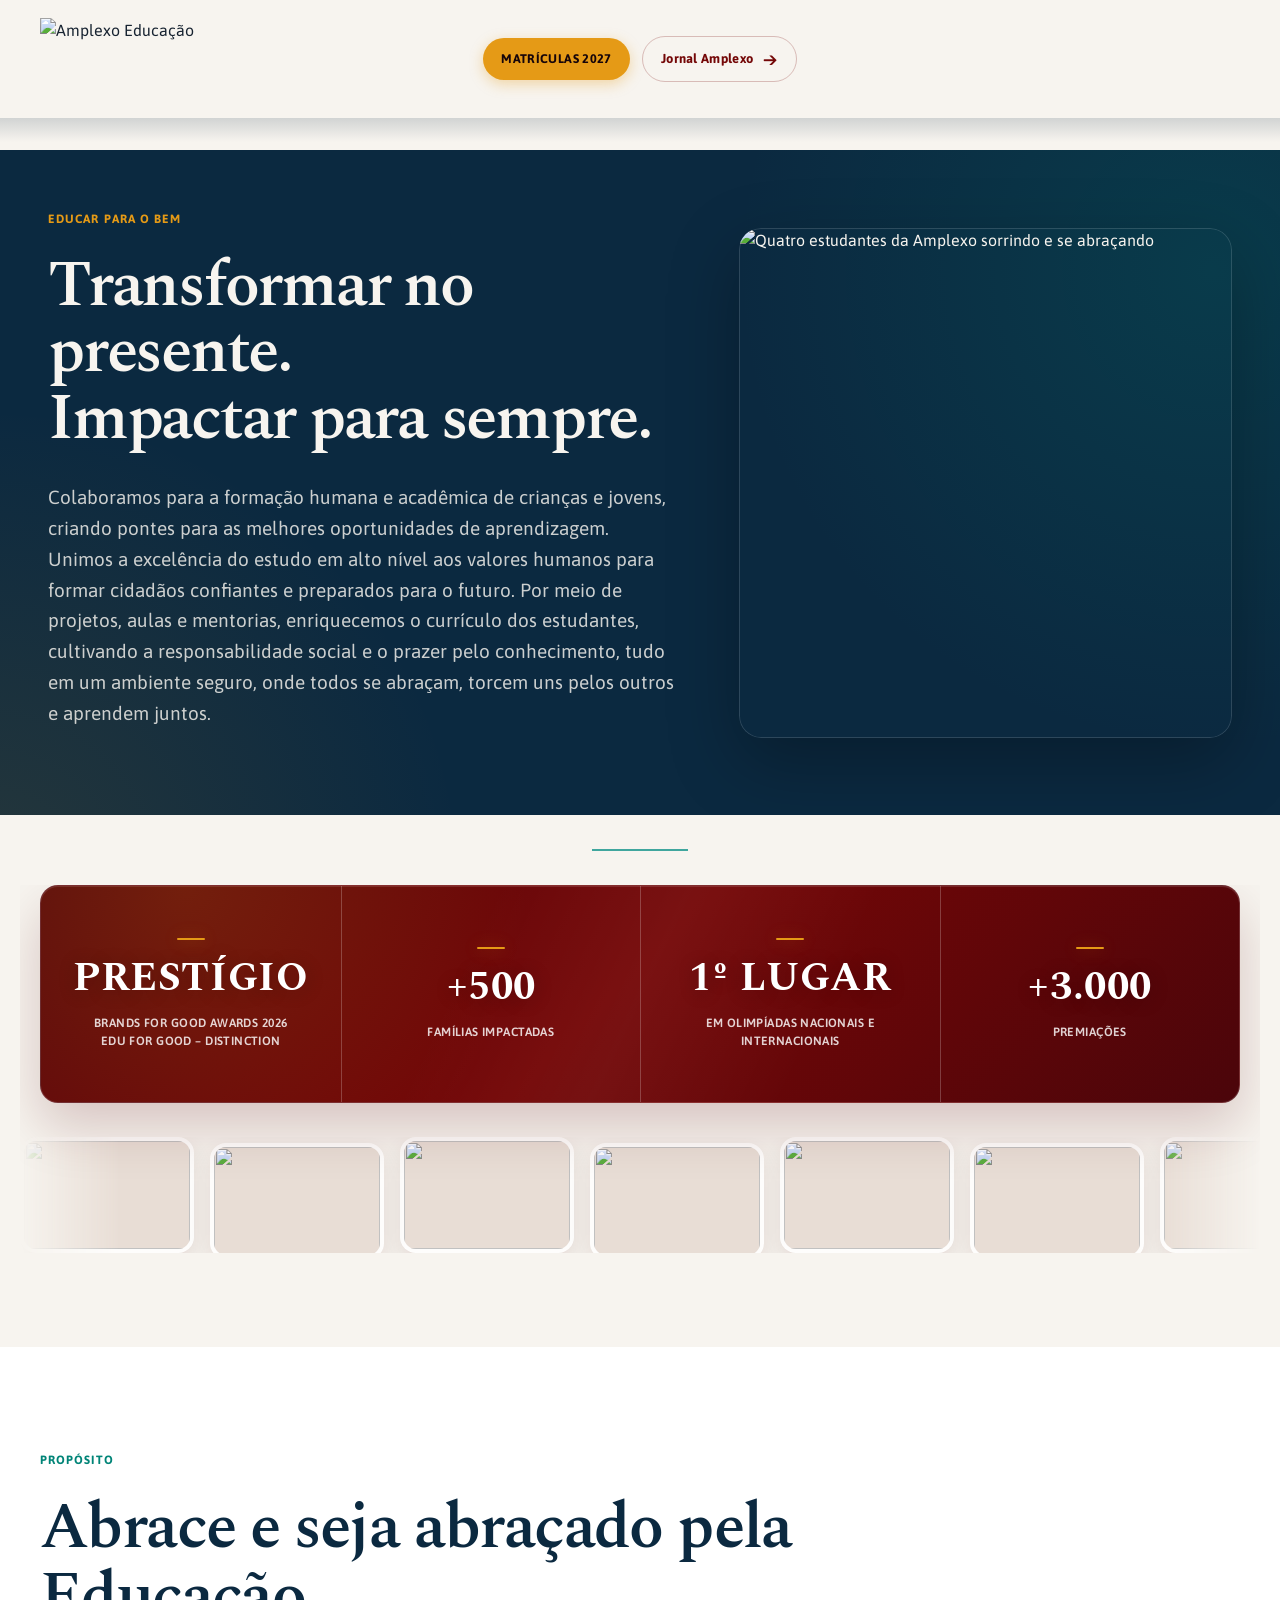
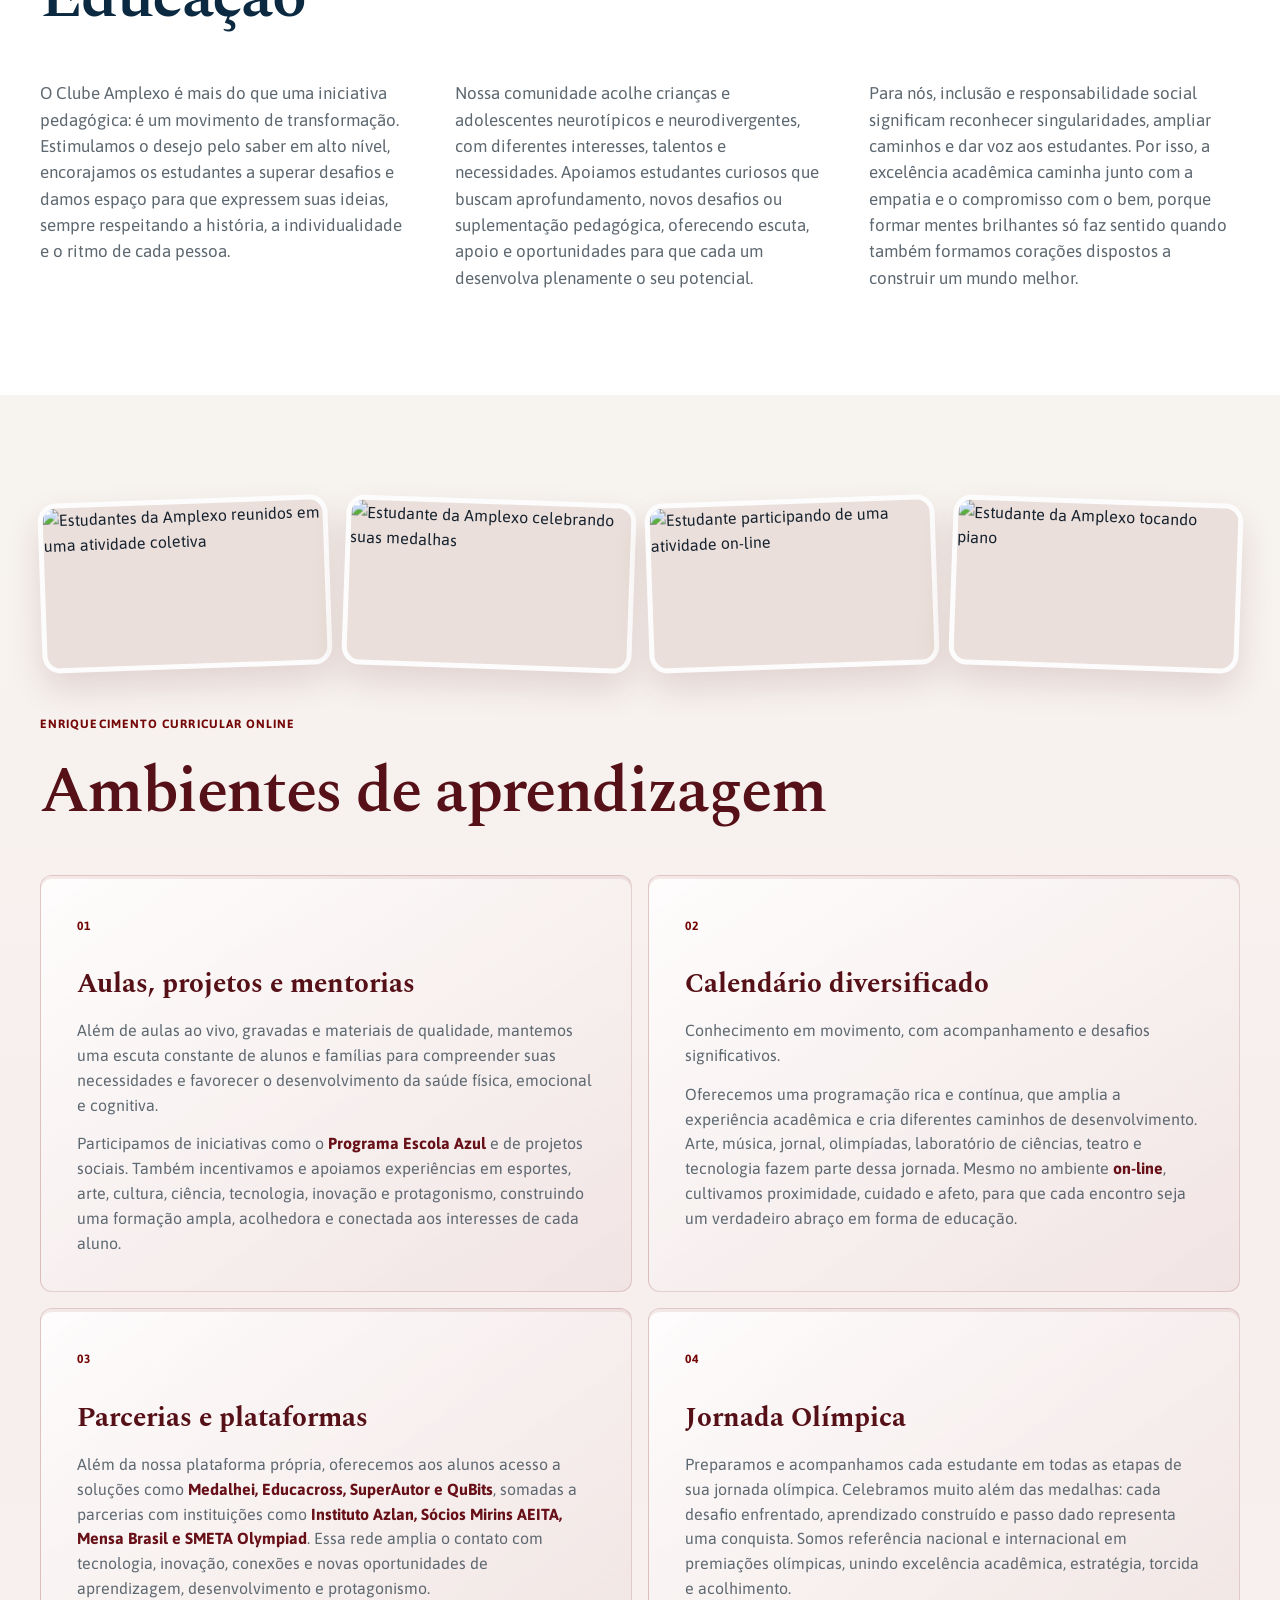
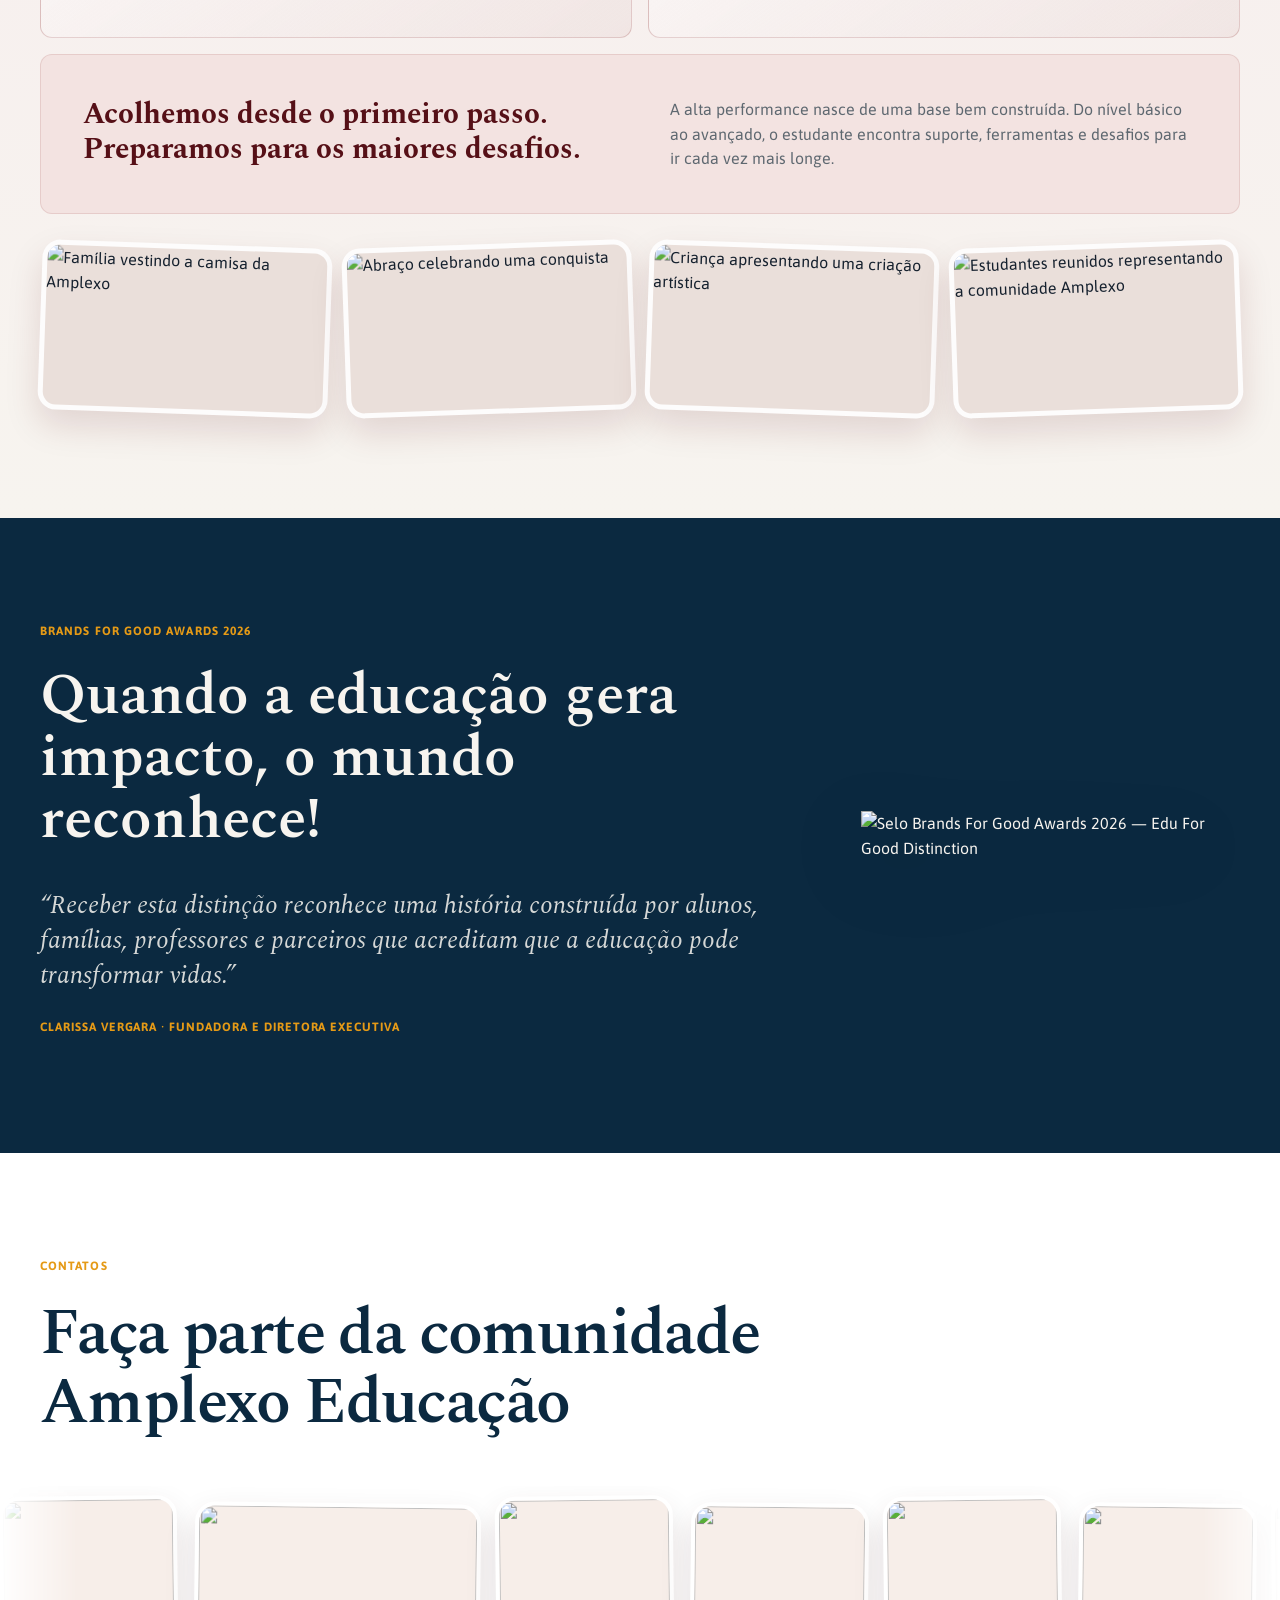
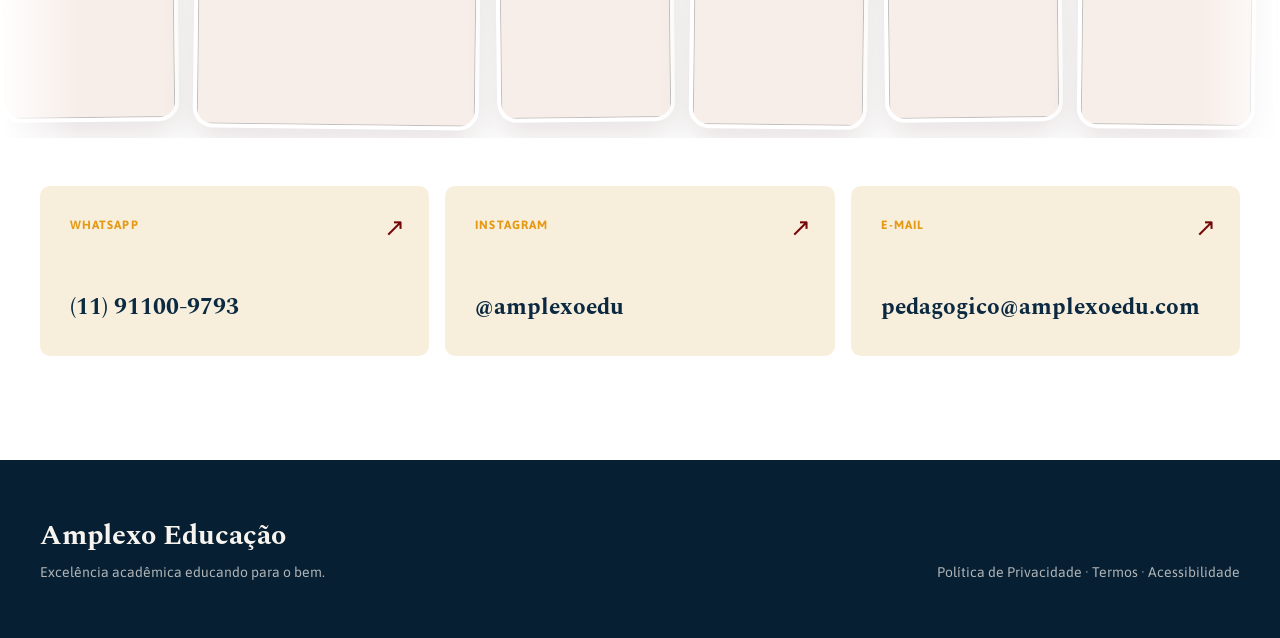
==== index.html @ 5cd74c6d "revert: restaura pagina inicial anterior em index.html e en/index.html com botao matriculas" ====
<!doctype html>
<html lang="pt-BR">
<head>
  <meta charset="utf-8">
  <meta name="viewport" content="width=device-width, initial-scale=1">
  <title>Amplexo Educação | Clube de enriquecimento curricular</title>
  <meta name="description" content="Toda criança merece um desafio do seu tamanho. Conheça as trilhas de enriquecimento curricular da Amplexo.">
  <meta name="theme-color" content="#f7f4ef">
  <link rel="icon" href="assets/images/redlogo.png">
  <link rel="preconnect" href="https://fonts.googleapis.com">
  <link rel="preconnect" href="https://fonts.gstatic.com" crossorigin>
  <link href="https://fonts.googleapis.com/css2?family=Asap:wght@400;500;600;700&family=Spectral:ital,wght@0,500;0,600;0,700;1,500&display=swap" rel="stylesheet">
  <link rel="stylesheet" href="css/home-reference.css">
  <script>
    // Na versão de teste (site.amplexoedu.com) os buscadores não devem indexar a página.
    if (location.hostname === 'site.amplexoedu.com') {
      var robots = document.createElement('meta');
      robots.name = 'robots';
      robots.content = 'noindex, nofollow';
      document.head.appendChild(robots);
      document.documentElement.classList.add('is-staging');
    }
  </script>
</head>
<body id="inicio">
  <a class="skip-link" href="#conteudo">Ir para o conteúdo</a>

  <header class="site-header">
    <div class="shell header-inner">
      <a class="brand" href="#inicio" aria-label="Voltar ao início da página">
        <img src="assets/images/amplexo-logo-full.png" alt="Amplexo Educação">
      </a>
      <div class="header-actions">
        <a class="matriculas-button" href="matriculas/">MATRÍCULAS 2027</a>
        <a class="journal-button" href="jornal-amplexo/">Jornal Amplexo <span aria-hidden="true">→</span></a>
      </div>
    </div>
  </header>

  <main id="conteudo">
    <section id="amplexo" class="hero">
      <div class="hero-inner">
        <div class="hero-content reveal">
          <p class="eyebrow amber">Educar para o bem</p>
          <h1>Transformar no presente.<br>Impactar para sempre.</h1>
          <p class="hero-copy">Colaboramos para a formação humana e acadêmica de crianças e jovens, criando pontes para as melhores oportunidades de aprendizagem. Unimos a excelência do estudo em alto nível aos valores humanos para formar cidadãos confiantes e preparados para o futuro. Por meio de projetos, aulas e mentorias, enriquecemos o currículo dos estudantes, cultivando a responsabilidade social e o prazer pelo conhecimento, tudo em um ambiente seguro, onde todos se abraçam, torcem uns pelos outros e aprendem juntos.</p>
        </div>
        <figure class="hero-photo" aria-label="Estudantes da Amplexo reunidas">
          <img src="assets/images/amplexo-estudantes.jpg" alt="Quatro estudantes da Amplexo sorrindo e se abraçando" width="1800" height="2700">
        </figure>
      </div>
    </section>

    <section class="credibility shell" aria-labelledby="cred-title">
      <div class="transition-line" aria-hidden="true"></div>
      <h2 id="cred-title" class="sr-only">Indicadores de credibilidade</h2>
      <div class="metrics-scene">
        <div class="metrics reveal">
        <article><strong>Prestígio</strong><span>Brands For Good Awards 2026<br>Edu For Good – Distinction</span></article>
        <article><strong>+500</strong><span>Famílias impactadas</span></article>
        <article><strong>1º lugar</strong><span>Em olimpíadas nacionais e internacionais</span></article>
        <article><strong>+3.000</strong><span>Premiações</span></article>
        </div>
        <div class="family-carousel" aria-label="Famílias que fazem parte da comunidade Amplexo">
          <div class="family-carousel-track">
            <div class="family-carousel-group">
              <figure><img src="assets/images/familia-amplexo-01-360.jpg" srcset="assets/images/familia-amplexo-01-360.jpg 360w, assets/images/familia-amplexo-01-720.jpg 720w" sizes="(max-width: 760px) 142px, 174px" alt="" loading="lazy" decoding="async"></figure>
              <figure><img src="assets/images/familia-amplexo-03-360.jpg" srcset="assets/images/familia-amplexo-03-360.jpg 360w, assets/images/familia-amplexo-03-720.jpg 720w" sizes="(max-width: 760px) 142px, 174px" alt="" loading="lazy" decoding="async"></figure>
              <figure><img src="assets/images/familia-amplexo-06-360.jpg" srcset="assets/images/familia-amplexo-06-360.jpg 360w, assets/images/familia-amplexo-06-720.jpg 720w" sizes="(max-width: 760px) 142px, 174px" alt="" loading="lazy" decoding="async"></figure>
              <figure><img src="assets/images/amplexo-familia-abraco-360.jpg" srcset="assets/images/amplexo-familia-abraco-360.jpg 360w, assets/images/amplexo-familia-abraco-720.jpg 720w" sizes="(max-width: 760px) 142px, 174px" alt="" loading="lazy" decoding="async"></figure>
              <figure><img src="assets/images/familia-amplexo-05-360.jpg" srcset="assets/images/familia-amplexo-05-360.jpg 360w, assets/images/familia-amplexo-05-720.jpg 720w" sizes="(max-width: 760px) 142px, 174px" alt="" loading="lazy" decoding="async"></figure>
              <figure><img src="assets/images/familia-amplexo-02-360.jpg" srcset="assets/images/familia-amplexo-02-360.jpg 360w, assets/images/familia-amplexo-02-720.jpg 720w" sizes="(max-width: 760px) 142px, 174px" alt="" loading="lazy" decoding="async"></figure>
              <figure><img src="assets/images/familia-amplexo-04-360.jpg" srcset="assets/images/familia-amplexo-04-360.jpg 360w, assets/images/familia-amplexo-04-720.jpg 720w" sizes="(max-width: 760px) 142px, 174px" alt="" loading="lazy" decoding="async"></figure>
              <figure><img src="assets/images/familia-amplexo-07-360.jpg" srcset="assets/images/familia-amplexo-07-360.jpg 360w, assets/images/familia-amplexo-07-720.jpg 720w" sizes="(max-width: 760px) 142px, 174px" alt="" loading="lazy" decoding="async"></figure>
            </div>
            <div class="family-carousel-group" aria-hidden="true">
              <figure><img src="assets/images/familia-amplexo-01-360.jpg" srcset="assets/images/familia-amplexo-01-360.jpg 360w, assets/images/familia-amplexo-01-720.jpg 720w" sizes="(max-width: 760px) 142px, 174px" alt="" loading="lazy" decoding="async"></figure>
              <figure><img src="assets/images/familia-amplexo-03-360.jpg" srcset="assets/images/familia-amplexo-03-360.jpg 360w, assets/images/familia-amplexo-03-720.jpg 720w" sizes="(max-width: 760px) 142px, 174px" alt="" loading="lazy" decoding="async"></figure>
              <figure><img src="assets/images/familia-amplexo-06-360.jpg" srcset="assets/images/familia-amplexo-06-360.jpg 360w, assets/images/familia-amplexo-06-720.jpg 720w" sizes="(max-width: 760px) 142px, 174px" alt="" loading="lazy" decoding="async"></figure>
              <figure><img src="assets/images/amplexo-familia-abraco-360.jpg" srcset="assets/images/amplexo-familia-abraco-360.jpg 360w, assets/images/amplexo-familia-abraco-720.jpg 720w" sizes="(max-width: 760px) 142px, 174px" alt="" loading="lazy" decoding="async"></figure>
              <figure><img src="assets/images/familia-amplexo-05-360.jpg" srcset="assets/images/familia-amplexo-05-360.jpg 360w, assets/images/familia-amplexo-05-720.jpg 720w" sizes="(max-width: 760px) 142px, 174px" alt="" loading="lazy" decoding="async"></figure>
              <figure><img src="assets/images/familia-amplexo-02-360.jpg" srcset="assets/images/familia-amplexo-02-360.jpg 360w, assets/images/familia-amplexo-02-720.jpg 720w" sizes="(max-width: 760px) 142px, 174px" alt="" loading="lazy" decoding="async"></figure>
              <figure><img src="assets/images/familia-amplexo-04-360.jpg" srcset="assets/images/familia-amplexo-04-360.jpg 360w, assets/images/familia-amplexo-04-720.jpg 720w" sizes="(max-width: 760px) 142px, 174px" alt="" loading="lazy" decoding="async"></figure>
              <figure><img src="assets/images/familia-amplexo-07-360.jpg" srcset="assets/images/familia-amplexo-07-360.jpg 360w, assets/images/familia-amplexo-07-720.jpg 720w" sizes="(max-width: 760px) 142px, 174px" alt="" loading="lazy" decoding="async"></figure>
            </div>
          </div>
        </div>
      </div>
    </section>

    <section id="clube" class="manifesto section-pad">
      <div class="narrow reveal">
        <p class="eyebrow teal">Propósito</p>
        <h2>Abrace e seja abraçado pela Educação</h2>
        <div class="editorial-copy">
          <p>O Clube Amplexo é mais do que uma iniciativa pedagógica: é um movimento de transformação. Estimulamos o desejo pelo saber em alto nível, encorajamos os estudantes a superar desafios e damos espaço para que expressem suas ideias, sempre respeitando a história, a individualidade e o ritmo de cada pessoa.</p>
          <p>Nossa comunidade acolhe crianças e adolescentes neurotípicos e neurodivergentes, com diferentes interesses, talentos e necessidades. Apoiamos estudantes curiosos que buscam aprofundamento, novos desafios ou suplementação pedagógica, oferecendo escuta, apoio e oportunidades para que cada um desenvolva plenamente o seu potencial.</p>
          <p>Para nós, inclusão e responsabilidade social significam reconhecer singularidades, ampliar caminhos e dar voz aos estudantes. Por isso, a excelência acadêmica caminha junto com a empatia e o compromisso com o bem, porque formar mentes brilhantes só faz sentido quando também formamos corações dispostos a construir um mundo melhor.</p>
        </div>
      </div>
    </section>

    <section class="learning section-pad">
      <div class="learning-showcase">
        <div class="learning-photo-rail learning-photo-rail-left" aria-label="Momentos de aprendizagem na Amplexo">
          <figure><img src="assets/images/aprendizagem-comunidade.jpg" alt="Estudantes da Amplexo reunidos em uma atividade coletiva" loading="lazy"></figure>
          <figure><img src="assets/images/aprendizagem-medalhas.jpg" alt="Estudante da Amplexo celebrando suas medalhas" loading="lazy"></figure>
          <figure><img src="assets/images/aprendizagem-online.jpg" alt="Estudante participando de uma atividade on-line" loading="lazy"></figure>
          <figure><img src="assets/images/aprendizagem-musica.jpg" alt="Estudante da Amplexo tocando piano" loading="lazy"></figure>
        </div>
        <div class="learning-content">
        <div class="section-heading reveal">
          <p class="eyebrow wine">Enriquecimento curricular Online</p>
          <h2>Ambientes de aprendizagem</h2>
        </div>
        <div class="learning-grid">
          <article class="learning-card reveal"><span>01</span><h3>Aulas, projetos e mentorias</h3><p>Além de aulas ao vivo, gravadas e materiais de qualidade, mantemos uma escuta constante de alunos e famílias para compreender suas necessidades e favorecer o desenvolvimento da saúde física, emocional e cognitiva.</p><p>Participamos de iniciativas como o <strong>Programa Escola Azul</strong> e de projetos sociais. Também incentivamos e apoiamos experiências em esportes, arte, cultura, ciência, tecnologia, inovação e protagonismo, construindo uma formação ampla, acolhedora e conectada aos interesses de cada aluno.</p></article>
          <article class="learning-card reveal"><span>02</span><h3>Calendário diversificado</h3><p>Conhecimento em movimento, com acompanhamento e desafios significativos.</p><p>Oferecemos uma programação rica e contínua, que amplia a experiência acadêmica e cria diferentes caminhos de desenvolvimento. Arte, música, jornal, olimpíadas, laboratório de ciências, teatro e tecnologia fazem parte dessa jornada. Mesmo no ambiente <strong>on-line</strong>, cultivamos proximidade, cuidado e afeto, para que cada encontro seja um verdadeiro abraço em forma de educação.</p></article>
          <article class="learning-card reveal"><span>03</span><h3>Parcerias e plataformas</h3><p>Além da nossa plataforma própria, oferecemos aos alunos acesso a soluções como <strong>Medalhei, Educacross, SuperAutor e QuBits</strong>, somadas a parcerias com instituições como <strong>Instituto Azlan, Sócios Mirins AEITA, Mensa Brasil e SMETA Olympiad</strong>. Essa rede amplia o contato com tecnologia, inovação, conexões e novas oportunidades de aprendizagem, desenvolvimento e protagonismo.</p></article>
          <article class="learning-card reveal"><span>04</span><h3>Jornada Olímpica</h3><p>Preparamos e acompanhamos cada estudante em todas as etapas de sua jornada olímpica. Celebramos muito além das medalhas: cada desafio enfrentado, aprendizado construído e passo dado representa uma conquista. Somos referência nacional e internacional em premiações olímpicas, unindo excelência acadêmica, estratégia, torcida e acolhimento.</p></article>
        </div>
        <aside class="learning-callout reveal">
          <h3>Acolhemos desde o primeiro passo. Preparamos para os maiores desafios.</h3>
          <p>A alta performance nasce de uma base bem construída. Do nível básico ao avançado, o estudante encontra suporte, ferramentas e desafios para ir cada vez mais longe.</p>
        </aside>
        </div>
        <div class="learning-photo-rail learning-photo-rail-right" aria-label="Histórias reais da comunidade Amplexo">
          <figure><img src="assets/images/aprendizagem-familia.jpg" alt="Família vestindo a camisa da Amplexo" loading="lazy"></figure>
          <figure><img src="assets/images/aprendizagem-abraco.jpg" alt="Abraço celebrando uma conquista" loading="lazy"></figure>
          <figure><img src="assets/images/aprendizagem-arte.jpg" alt="Criança apresentando uma criação artística" loading="lazy"></figure>
          <figure><img src="assets/images/aprendizagem-equipe.jpg" alt="Estudantes reunidos representando a comunidade Amplexo" loading="lazy"></figure>
        </div>
      </div>
    </section>

    <section id="impacto" class="impact section-pad">
      <div class="shell impact-grid">
        <div class="impact-copy reveal">
          <p class="eyebrow amber">Brands For Good Awards 2026</p>
          <h2>Quando a educação gera impacto, o mundo reconhece!</h2>
          <blockquote>“Receber esta distinção reconhece uma história construída por alunos, famílias, professores e parceiros que acreditam que a educação pode transformar vidas.”</blockquote>
          <p class="signature">Clarissa Vergara · Fundadora e Diretora Executiva</p>
        </div>
        <div class="award reveal"><img src="assets/images/brands-for-good-2026.png" alt="Selo Brands For Good Awards 2026 — Edu For Good Distinction" loading="lazy"></div>
      </div>
    </section>

    <section class="contact section-pad">
      <div class="shell">
        <div class="section-heading reveal">
          <p class="eyebrow amber">Contatos</p>
          <h2>Faça parte da comunidade Amplexo Educação</h2>
        </div>
        <div class="community-carousel reveal" aria-label="Pessoas que fazem parte da comunidade Amplexo Educação">
          <div class="community-carousel-track">
            <div class="community-carousel-group">
              <figure class="community-photo"><img src="assets/images/comunidade-01-480.jpg" srcset="assets/images/comunidade-01-480.jpg 480w, assets/images/comunidade-01-800.jpg 800w" sizes="(max-width: 760px) 222px, 286px" alt="" loading="lazy" decoding="async"></figure>
              <figure class="community-photo"><img src="assets/images/comunidade-02-480.jpg" srcset="assets/images/comunidade-02-480.jpg 480w, assets/images/comunidade-02-800.jpg 800w" sizes="(max-width: 760px) 222px, 286px" alt="" loading="lazy" decoding="async"></figure>
              <figure class="community-photo"><img src="assets/images/comunidade-03-480.jpg" srcset="assets/images/comunidade-03-480.jpg 480w, assets/images/comunidade-03-800.jpg 800w" sizes="(max-width: 760px) 222px, 286px" alt="" loading="lazy" decoding="async"></figure>
              <figure class="community-photo"><img src="assets/images/comunidade-04-480.jpg" srcset="assets/images/comunidade-04-480.jpg 480w, assets/images/comunidade-04-800.jpg 800w" sizes="(max-width: 760px) 222px, 286px" alt="" loading="lazy" decoding="async"></figure>
              <figure class="community-photo"><img src="assets/images/comunidade-05-480.jpg" srcset="assets/images/comunidade-05-480.jpg 480w, assets/images/comunidade-05-800.jpg 800w" sizes="(max-width: 760px) 222px, 286px" alt="" loading="lazy" decoding="async"></figure>
              <figure class="community-photo"><img src="assets/images/comunidade-06-480.jpg" srcset="assets/images/comunidade-06-480.jpg 480w, assets/images/comunidade-06-800.jpg 800w" sizes="(max-width: 760px) 222px, 286px" alt="" loading="lazy" decoding="async"></figure>
              <figure class="community-photo"><img src="assets/images/comunidade-07-480.jpg" srcset="assets/images/comunidade-07-480.jpg 480w, assets/images/comunidade-07-800.jpg 800w" sizes="(max-width: 760px) 222px, 286px" alt="" loading="lazy" decoding="async"></figure>
              <figure class="community-photo"><img src="assets/images/comunidade-08-480.jpg" srcset="assets/images/comunidade-08-480.jpg 480w, assets/images/comunidade-08-800.jpg 800w" sizes="(max-width: 760px) 222px, 286px" alt="" loading="lazy" decoding="async"></figure>
              <figure class="community-photo"><img src="assets/images/comunidade-09-480.jpg" srcset="assets/images/comunidade-09-480.jpg 480w, assets/images/comunidade-09-800.jpg 800w" sizes="(max-width: 760px) 222px, 286px" alt="" loading="lazy" decoding="async"></figure>
              <figure class="community-photo"><img src="assets/images/comunidade-10-480.jpg" srcset="assets/images/comunidade-10-480.jpg 480w, assets/images/comunidade-10-800.jpg 800w" sizes="(max-width: 760px) 222px, 286px" alt="" loading="lazy" decoding="async"></figure>
              <figure class="community-photo"><img src="assets/images/comunidade-11-480.jpg" srcset="assets/images/comunidade-11-480.jpg 480w, assets/images/comunidade-11-800.jpg 800w" sizes="(max-width: 760px) 222px, 286px" alt="" loading="lazy" decoding="async"></figure>
              <figure class="community-photo"><img src="assets/images/comunidade-12-480.jpg" srcset="assets/images/comunidade-12-480.jpg 480w, assets/images/comunidade-12-800.jpg 800w" sizes="(max-width: 760px) 222px, 286px" alt="" loading="lazy" decoding="async"></figure>
            </div>
            <div class="community-carousel-group" aria-hidden="true">
              <figure class="community-photo"><img src="assets/images/comunidade-01-480.jpg" srcset="assets/images/comunidade-01-480.jpg 480w, assets/images/comunidade-01-800.jpg 800w" sizes="(max-width: 760px) 222px, 286px" alt="" loading="lazy" decoding="async"></figure>
              <figure class="community-photo"><img src="assets/images/comunidade-02-480.jpg" srcset="assets/images/comunidade-02-480.jpg 480w, assets/images/comunidade-02-800.jpg 800w" sizes="(max-width: 760px) 222px, 286px" alt="" loading="lazy" decoding="async"></figure>
              <figure class="community-photo"><img src="assets/images/comunidade-03-480.jpg" srcset="assets/images/comunidade-03-480.jpg 480w, assets/images/comunidade-03-800.jpg 800w" sizes="(max-width: 760px) 222px, 286px" alt="" loading="lazy" decoding="async"></figure>
              <figure class="community-photo"><img src="assets/images/comunidade-04-480.jpg" srcset="assets/images/comunidade-04-480.jpg 480w, assets/images/comunidade-04-800.jpg 800w" sizes="(max-width: 760px) 222px, 286px" alt="" loading="lazy" decoding="async"></figure>
              <figure class="community-photo"><img src="assets/images/comunidade-05-480.jpg" srcset="assets/images/comunidade-05-480.jpg 480w, assets/images/comunidade-05-800.jpg 800w" sizes="(max-width: 760px) 222px, 286px" alt="" loading="lazy" decoding="async"></figure>
              <figure class="community-photo"><img src="assets/images/comunidade-06-480.jpg" srcset="assets/images/comunidade-06-480.jpg 480w, assets/images/comunidade-06-800.jpg 800w" sizes="(max-width: 760px) 222px, 286px" alt="" loading="lazy" decoding="async"></figure>
              <figure class="community-photo"><img src="assets/images/comunidade-07-480.jpg" srcset="assets/images/comunidade-07-480.jpg 480w, assets/images/comunidade-07-800.jpg 800w" sizes="(max-width: 760px) 222px, 286px" alt="" loading="lazy" decoding="async"></figure>
              <figure class="community-photo"><img src="assets/images/comunidade-08-480.jpg" srcset="assets/images/comunidade-08-480.jpg 480w, assets/images/comunidade-08-800.jpg 800w" sizes="(max-width: 760px) 222px, 286px" alt="" loading="lazy" decoding="async"></figure>
              <figure class="community-photo"><img src="assets/images/comunidade-09-480.jpg" srcset="assets/images/comunidade-09-480.jpg 480w, assets/images/comunidade-09-800.jpg 800w" sizes="(max-width: 760px) 222px, 286px" alt="" loading="lazy" decoding="async"></figure>
              <figure class="community-photo"><img src="assets/images/comunidade-10-480.jpg" srcset="assets/images/comunidade-10-480.jpg 480w, assets/images/comunidade-10-800.jpg 800w" sizes="(max-width: 760px) 222px, 286px" alt="" loading="lazy" decoding="async"></figure>
              <figure class="community-photo"><img src="assets/images/comunidade-11-480.jpg" srcset="assets/images/comunidade-11-480.jpg 480w, assets/images/comunidade-11-800.jpg 800w" sizes="(max-width: 760px) 222px, 286px" alt="" loading="lazy" decoding="async"></figure>
              <figure class="community-photo"><img src="assets/images/comunidade-12-480.jpg" srcset="assets/images/comunidade-12-480.jpg 480w, assets/images/comunidade-12-800.jpg 800w" sizes="(max-width: 760px) 222px, 286px" alt="" loading="lazy" decoding="async"></figure>
            </div>
          </div>
        </div>
        <div class="contact-grid">
          <a class="contact-card reveal" href="https://wa.me/5511911009793" target="_blank" rel="noopener"><span>WhatsApp</span><strong>(11) 91100-9793</strong><i>↗</i></a>
          <a class="contact-card reveal" href="https://instagram.com/amplexoedu" target="_blank" rel="noopener"><span>Instagram</span><strong>@amplexoedu</strong><i>↗</i></a>
          <a class="contact-card reveal" href="mailto:pedagogico@amplexoedu.com"><span>E-mail</span><strong>pedagogico@amplexoedu.com</strong><i>↗</i></a>
        </div>
      </div>
    </section>
  </main>

  <footer class="footer">
    <div class="shell footer-grid">
      <div><strong>Amplexo Educação</strong><p>Excelência acadêmica educando para o bem.</p></div>
      <p>Política de Privacidade · Termos · Acessibilidade</p>
    </div>
  </footer>

  <script>
    const observer = new IntersectionObserver(entries => entries.forEach(entry => {
      if (entry.isIntersecting) { entry.target.classList.add('visible'); observer.unobserve(entry.target); }
    }), { threshold: .12 });
    document.querySelectorAll('.reveal').forEach(el => observer.observe(el));
  </script>
</body>
</html>
---- css/home-reference.css ----
:root{--paper:#f7f4ef;--cream:#f8eedc;--navy:#0b2940;--navy2:#071f32;--wine:#740707;--amber:#e59a16;--teal:#008477;--ink:#172331;--muted:#5e6870;--line:#d9d3ca}
*{box-sizing:border-box}
html{scroll-behavior:smooth}
body{margin:0;overflow-x:hidden;background:var(--paper);color:var(--ink);font-family:Asap,Arial,sans-serif;line-height:1.55;-webkit-font-smoothing:antialiased}
a{color:inherit;text-decoration:none}
img{display:block;max-width:100%}
.shell{width:min(1200px,calc(100% - 48px));margin-inline:auto}
.narrow{width:min(900px,calc(100% - 48px));margin-inline:auto}
.sr-only{position:absolute;width:1px;height:1px;padding:0;margin:-1px;overflow:hidden;clip:rect(0,0,0,0);white-space:nowrap;border:0}
.skip-link{position:fixed;z-index:99;top:8px;left:8px;padding:10px 14px;background:#fff;transform:translateY(-150%)}
.skip-link:focus{transform:none}
.site-header{height:118px;background:var(--paper);position:relative;z-index:20}
.site-header::after{content:"";position:absolute;z-index:1;top:100%;left:0;width:100%;height:24px;pointer-events:none;background:linear-gradient(to bottom,rgba(11,41,64,.16),transparent)}
.header-inner{height:100%;display:grid;grid-template-columns:1fr auto 1fr;align-items:center}
.brand{width:180px;flex:none}
.brand img{width:100%;height:83px;object-fit:contain}
.brand:focus-visible{outline:2px solid var(--wine);outline-offset:8px;border-radius:2px}
.journal-button{justify-self:end;display:inline-flex;align-items:center;gap:10px;padding:12px 18px;border:1px solid rgba(116,7,7,.24);border-radius:999px;color:var(--wine);font-size:13px;font-weight:700;letter-spacing:.025em;transition:background .2s,color .2s,transform .2s}
.journal-button:hover{background:var(--wine);color:#fff;transform:translateY(-2px)}
.journal-button:focus-visible{outline:2px solid var(--wine);outline-offset:3px}
.journal-button span{font-size:18px;line-height:1}
.hero{position:relative;isolation:isolate;overflow:hidden;width:100%;min-height:628px;margin-top:32px;padding:60px max(48px,calc((100vw - 1320px)/2));display:flex;align-items:center;background:var(--navy);color:var(--paper)}
.hero::before{content:"";position:absolute;z-index:-1;inset:-30%;background:radial-gradient(circle at 78% 30%,rgba(0,132,119,.2),transparent 27%),radial-gradient(circle at 18% 88%,rgba(229,154,22,.12),transparent 25%);animation:hero-glow 12s ease-in-out infinite alternate}
.hero-inner{width:100%;display:grid;grid-template-columns:minmax(0,1.12fr) minmax(380px,.88fr);align-items:center;gap:clamp(44px,5vw,84px)}
.hero-content{max-width:760px;animation:hero-arrival .9s cubic-bezier(.22,.75,.2,1) both}
.hero-photo{position:relative;height:510px;margin:0;overflow:hidden;border-radius:22px;box-shadow:0 24px 70px rgba(0,0,0,.28);animation:hero-photo-arrival 1.1s .15s cubic-bezier(.22,.75,.2,1) both}
.hero-photo::after{content:"";position:absolute;inset:0;pointer-events:none;box-shadow:inset 0 0 0 1px rgba(255,255,255,.14);border-radius:inherit}
.hero-photo img{width:100%;height:100%;object-fit:cover;object-position:52% 24%;transition:transform 1.2s cubic-bezier(.22,.75,.2,1),filter .6s ease}
.hero:hover .hero-photo img{transform:scale(1.025);filter:saturate(1.04)}
@keyframes hero-arrival{from{opacity:0;transform:translateY(24px)}to{opacity:1;transform:translateY(0)}}
@keyframes hero-photo-arrival{from{opacity:0;transform:translateX(28px) scale(.98)}to{opacity:1;transform:translateX(0) scale(1)}}
@keyframes hero-glow{from{transform:translate3d(-2%,1%,0) scale(1)}to{transform:translate3d(3%,-2%,0) scale(1.08)}}
.eyebrow{margin:0 0 24px;font-size:12px;font-weight:700;letter-spacing:.09em;text-transform:uppercase}
.amber{color:var(--amber)}.teal{color:var(--teal)}.wine{color:var(--wine)}
h1,h2,h3{font-family:Spectral,Georgia,serif}
h1{font-size:clamp(52px,5vw,68px);line-height:1.04;letter-spacing:-.035em;margin:0 0 30px;font-weight:600}
.hero-copy{max-width:760px;margin:0 0 27px;font-size:19px;line-height:1.62;color:rgba(247,244,239,.82)}
.button{display:inline-flex;align-items:center;justify-content:center;min-height:46px;padding:10px 23px;border-radius:8px;font-weight:700;font-size:14px}
.button-amber{background:var(--amber);color:#071f32}.button-amber:hover{filter:brightness(1.08);transform:translateY(-2px)}
.credibility{width:min(1600px,calc(100% - 40px));padding:34px 0 94px}
.transition-line{width:96px;height:2px;margin:0 auto 34px;background:#40a69e}
.metrics-scene{overflow:hidden}
.metrics{position:relative;z-index:1;display:grid;grid-template-columns:repeat(4,1fr);width:min(1200px,100%);margin-inline:auto;overflow:hidden;border:1px solid rgba(255,255,255,.16);border-radius:18px;background:linear-gradient(135deg,#57070c 0%,var(--wine) 48%,#4b050a 100%);box-shadow:0 24px 54px rgba(83,7,12,.2),inset 0 1px 0 rgba(255,255,255,.12)}
.metrics::before{content:"";position:absolute;z-index:0;inset:0;pointer-events:none;background:radial-gradient(circle at 12% 0%,rgba(229,154,22,.16),transparent 32%),linear-gradient(115deg,transparent 35%,rgba(255,255,255,.045) 50%,transparent 65%)}
.metrics article{position:relative;z-index:1;min-height:216px;display:flex;flex-direction:column;align-items:center;justify-content:center;text-align:center;padding:30px 24px;color:#fff}
.metrics article+article{border-left:1px solid rgba(255,255,255,.22)}
.metrics article::before{content:"";width:28px;height:2px;margin-bottom:18px;border-radius:999px;background:var(--amber);box-shadow:0 0 16px rgba(229,154,22,.38)}
.metrics strong{font-family:Spectral,Georgia,serif;color:#fff;text-transform:uppercase;font-size:40px;line-height:1.05;letter-spacing:.015em;text-shadow:0 2px 18px rgba(31,0,3,.26)}
.metrics span{max-width:210px;margin-top:14px;color:rgba(255,255,255,.82);font-size:12px;line-height:1.5;font-weight:600;letter-spacing:.035em;text-transform:uppercase}
.family-carousel{position:relative;margin-top:34px;overflow:hidden;mask-image:linear-gradient(90deg,transparent,#000 8%,#000 92%,transparent);-webkit-mask-image:linear-gradient(90deg,transparent,#000 8%,#000 92%,transparent)}
.family-carousel-track{display:flex;width:max-content;gap:16px;animation:family-scroll 52s linear infinite}
.family-carousel-group{display:flex;gap:16px}
.family-carousel figure{width:174px;height:116px;flex:none;margin:0;overflow:hidden;border:4px solid rgba(255,255,255,.94);border-radius:16px;background:#e8ddd5;box-shadow:0 10px 24px rgba(83,7,12,.12)}
.family-carousel figure:nth-child(even){transform:translateY(6px)}
.family-carousel img{width:100%;height:100%;object-fit:cover;object-position:center 8%;filter:saturate(.92) contrast(1.02)}
.family-carousel figure:nth-child(4) img{object-position:center 20%}
.family-carousel:hover .family-carousel-track{animation-play-state:paused}
@keyframes family-scroll{to{transform:translateX(calc(-50% - 8px))}}
.section-pad{padding:104px 0}
.manifesto{background:#fff}
.manifesto .narrow{width:min(1200px,calc(100% - 48px))}
.manifesto h2,.section-heading h2{margin:0;font-size:clamp(42px,5vw,64px);line-height:1.08;letter-spacing:-.025em;color:var(--navy);font-weight:600}
.manifesto h2{max-width:900px}
.editorial-copy{display:grid;grid-template-columns:repeat(3,minmax(0,1fr));gap:44px;margin-top:48px;font-size:17px;color:var(--muted)}
.editorial-copy p{margin:0}
.learning{background:linear-gradient(180deg,var(--paper) 0%,#f7eeee 52%,var(--paper) 100%)}
.learning .eyebrow{color:var(--wine)}
.learning .section-heading h2{color:#561017}
.learning-showcase{width:min(1640px,calc(100% - 40px));margin-inline:auto;display:grid;grid-template-columns:200px minmax(0,1fr) 200px;align-items:center;gap:28px}
.learning-content{min-width:0}
.learning-photo-rail{display:grid;gap:18px}
.learning-photo-rail figure{position:relative;height:174px;margin:0;overflow:hidden;border:5px solid rgba(255,255,255,.92);border-radius:18px;background:#eadfda;box-shadow:0 16px 34px rgba(83,7,12,.13);transition:transform .35s ease,box-shadow .35s ease}
.learning-photo-rail figure:nth-child(odd){transform:rotate(-2deg)}
.learning-photo-rail figure:nth-child(even){transform:rotate(2deg)}
.learning-photo-rail-right figure:nth-child(odd){transform:rotate(2deg)}
.learning-photo-rail-right figure:nth-child(even){transform:rotate(-2deg)}
.learning-photo-rail figure:hover{z-index:2;transform:rotate(0) scale(1.035);box-shadow:0 20px 42px rgba(83,7,12,.2)}
.learning-photo-rail img{width:100%;height:100%;object-fit:cover;filter:saturate(.94) contrast(1.02)}
.learning-photo-rail-left figure:nth-child(1) img{object-position:center 38%}
.learning-photo-rail-left figure:nth-child(2) img{object-position:center 26%}
.learning-photo-rail-left figure:nth-child(3) img{object-position:center 30%}
.learning-photo-rail-left figure:nth-child(4) img{object-position:70% center}
.learning-photo-rail-right figure:nth-child(1) img{object-position:center 26%}
.learning-photo-rail-right figure:nth-child(2) img{object-position:center 40%}
.learning-photo-rail-right figure:nth-child(3) img{object-position:center 32%}
.learning-photo-rail-right figure:nth-child(4) img{object-position:center 34%}
.section-heading{max-width:800px;margin-bottom:48px}
.learning-grid{display:grid;grid-template-columns:repeat(2,1fr);gap:16px}
.learning-card{position:relative;min-height:250px;overflow:hidden;padding:36px;border:1px solid rgba(116,7,7,.18);border-radius:12px;background:linear-gradient(145deg,rgba(255,255,255,.82),rgba(116,7,7,.045));box-shadow:inset 0 3px 0 rgba(116,7,7,.08);transition:.25s}
.learning-card:hover{transform:translateY(-4px);border-color:rgba(116,7,7,.42);box-shadow:0 18px 40px rgba(83,7,12,.1),inset 0 3px 0 var(--wine)}
.learning-card span{color:var(--wine);font-weight:700;font-size:12px;letter-spacing:.1em}
.learning-card h3{font-size:27px;color:#561017;margin:28px 0 12px}
.learning-card p{margin:0;color:var(--muted)}
.learning-card p+p{margin-top:14px}
.learning-card p strong{color:#681018;font-weight:700}
.learning-callout{margin-top:16px;padding:42px;display:grid;grid-template-columns:1fr 1fr;gap:60px;border:1px solid rgba(116,7,7,.1);border-radius:12px;background:#f3e3e1}
.learning-callout h3{margin:0;font-size:29px;line-height:1.2;color:#561017}
.learning-callout p{margin:0;color:var(--muted)}
.impact{background:var(--navy);color:var(--paper)}
.impact-grid{display:grid;grid-template-columns:1.4fr .75fr;align-items:center;gap:80px}
.impact h2{font-size:clamp(42px,4.5vw,60px);line-height:1.08;margin:0 0 38px;font-weight:600}
blockquote{font-family:Spectral,Georgia,serif;font-size:25px;line-height:1.4;font-style:italic;color:rgba(247,244,239,.86);margin:0 0 24px}
.signature{text-transform:uppercase;color:var(--amber);font-size:12px;letter-spacing:.08em;font-weight:700}
.award{padding:12px}.award img{filter:drop-shadow(0 22px 35px rgba(0,0,0,.25))}
.contact{background:#fff}
.community-carousel{width:100vw;margin:42px 0 48px calc(50% - 50vw);overflow:hidden;padding:10px 0 16px;-webkit-mask-image:linear-gradient(90deg,transparent 0,#000 6%,#000 94%,transparent 100%);mask-image:linear-gradient(90deg,transparent 0,#000 6%,#000 94%,transparent 100%)}
.community-carousel-track{display:flex;width:max-content;animation:community-scroll 68s linear infinite;will-change:transform}
.community-carousel:hover .community-carousel-track{animation-play-state:paused}
.community-carousel-group{display:flex;align-items:center;gap:16px;padding-right:16px}
.community-photo{position:relative;flex:0 0 178px;width:178px;height:226px;margin:0;overflow:hidden;border:4px solid #fff;border-radius:20px;background:#f7eee9;box-shadow:0 14px 32px rgba(64,16,21,.12);transform:rotate(-.7deg)}
.community-photo:nth-child(even){transform:translateY(7px) rotate(.7deg)}
.community-photo:nth-child(2),.community-photo:nth-child(10){flex-basis:286px;width:286px}
.community-photo img{width:100%;height:100%;display:block;object-fit:cover;object-position:center 24%}
.community-photo:nth-child(2) img,.community-photo:nth-child(10) img{object-position:center}
@keyframes community-scroll{to{transform:translateX(-50%)}}
.contact-grid{display:grid;grid-template-columns:repeat(3,1fr);gap:16px}
.contact-card{position:relative;min-height:170px;padding:30px;border-radius:10px;background:var(--cream);display:flex;flex-direction:column;justify-content:space-between;overflow:hidden}
.contact-card span{text-transform:uppercase;color:var(--amber);font-size:12px;font-weight:700;letter-spacing:.09em}
.contact-card strong{font-family:Spectral,Georgia,serif;font-size:23px;color:var(--navy);word-break:break-word}
.contact-card i{position:absolute;right:24px;top:22px;font-style:normal;font-size:25px;color:var(--wine);transition:.2s}
.contact-card:hover i{transform:translate(3px,-3px)}
.footer{background:var(--navy2);color:var(--paper);padding:54px 0}
.footer-grid{display:flex;align-items:flex-end;justify-content:space-between;gap:40px}
.footer strong{font-family:Spectral,Georgia,serif;font-size:28px}
.footer p{color:rgba(247,244,239,.7);margin:5px 0 0;font-size:14px}
.reveal{opacity:1;transform:none}
@media (prefers-reduced-motion:reduce){html{scroll-behavior:auto}.reveal{opacity:1;transform:none;transition:none}.hero-content,.hero-photo,.hero::before,.family-carousel-track,.community-carousel-track{animation:none}.hero-photo img{transition:none}.hero:hover .hero-photo img{transform:none}.family-carousel,.community-carousel{overflow-x:auto;mask-image:none;-webkit-mask-image:none}}
@media (max-width:1499px){
  .metrics-scene{display:block}
  .learning-showcase{display:block;width:min(1200px,calc(100% - 48px))}
  .learning-photo-rail{grid-template-columns:repeat(4,1fr);gap:14px}
  .learning-photo-rail figure{height:170px}
  .learning-photo-rail-left{margin-bottom:46px}
  .learning-photo-rail-right{margin-top:30px}
}
@media (max-width:980px){
  .hero{padding:56px 40px}.hero-inner{grid-template-columns:minmax(0,1.08fr) minmax(300px,.92fr);gap:38px}.hero-photo{height:470px}
  .hero h1{font-size:clamp(44px,5.5vw,58px)}
  .hero-copy{font-size:17px}
  .metrics{grid-template-columns:repeat(2,1fr)}
  .metrics article:nth-child(3){border-left:0;border-top:1px solid rgba(255,255,255,.22)}
  .metrics article:nth-child(4){border-top:1px solid rgba(255,255,255,.22)}
  .impact-grid{grid-template-columns:1fr .65fr;gap:30px}
  .contact-grid{grid-template-columns:1fr 1fr}.contact-card:last-child{grid-column:1/-1}
  .editorial-copy{grid-template-columns:1fr 1fr;gap:28px 38px}
  .editorial-copy p:last-child{grid-column:1/-1;max-width:720px}
}
@media (max-width:760px){
  .header-actions{gap:8px}
  .matriculas-button{padding:8px 12px;font-size:11px}

  .shell,.narrow{width:min(100% - 32px,1200px)}
  .site-header{height:89px}
  .brand{width:134px}.brand img{height:70px}
  .journal-button{padding:10px 13px;font-size:12px}
  .journal-button span{display:none}
  .hero{width:100%;min-height:0;margin-top:22px;padding:62px 24px 24px}
  .hero-inner{grid-template-columns:1fr;gap:38px}
  .hero-photo{height:min(112vw,510px);border-radius:18px}
  .hero-photo img{object-position:52% 26%}
  h1{font-size:clamp(42px,13.4vw,58px);line-height:1.03;overflow-wrap:anywhere}
  .hero-copy{font-size:17px;line-height:1.58}
  .credibility{padding-top:30px}.metrics{grid-template-columns:1fr;border-radius:14px}.metrics article{min-height:165px;padding:26px 20px}.metrics article+article{border-left:0;border-top:1px solid rgba(255,255,255,.22)}.metrics strong{font-size:36px}
  .section-pad{padding:76px 0}
  .manifesto h2,.section-heading h2{font-size:42px}
  .editorial-copy{display:block;font-size:17px}
  .editorial-copy p+p{margin-top:24px}
  .learning-grid{grid-template-columns:1fr}.learning-card{min-height:0}
  .learning-showcase{width:min(100% - 32px,1200px)}
  .learning-photo-rail{grid-template-columns:repeat(2,1fr);gap:12px}
  .learning-photo-rail figure{height:145px;border-width:4px;border-radius:14px}
  .learning-photo-rail-left{margin-bottom:38px}
  .learning-photo-rail-right{margin-top:24px}
  .family-carousel{margin-top:26px}
  .family-carousel-track,.family-carousel-group{gap:12px}
  .family-carousel figure{width:142px;height:96px;border-width:3px;border-radius:13px}
  .community-carousel{margin-top:30px;margin-bottom:36px;padding-bottom:12px;-webkit-mask-image:linear-gradient(90deg,transparent 0,#000 3%,#000 97%,transparent 100%);mask-image:linear-gradient(90deg,transparent 0,#000 3%,#000 97%,transparent 100%)}
  .community-carousel-group{gap:11px;padding-right:11px}
  .community-photo{flex-basis:140px;width:140px;height:178px;border-width:3px;border-radius:16px}
  .community-photo:nth-child(2),.community-photo:nth-child(10){flex-basis:222px;width:222px}
  .learning-callout{grid-template-columns:1fr;gap:18px;padding:30px}
  .impact-grid{grid-template-columns:1fr}.award{max-width:330px;margin:auto}
  .contact-grid{grid-template-columns:1fr}.contact-card:last-child{grid-column:auto}
  .footer-grid{align-items:flex-start;flex-direction:column}
}

.header-actions{justify-self:end;display:inline-flex;align-items:center;gap:12px}
.matriculas-button{display:inline-flex;align-items:center;padding:11px 18px;border-radius:999px;background:#e59a16;color:#16050a;font-size:12.5px;font-weight:700;letter-spacing:.03em;text-decoration:none;box-shadow:0 4px 14px rgba(229,154,22,.35);transition:background .2s,transform .2s,box-shadow .2s}
.matriculas-button:hover{background:#d97706;transform:translateY(-2px);box-shadow:0 6px 20px rgba(229,154,22,.5)}
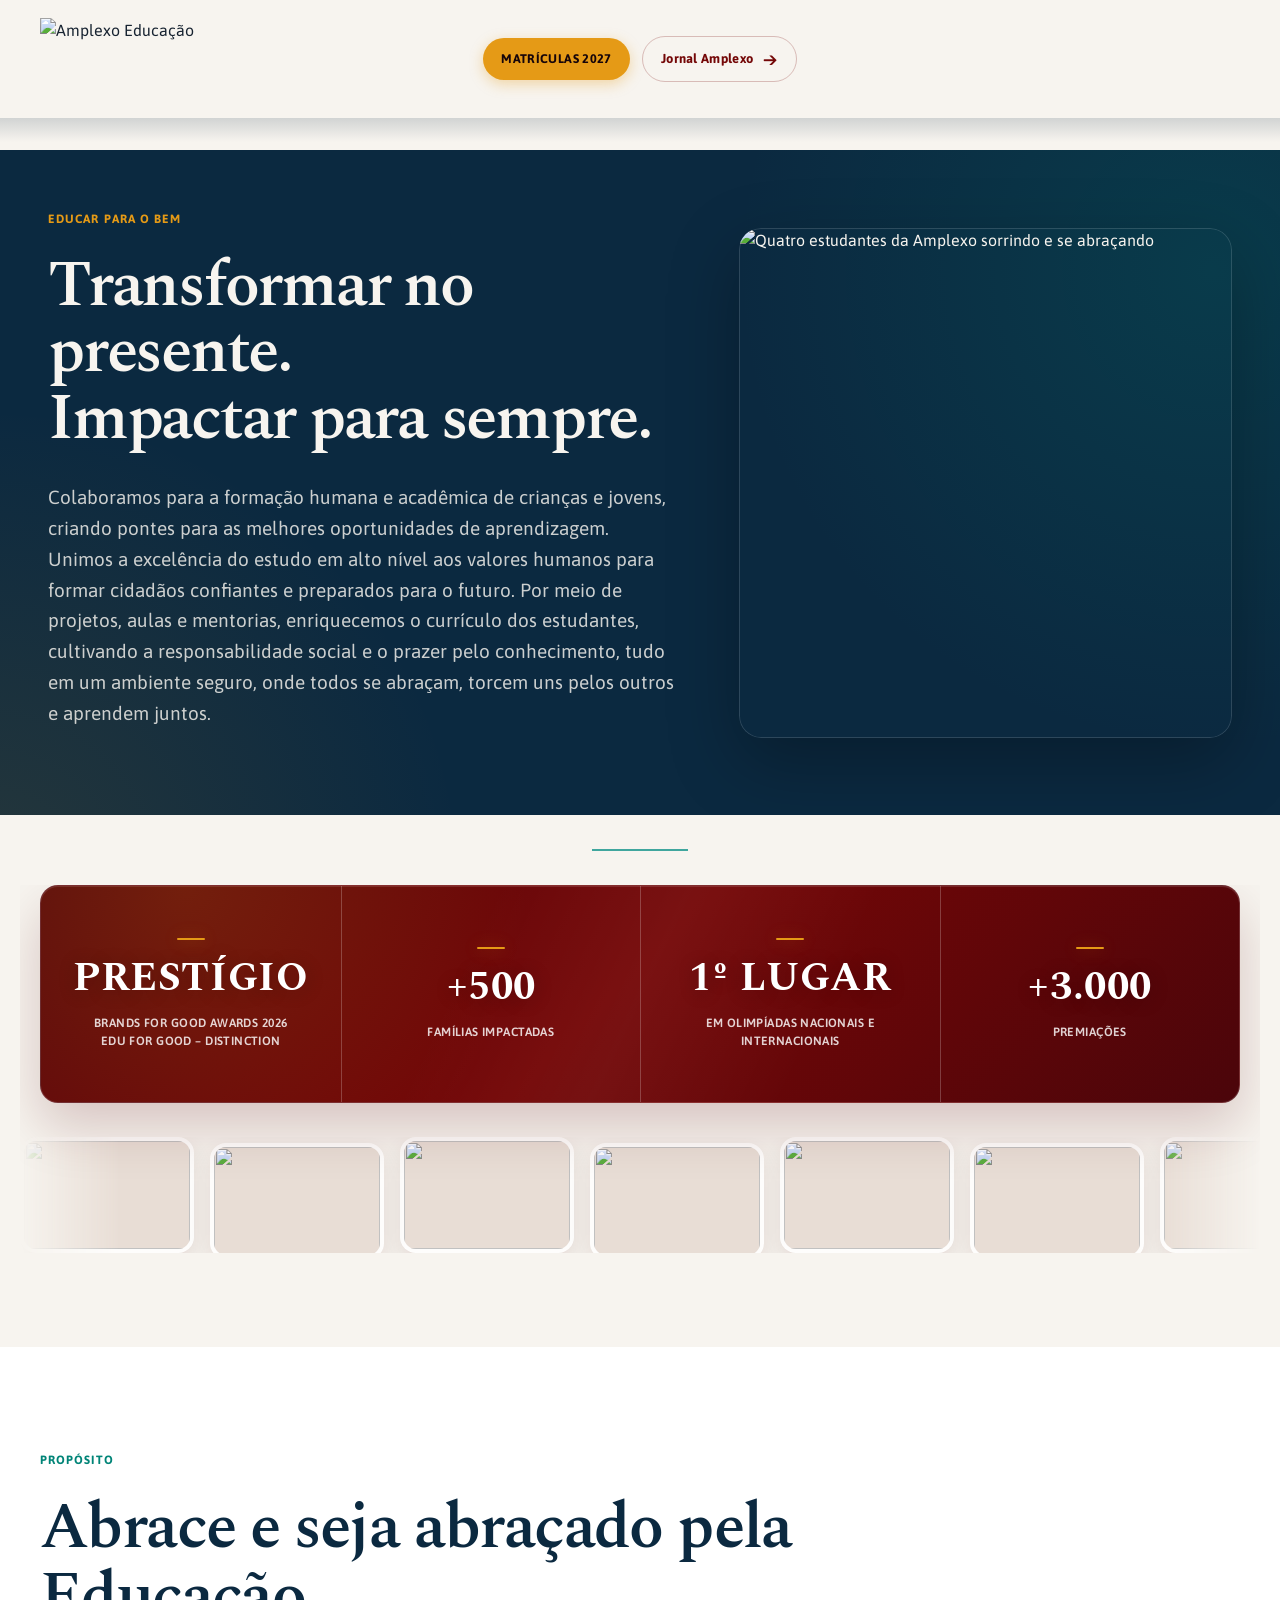
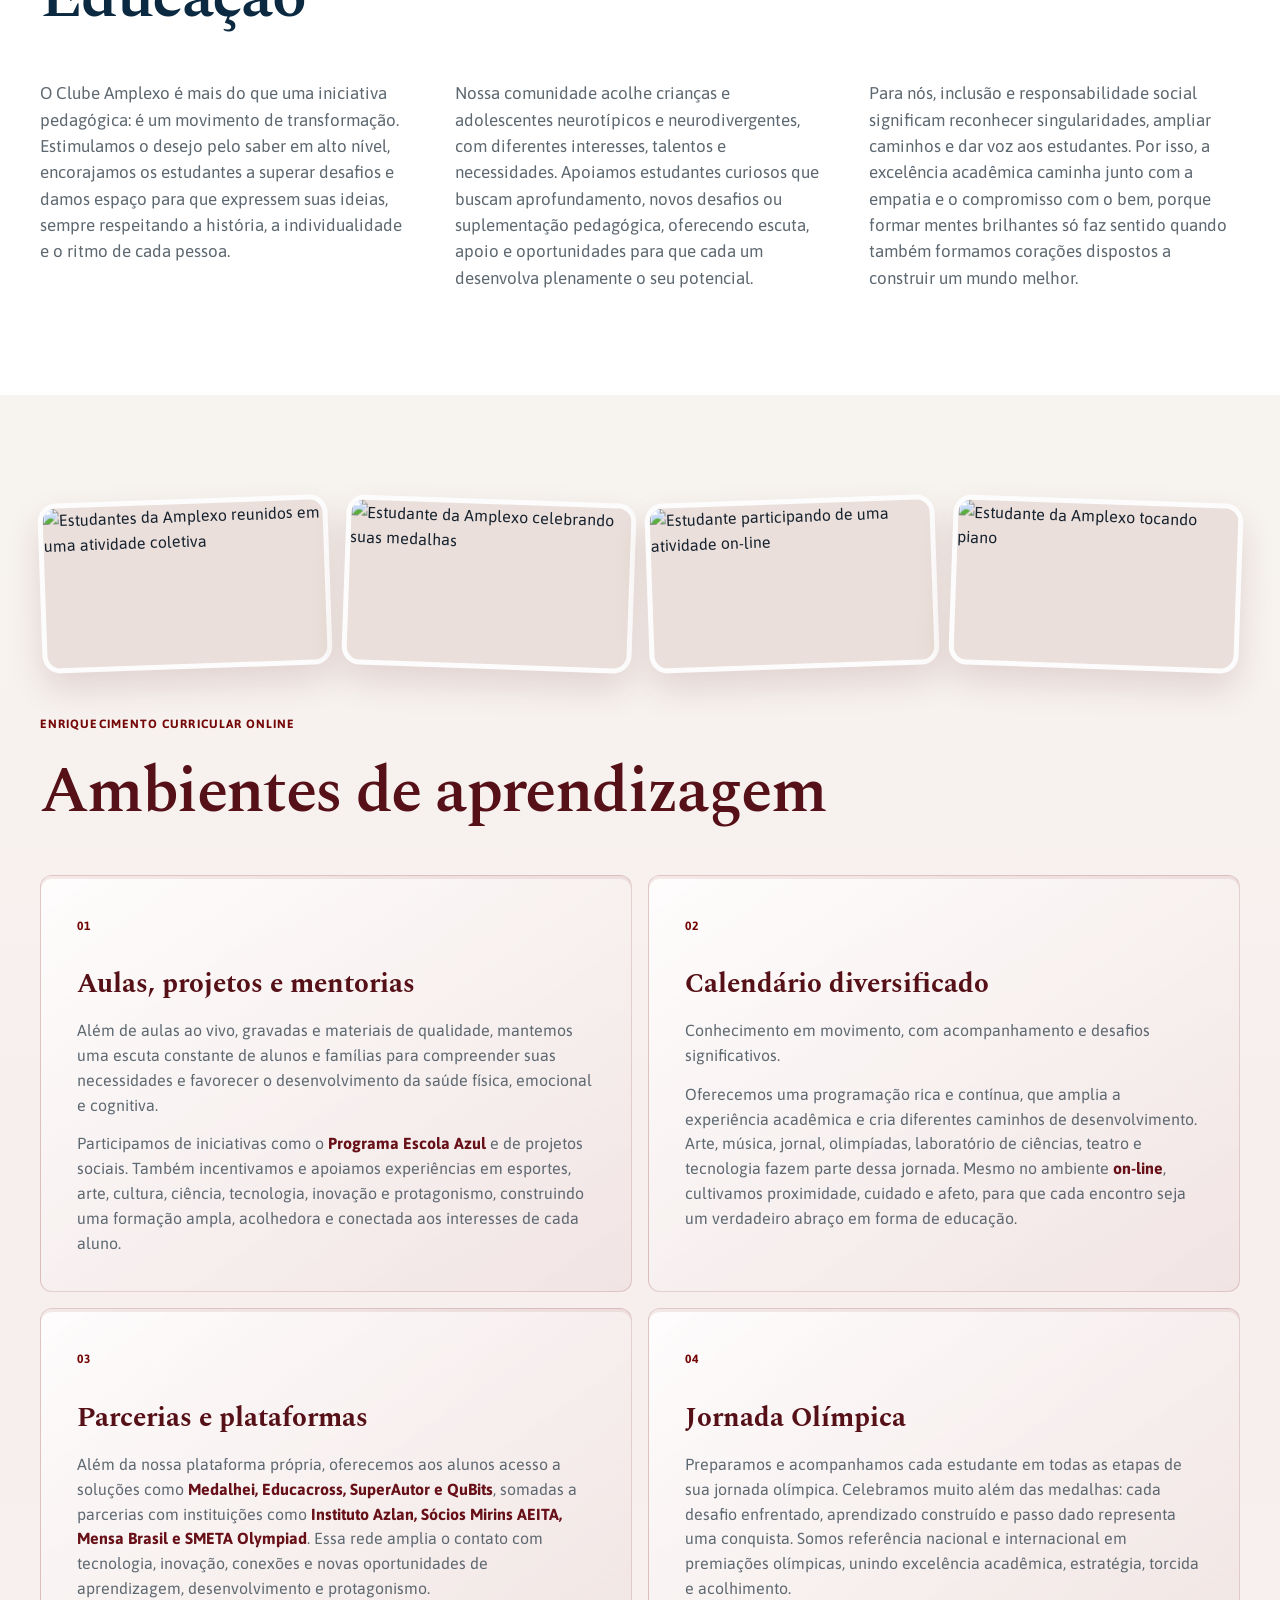
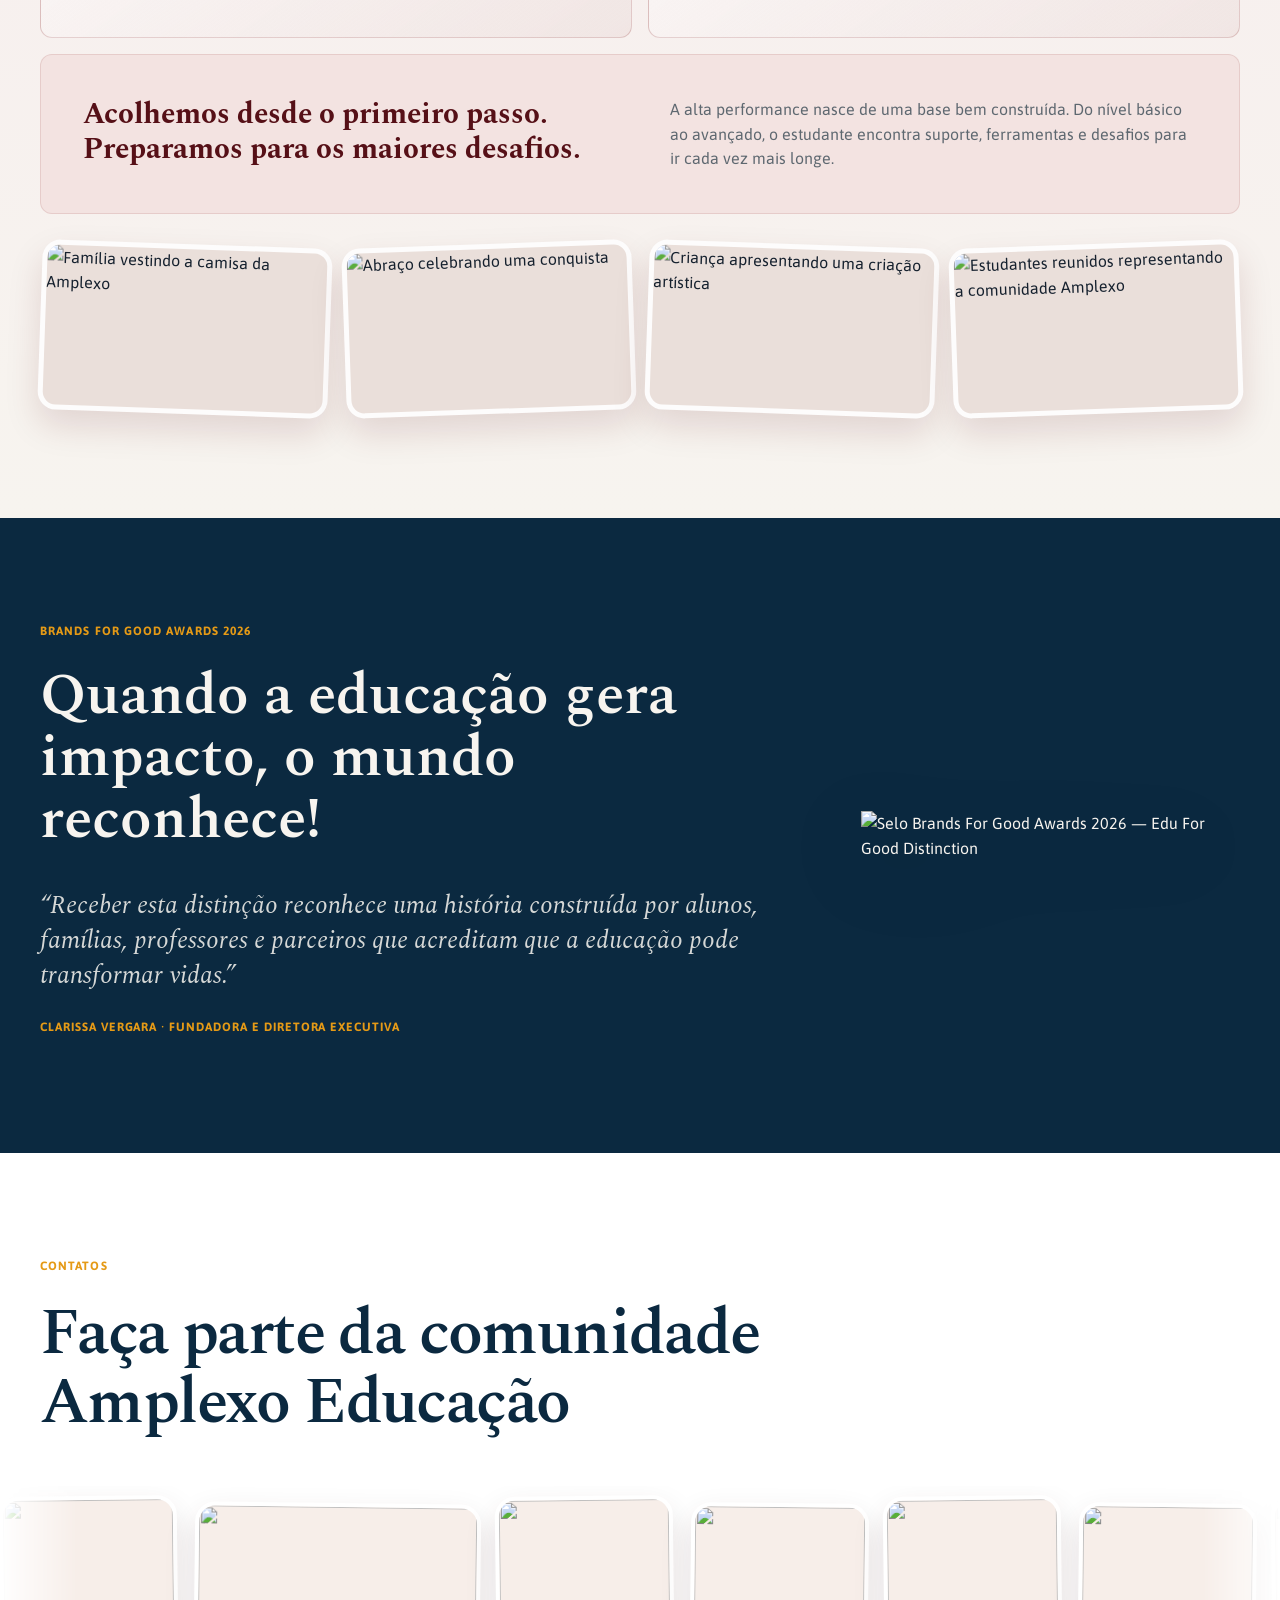
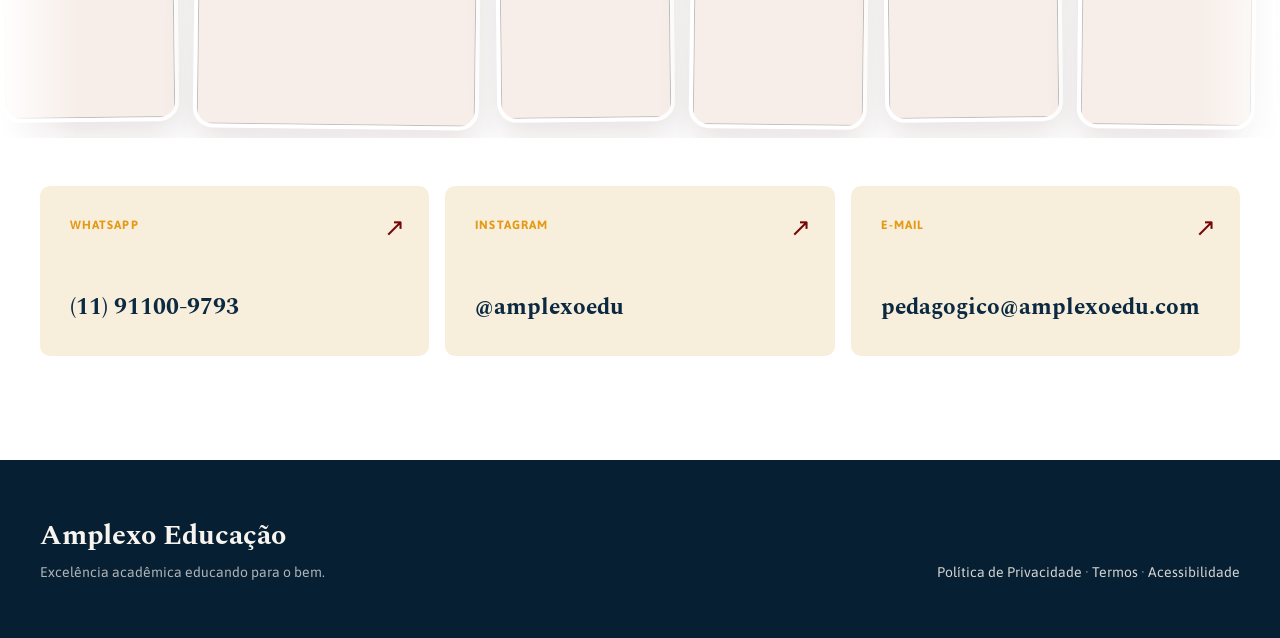
==== commit 05d14c59: "fix: adiciona links legais no rodape e preenche dados cadastrais da empresa" ====
--- a/index.html
+++ b/index.html
@@ -195,7 +195,11 @@
   <footer class="footer">
     <div class="shell footer-grid">
       <div><strong>Amplexo Educação</strong><p>Excelência acadêmica educando para o bem.</p></div>
-      <p>Política de Privacidade · Termos · Acessibilidade</p>
+      <p class="footer-legal-links">
+        <a href="privacidade/">Política de Privacidade</a> ·
+        <a href="termos/">Termos</a> ·
+        <a href="acessibilidade/">Acessibilidade</a>
+      </p>
     </div>
   </footer>
 
--- a/css/home-reference.css
+++ b/css/home-reference.css
@@ -123,6 +123,8 @@
 .footer-grid{display:flex;align-items:flex-end;justify-content:space-between;gap:40px}
 .footer strong{font-family:Spectral,Georgia,serif;font-size:28px}
 .footer p{color:rgba(247,244,239,.7);margin:5px 0 0;font-size:14px}
+.footer a{color:rgba(247,244,239,.85);text-decoration:none;text-underline-offset:3px;transition:color .2s}
+.footer a:hover{color:#fff;text-decoration:underline}
 .reveal{opacity:1;transform:none}
 @media (prefers-reduced-motion:reduce){html{scroll-behavior:auto}.reveal{opacity:1;transform:none;transition:none}.hero-content,.hero-photo,.hero::before,.family-carousel-track,.community-carousel-track{animation:none}.hero-photo img{transition:none}.hero:hover .hero-photo img{transform:none}.family-carousel,.community-carousel{overflow-x:auto;mask-image:none;-webkit-mask-image:none}}
 @media (max-width:1499px){
@@ -146,14 +148,19 @@
   .editorial-copy p:last-child{grid-column:1/-1;max-width:720px}
 }
 @media (max-width:760px){
-  .header-actions{gap:8px}
-  .matriculas-button{padding:8px 12px;font-size:11px}
-
   .shell,.narrow{width:min(100% - 32px,1200px)}
-  .site-header{height:89px}
-  .brand{width:134px}.brand img{height:70px}
-  .journal-button{padding:10px 13px;font-size:12px}
+  .site-header{height:80px}
+  .header-inner{display:flex;justify-content:space-between;align-items:center}
+  .brand{width:auto;flex:none}
+  .brand img{height:46px;width:auto}
+  .header-actions{justify-self:auto;display:flex;align-items:center;gap:8px;flex-shrink:0}
+  .matriculas-button{padding:8px 13px;font-size:11px;white-space:nowrap;letter-spacing:.02em}
+  .journal-button{padding:8px 12px;font-size:11px;white-space:nowrap}
   .journal-button span{display:none}
+  .hero-content{text-align:center;display:flex;flex-direction:column;align-items:center}
+  .hero-content .eyebrow{margin-inline:auto}
+  h1{text-align:center}
+  .hero-copy{text-align:center}
   .hero{width:100%;min-height:0;margin-top:22px;padding:62px 24px 24px}
   .hero-inner{grid-template-columns:1fr;gap:38px}
   .hero-photo{height:min(112vw,510px);border-radius:18px}
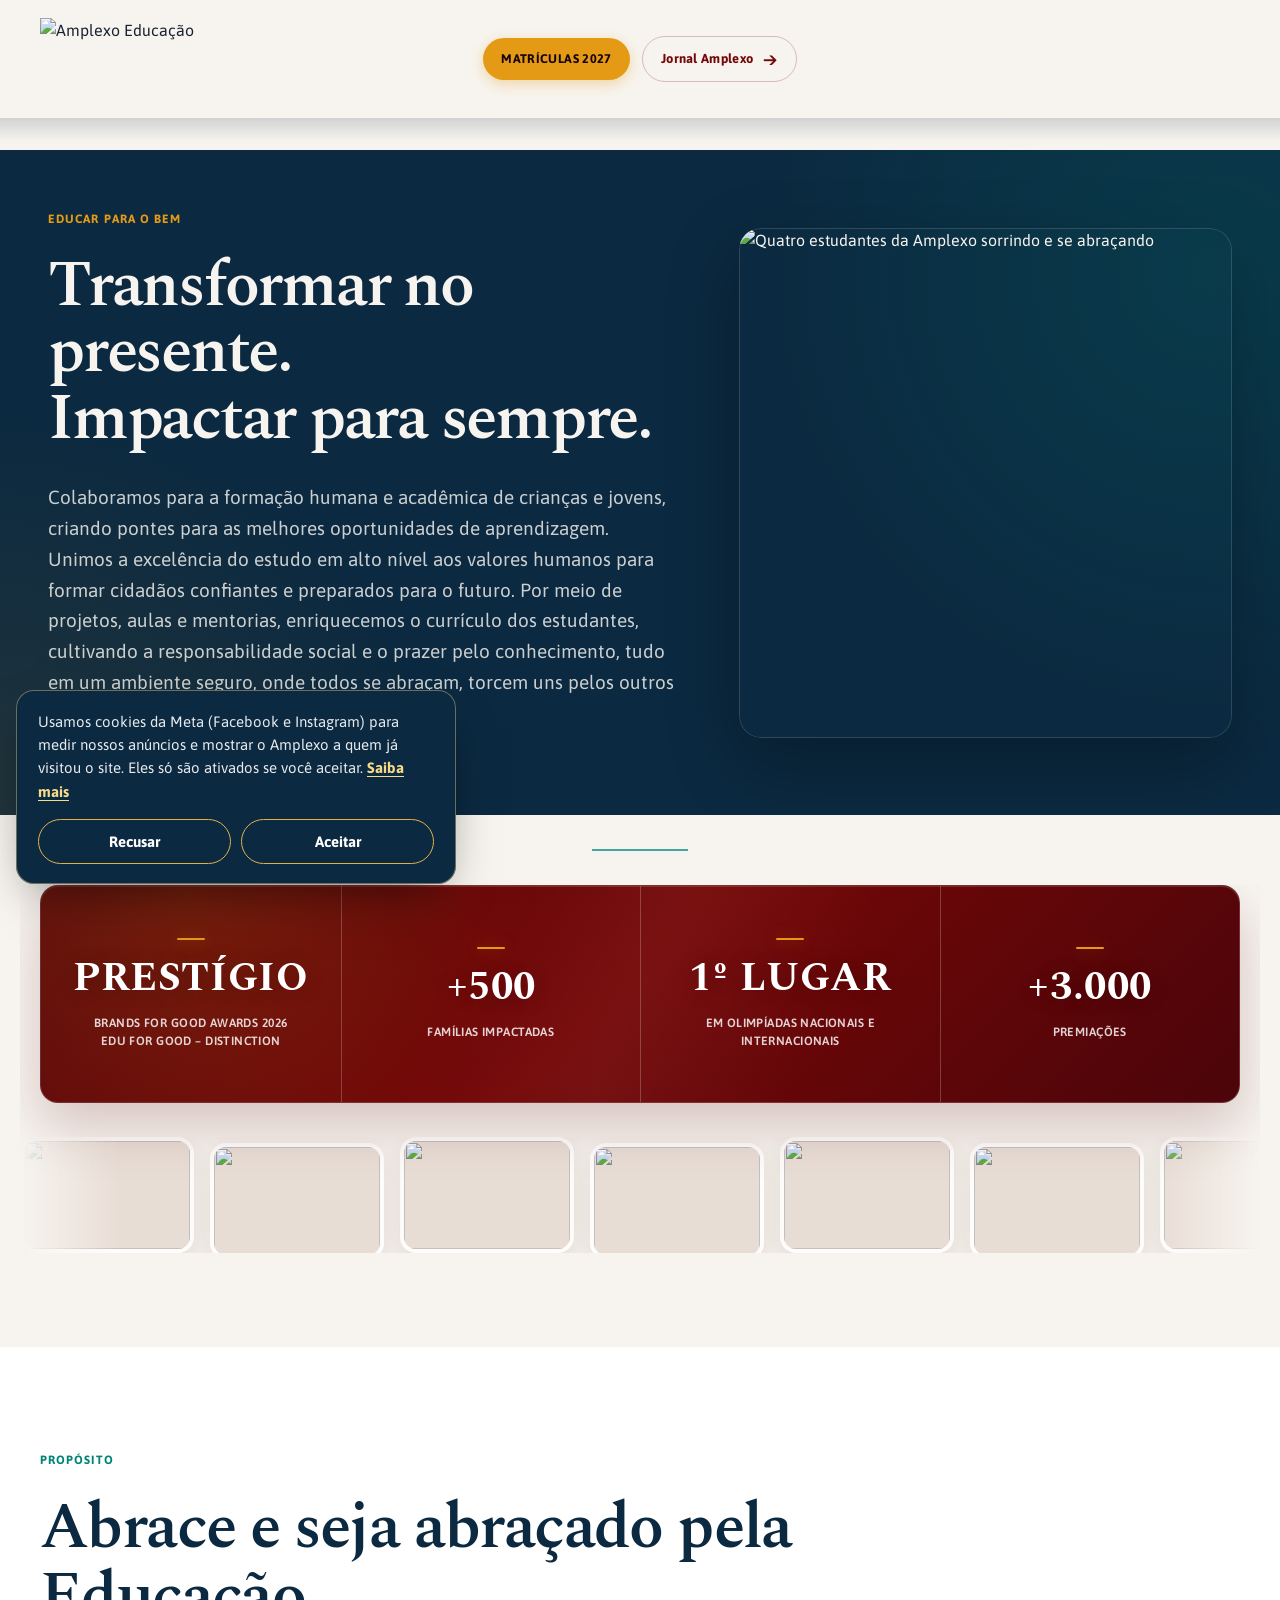
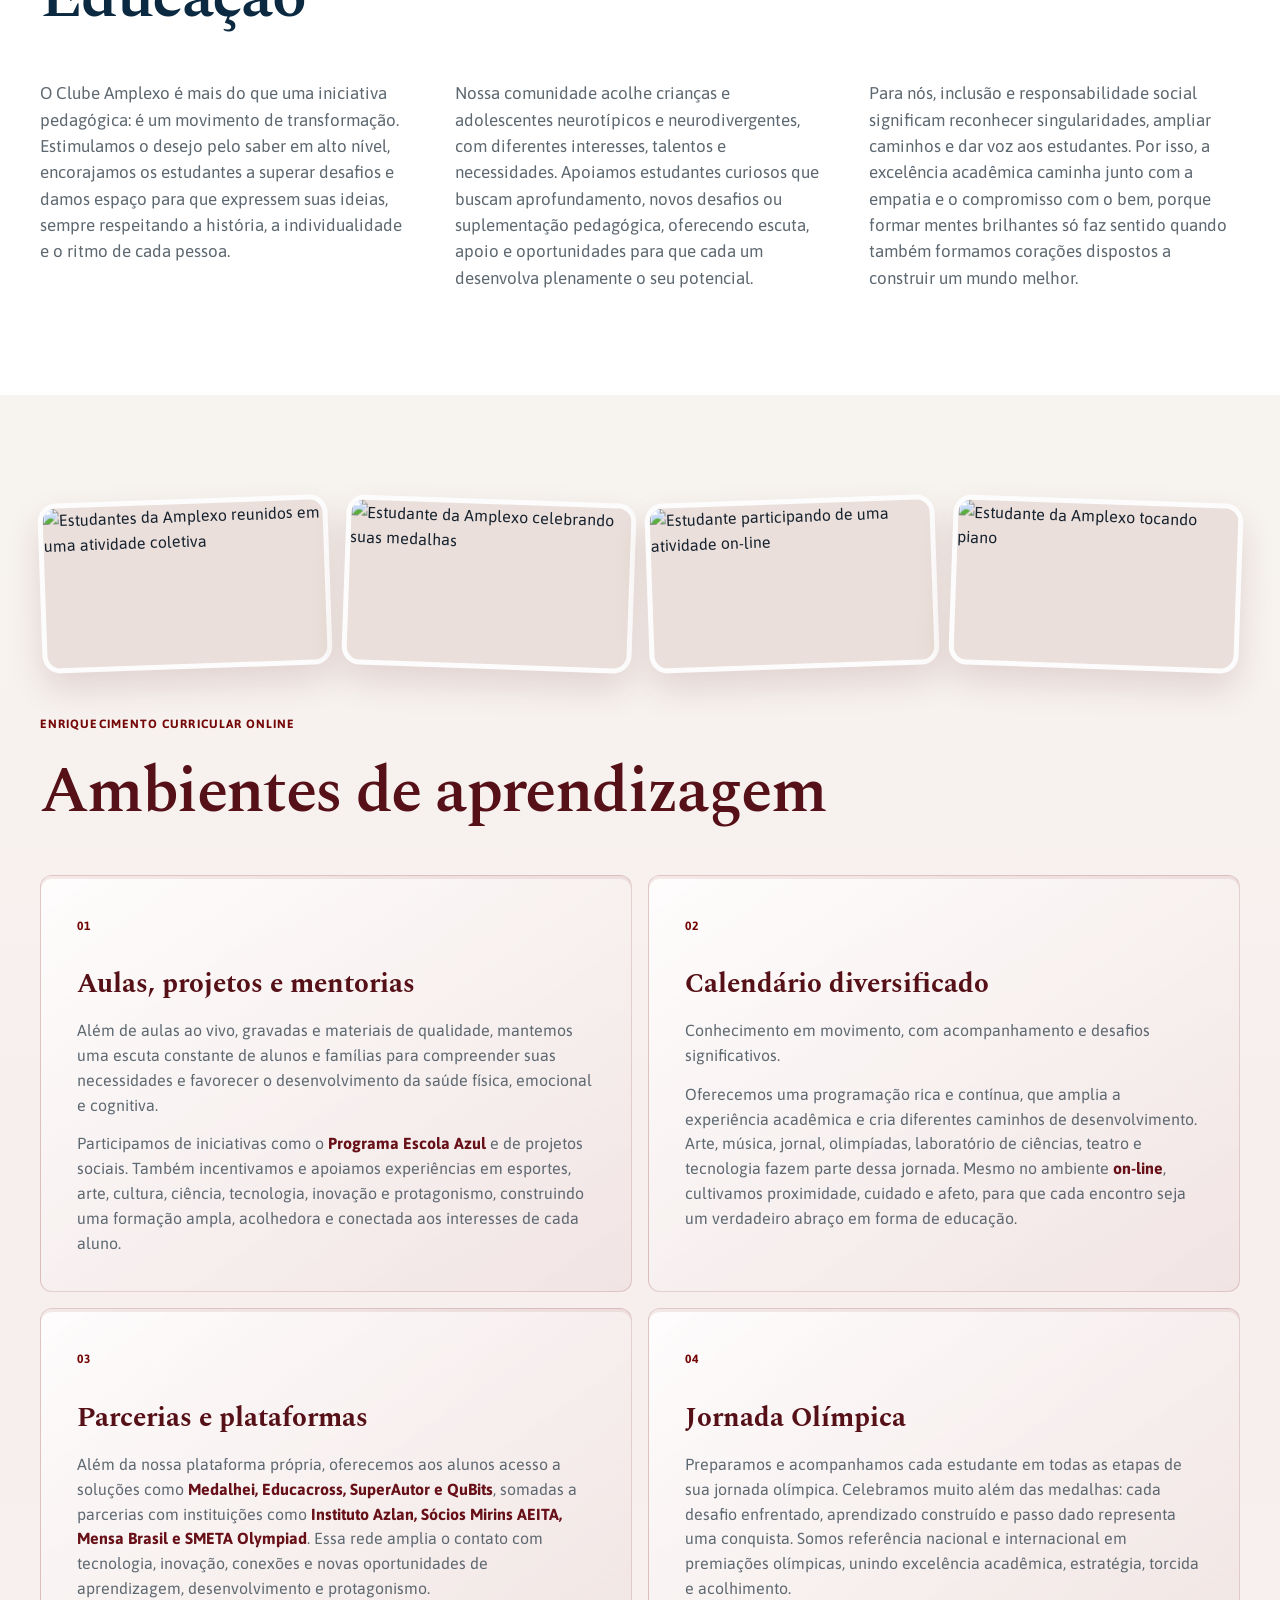
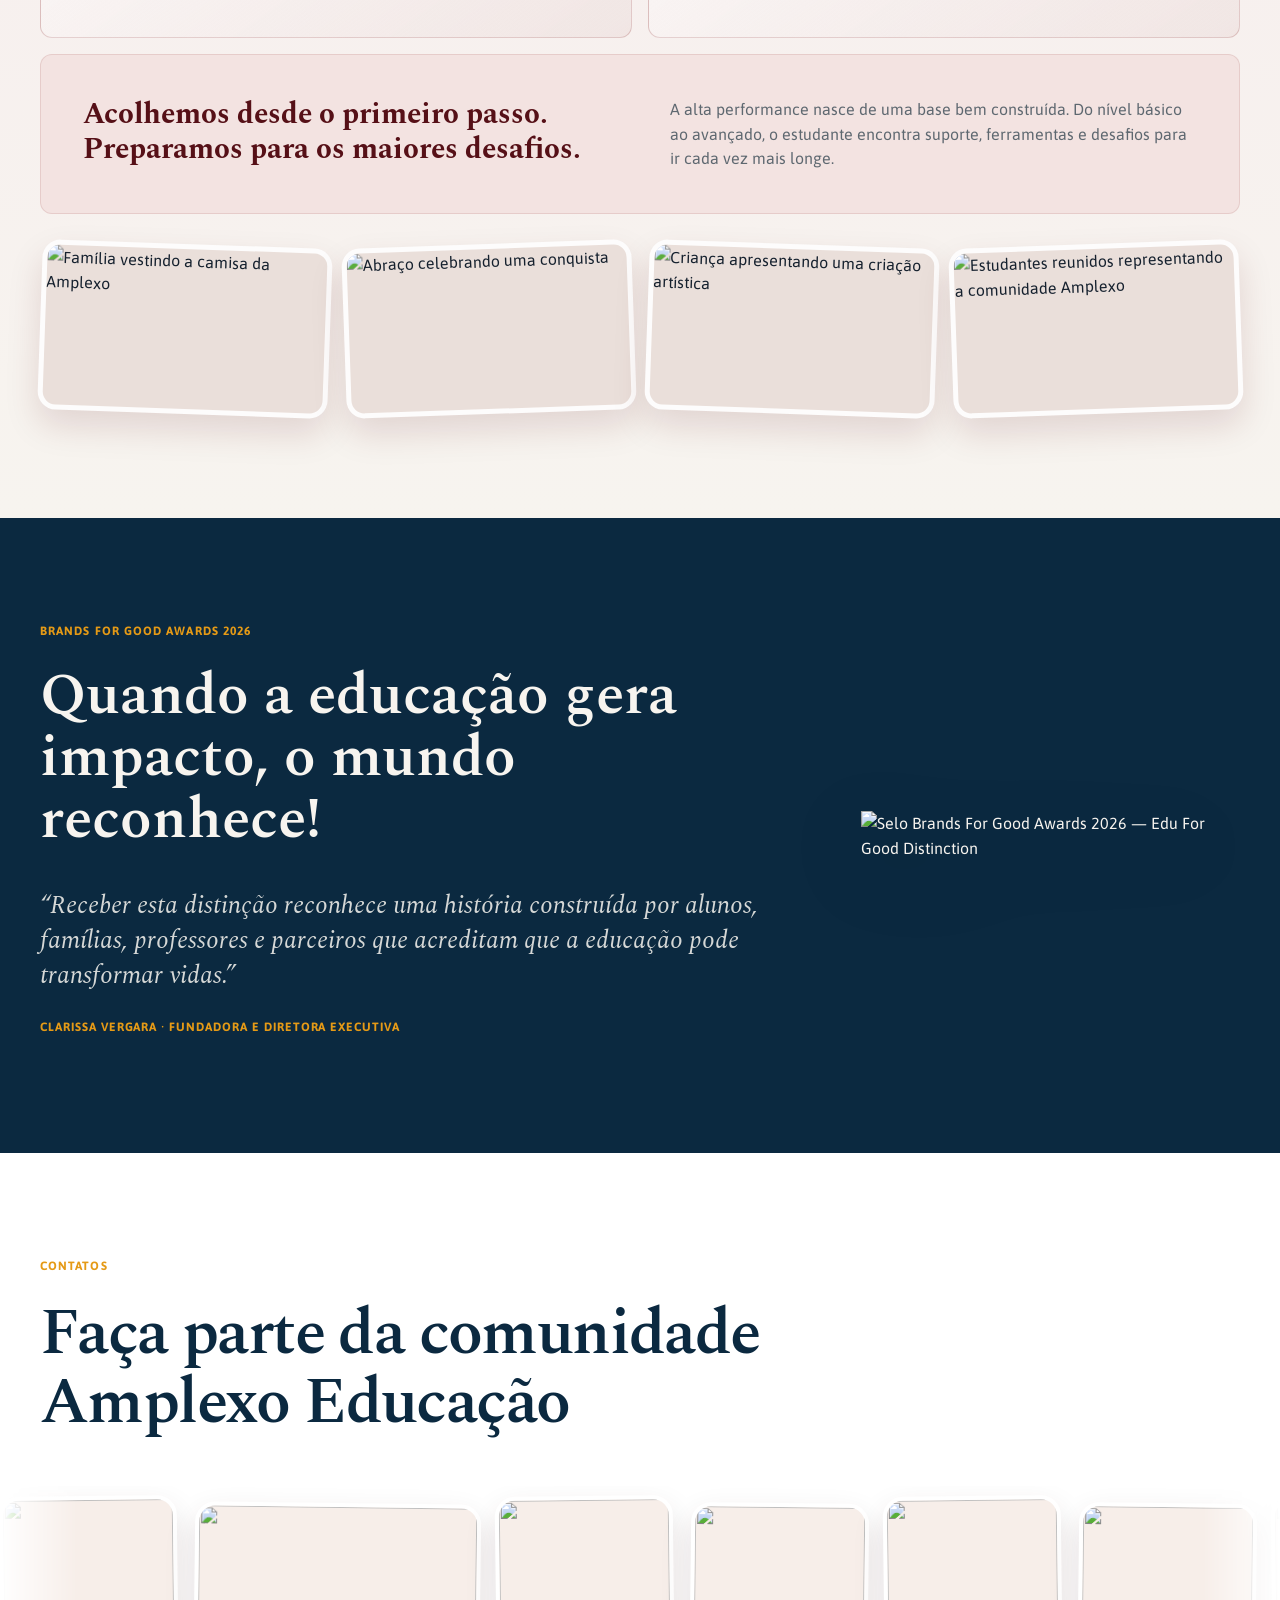
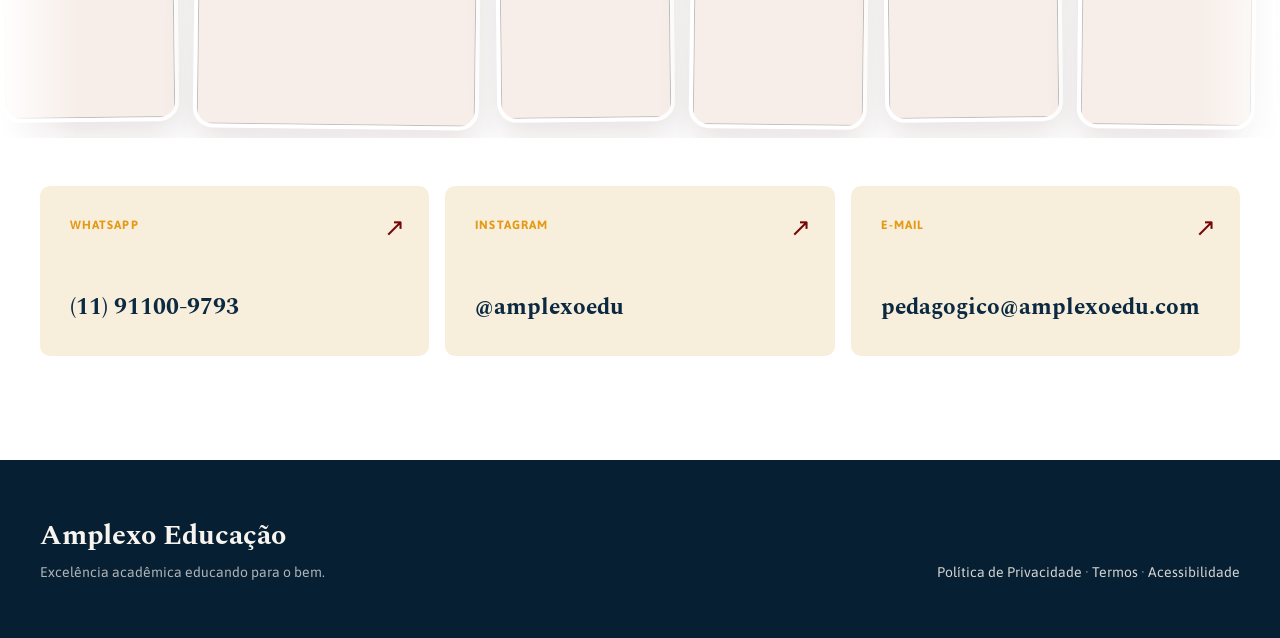
==== commit 77599a14: "feat: adiciona Pixel da Meta com aviso de cookies e atualiza a politica de privacidade - js/cookies." ====
--- a/index.html
+++ b/index.html
@@ -21,6 +21,7 @@
       document.documentElement.classList.add('is-staging');
     }
   </script>
+  <script src="js/cookies.js" defer></script>
 </head>
 <body id="inicio">
   <a class="skip-link" href="#conteudo">Ir para o conteúdo</a>
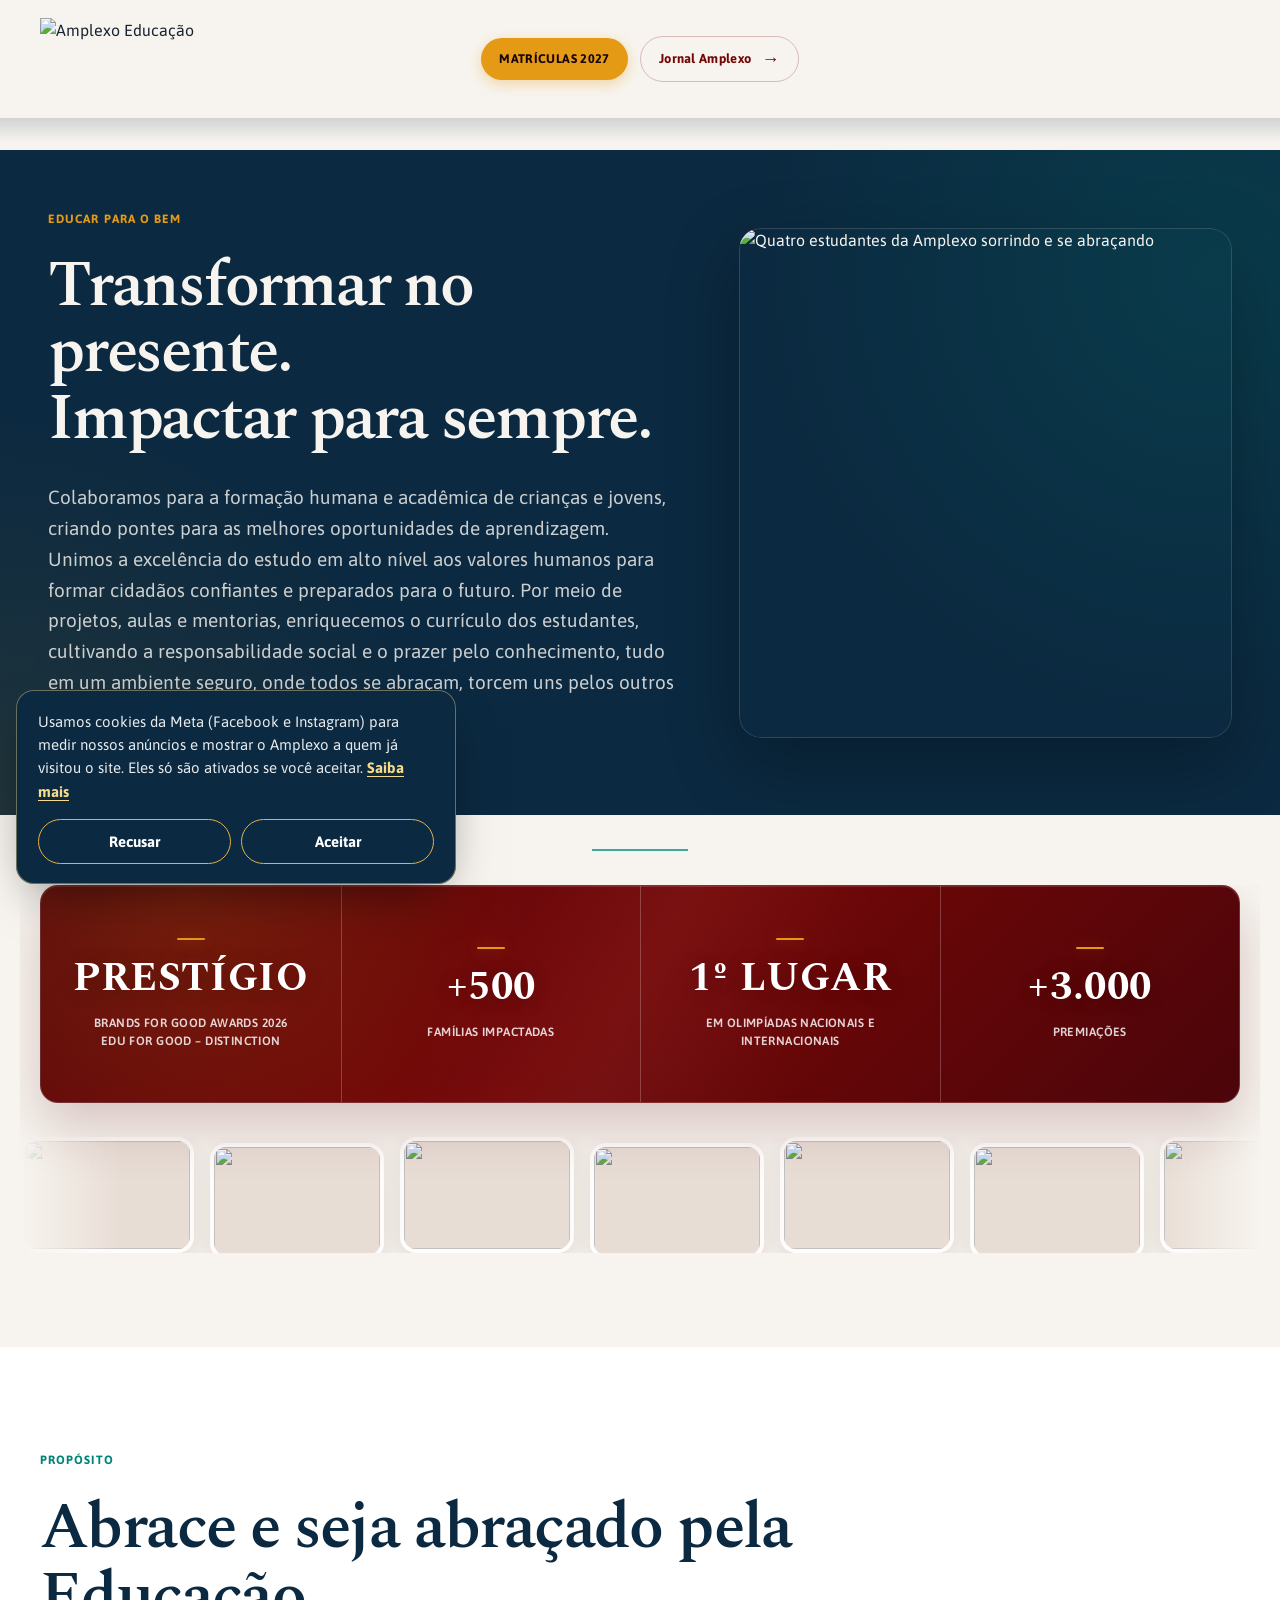
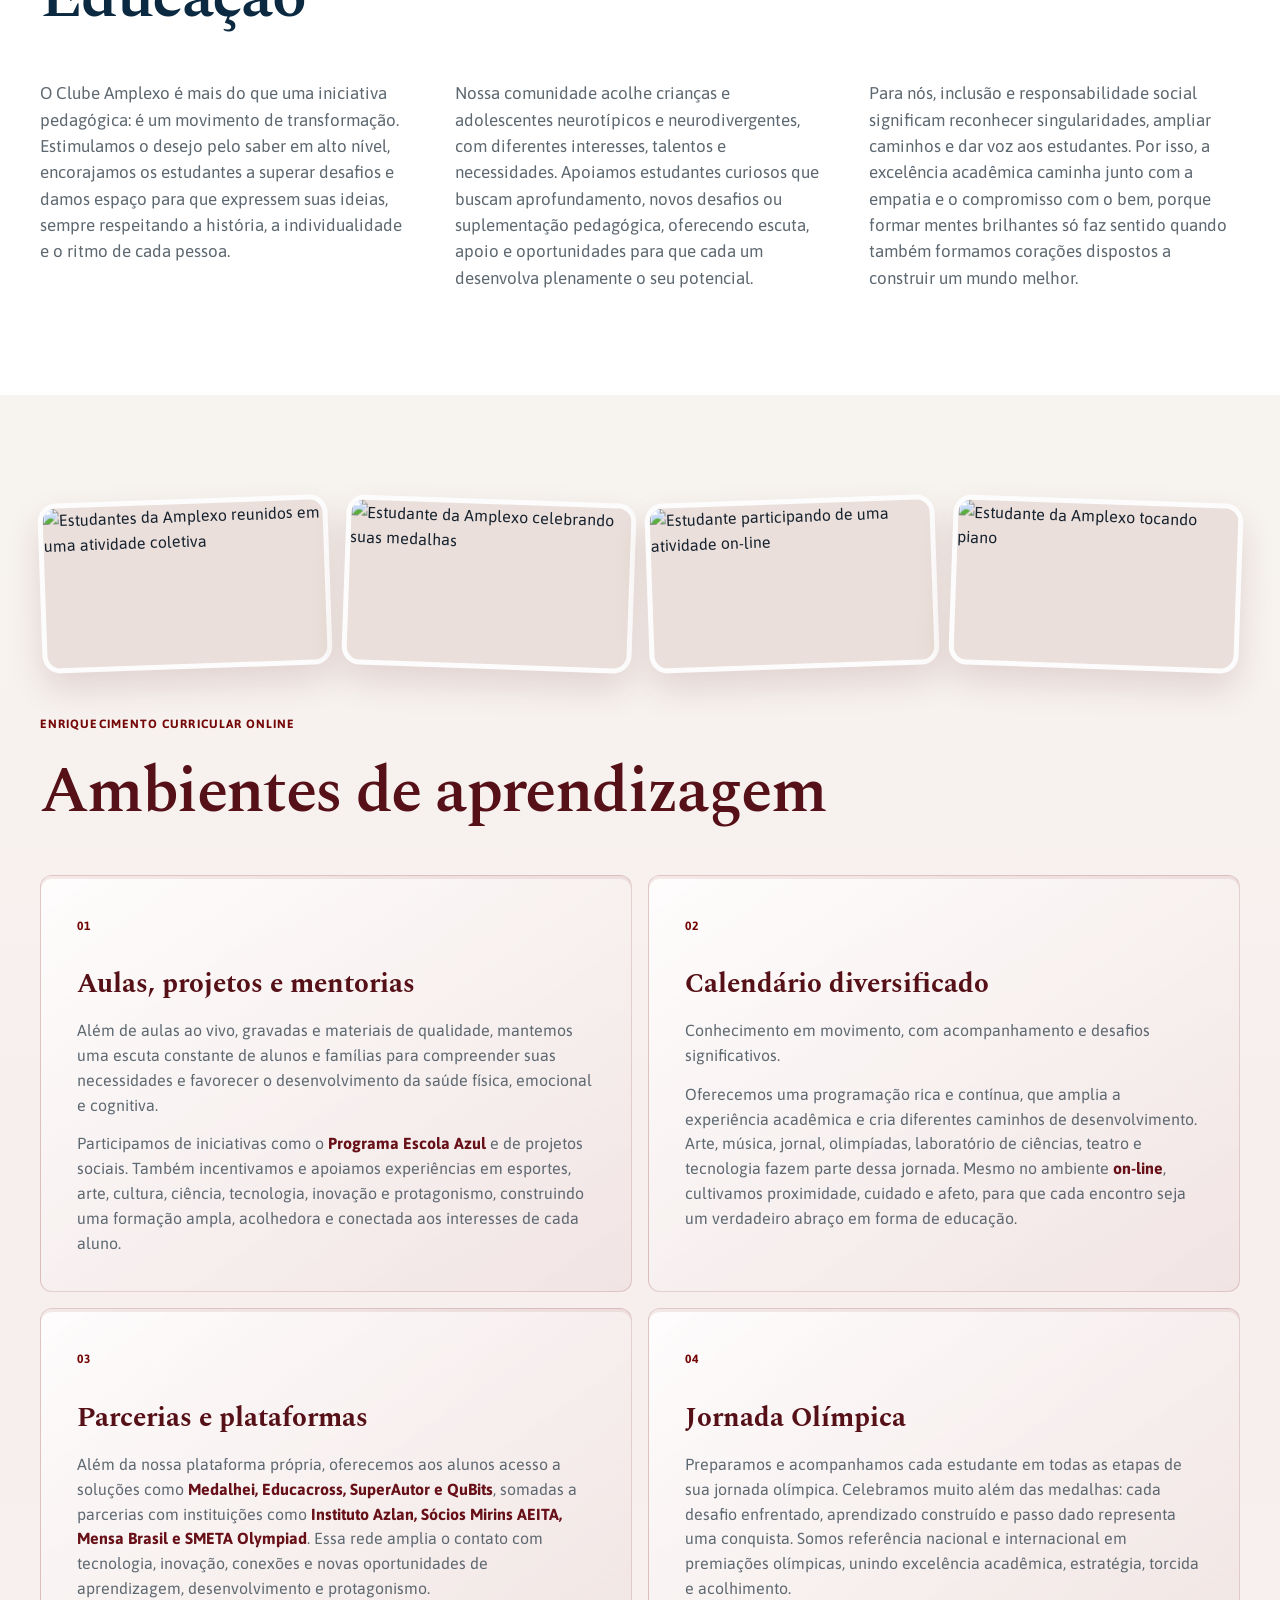
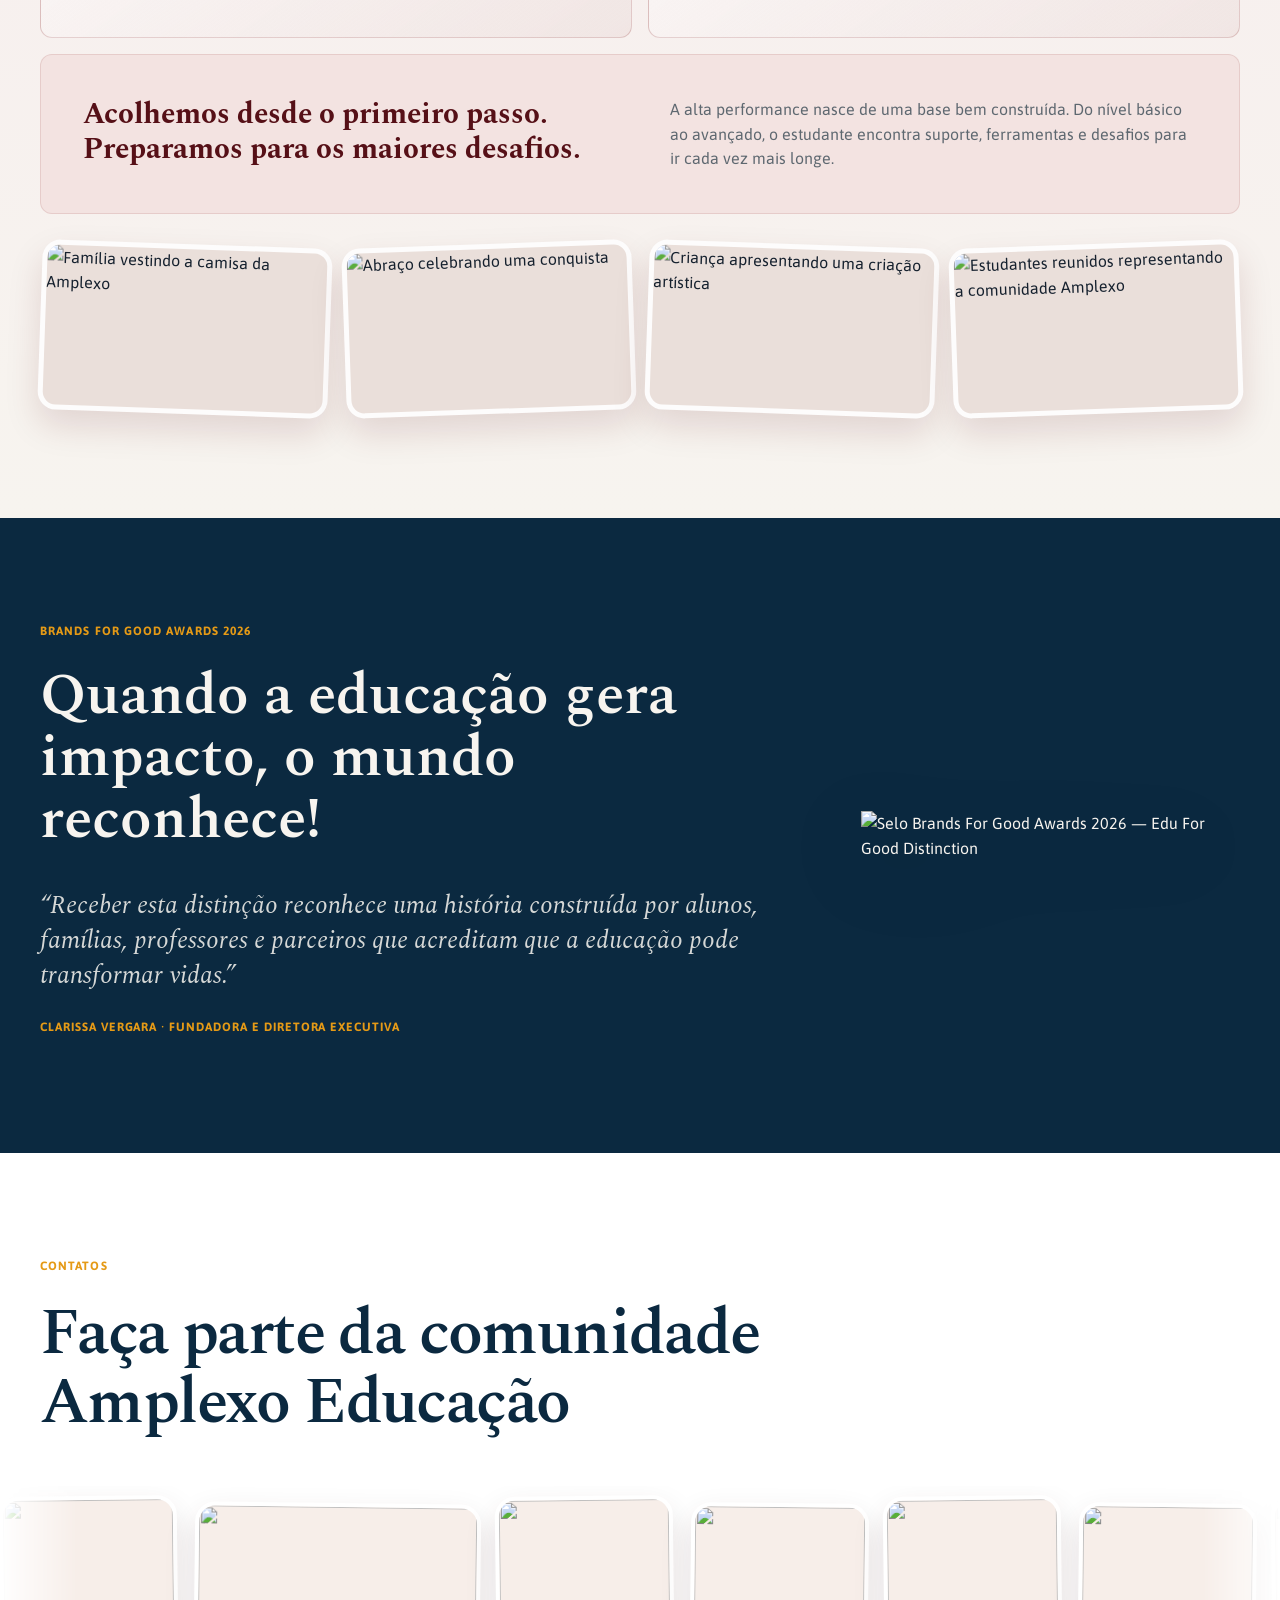
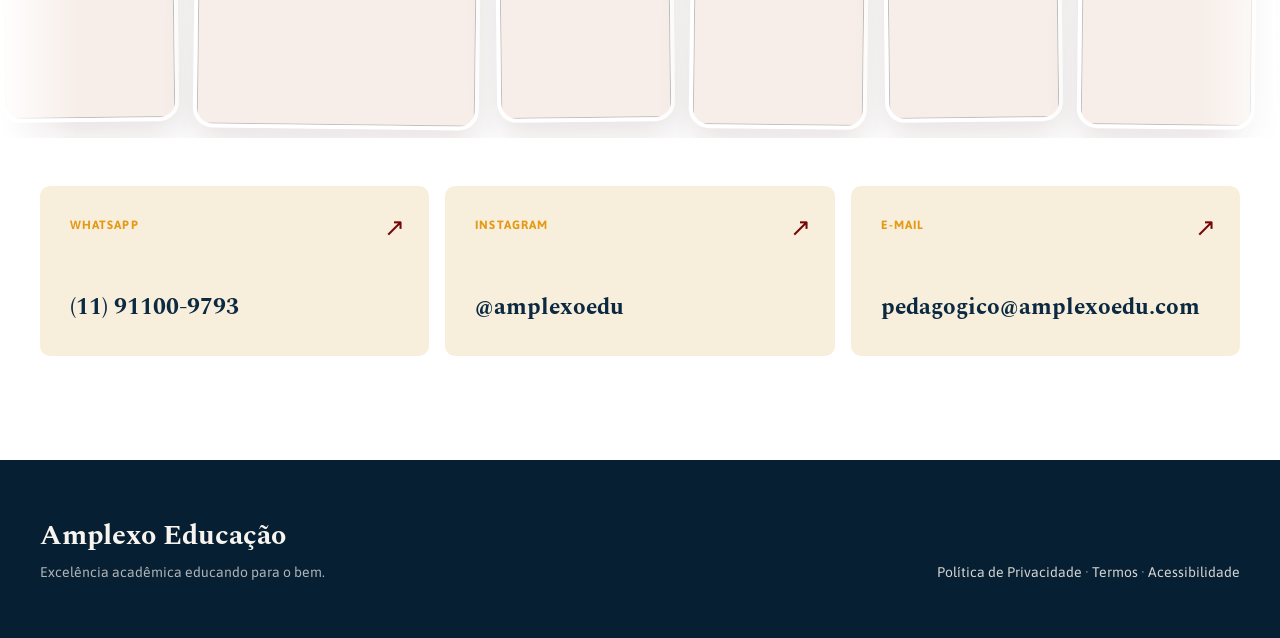
==== commit 875d91e2: "fix: troca o Pixel da Meta, verifica o dominio e tira o Google Fonts das ultimas paginas - js/cookie" ====
--- a/index.html
+++ b/index.html
@@ -6,10 +6,9 @@
   <title>Amplexo Educação | Clube de enriquecimento curricular</title>
   <meta name="description" content="Toda criança merece um desafio do seu tamanho. Conheça as trilhas de enriquecimento curricular da Amplexo.">
   <meta name="theme-color" content="#f7f4ef">
+  <meta name="facebook-domain-verification" content="z6x4jr9kprhsx80ei3z29fvrokv54x">
   <link rel="icon" href="assets/images/redlogo.png">
-  <link rel="preconnect" href="https://fonts.googleapis.com">
-  <link rel="preconnect" href="https://fonts.gstatic.com" crossorigin>
-  <link href="https://fonts.googleapis.com/css2?family=Asap:wght@400;500;600;700&family=Spectral:ital,wght@0,500;0,600;0,700;1,500&display=swap" rel="stylesheet">
+  <link rel="stylesheet" href="css/fonts.css">
   <link rel="stylesheet" href="css/home-reference.css">
   <script>
     // Na versão de teste (site.amplexoedu.com) os buscadores não devem indexar a página.
--- a/css/fonts.css
+++ b/css/fonts.css
@@ -0,0 +1,11 @@
+/* Fontes hospedadas no próprio site (sem enviar dados dos visitantes ao Google).
+   Asap, Cormorant Garamond, Outfit e Spectral — SIL Open Font License 1.1 (https://openfontlicense.org). */
+@font-face{font-family:'Asap';font-style:normal;font-weight:400 700;font-display:swap;src:url(../assets/fonts/asap-variable.woff2) format('woff2');unicode-range:U+0000-00FF, U+0131, U+0152-0153, U+02BB-02BC, U+02C6, U+02DA, U+02DC, U+0304, U+0308, U+0329, U+2000-206F, U+20AC, U+2122, U+2191, U+2193, U+2212, U+2215, U+FEFF, U+FFFD}
+@font-face{font-family:'Cormorant Garamond';font-style:normal;font-weight:500 700;font-display:swap;src:url(../assets/fonts/cormorant-garamond-variable.woff2) format('woff2');unicode-range:U+0000-00FF, U+0131, U+0152-0153, U+02BB-02BC, U+02C6, U+02DA, U+02DC, U+0304, U+0308, U+0329, U+2000-206F, U+20AC, U+2122, U+2191, U+2193, U+2212, U+2215, U+FEFF, U+FFFD}
+@font-face{font-family:'Outfit';font-style:normal;font-weight:300 800;font-display:swap;src:url(../assets/fonts/outfit-variable.woff2) format('woff2');unicode-range:U+0000-00FF, U+0131, U+0152-0153, U+02BB-02BC, U+02C6, U+02DA, U+02DC, U+0304, U+0308, U+0329, U+2000-206F, U+20AC, U+2122, U+2191, U+2193, U+2212, U+2215, U+FEFF, U+FFFD}
+@font-face{font-family:'Spectral';font-style:italic;font-weight:400;font-display:swap;src:url(../assets/fonts/spectral-italic-400.woff2) format('woff2');unicode-range:U+0000-00FF, U+0131, U+0152-0153, U+02BB-02BC, U+02C6, U+02DA, U+02DC, U+0304, U+0308, U+0329, U+2000-206F, U+20AC, U+2122, U+2191, U+2193, U+2212, U+2215, U+FEFF, U+FFFD}
+@font-face{font-family:'Spectral';font-style:italic;font-weight:500;font-display:swap;src:url(../assets/fonts/spectral-italic-500.woff2) format('woff2');unicode-range:U+0000-00FF, U+0131, U+0152-0153, U+02BB-02BC, U+02C6, U+02DA, U+02DC, U+0304, U+0308, U+0329, U+2000-206F, U+20AC, U+2122, U+2191, U+2193, U+2212, U+2215, U+FEFF, U+FFFD}
+@font-face{font-family:'Spectral';font-style:normal;font-weight:400;font-display:swap;src:url(../assets/fonts/spectral-400.woff2) format('woff2');unicode-range:U+0000-00FF, U+0131, U+0152-0153, U+02BB-02BC, U+02C6, U+02DA, U+02DC, U+0304, U+0308, U+0329, U+2000-206F, U+20AC, U+2122, U+2191, U+2193, U+2212, U+2215, U+FEFF, U+FFFD}
+@font-face{font-family:'Spectral';font-style:normal;font-weight:500;font-display:swap;src:url(../assets/fonts/spectral-500.woff2) format('woff2');unicode-range:U+0000-00FF, U+0131, U+0152-0153, U+02BB-02BC, U+02C6, U+02DA, U+02DC, U+0304, U+0308, U+0329, U+2000-206F, U+20AC, U+2122, U+2191, U+2193, U+2212, U+2215, U+FEFF, U+FFFD}
+@font-face{font-family:'Spectral';font-style:normal;font-weight:600;font-display:swap;src:url(../assets/fonts/spectral-600.woff2) format('woff2');unicode-range:U+0000-00FF, U+0131, U+0152-0153, U+02BB-02BC, U+02C6, U+02DA, U+02DC, U+0304, U+0308, U+0329, U+2000-206F, U+20AC, U+2122, U+2191, U+2193, U+2212, U+2215, U+FEFF, U+FFFD}
+@font-face{font-family:'Spectral';font-style:normal;font-weight:700;font-display:swap;src:url(../assets/fonts/spectral-700.woff2) format('woff2');unicode-range:U+0000-00FF, U+0131, U+0152-0153, U+02BB-02BC, U+02C6, U+02DA, U+02DC, U+0304, U+0308, U+0329, U+2000-206F, U+20AC, U+2122, U+2191, U+2193, U+2212, U+2215, U+FEFF, U+FFFD}
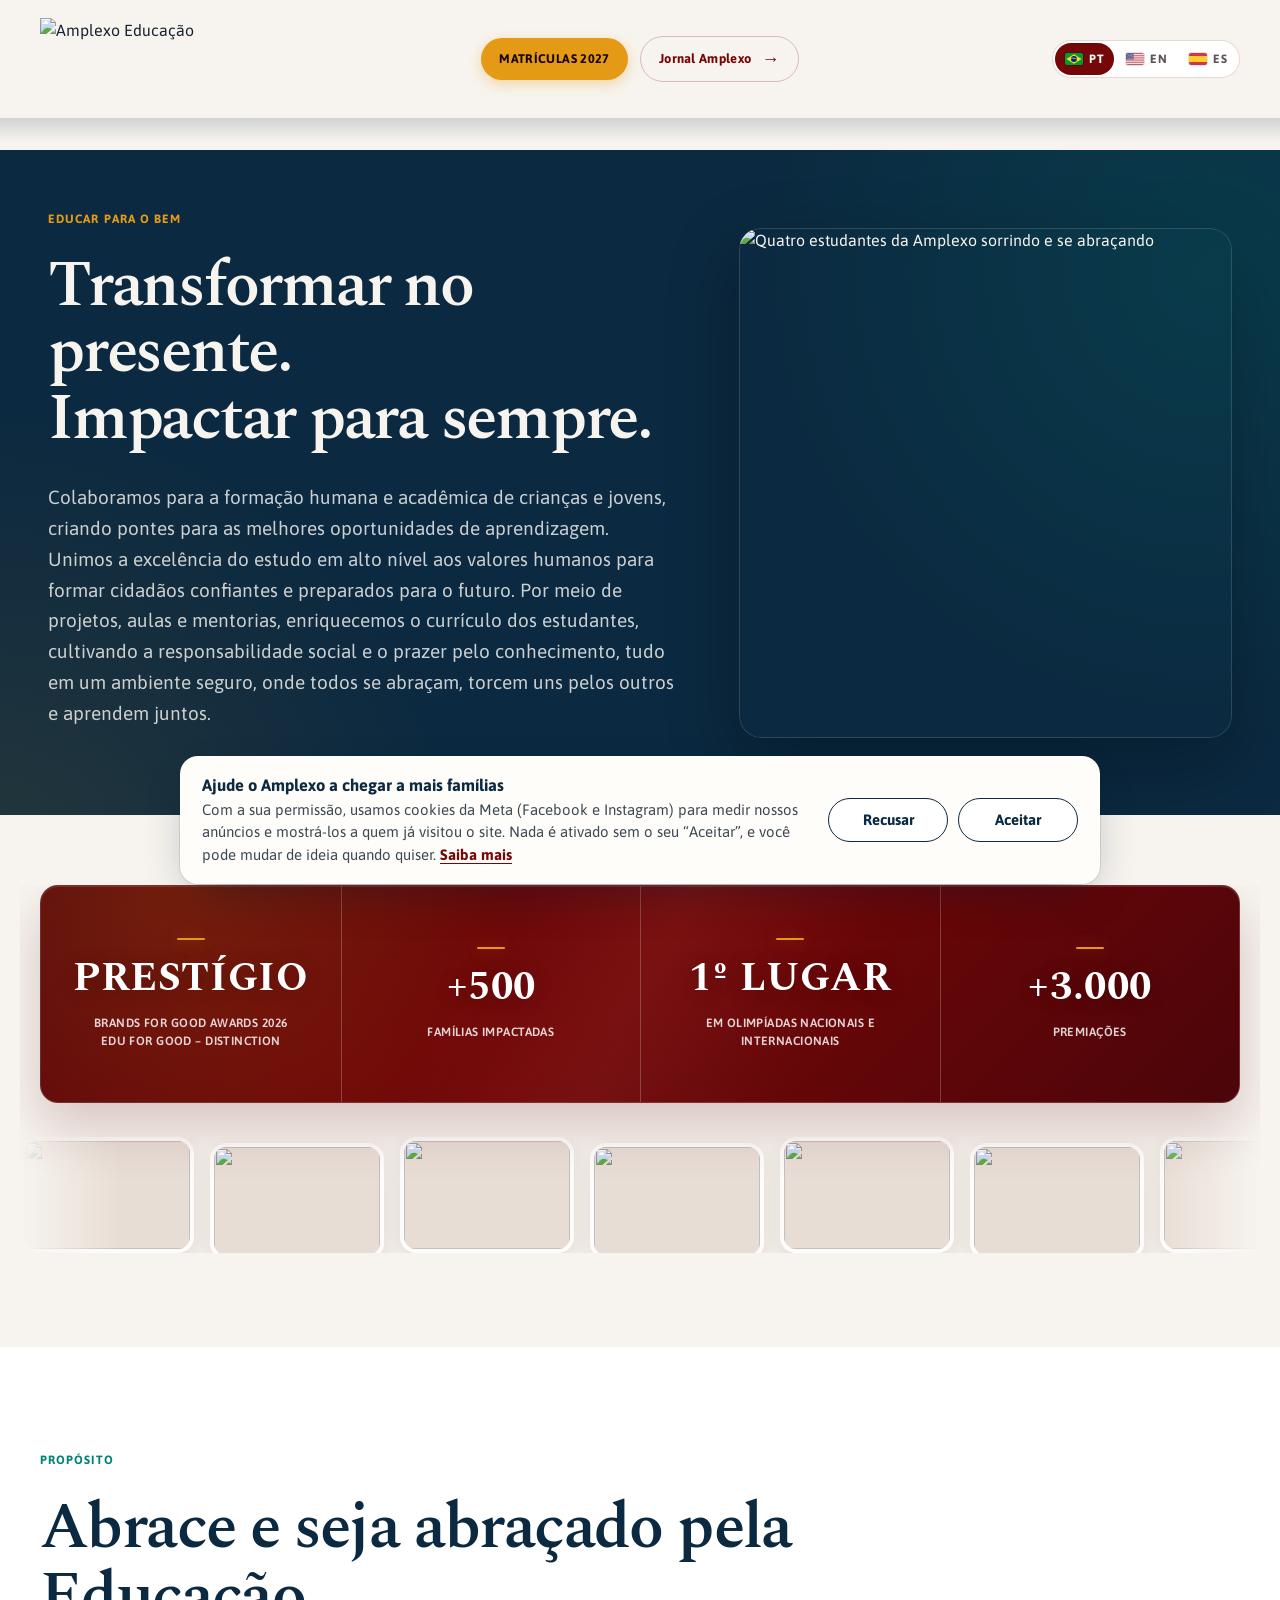
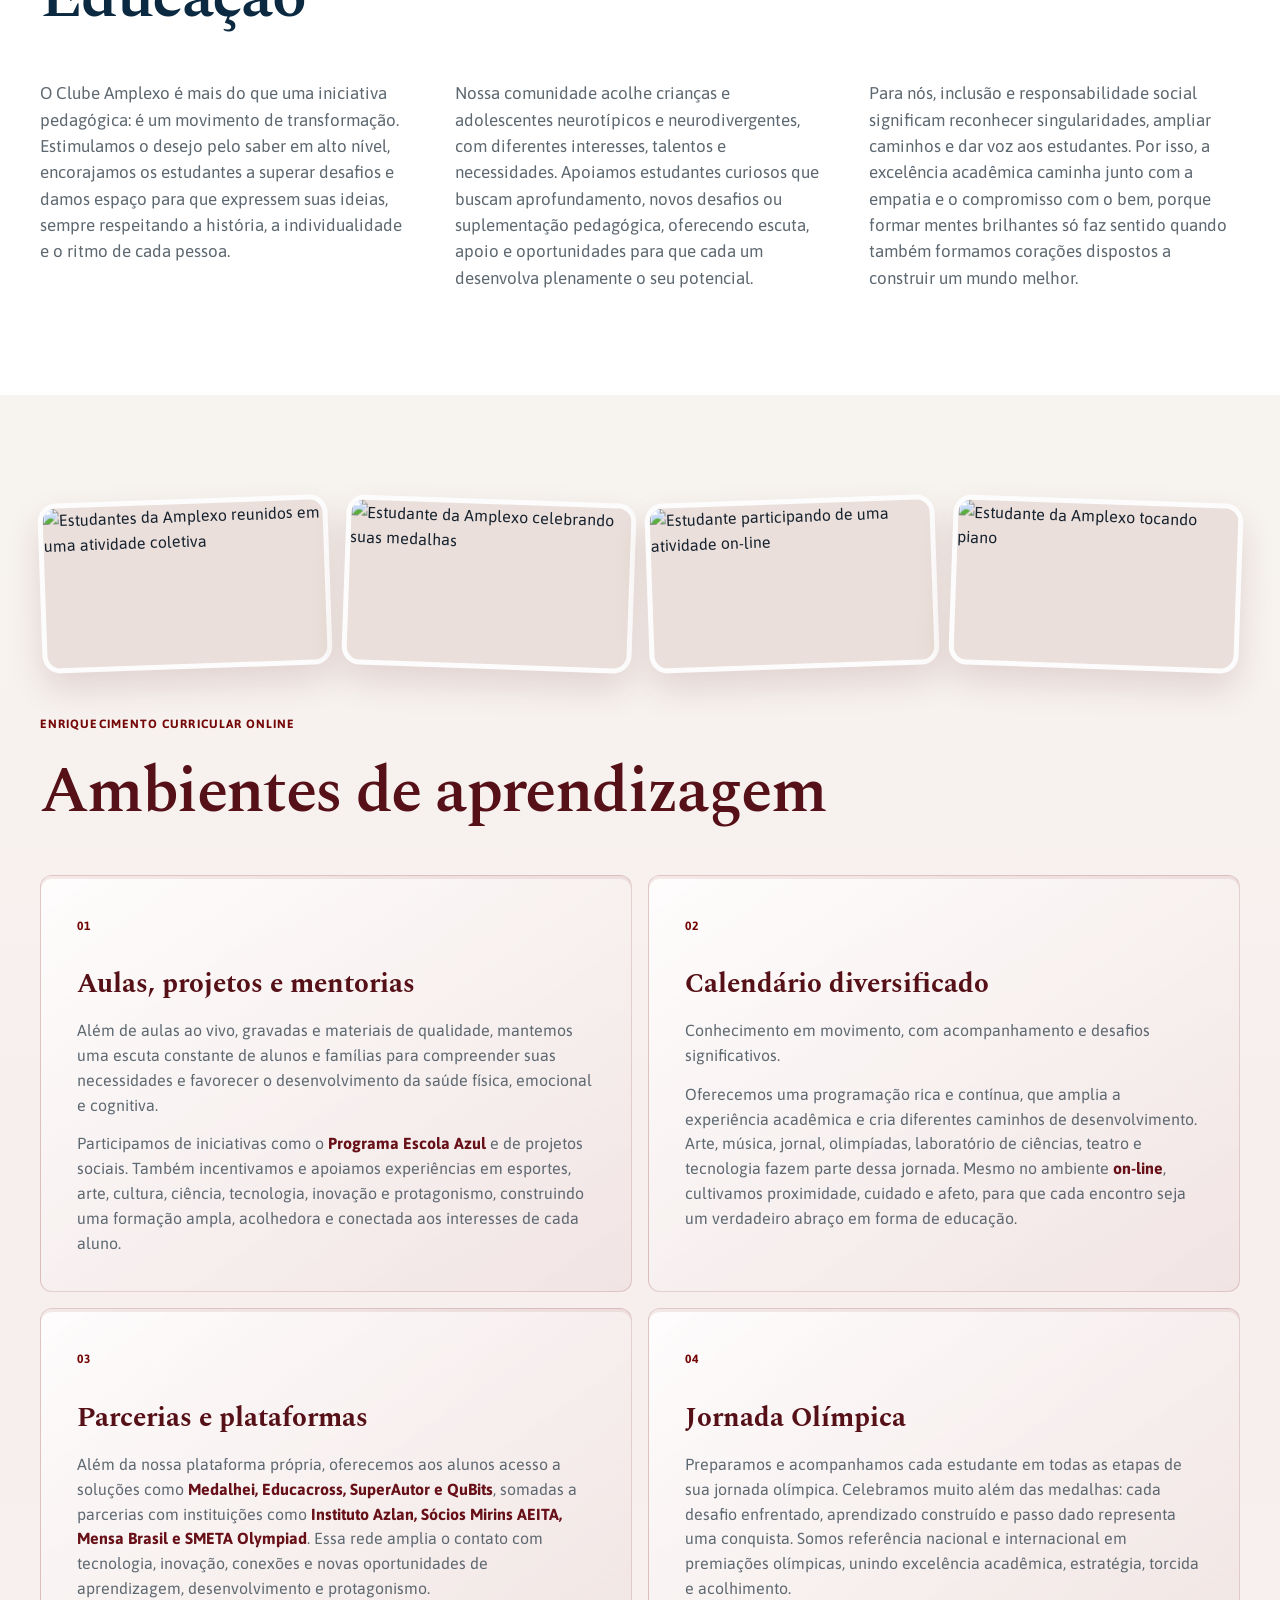
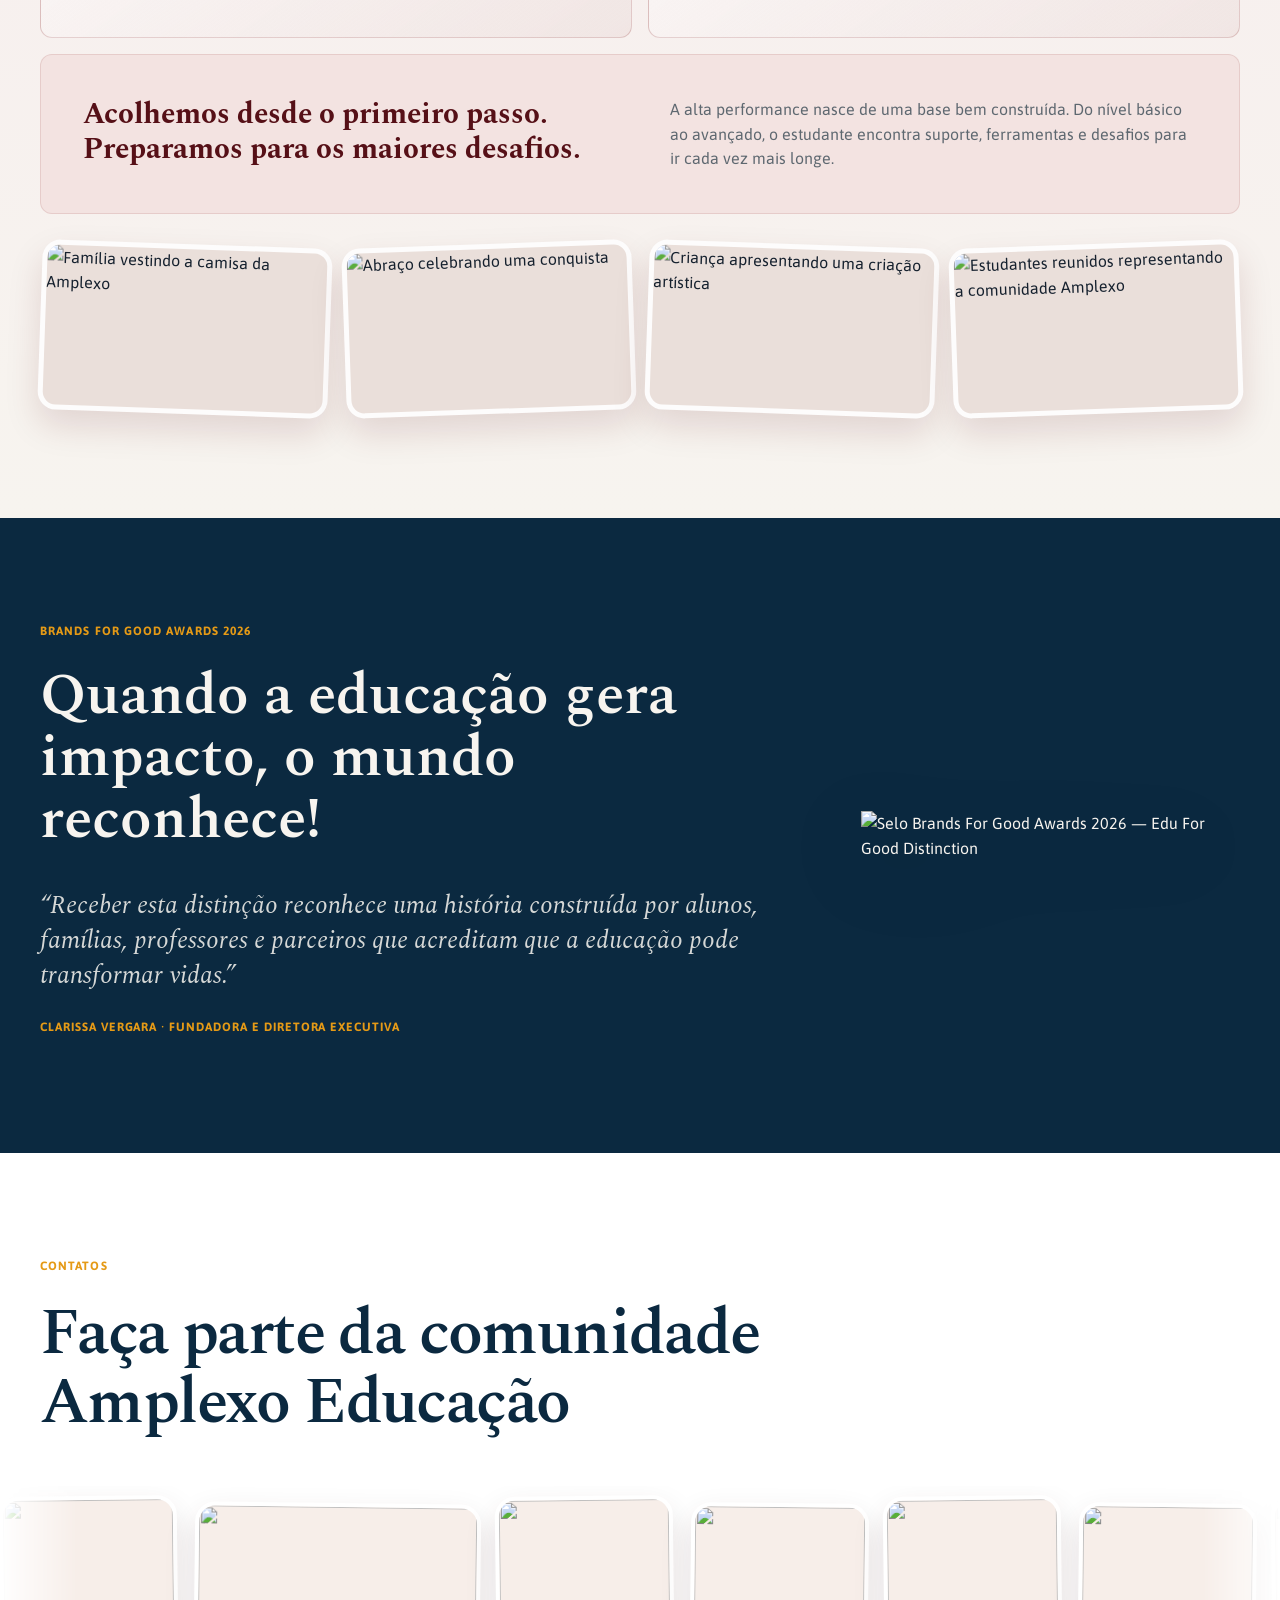
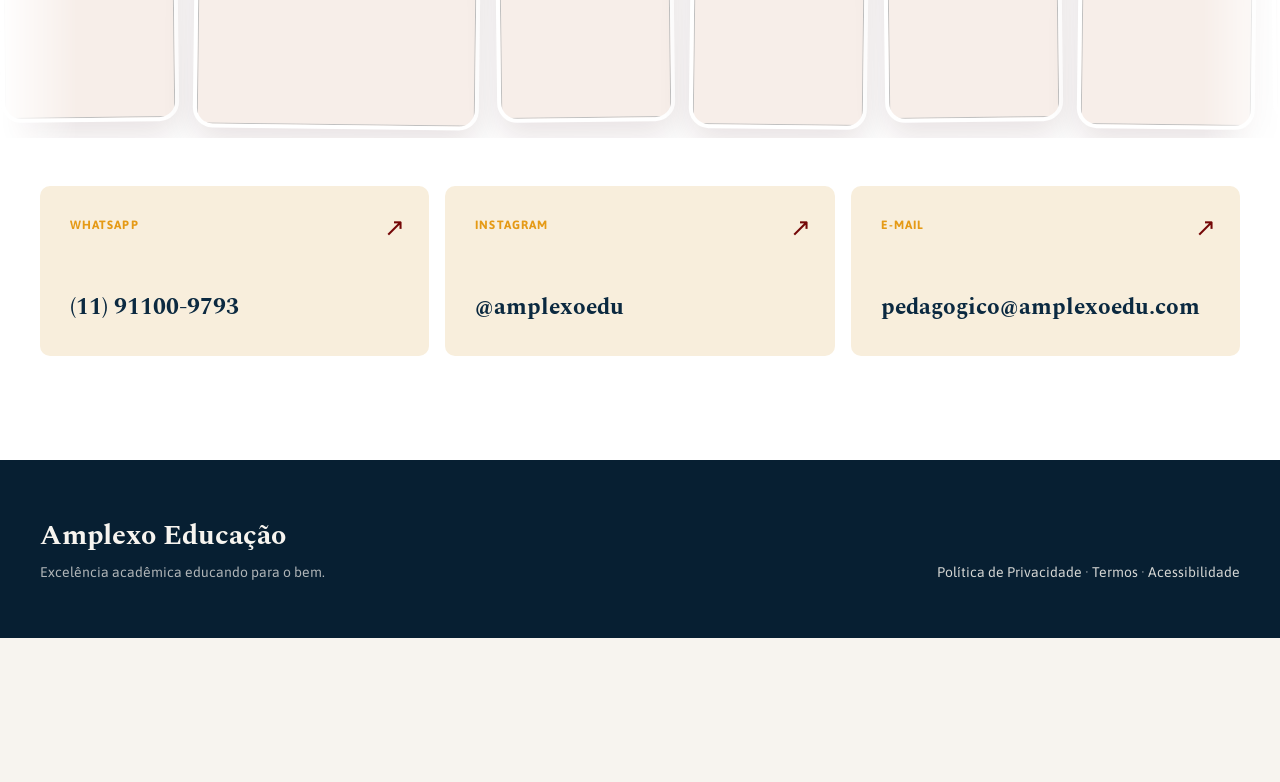
==== commit 5b87f933: "feat: pagina inicial e Matriculas em ingles e espanhol, com seletor de idioma; aviso de cookies mais" ====
--- a/index.html
+++ b/index.html
@@ -4,6 +4,15 @@
   <meta charset="utf-8">
   <meta name="viewport" content="width=device-width, initial-scale=1">
   <title>Amplexo Educação | Clube de enriquecimento curricular</title>
+  <!-- idiomas:inicio -->
+  <link rel="alternate" hreflang="pt-BR" href="https://amplexoedu.com/">
+  <link rel="alternate" hreflang="en" href="https://amplexoedu.com/en/">
+  <link rel="alternate" hreflang="es" href="https://amplexoedu.com/es/">
+  <link rel="alternate" hreflang="x-default" href="https://amplexoedu.com/en/">
+  <link rel="stylesheet" href="css/global.css">
+  <script src="js/global.js"></script>
+  <script src="js/cookies.js" defer></script>
+  <!-- idiomas:fim -->
   <meta name="description" content="Toda criança merece um desafio do seu tamanho. Conheça as trilhas de enriquecimento curricular da Amplexo.">
   <meta name="theme-color" content="#f7f4ef">
   <meta name="facebook-domain-verification" content="z6x4jr9kprhsx80ei3z29fvrokv54x">
@@ -20,7 +29,6 @@
       document.documentElement.classList.add('is-staging');
     }
   </script>
-  <script src="js/cookies.js" defer></script>
 </head>
 <body id="inicio">
   <a class="skip-link" href="#conteudo">Ir para o conteúdo</a>
@@ -34,6 +42,7 @@
         <a class="matriculas-button" href="matriculas/">MATRÍCULAS 2027</a>
         <a class="journal-button" href="jornal-amplexo/">Jornal Amplexo <span aria-hidden="true">→</span></a>
       </div>
+      <!-- idioma:seletor --><nav class="lang-switch" aria-label="Escolher idioma"><a href="./" hreflang="pt-BR" lang="pt-BR" data-idioma="pt" aria-label="Português" title="Português" aria-current="true"><img src="assets/flags/br.svg" alt="" width="18" height="13"><span>PT</span></a><a href="en/" hreflang="en" lang="en" data-idioma="en" aria-label="English" title="English"><img src="assets/flags/us.svg" alt="" width="18" height="13"><span>EN</span></a><a href="es/" hreflang="es" lang="es" data-idioma="es" aria-label="Español" title="Español"><img src="assets/flags/es.svg" alt="" width="18" height="13"><span>ES</span></a></nav><!-- /idioma:seletor -->
     </div>
   </header>
 
--- a/css/global.css
+++ b/css/global.css
@@ -0,0 +1,110 @@
+/* Amplexo Educação — estilos comuns: seletor de idioma e capa de vídeo do YouTube */
+
+/* ---------- Seletor de idioma ---------- */
+.lang-switch {
+  --ls-bg: rgba(255, 255, 255, .08);
+  --ls-border: rgba(255, 255, 255, .22);
+  --ls-hover: rgba(255, 255, 255, .14);
+  --ls-active-bg: #fff;
+  --ls-active-fg: #740707;
+  display: inline-flex; align-items: center; gap: 2px; flex: none;
+  padding: 3px; border-radius: 999px;
+  background: var(--ls-bg); box-shadow: inset 0 0 0 1px var(--ls-border);
+  font-family: inherit; font-size: 12px; font-weight: 700; letter-spacing: .04em; line-height: 1;
+}
+.lang-switch a {
+  display: inline-flex; align-items: center; gap: 6px;
+  min-height: 32px; padding: 0 10px; border-radius: 999px;
+  color: inherit; text-decoration: none; opacity: .82;
+  transition: background .25s, color .25s, opacity .25s;
+}
+.lang-switch a:hover { opacity: 1; background: var(--ls-hover); }
+.lang-switch a[aria-current="true"] { opacity: 1; background: var(--ls-active-bg); color: var(--ls-active-fg); }
+.lang-switch a:focus-visible { outline: 2px solid currentColor; outline-offset: 2px; }
+.lang-switch img { display: block; width: 18px; height: auto; border-radius: 2px; box-shadow: 0 0 0 1px rgba(0, 0, 0, .14); }
+@media (max-width: 520px) {
+  .lang-switch a { padding: 0 7px; }
+  .lang-switch a span { display: none; } /* no celular, só as bandeiras (o nome do idioma continua no aria-label) */
+}
+
+/* Nova página inicial: branco sobre o hero escuro, vinho quando a barra fica clara */
+.nav .lang-switch { color: #fff; }
+.nav.is-scrolled .lang-switch {
+  --ls-bg: rgba(116, 7, 7, .05); --ls-border: rgba(116, 7, 7, .16); --ls-hover: rgba(116, 7, 7, .08);
+  --ls-active-bg: #740707; --ls-active-fg: #fff;
+  color: #3b2d30;
+}
+.menu-open .nav .lang-switch { --ls-bg: rgba(255, 255, 255, .08); --ls-border: rgba(255, 255, 255, .22); --ls-active-bg: #fff; --ls-active-fg: #740707; color: #fff; }
+
+/* Páginas do Clube Amplexo (tema claro/escuro do styles.css) */
+.nav-controls .lang-switch {
+  --ls-bg: var(--card); --ls-border: var(--glass-border); --ls-hover: var(--primary-dim);
+  --ls-active-bg: var(--primary); --ls-active-fg: #fff;
+  border-radius: 8px; color: var(--text); font-family: 'Outfit', sans-serif;
+}
+.nav-controls .lang-switch a { border-radius: 6px; }
+
+/* Jornal Amplexo */
+.topbar .lang-switch {
+  --ls-bg: transparent; --ls-border: rgba(116, 7, 7, .18); --ls-hover: rgba(116, 7, 7, .07);
+  --ls-active-bg: #740707; --ls-active-fg: #fff;
+  justify-self: end; color: #740707;
+}
+.topbar-inner:has(.lang-switch) { grid-template-columns: 1fr auto 1fr; }
+.topbar .edition { display: none; }
+
+/* Páginas legais */
+.legal-top .lang-switch {
+  --ls-bg: #fff; --ls-border: rgba(28, 20, 22, .12); --ls-hover: rgba(116, 7, 7, .06);
+  --ls-active-bg: #740707; --ls-active-fg: #fff;
+  color: #3b2d30;
+}
+
+/* Página inicial e Matrículas (cabeçalho claro) */
+.site-header .lang-switch {
+  --ls-bg: #fff; --ls-border: rgba(116, 7, 7, .16); --ls-hover: rgba(116, 7, 7, .07);
+  --ls-active-bg: #740707; --ls-active-fg: #fff;
+  color: #3b2d30;
+}
+
+/* ---------- Vídeo do YouTube: capa que só carrega o player ao clicar ---------- */
+.yt-facade {
+  position: absolute; inset: 0; width: 100%; height: 100%;
+  display: grid; place-items: center; align-content: center; gap: 10px;
+  padding: 16px; border: 0; cursor: pointer;
+  background: #000; color: #fff; font: inherit; text-align: center;
+  overflow: hidden;
+}
+.yt-facade img { position: absolute; inset: 0; width: 100%; height: 100%; object-fit: cover; opacity: .72; transition: opacity .3s, transform .6s; }
+.yt-facade:hover img, .yt-facade:focus-visible img { opacity: .55; transform: scale(1.03); }
+.yt-facade-play {
+  position: relative; display: grid; place-items: center; width: 68px; height: 48px; border-radius: 14px;
+  background: #e00; box-shadow: 0 8px 24px rgba(0, 0, 0, .4); transition: transform .3s;
+}
+.yt-facade-play::before { content: ""; margin-left: 4px; border-style: solid; border-width: 10px 0 10px 17px; border-color: transparent transparent transparent #fff; }
+.yt-facade:hover .yt-facade-play { transform: scale(1.08); }
+.yt-facade-aviso {
+  position: relative; max-width: 30ch; font-size: 12px; line-height: 1.4; font-weight: 500;
+  text-shadow: 0 1px 6px rgba(0, 0, 0, .8);
+}
+.yt-facade:focus-visible { outline: 3px solid #fff; outline-offset: -3px; }
+.yt-player { position: absolute; inset: 0; width: 100%; height: 100%; border: 0; }
+
+@media (prefers-reduced-motion: reduce) {
+  .lang-switch a, .yt-facade img, .yt-facade-play { transition: none; }
+}
+
+/* Páginas do Clube: em tablets (769–1024 px) o menu completo + seletor não cabem na barra.
+   Mesmo comportamento do celular (menu "hambúrguer"), que antes só valia até 768 px. */
+@media (min-width: 769px) and (max-width: 1024px) {
+  .navbar .ctrl-btn.nav-toggle { display: inline-flex; }
+  .navbar .nav-controls { margin-left: auto; gap: 8px; }
+  .navbar .nav-menu { position: absolute; top: calc(100% + 10px); left: 16px; right: 16px; margin: 0; padding: 10px; flex-direction: column; align-items: stretch; gap: 8px; border: 1px solid var(--glass-border); border-radius: 12px; background: var(--card); box-shadow: var(--shadow); opacity: 0; visibility: hidden; pointer-events: none; transform: translateY(-8px); transition: .25s var(--ease); z-index: 1001; }
+  .navbar .nav-menu.open { opacity: 1; visibility: visible; pointer-events: auto; transform: translateY(0); }
+  .navbar .nav-link { width: 100%; justify-content: flex-start; padding: 11px 12px; font-size: .78rem; letter-spacing: .5px; }
+  .navbar .nav-item { width: 100%; flex-direction: column; align-items: stretch; }
+  .navbar .nav-item-has-submenu > .nav-link::after { margin-left: auto; }
+  .navbar .nav-submenu { position: static; min-width: 0; margin-top: 6px; padding: 0 0 0 12px; border: none; border-radius: 0; background: transparent; box-shadow: none; opacity: 1; visibility: visible; pointer-events: auto; transform: none; }
+  .navbar .nav-sublink { width: 100%; justify-content: flex-start; padding: 10px 12px; font-size: .74rem; letter-spacing: .4px; background: rgba(255, 255, 255, .02); }
+  [data-theme="light"] .navbar .nav-sublink { background: rgba(0, 0, 0, .02); }
+}
--- a/css/home-reference.css
+++ b/css/home-reference.css
@@ -194,3 +194,11 @@
 .header-actions{justify-self:end;display:inline-flex;align-items:center;gap:12px}
 .matriculas-button{display:inline-flex;align-items:center;padding:11px 18px;border-radius:999px;background:#e59a16;color:#16050a;font-size:12.5px;font-weight:700;letter-spacing:.03em;text-decoration:none;box-shadow:0 4px 14px rgba(229,154,22,.35);transition:background .2s,transform .2s,box-shadow .2s}
 .matriculas-button:hover{background:#d97706;transform:translateY(-2px);box-shadow:0 6px 20px rgba(229,154,22,.5)}
+
+/* Seletor de idioma: à direita no computador; no celular, logo e bandeiras na primeira linha e os botões na segunda */
+.header-inner>.lang-switch{justify-self:end}
+@media (max-width:760px){
+  .site-header{height:auto;padding:12px 0}
+  .header-inner{flex-wrap:wrap;row-gap:12px}
+  .header-actions{order:3;width:100%;justify-content:center}
+}
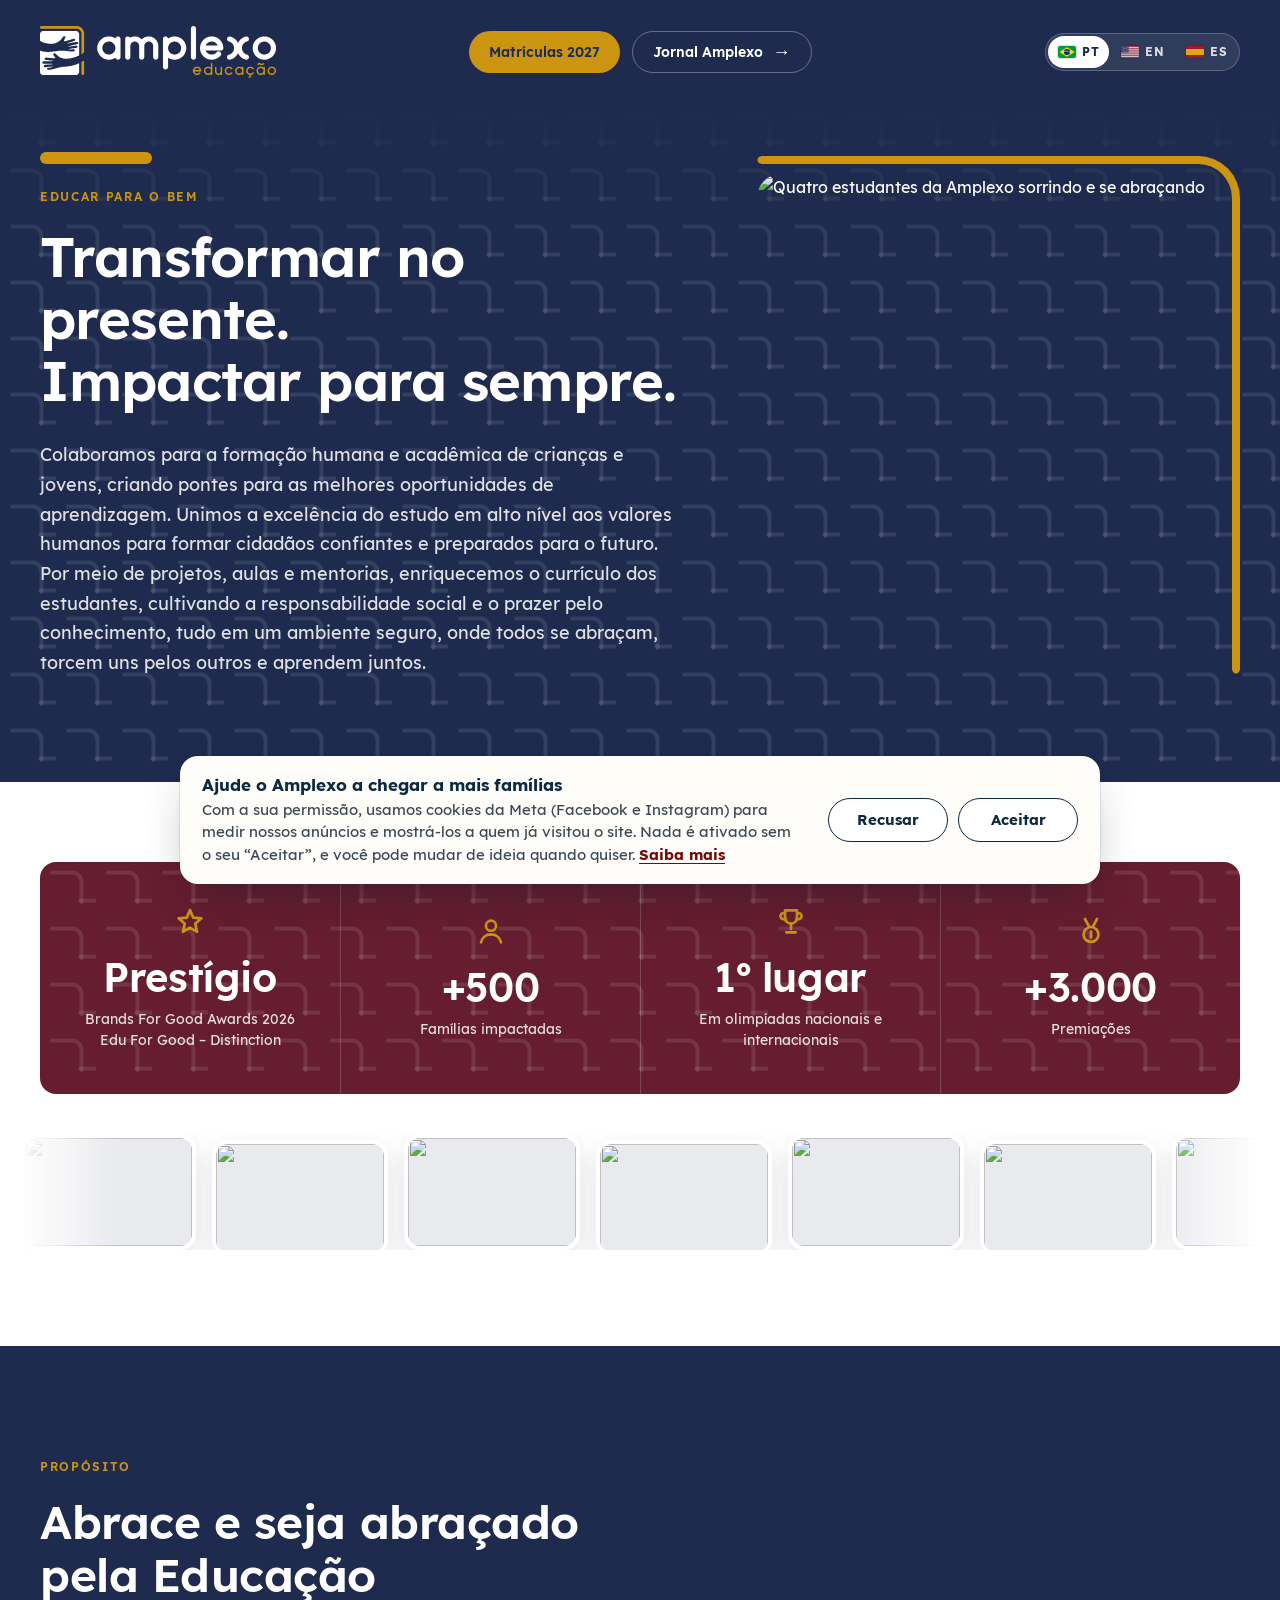
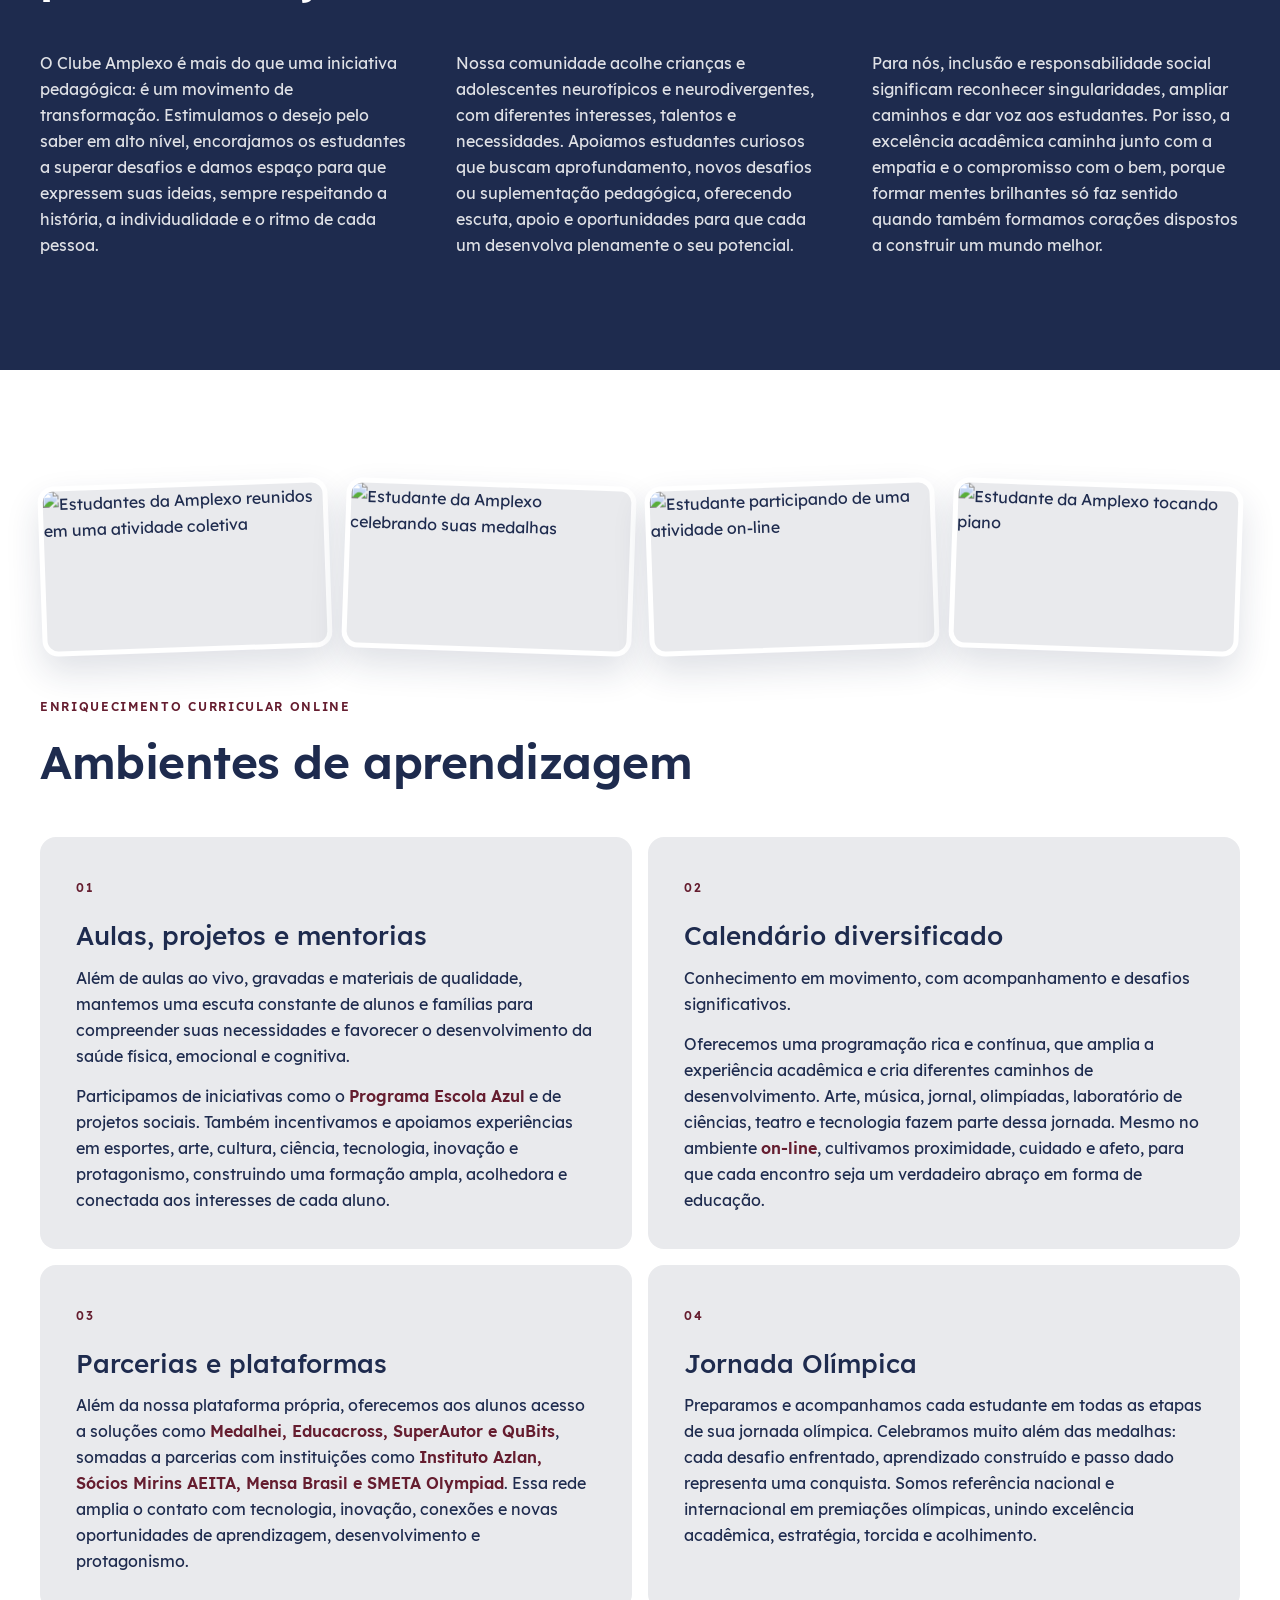
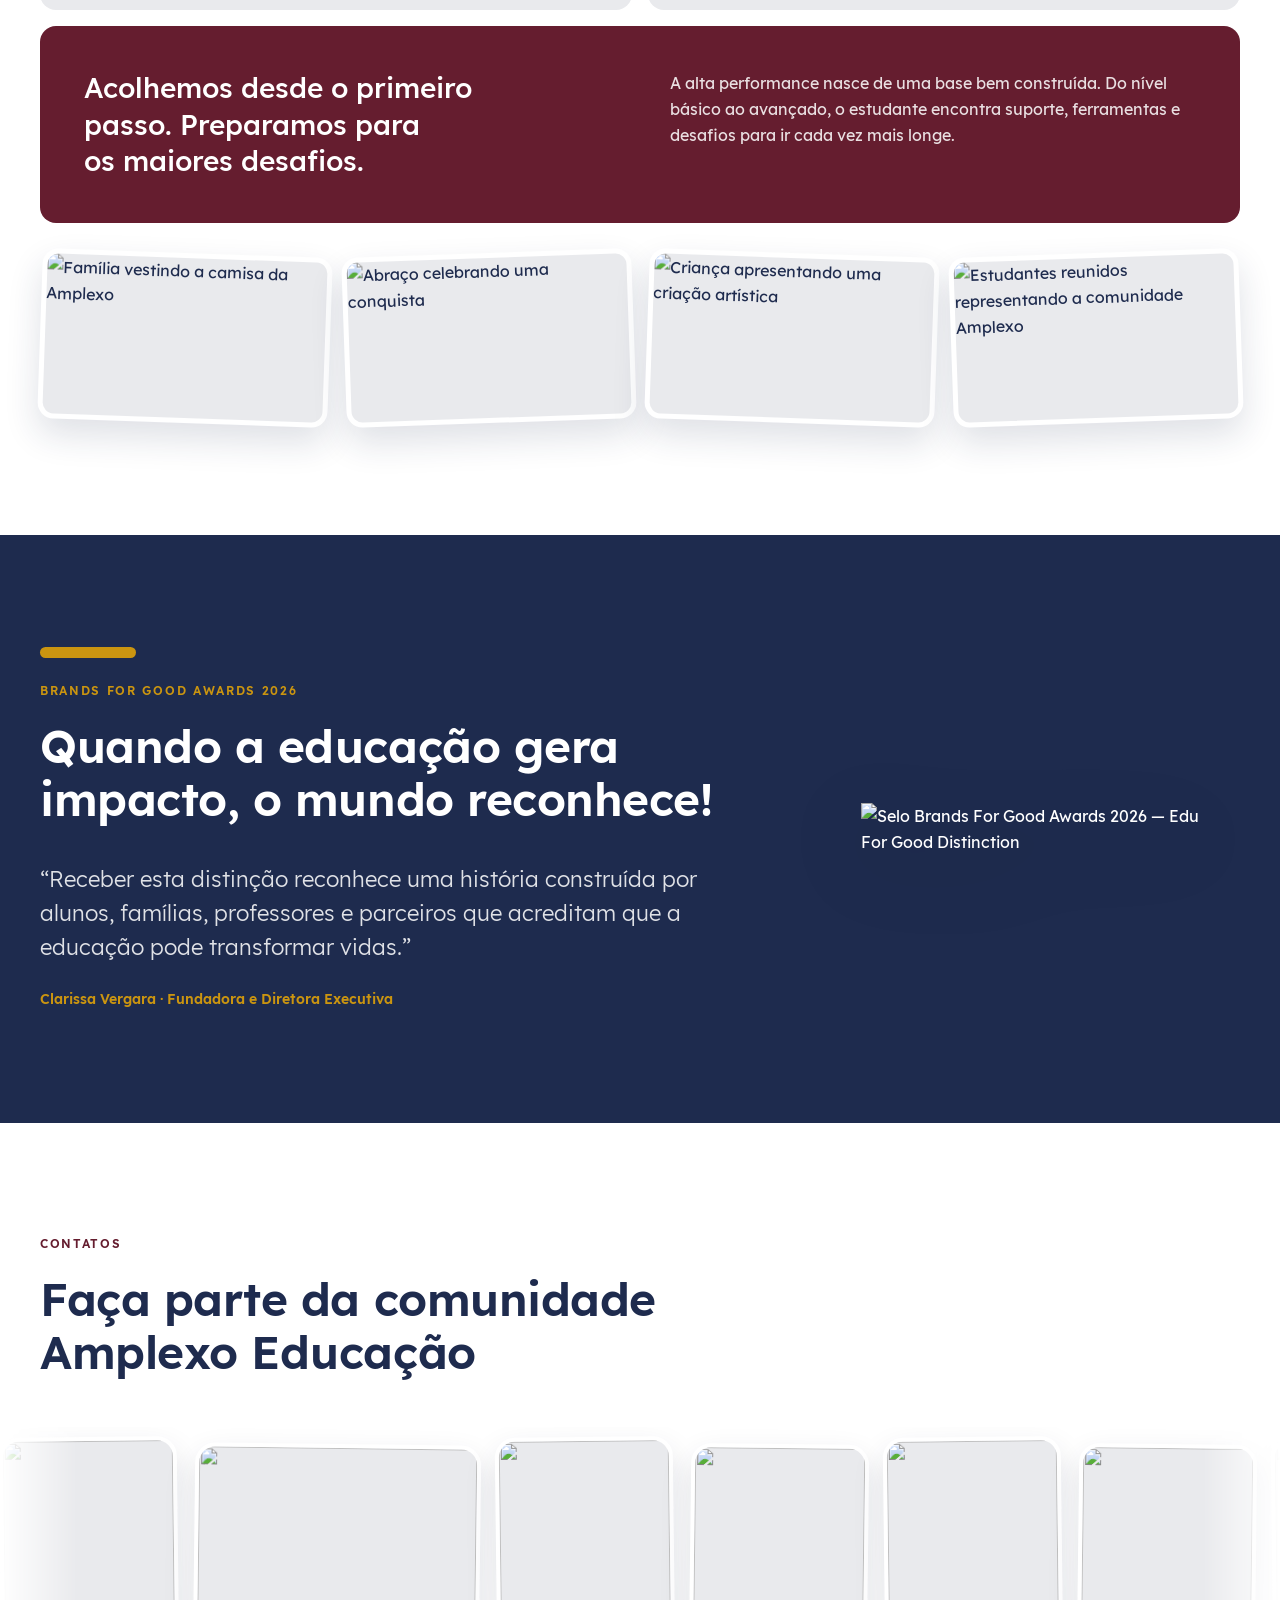
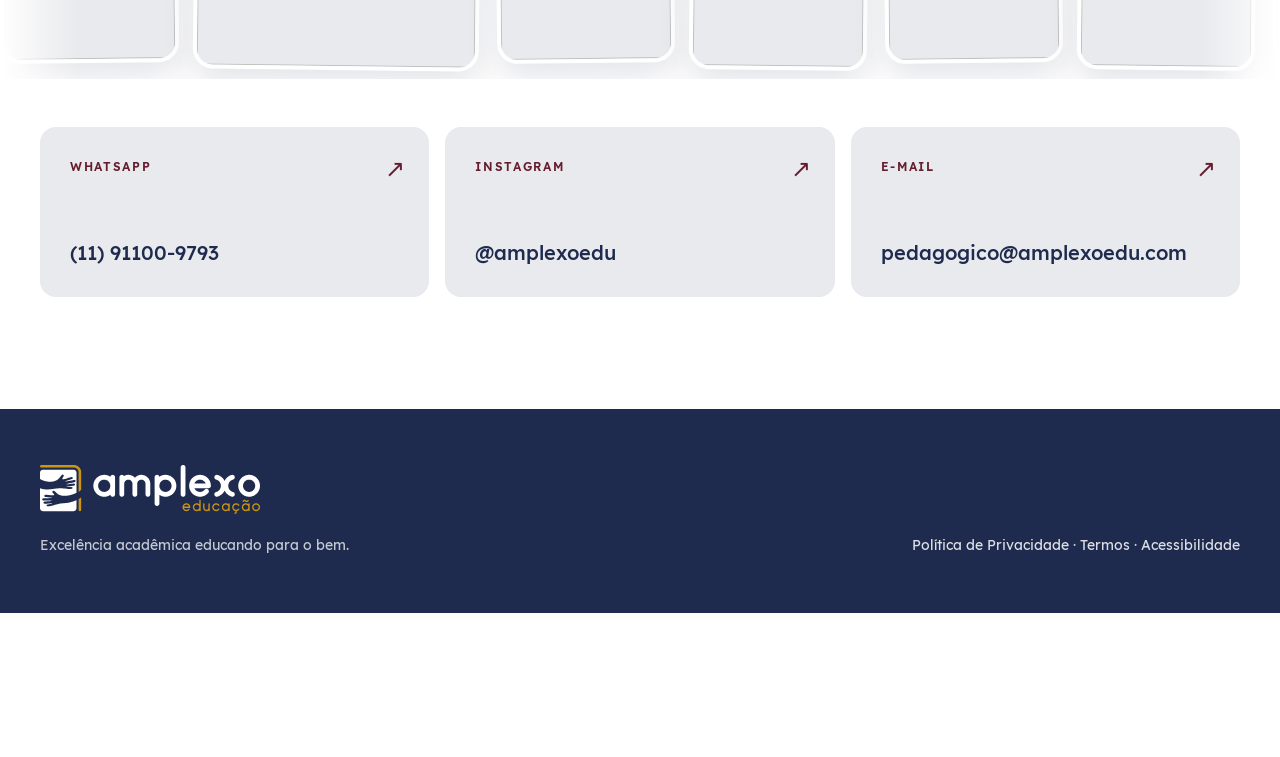
==== commit 6526544a: "feat: aplica o kit de marca na pagina inicial (PT, EN, ES) - cores: so azul, vermelho, ouro e branco" ====
--- a/index.html
+++ b/index.html
@@ -14,9 +14,26 @@
   <script src="js/cookies.js" defer></script>
   <!-- idiomas:fim -->
   <meta name="description" content="Toda criança merece um desafio do seu tamanho. Conheça as trilhas de enriquecimento curricular da Amplexo.">
-  <meta name="theme-color" content="#f7f4ef">
+  <meta name="theme-color" content="#1E2B4E">
   <meta name="facebook-domain-verification" content="z6x4jr9kprhsx80ei3z29fvrokv54x">
-  <link rel="icon" href="assets/images/redlogo.png">
+  <!-- Marca: favicon, ícones de aplicativo e imagem de compartilhamento (kit de marca, pasta 04) -->
+  <link rel="icon" href="favicon.ico" sizes="48x48">
+  <link rel="icon" href="assets/brand/favicon.svg" type="image/svg+xml">
+  <link rel="apple-touch-icon" href="assets/brand/apple-touch-icon_180px.png">
+  <link rel="manifest" href="assets/brand/site.webmanifest">
+  <meta property="og:type" content="website">
+  <meta property="og:site_name" content="Amplexo Educação">
+  <meta property="og:title" content="Amplexo Educação | Clube de enriquecimento curricular">
+  <meta property="og:description" content="Toda criança merece um desafio do seu tamanho. Conheça as trilhas de enriquecimento curricular da Amplexo.">
+  <meta property="og:url" content="https://amplexoedu.com/">
+  <meta property="og:locale" content="pt_BR">
+  <meta property="og:image" content="https://amplexoedu.com/assets/brand/imagem-de-compartilhamento_1200x630.jpg">
+  <meta property="og:image:width" content="1200">
+  <meta property="og:image:height" content="630">
+  <meta property="og:image:alt" content="Marca Amplexo Educação sobre fundo azul">
+  <meta name="twitter:card" content="summary_large_image">
+  <link rel="preload" href="assets/fonts/lexend-400.woff2" as="font" type="font/woff2" crossorigin>
+  <link rel="preload" href="assets/fonts/lexend-600.woff2" as="font" type="font/woff2" crossorigin>
   <link rel="stylesheet" href="css/fonts.css">
   <link rel="stylesheet" href="css/home-reference.css">
   <script>
@@ -36,10 +53,13 @@
   <header class="site-header">
     <div class="shell header-inner">
       <a class="brand" href="#inicio" aria-label="Voltar ao início da página">
-        <img src="assets/images/amplexo-logo-full.png" alt="Amplexo Educação">
+        <picture>
+          <source media="(max-width: 359px)" srcset="assets/brand/amplexo_sem-descritor_negativa.svg" width="991" height="187">
+          <img src="assets/brand/amplexo_horizontal_negativa.svg" alt="Amplexo Educação" width="1012" height="224">
+        </picture>
       </a>
       <div class="header-actions">
-        <a class="matriculas-button" href="matriculas/">MATRÍCULAS 2027</a>
+        <a class="matriculas-button" href="matriculas/">Matrículas 2027</a>
         <a class="journal-button" href="jornal-amplexo/">Jornal Amplexo <span aria-hidden="true">→</span></a>
       </div>
       <!-- idioma:seletor --><nav class="lang-switch" aria-label="Escolher idioma"><a href="./" hreflang="pt-BR" lang="pt-BR" data-idioma="pt" aria-label="Português" title="Português" aria-current="true"><img src="assets/flags/br.svg" alt="" width="18" height="13"><span>PT</span></a><a href="en/" hreflang="en" lang="en" data-idioma="en" aria-label="English" title="English"><img src="assets/flags/us.svg" alt="" width="18" height="13"><span>EN</span></a><a href="es/" hreflang="es" lang="es" data-idioma="es" aria-label="Español" title="Español"><img src="assets/flags/es.svg" alt="" width="18" height="13"><span>ES</span></a></nav><!-- /idioma:seletor -->
@@ -49,8 +69,8 @@
   <main id="conteudo">
     <section id="amplexo" class="hero">
       <div class="hero-inner">
-        <div class="hero-content reveal">
-          <p class="eyebrow amber">Educar para o bem</p>
+        <div class="hero-content has-faixa reveal">
+          <p class="eyebrow">Educar para o bem</p>
           <h1>Transformar no presente.<br>Impactar para sempre.</h1>
           <p class="hero-copy">Colaboramos para a formação humana e acadêmica de crianças e jovens, criando pontes para as melhores oportunidades de aprendizagem. Unimos a excelência do estudo em alto nível aos valores humanos para formar cidadãos confiantes e preparados para o futuro. Por meio de projetos, aulas e mentorias, enriquecemos o currículo dos estudantes, cultivando a responsabilidade social e o prazer pelo conhecimento, tudo em um ambiente seguro, onde todos se abraçam, torcem uns pelos outros e aprendem juntos.</p>
         </div>
@@ -61,14 +81,13 @@
     </section>
 
     <section class="credibility shell" aria-labelledby="cred-title">
-      <div class="transition-line" aria-hidden="true"></div>
       <h2 id="cred-title" class="sr-only">Indicadores de credibilidade</h2>
       <div class="metrics-scene">
         <div class="metrics reveal">
-        <article><strong>Prestígio</strong><span>Brands For Good Awards 2026<br>Edu For Good – Distinction</span></article>
-        <article><strong>+500</strong><span>Famílias impactadas</span></article>
-        <article><strong>1º lugar</strong><span>Em olimpíadas nacionais e internacionais</span></article>
-        <article><strong>+3.000</strong><span>Premiações</span></article>
+        <article><img class="metric-icon" src="assets/brand/icones/icone-estrela_ouro.svg" alt="" width="32" height="32"><strong>Prestígio</strong><span>Brands For Good Awards 2026<br>Edu For Good – Distinction</span></article>
+        <article><img class="metric-icon" src="assets/brand/icones/icone-aluno_ouro.svg" alt="" width="32" height="32"><strong>+500</strong><span>Famílias impactadas</span></article>
+        <article><img class="metric-icon" src="assets/brand/icones/icone-trofeu_ouro.svg" alt="" width="32" height="32"><strong>1º lugar</strong><span>Em olimpíadas nacionais e internacionais</span></article>
+        <article><img class="metric-icon" src="assets/brand/icones/icone-medalha_ouro.svg" alt="" width="32" height="32"><strong>+3.000</strong><span>Premiações</span></article>
         </div>
         <div class="family-carousel" aria-label="Famílias que fazem parte da comunidade Amplexo">
           <div class="family-carousel-track">
@@ -99,7 +118,7 @@
 
     <section id="clube" class="manifesto section-pad">
       <div class="narrow reveal">
-        <p class="eyebrow teal">Propósito</p>
+        <p class="eyebrow">Propósito</p>
         <h2>Abrace e seja abraçado pela Educação</h2>
         <div class="editorial-copy">
           <p>O Clube Amplexo é mais do que uma iniciativa pedagógica: é um movimento de transformação. Estimulamos o desejo pelo saber em alto nível, encorajamos os estudantes a superar desafios e damos espaço para que expressem suas ideias, sempre respeitando a história, a individualidade e o ritmo de cada pessoa.</p>
@@ -119,7 +138,7 @@
         </div>
         <div class="learning-content">
         <div class="section-heading reveal">
-          <p class="eyebrow wine">Enriquecimento curricular Online</p>
+          <p class="eyebrow">Enriquecimento curricular Online</p>
           <h2>Ambientes de aprendizagem</h2>
         </div>
         <div class="learning-grid">
@@ -144,8 +163,8 @@
 
     <section id="impacto" class="impact section-pad">
       <div class="shell impact-grid">
-        <div class="impact-copy reveal">
-          <p class="eyebrow amber">Brands For Good Awards 2026</p>
+        <div class="impact-copy has-faixa reveal">
+          <p class="eyebrow">Brands For Good Awards 2026</p>
           <h2>Quando a educação gera impacto, o mundo reconhece!</h2>
           <blockquote>“Receber esta distinção reconhece uma história construída por alunos, famílias, professores e parceiros que acreditam que a educação pode transformar vidas.”</blockquote>
           <p class="signature">Clarissa Vergara · Fundadora e Diretora Executiva</p>
@@ -157,7 +176,7 @@
     <section class="contact section-pad">
       <div class="shell">
         <div class="section-heading reveal">
-          <p class="eyebrow amber">Contatos</p>
+          <p class="eyebrow">Contatos</p>
           <h2>Faça parte da comunidade Amplexo Educação</h2>
         </div>
         <div class="community-carousel reveal" aria-label="Pessoas que fazem parte da comunidade Amplexo Educação">
@@ -203,7 +222,7 @@
 
   <footer class="footer">
     <div class="shell footer-grid">
-      <div><strong>Amplexo Educação</strong><p>Excelência acadêmica educando para o bem.</p></div>
+      <div><img class="footer-logo" src="assets/brand/amplexo_horizontal_negativa.svg" alt="Amplexo Educação" width="1012" height="224" loading="lazy"><p>Excelência acadêmica educando para o bem.</p></div>
       <p class="footer-legal-links">
         <a href="privacidade/">Política de Privacidade</a> ·
         <a href="termos/">Termos</a> ·
--- a/css/fonts.css
+++ b/css/fonts.css
@@ -1,5 +1,6 @@
 /* Fontes hospedadas no próprio site (sem enviar dados dos visitantes ao Google).
-   Asap, Cormorant Garamond, Outfit e Spectral — SIL Open Font License 1.1 (https://openfontlicense.org). */
+   Asap, Cormorant Garamond, Outfit e Spectral — SIL Open Font License 1.1 (https://openfontlicense.org).
+   Lexend (fonte institucional do kit de marca, assets/fonts/lexend-OFL.txt) — SIL Open Font License 1.1. */
 @font-face{font-family:'Asap';font-style:normal;font-weight:400 700;font-display:swap;src:url(../assets/fonts/asap-variable.woff2) format('woff2');unicode-range:U+0000-00FF, U+0131, U+0152-0153, U+02BB-02BC, U+02C6, U+02DA, U+02DC, U+0304, U+0308, U+0329, U+2000-206F, U+20AC, U+2122, U+2191, U+2193, U+2212, U+2215, U+FEFF, U+FFFD}
 @font-face{font-family:'Cormorant Garamond';font-style:normal;font-weight:500 700;font-display:swap;src:url(../assets/fonts/cormorant-garamond-variable.woff2) format('woff2');unicode-range:U+0000-00FF, U+0131, U+0152-0153, U+02BB-02BC, U+02C6, U+02DA, U+02DC, U+0304, U+0308, U+0329, U+2000-206F, U+20AC, U+2122, U+2191, U+2193, U+2212, U+2215, U+FEFF, U+FFFD}
 @font-face{font-family:'Outfit';font-style:normal;font-weight:300 800;font-display:swap;src:url(../assets/fonts/outfit-variable.woff2) format('woff2');unicode-range:U+0000-00FF, U+0131, U+0152-0153, U+02BB-02BC, U+02C6, U+02DA, U+02DC, U+0304, U+0308, U+0329, U+2000-206F, U+20AC, U+2122, U+2191, U+2193, U+2212, U+2215, U+FEFF, U+FFFD}
@@ -9,3 +10,8 @@
 @font-face{font-family:'Spectral';font-style:normal;font-weight:500;font-display:swap;src:url(../assets/fonts/spectral-500.woff2) format('woff2');unicode-range:U+0000-00FF, U+0131, U+0152-0153, U+02BB-02BC, U+02C6, U+02DA, U+02DC, U+0304, U+0308, U+0329, U+2000-206F, U+20AC, U+2122, U+2191, U+2193, U+2212, U+2215, U+FEFF, U+FFFD}
 @font-face{font-family:'Spectral';font-style:normal;font-weight:600;font-display:swap;src:url(../assets/fonts/spectral-600.woff2) format('woff2');unicode-range:U+0000-00FF, U+0131, U+0152-0153, U+02BB-02BC, U+02C6, U+02DA, U+02DC, U+0304, U+0308, U+0329, U+2000-206F, U+20AC, U+2122, U+2191, U+2193, U+2212, U+2215, U+FEFF, U+FFFD}
 @font-face{font-family:'Spectral';font-style:normal;font-weight:700;font-display:swap;src:url(../assets/fonts/spectral-700.woff2) format('woff2');unicode-range:U+0000-00FF, U+0131, U+0152-0153, U+02BB-02BC, U+02C6, U+02DA, U+02DC, U+0304, U+0308, U+0329, U+2000-206F, U+20AC, U+2122, U+2191, U+2193, U+2212, U+2215, U+FEFF, U+FFFD}
+@font-face{font-family:'Lexend';font-style:normal;font-weight:300;font-display:swap;src:url(../assets/fonts/lexend-300.woff2) format('woff2');unicode-range:U+0000-00FF, U+0131, U+0152-0153, U+02BB-02BC, U+02C6, U+02DA, U+02DC, U+0304, U+0308, U+0329, U+2000-206F, U+20AC, U+2122, U+2191, U+2193, U+2212, U+2215, U+FEFF, U+FFFD}
+@font-face{font-family:'Lexend';font-style:normal;font-weight:400;font-display:swap;src:url(../assets/fonts/lexend-400.woff2) format('woff2');unicode-range:U+0000-00FF, U+0131, U+0152-0153, U+02BB-02BC, U+02C6, U+02DA, U+02DC, U+0304, U+0308, U+0329, U+2000-206F, U+20AC, U+2122, U+2191, U+2193, U+2212, U+2215, U+FEFF, U+FFFD}
+@font-face{font-family:'Lexend';font-style:normal;font-weight:500;font-display:swap;src:url(../assets/fonts/lexend-500.woff2) format('woff2');unicode-range:U+0000-00FF, U+0131, U+0152-0153, U+02BB-02BC, U+02C6, U+02DA, U+02DC, U+0304, U+0308, U+0329, U+2000-206F, U+20AC, U+2122, U+2191, U+2193, U+2212, U+2215, U+FEFF, U+FFFD}
+@font-face{font-family:'Lexend';font-style:normal;font-weight:600;font-display:swap;src:url(../assets/fonts/lexend-600.woff2) format('woff2');unicode-range:U+0000-00FF, U+0131, U+0152-0153, U+02BB-02BC, U+02C6, U+02DA, U+02DC, U+0304, U+0308, U+0329, U+2000-206F, U+20AC, U+2122, U+2191, U+2193, U+2212, U+2215, U+FEFF, U+FFFD}
+@font-face{font-family:'Lexend';font-style:normal;font-weight:700;font-display:swap;src:url(../assets/fonts/lexend-700.woff2) format('woff2');unicode-range:U+0000-00FF, U+0131, U+0152-0153, U+02BB-02BC, U+02C6, U+02DA, U+02DC, U+0304, U+0308, U+0329, U+2000-206F, U+20AC, U+2122, U+2191, U+2193, U+2212, U+2215, U+FEFF, U+FFFD}
--- a/css/home-reference.css
+++ b/css/home-reference.css
@@ -1,81 +1,114 @@
-:root{--paper:#f7f4ef;--cream:#f8eedc;--navy:#0b2940;--navy2:#071f32;--wine:#740707;--amber:#e59a16;--teal:#008477;--ink:#172331;--muted:#5e6870;--line:#d9d3ca}
+/* Página inicial (PT, EN, ES) — identidade visual do kit de marca Amplexo (manual v1.0, novembro de 2026).
+   Cores: só as quatro da marca. Tons de 10% e 20% apenas em fundos de áreas, como o manual permite.
+   No site, o azul é o fundo principal; o vermelho aparece em destaques e o ouro, pouco, "como um prêmio".
+   Fonte: Lexend (css/fonts.css). Na falta dela, Verdana e depois Arial, como pede o manual.
+   Vermelho: o site usa o oficial #651D2F, o mesmo do favicon, dos logos e do cores.css do kit.
+   O "vermelho para telas" #7A1428 (kit, pasta 03) vale só para as imagens de redes sociais. */
+:root{
+  --azul:#1E2B4E;--vermelho:#651D2F;--ouro:#CB9510;--branco:#FFFFFF;
+  --azul-10:#E9EAED;--azul-20:#D2D5DC;--vermelho-10:#F0E8EA;
+  --texto-claro:rgba(255,255,255,.86); /* branco sobre azul ou vermelho, para textos longos */
+  --ease:cubic-bezier(.22,1,.36,1);    /* curva de movimento do manual (ease-out) */
+  --padrao:url(../assets/brand/padrao-L_modulo_branco-10.svg) 0 0/56px 56px repeat; /* padrão de L: branco a 10% */
+}
 *{box-sizing:border-box}
 html{scroll-behavior:smooth}
-body{margin:0;overflow-x:hidden;background:var(--paper);color:var(--ink);font-family:Asap,Arial,sans-serif;line-height:1.55;-webkit-font-smoothing:antialiased}
+body{margin:0;overflow-x:hidden;background:var(--branco);color:var(--azul);font-family:Lexend,Verdana,Arial,sans-serif;font-size:16px;line-height:1.625;-webkit-font-smoothing:antialiased}
 a{color:inherit;text-decoration:none}
 img{display:block;max-width:100%}
+::selection{background:var(--ouro);color:var(--azul)}
+:focus-visible{outline:2px solid var(--vermelho);outline-offset:3px}
+.site-header :focus-visible,.hero :focus-visible,.manifesto :focus-visible,.impact :focus-visible,.footer :focus-visible{outline-color:var(--ouro)}
 .shell{width:min(1200px,calc(100% - 48px));margin-inline:auto}
 .narrow{width:min(900px,calc(100% - 48px));margin-inline:auto}
 .sr-only{position:absolute;width:1px;height:1px;padding:0;margin:-1px;overflow:hidden;clip:rect(0,0,0,0);white-space:nowrap;border:0}
-.skip-link{position:fixed;z-index:99;top:8px;left:8px;padding:10px 14px;background:#fff;transform:translateY(-150%)}
+.skip-link{position:fixed;z-index:99;top:8px;left:8px;padding:10px 14px;border-radius:8px;background:var(--branco);color:var(--azul);font-weight:600;transform:translateY(-150%)}
 .skip-link:focus{transform:none}
-.site-header{height:118px;background:var(--paper);position:relative;z-index:20}
-.site-header::after{content:"";position:absolute;z-index:1;top:100%;left:0;width:100%;height:24px;pointer-events:none;background:linear-gradient(to bottom,rgba(11,41,64,.16),transparent)}
-.header-inner{height:100%;display:grid;grid-template-columns:1fr auto 1fr;align-items:center}
-.brand{width:180px;flex:none}
-.brand img{width:100%;height:83px;object-fit:contain}
-.brand:focus-visible{outline:2px solid var(--wine);outline-offset:8px;border-radius:2px}
-.journal-button{justify-self:end;display:inline-flex;align-items:center;gap:10px;padding:12px 18px;border:1px solid rgba(116,7,7,.24);border-radius:999px;color:var(--wine);font-size:13px;font-weight:700;letter-spacing:.025em;transition:background .2s,color .2s,transform .2s}
-.journal-button:hover{background:var(--wine);color:#fff;transform:translateY(-2px)}
-.journal-button:focus-visible{outline:2px solid var(--wine);outline-offset:3px}
+
+/* ---------- Tipografia (hierarquia do manual) ---------- */
+h1,h2,h3{font-family:inherit;color:inherit;text-wrap:balance}
+.eyebrow{margin:0 0 20px;font-size:12px;line-height:1.5;font-weight:600;letter-spacing:.14em;text-transform:uppercase;color:var(--vermelho)}
+/* Faixa dourada: acima do título, alinhada à esquerda; comprimento = 2x o tamanho do título; espessura = 1/9 do comprimento */
+.has-faixa{--faixa:96px}
+.has-faixa .eyebrow::before{content:"";display:block;width:var(--faixa);height:calc(var(--faixa)/9);margin-bottom:24px;border-radius:999px;background:var(--ouro)}
+
+/* ---------- Cabeçalho (azul, marca na versão negativa) ---------- */
+.site-header{position:relative;z-index:20;height:104px;background:var(--azul);color:var(--branco)}
+.header-inner{height:100%;display:grid;grid-template-columns:1fr auto 1fr;align-items:center;gap:24px}
+.brand{display:block;width:236px;flex:none} /* mínimo do manual para a horizontal com descritor: 200 px */
+.brand img{width:100%;height:auto}
+.brand:focus-visible{outline-offset:8px;border-radius:2px}
+.header-actions{justify-self:center;display:inline-flex;align-items:center;gap:12px}
+.matriculas-button,.journal-button{display:inline-flex;align-items:center;gap:10px;min-height:42px;padding:10px 20px;border-radius:999px;font-size:14px;font-weight:600;line-height:1.2;transition:background .3s var(--ease),color .3s var(--ease),border-color .3s var(--ease),transform .3s var(--ease)}
+.matriculas-button{background:var(--ouro);color:var(--azul)}
+.matriculas-button:hover{background:var(--branco);transform:translateY(-2px)}
+.journal-button{border:1px solid rgba(255,255,255,.32);color:var(--branco)}
+.journal-button:hover{background:var(--branco);border-color:var(--branco);color:var(--azul);transform:translateY(-2px)}
 .journal-button span{font-size:18px;line-height:1}
-.hero{position:relative;isolation:isolate;overflow:hidden;width:100%;min-height:628px;margin-top:32px;padding:60px max(48px,calc((100vw - 1320px)/2));display:flex;align-items:center;background:var(--navy);color:var(--paper)}
-.hero::before{content:"";position:absolute;z-index:-1;inset:-30%;background:radial-gradient(circle at 78% 30%,rgba(0,132,119,.2),transparent 27%),radial-gradient(circle at 18% 88%,rgba(229,154,22,.12),transparent 25%);animation:hero-glow 12s ease-in-out infinite alternate}
-.hero-inner{width:100%;display:grid;grid-template-columns:minmax(0,1.12fr) minmax(380px,.88fr);align-items:center;gap:clamp(44px,5vw,84px)}
-.hero-content{max-width:760px;animation:hero-arrival .9s cubic-bezier(.22,.75,.2,1) both}
-.hero-photo{position:relative;height:510px;margin:0;overflow:hidden;border-radius:22px;box-shadow:0 24px 70px rgba(0,0,0,.28);animation:hero-photo-arrival 1.1s .15s cubic-bezier(.22,.75,.2,1) both}
-.hero-photo::after{content:"";position:absolute;inset:0;pointer-events:none;box-shadow:inset 0 0 0 1px rgba(255,255,255,.14);border-radius:inherit}
-.hero-photo img{width:100%;height:100%;object-fit:cover;object-position:52% 24%;transition:transform 1.2s cubic-bezier(.22,.75,.2,1),filter .6s ease}
-.hero:hover .hero-photo img{transform:scale(1.025);filter:saturate(1.04)}
+/* Seletor de idioma sobre o azul (sobrepõe o estilo claro do css/global.css só nesta página) */
+.header-inner>.lang-switch{justify-self:end}
+.site-header .lang-switch{--ls-bg:rgba(255,255,255,.08);--ls-border:rgba(255,255,255,.22);--ls-hover:rgba(255,255,255,.14);--ls-active-bg:var(--branco);--ls-active-fg:var(--azul);color:var(--branco)}
+
+/* ---------- Abertura (azul com padrão de L) ---------- */
+.hero{position:relative;isolation:isolate;overflow:hidden;min-height:640px;padding:48px 0 104px;display:flex;align-items:center;background:var(--azul);color:var(--branco)}
+.hero::before{content:"";position:absolute;z-index:-1;inset:0;background:var(--padrao);-webkit-mask-image:linear-gradient(to bottom,transparent,#000 160px);mask-image:linear-gradient(to bottom,transparent,#000 160px)}
+.hero-inner{width:min(1200px,calc(100% - 48px));margin-inline:auto;display:grid;grid-template-columns:minmax(0,1.14fr) minmax(360px,.86fr);align-items:center;gap:clamp(48px,6vw,96px)}
+.hero-content{--faixa:112px;max-width:680px;animation:hero-arrival .9s var(--ease) both}
+.hero .eyebrow{color:var(--ouro)}
+h1{margin:0 0 28px;font-size:clamp(40px,4.4vw,58px);line-height:1.1;letter-spacing:-.015em;font-weight:600}
+.hero-copy{max-width:62ch;margin:0;font-size:18px;line-height:1.65;color:var(--texto-claro)}
+/* Moldura em L: a borda do livro em volta da foto. Espessura (--s) e respiro (--g) constantes;
+   canto concêntrico (raio de fora = raio da foto + respiro + espessura); pontas arredondadas. */
+.hero-photo{--r:24px;--g:10px;--s:8px;position:relative;height:500px;margin:calc(var(--g) + var(--s)) calc(var(--g) + var(--s)) 0 0;animation:hero-photo-arrival 1.1s .15s var(--ease) both}
+.hero-photo::before,.hero-photo::after{content:"";position:absolute;pointer-events:none;top:calc(-1 * (var(--g) + var(--s)));right:calc(-1 * (var(--g) + var(--s)))}
+.hero-photo::before{bottom:calc(var(--s) / 2);left:calc(var(--s) / 2);border-top:var(--s) solid var(--ouro);border-right:var(--s) solid var(--ouro);border-top-right-radius:calc(var(--r) + var(--g) + var(--s))}
+.hero-photo::after{bottom:0;left:0;background:radial-gradient(circle closest-side,var(--ouro) calc(100% - 1px),transparent) left top/var(--s) var(--s) no-repeat,radial-gradient(circle closest-side,var(--ouro) calc(100% - 1px),transparent) right bottom/var(--s) var(--s) no-repeat}
+.hero-photo img{width:100%;height:100%;object-fit:cover;object-position:52% 24%;border-radius:var(--r);transition:transform 1.2s var(--ease)}
+.hero:hover .hero-photo img{transform:scale(1.015)}
 @keyframes hero-arrival{from{opacity:0;transform:translateY(24px)}to{opacity:1;transform:translateY(0)}}
-@keyframes hero-photo-arrival{from{opacity:0;transform:translateX(28px) scale(.98)}to{opacity:1;transform:translateX(0) scale(1)}}
-@keyframes hero-glow{from{transform:translate3d(-2%,1%,0) scale(1)}to{transform:translate3d(3%,-2%,0) scale(1.08)}}
-.eyebrow{margin:0 0 24px;font-size:12px;font-weight:700;letter-spacing:.09em;text-transform:uppercase}
-.amber{color:var(--amber)}.teal{color:var(--teal)}.wine{color:var(--wine)}
-h1,h2,h3{font-family:Spectral,Georgia,serif}
-h1{font-size:clamp(52px,5vw,68px);line-height:1.04;letter-spacing:-.035em;margin:0 0 30px;font-weight:600}
-.hero-copy{max-width:760px;margin:0 0 27px;font-size:19px;line-height:1.62;color:rgba(247,244,239,.82)}
-.button{display:inline-flex;align-items:center;justify-content:center;min-height:46px;padding:10px 23px;border-radius:8px;font-weight:700;font-size:14px}
-.button-amber{background:var(--amber);color:#071f32}.button-amber:hover{filter:brightness(1.08);transform:translateY(-2px)}
-.credibility{width:min(1600px,calc(100% - 40px));padding:34px 0 94px}
-.transition-line{width:96px;height:2px;margin:0 auto 34px;background:#40a69e}
+@keyframes hero-photo-arrival{from{opacity:0;transform:translateX(28px)}to{opacity:1;transform:translateX(0)}}
+
+/* ---------- Números (vermelho com padrão de L, ícones de apoio em ouro) ---------- */
+.credibility{width:min(1600px,calc(100% - 40px));padding:80px 0 96px}
 .metrics-scene{overflow:hidden}
-.metrics{position:relative;z-index:1;display:grid;grid-template-columns:repeat(4,1fr);width:min(1200px,100%);margin-inline:auto;overflow:hidden;border:1px solid rgba(255,255,255,.16);border-radius:18px;background:linear-gradient(135deg,#57070c 0%,var(--wine) 48%,#4b050a 100%);box-shadow:0 24px 54px rgba(83,7,12,.2),inset 0 1px 0 rgba(255,255,255,.12)}
-.metrics::before{content:"";position:absolute;z-index:0;inset:0;pointer-events:none;background:radial-gradient(circle at 12% 0%,rgba(229,154,22,.16),transparent 32%),linear-gradient(115deg,transparent 35%,rgba(255,255,255,.045) 50%,transparent 65%)}
-.metrics article{position:relative;z-index:1;min-height:216px;display:flex;flex-direction:column;align-items:center;justify-content:center;text-align:center;padding:30px 24px;color:#fff}
-.metrics article+article{border-left:1px solid rgba(255,255,255,.22)}
-.metrics article::before{content:"";width:28px;height:2px;margin-bottom:18px;border-radius:999px;background:var(--amber);box-shadow:0 0 16px rgba(229,154,22,.38)}
-.metrics strong{font-family:Spectral,Georgia,serif;color:#fff;text-transform:uppercase;font-size:40px;line-height:1.05;letter-spacing:.015em;text-shadow:0 2px 18px rgba(31,0,3,.26)}
-.metrics span{max-width:210px;margin-top:14px;color:rgba(255,255,255,.82);font-size:12px;line-height:1.5;font-weight:600;letter-spacing:.035em;text-transform:uppercase}
-.family-carousel{position:relative;margin-top:34px;overflow:hidden;mask-image:linear-gradient(90deg,transparent,#000 8%,#000 92%,transparent);-webkit-mask-image:linear-gradient(90deg,transparent,#000 8%,#000 92%,transparent)}
+.metrics{position:relative;display:grid;grid-template-columns:repeat(4,1fr);width:min(1200px,100%);margin-inline:auto;overflow:hidden;border-radius:16px;background:var(--padrao) var(--vermelho)}
+.metrics article{min-height:232px;display:flex;flex-direction:column;align-items:center;justify-content:center;text-align:center;padding:32px 24px;color:var(--branco)}
+.metrics article+article{border-left:1px solid rgba(255,255,255,.18)}
+.metric-icon{width:32px;height:32px;margin-bottom:16px}
+.metrics strong{font-size:40px;line-height:1.2;font-weight:600;letter-spacing:-.01em}
+.metrics span{max-width:220px;margin-top:8px;font-size:14px;line-height:1.5;color:var(--texto-claro)}
+.family-carousel{position:relative;margin-top:40px;overflow:hidden;mask-image:linear-gradient(90deg,transparent,#000 8%,#000 92%,transparent);-webkit-mask-image:linear-gradient(90deg,transparent,#000 8%,#000 92%,transparent)}
 .family-carousel-track{display:flex;width:max-content;gap:16px;animation:family-scroll 52s linear infinite}
 .family-carousel-group{display:flex;gap:16px}
-.family-carousel figure{width:174px;height:116px;flex:none;margin:0;overflow:hidden;border:4px solid rgba(255,255,255,.94);border-radius:16px;background:#e8ddd5;box-shadow:0 10px 24px rgba(83,7,12,.12)}
+.family-carousel figure{width:176px;height:116px;flex:none;margin:0;overflow:hidden;border:4px solid var(--branco);border-radius:16px;background:var(--azul-10);box-shadow:0 10px 24px rgba(30,43,78,.12)}
 .family-carousel figure:nth-child(even){transform:translateY(6px)}
-.family-carousel img{width:100%;height:100%;object-fit:cover;object-position:center 8%;filter:saturate(.92) contrast(1.02)}
+.family-carousel img{width:100%;height:100%;object-fit:cover;object-position:center 8%}
 .family-carousel figure:nth-child(4) img{object-position:center 20%}
 .family-carousel:hover .family-carousel-track{animation-play-state:paused}
 @keyframes family-scroll{to{transform:translateX(calc(-50% - 8px))}}
-.section-pad{padding:104px 0}
-.manifesto{background:#fff}
+
+/* ---------- Propósito (azul) ---------- */
+.section-pad{padding:112px 0}
+.manifesto{background:var(--azul);color:var(--branco)}
 .manifesto .narrow{width:min(1200px,calc(100% - 48px))}
-.manifesto h2,.section-heading h2{margin:0;font-size:clamp(42px,5vw,64px);line-height:1.08;letter-spacing:-.025em;color:var(--navy);font-weight:600}
-.manifesto h2{max-width:900px}
-.editorial-copy{display:grid;grid-template-columns:repeat(3,minmax(0,1fr));gap:44px;margin-top:48px;font-size:17px;color:var(--muted)}
+.manifesto .eyebrow{color:var(--ouro)}
+.manifesto h2,.section-heading h2,.impact h2{margin:0;font-size:clamp(32px,3.6vw,48px);line-height:1.15;letter-spacing:-.01em;font-weight:600}
+.manifesto h2{max-width:820px}
+.editorial-copy{display:grid;grid-template-columns:repeat(3,minmax(0,1fr));gap:48px;margin-top:48px;color:var(--texto-claro)}
 .editorial-copy p{margin:0}
-.learning{background:linear-gradient(180deg,var(--paper) 0%,#f7eeee 52%,var(--paper) 100%)}
-.learning .eyebrow{color:var(--wine)}
-.learning .section-heading h2{color:#561017}
+
+/* ---------- Ambientes de aprendizagem (branco + azul + vermelho) ---------- */
+.learning{background:var(--branco)}
 .learning-showcase{width:min(1640px,calc(100% - 40px));margin-inline:auto;display:grid;grid-template-columns:200px minmax(0,1fr) 200px;align-items:center;gap:28px}
 .learning-content{min-width:0}
 .learning-photo-rail{display:grid;gap:18px}
-.learning-photo-rail figure{position:relative;height:174px;margin:0;overflow:hidden;border:5px solid rgba(255,255,255,.92);border-radius:18px;background:#eadfda;box-shadow:0 16px 34px rgba(83,7,12,.13);transition:transform .35s ease,box-shadow .35s ease}
+.learning-photo-rail figure{position:relative;height:174px;margin:0;overflow:hidden;border:5px solid var(--branco);border-radius:16px;background:var(--azul-10);box-shadow:0 16px 34px rgba(30,43,78,.14);transition:transform .4s var(--ease),box-shadow .4s var(--ease)}
 .learning-photo-rail figure:nth-child(odd){transform:rotate(-2deg)}
 .learning-photo-rail figure:nth-child(even){transform:rotate(2deg)}
 .learning-photo-rail-right figure:nth-child(odd){transform:rotate(2deg)}
 .learning-photo-rail-right figure:nth-child(even){transform:rotate(-2deg)}
-.learning-photo-rail figure:hover{z-index:2;transform:rotate(0) scale(1.035);box-shadow:0 20px 42px rgba(83,7,12,.2)}
-.learning-photo-rail img{width:100%;height:100%;object-fit:cover;filter:saturate(.94) contrast(1.02)}
+.learning-photo-rail figure:hover{z-index:2;transform:rotate(0) scale(1.035);box-shadow:0 20px 42px rgba(30,43,78,.2)}
+.learning-photo-rail img{width:100%;height:100%;object-fit:cover}
 .learning-photo-rail-left figure:nth-child(1) img{object-position:center 38%}
 .learning-photo-rail-left figure:nth-child(2) img{object-position:center 26%}
 .learning-photo-rail-left figure:nth-child(3) img{object-position:center 30%}
@@ -86,47 +119,66 @@
 .learning-photo-rail-right figure:nth-child(4) img{object-position:center 34%}
 .section-heading{max-width:800px;margin-bottom:48px}
 .learning-grid{display:grid;grid-template-columns:repeat(2,1fr);gap:16px}
-.learning-card{position:relative;min-height:250px;overflow:hidden;padding:36px;border:1px solid rgba(116,7,7,.18);border-radius:12px;background:linear-gradient(145deg,rgba(255,255,255,.82),rgba(116,7,7,.045));box-shadow:inset 0 3px 0 rgba(116,7,7,.08);transition:.25s}
-.learning-card:hover{transform:translateY(-4px);border-color:rgba(116,7,7,.42);box-shadow:0 18px 40px rgba(83,7,12,.1),inset 0 3px 0 var(--wine)}
-.learning-card span{color:var(--wine);font-weight:700;font-size:12px;letter-spacing:.1em}
-.learning-card h3{font-size:27px;color:#561017;margin:28px 0 12px}
-.learning-card p{margin:0;color:var(--muted)}
+.learning-card{position:relative;min-height:250px;padding:36px;border-radius:16px;background:var(--azul-10);transition:transform .4s var(--ease),box-shadow .4s var(--ease),background .4s var(--ease)}
+.learning-card:hover{transform:translateY(-4px);background:var(--branco);box-shadow:inset 0 0 0 1px var(--azul-20),0 18px 40px rgba(30,43,78,.12)}
+.learning-card span{color:var(--vermelho);font-weight:600;font-size:12px;letter-spacing:.14em}
+.learning-card h3{margin:20px 0 12px;font-size:26px;line-height:1.3;font-weight:500}
+.learning-card p{margin:0}
 .learning-card p+p{margin-top:14px}
-.learning-card p strong{color:#681018;font-weight:700}
-.learning-callout{margin-top:16px;padding:42px;display:grid;grid-template-columns:1fr 1fr;gap:60px;border:1px solid rgba(116,7,7,.1);border-radius:12px;background:#f3e3e1}
-.learning-callout h3{margin:0;font-size:29px;line-height:1.2;color:#561017}
-.learning-callout p{margin:0;color:var(--muted)}
-.impact{background:var(--navy);color:var(--paper)}
+.learning-card p strong{color:var(--vermelho);font-weight:600}
+.learning-callout{margin-top:16px;padding:44px;display:grid;grid-template-columns:1fr 1fr;gap:60px;border-radius:16px;background:var(--vermelho);color:var(--branco)}
+.learning-callout h3{margin:0;font-size:28px;line-height:1.3;font-weight:500}
+.learning-callout p{margin:0;color:var(--texto-claro)}
+
+/* ---------- Brands For Good (azul + ouro: conquista) ---------- */
+.impact{background:var(--azul);color:var(--branco)}
 .impact-grid{display:grid;grid-template-columns:1.4fr .75fr;align-items:center;gap:80px}
-.impact h2{font-size:clamp(42px,4.5vw,60px);line-height:1.08;margin:0 0 38px;font-weight:600}
-blockquote{font-family:Spectral,Georgia,serif;font-size:25px;line-height:1.4;font-style:italic;color:rgba(247,244,239,.86);margin:0 0 24px}
-.signature{text-transform:uppercase;color:var(--amber);font-size:12px;letter-spacing:.08em;font-weight:700}
-.award{padding:12px}.award img{filter:drop-shadow(0 22px 35px rgba(0,0,0,.25))}
-.contact{background:#fff}
+.impact .eyebrow{color:var(--ouro)}
+.impact h2{margin-bottom:36px}
+blockquote{margin:0 0 24px;font-size:22px;line-height:1.55;font-weight:300;color:var(--texto-claro)}
+.signature{margin:0;color:var(--ouro);font-size:14px;font-weight:600}
+.award{padding:12px}
+.award img{filter:drop-shadow(0 22px 35px rgba(0,0,0,.25))}
+
+/* ---------- Contatos ---------- */
+.contact{background:var(--branco)}
 .community-carousel{width:100vw;margin:42px 0 48px calc(50% - 50vw);overflow:hidden;padding:10px 0 16px;-webkit-mask-image:linear-gradient(90deg,transparent 0,#000 6%,#000 94%,transparent 100%);mask-image:linear-gradient(90deg,transparent 0,#000 6%,#000 94%,transparent 100%)}
 .community-carousel-track{display:flex;width:max-content;animation:community-scroll 68s linear infinite;will-change:transform}
 .community-carousel:hover .community-carousel-track{animation-play-state:paused}
 .community-carousel-group{display:flex;align-items:center;gap:16px;padding-right:16px}
-.community-photo{position:relative;flex:0 0 178px;width:178px;height:226px;margin:0;overflow:hidden;border:4px solid #fff;border-radius:20px;background:#f7eee9;box-shadow:0 14px 32px rgba(64,16,21,.12);transform:rotate(-.7deg)}
+.community-photo{position:relative;flex:0 0 178px;width:178px;height:226px;margin:0;overflow:hidden;border:4px solid var(--branco);border-radius:20px;background:var(--azul-10);box-shadow:0 14px 32px rgba(30,43,78,.12);transform:rotate(-.7deg)}
 .community-photo:nth-child(even){transform:translateY(7px) rotate(.7deg)}
 .community-photo:nth-child(2),.community-photo:nth-child(10){flex-basis:286px;width:286px}
 .community-photo img{width:100%;height:100%;display:block;object-fit:cover;object-position:center 24%}
 .community-photo:nth-child(2) img,.community-photo:nth-child(10) img{object-position:center}
 @keyframes community-scroll{to{transform:translateX(-50%)}}
 .contact-grid{display:grid;grid-template-columns:repeat(3,1fr);gap:16px}
-.contact-card{position:relative;min-height:170px;padding:30px;border-radius:10px;background:var(--cream);display:flex;flex-direction:column;justify-content:space-between;overflow:hidden}
-.contact-card span{text-transform:uppercase;color:var(--amber);font-size:12px;font-weight:700;letter-spacing:.09em}
-.contact-card strong{font-family:Spectral,Georgia,serif;font-size:23px;color:var(--navy);word-break:break-word}
-.contact-card i{position:absolute;right:24px;top:22px;font-style:normal;font-size:25px;color:var(--wine);transition:.2s}
+.contact-card{position:relative;min-height:170px;padding:30px;border-radius:16px;background:var(--azul-10);display:flex;flex-direction:column;justify-content:space-between;overflow:hidden;transition:background .4s var(--ease),color .4s var(--ease)}
+.contact-card span{text-transform:uppercase;color:var(--vermelho);font-size:12px;font-weight:600;letter-spacing:.14em;transition:color .4s var(--ease)}
+.contact-card strong{font-size:20px;line-height:1.4;font-weight:500;word-break:break-word}
+.contact-card i{position:absolute;right:24px;top:22px;font-style:normal;font-size:24px;color:var(--vermelho);transition:transform .4s var(--ease),color .4s var(--ease)}
+.contact-card:hover{background:var(--azul);color:var(--branco)}
+.contact-card:hover span,.contact-card:hover i{color:var(--ouro)}
 .contact-card:hover i{transform:translate(3px,-3px)}
-.footer{background:var(--navy2);color:var(--paper);padding:54px 0}
+.contact-card:focus-visible{outline-color:var(--vermelho)}
+
+/* ---------- Rodapé (azul, marca negativa) ---------- */
+.footer{background:var(--azul);color:var(--branco);padding:56px 0}
 .footer-grid{display:flex;align-items:flex-end;justify-content:space-between;gap:40px}
-.footer strong{font-family:Spectral,Georgia,serif;font-size:28px}
-.footer p{color:rgba(247,244,239,.7);margin:5px 0 0;font-size:14px}
-.footer a{color:rgba(247,244,239,.85);text-decoration:none;text-underline-offset:3px;transition:color .2s}
-.footer a:hover{color:#fff;text-decoration:underline}
+.footer-logo{width:220px;height:auto;margin-bottom:20px}
+.footer p{margin:0;color:rgba(255,255,255,.75);font-size:14px}
+.footer a{color:rgba(255,255,255,.85);text-underline-offset:3px;transition:color .2s var(--ease)}
+.footer a:hover{color:var(--branco);text-decoration:underline}
+
 .reveal{opacity:1;transform:none}
-@media (prefers-reduced-motion:reduce){html{scroll-behavior:auto}.reveal{opacity:1;transform:none;transition:none}.hero-content,.hero-photo,.hero::before,.family-carousel-track,.community-carousel-track{animation:none}.hero-photo img{transition:none}.hero:hover .hero-photo img{transform:none}.family-carousel,.community-carousel{overflow-x:auto;mask-image:none;-webkit-mask-image:none}}
+@media (prefers-reduced-motion:reduce){
+  html{scroll-behavior:auto}
+  .reveal{opacity:1;transform:none;transition:none}
+  .hero-content,.hero-photo,.family-carousel-track,.community-carousel-track{animation:none}
+  .hero-photo img,.learning-card,.learning-photo-rail figure,.contact-card,.contact-card i,.matriculas-button,.journal-button{transition:none}
+  .hero:hover .hero-photo img{transform:none}
+  .family-carousel,.community-carousel{overflow-x:auto;mask-image:none;-webkit-mask-image:none}
+}
 @media (max-width:1499px){
   .metrics-scene{display:block}
   .learning-showcase{display:block;width:min(1200px,calc(100% - 48px))}
@@ -135,70 +187,76 @@
   .learning-photo-rail-left{margin-bottom:46px}
   .learning-photo-rail-right{margin-top:30px}
 }
+@media (max-width:1100px){
+  .header-inner{grid-template-columns:auto 1fr auto}
+  .brand{width:200px}
+  .header-actions{justify-self:end}
+}
 @media (max-width:980px){
-  .hero{padding:56px 40px}.hero-inner{grid-template-columns:minmax(0,1.08fr) minmax(300px,.92fr);gap:38px}.hero-photo{height:470px}
-  .hero h1{font-size:clamp(44px,5.5vw,58px)}
+  .hero-inner{grid-template-columns:minmax(0,1.08fr) minmax(280px,.92fr);gap:40px}
+  .hero-photo{height:460px}
   .hero-copy{font-size:17px}
   .metrics{grid-template-columns:repeat(2,1fr)}
-  .metrics article:nth-child(3){border-left:0;border-top:1px solid rgba(255,255,255,.22)}
-  .metrics article:nth-child(4){border-top:1px solid rgba(255,255,255,.22)}
+  .metrics article:nth-child(3){border-left:0;border-top:1px solid rgba(255,255,255,.18)}
+  .metrics article:nth-child(4){border-top:1px solid rgba(255,255,255,.18)}
   .impact-grid{grid-template-columns:1fr .65fr;gap:30px}
-  .contact-grid{grid-template-columns:1fr 1fr}.contact-card:last-child{grid-column:1/-1}
-  .editorial-copy{grid-template-columns:1fr 1fr;gap:28px 38px}
+  .contact-grid{grid-template-columns:1fr 1fr}
+  .contact-card:last-child{grid-column:1/-1}
+  .editorial-copy{grid-template-columns:1fr 1fr;gap:28px 40px}
   .editorial-copy p:last-child{grid-column:1/-1;max-width:720px}
 }
 @media (max-width:760px){
   .shell,.narrow{width:min(100% - 32px,1200px)}
-  .site-header{height:80px}
-  .header-inner{display:flex;justify-content:space-between;align-items:center}
-  .brand{width:auto;flex:none}
-  .brand img{height:46px;width:auto}
-  .header-actions{justify-self:auto;display:flex;align-items:center;gap:8px;flex-shrink:0}
-  .matriculas-button{padding:8px 13px;font-size:11px;white-space:nowrap;letter-spacing:.02em}
-  .journal-button{padding:8px 12px;font-size:11px;white-space:nowrap}
+  /* Celular: marca e bandeiras na primeira linha, botões na segunda */
+  .site-header{height:auto;padding:16px 0}
+  .header-inner{display:flex;flex-wrap:wrap;justify-content:space-between;align-items:center;row-gap:16px}
+  .brand{width:200px}
+  .header-actions{order:3;width:100%;justify-content:center;gap:8px}
+  .matriculas-button,.journal-button{min-height:38px;padding:8px 14px;font-size:13px;white-space:nowrap}
   .journal-button span{display:none}
-  .hero-content{text-align:center;display:flex;flex-direction:column;align-items:center}
-  .hero-content .eyebrow{margin-inline:auto}
-  h1{text-align:center}
-  .hero-copy{text-align:center}
-  .hero{width:100%;min-height:0;margin-top:22px;padding:62px 24px 24px}
-  .hero-inner{grid-template-columns:1fr;gap:38px}
-  .hero-photo{height:min(112vw,510px);border-radius:18px}
+  /* Abertura centralizada no celular (título curto de capa, como o manual permite) */
+  .hero{min-height:0;padding:40px 0 64px}
+  .hero-inner{width:calc(100% - 32px);grid-template-columns:1fr;gap:40px}
+  .hero-content{--faixa:84px;text-align:center;display:flex;flex-direction:column;align-items:center}
+  .hero-content .eyebrow::before{margin-inline:auto}
+  h1{font-size:clamp(36px,10.5vw,46px);line-height:1.1;overflow-wrap:anywhere}
+  .hero-copy{font-size:17px;line-height:1.6}
+  .hero-photo{--r:18px;--g:7px;--s:6px;height:min(112vw,500px)}
   .hero-photo img{object-position:52% 26%}
-  h1{font-size:clamp(42px,13.4vw,58px);line-height:1.03;overflow-wrap:anywhere}
-  .hero-copy{font-size:17px;line-height:1.58}
-  .credibility{padding-top:30px}.metrics{grid-template-columns:1fr;border-radius:14px}.metrics article{min-height:165px;padding:26px 20px}.metrics article+article{border-left:0;border-top:1px solid rgba(255,255,255,.22)}.metrics strong{font-size:36px}
-  .section-pad{padding:76px 0}
-  .manifesto h2,.section-heading h2{font-size:42px}
-  .editorial-copy{display:block;font-size:17px}
+  .credibility{padding:56px 0 72px}
+  .metrics{grid-template-columns:1fr;border-radius:16px}
+  .metrics article{min-height:0;padding:32px 20px}
+  .metrics article+article{border-left:0;border-top:1px solid rgba(255,255,255,.18)}
+  .metrics strong{font-size:34px}
+  .section-pad{padding:80px 0}
+  .manifesto h2,.section-heading h2,.impact h2{font-size:32px}
+  .editorial-copy{display:block}
   .editorial-copy p+p{margin-top:24px}
-  .learning-grid{grid-template-columns:1fr}.learning-card{min-height:0}
+  .learning-grid{grid-template-columns:1fr}
+  .learning-card{min-height:0;padding:28px}
+  .learning-card h3{font-size:22px}
   .learning-showcase{width:min(100% - 32px,1200px)}
   .learning-photo-rail{grid-template-columns:repeat(2,1fr);gap:12px}
   .learning-photo-rail figure{height:145px;border-width:4px;border-radius:14px}
   .learning-photo-rail-left{margin-bottom:38px}
   .learning-photo-rail-right{margin-top:24px}
-  .family-carousel{margin-top:26px}
+  .family-carousel{margin-top:28px}
   .family-carousel-track,.family-carousel-group{gap:12px}
-  .family-carousel figure{width:142px;height:96px;border-width:3px;border-radius:13px}
+  .family-carousel figure{width:144px;height:96px;border-width:3px;border-radius:14px}
   .community-carousel{margin-top:30px;margin-bottom:36px;padding-bottom:12px;-webkit-mask-image:linear-gradient(90deg,transparent 0,#000 3%,#000 97%,transparent 100%);mask-image:linear-gradient(90deg,transparent 0,#000 3%,#000 97%,transparent 100%)}
   .community-carousel-group{gap:11px;padding-right:11px}
   .community-photo{flex-basis:140px;width:140px;height:178px;border-width:3px;border-radius:16px}
   .community-photo:nth-child(2),.community-photo:nth-child(10){flex-basis:222px;width:222px}
-  .learning-callout{grid-template-columns:1fr;gap:18px;padding:30px}
-  .impact-grid{grid-template-columns:1fr}.award{max-width:330px;margin:auto}
-  .contact-grid{grid-template-columns:1fr}.contact-card:last-child{grid-column:auto}
+  .learning-callout{grid-template-columns:1fr;gap:16px;padding:30px}
+  .learning-callout h3{font-size:24px}
+  .impact-grid{grid-template-columns:1fr}
+  .award{max-width:330px;margin:auto}
+  blockquote{font-size:20px}
+  .contact-grid{grid-template-columns:1fr}
+  .contact-card:last-child{grid-column:auto}
   .footer-grid{align-items:flex-start;flex-direction:column}
-}
-
-.header-actions{justify-self:end;display:inline-flex;align-items:center;gap:12px}
-.matriculas-button{display:inline-flex;align-items:center;padding:11px 18px;border-radius:999px;background:#e59a16;color:#16050a;font-size:12.5px;font-weight:700;letter-spacing:.03em;text-decoration:none;box-shadow:0 4px 14px rgba(229,154,22,.35);transition:background .2s,transform .2s,box-shadow .2s}
-.matriculas-button:hover{background:#d97706;transform:translateY(-2px);box-shadow:0 6px 20px rgba(229,154,22,.5)}
-
-/* Seletor de idioma: à direita no computador; no celular, logo e bandeiras na primeira linha e os botões na segunda */
-.header-inner>.lang-switch{justify-self:end}
-@media (max-width:760px){
-  .site-header{height:auto;padding:12px 0}
-  .header-inner{flex-wrap:wrap;row-gap:12px}
-  .header-actions{order:3;width:100%;justify-content:center}
-}
+  .footer-logo{width:200px}
+}
+@media (max-width:359px){
+  .brand{width:150px} /* aqui entra a versão sem descritor (mínimo 120 px) */
+}
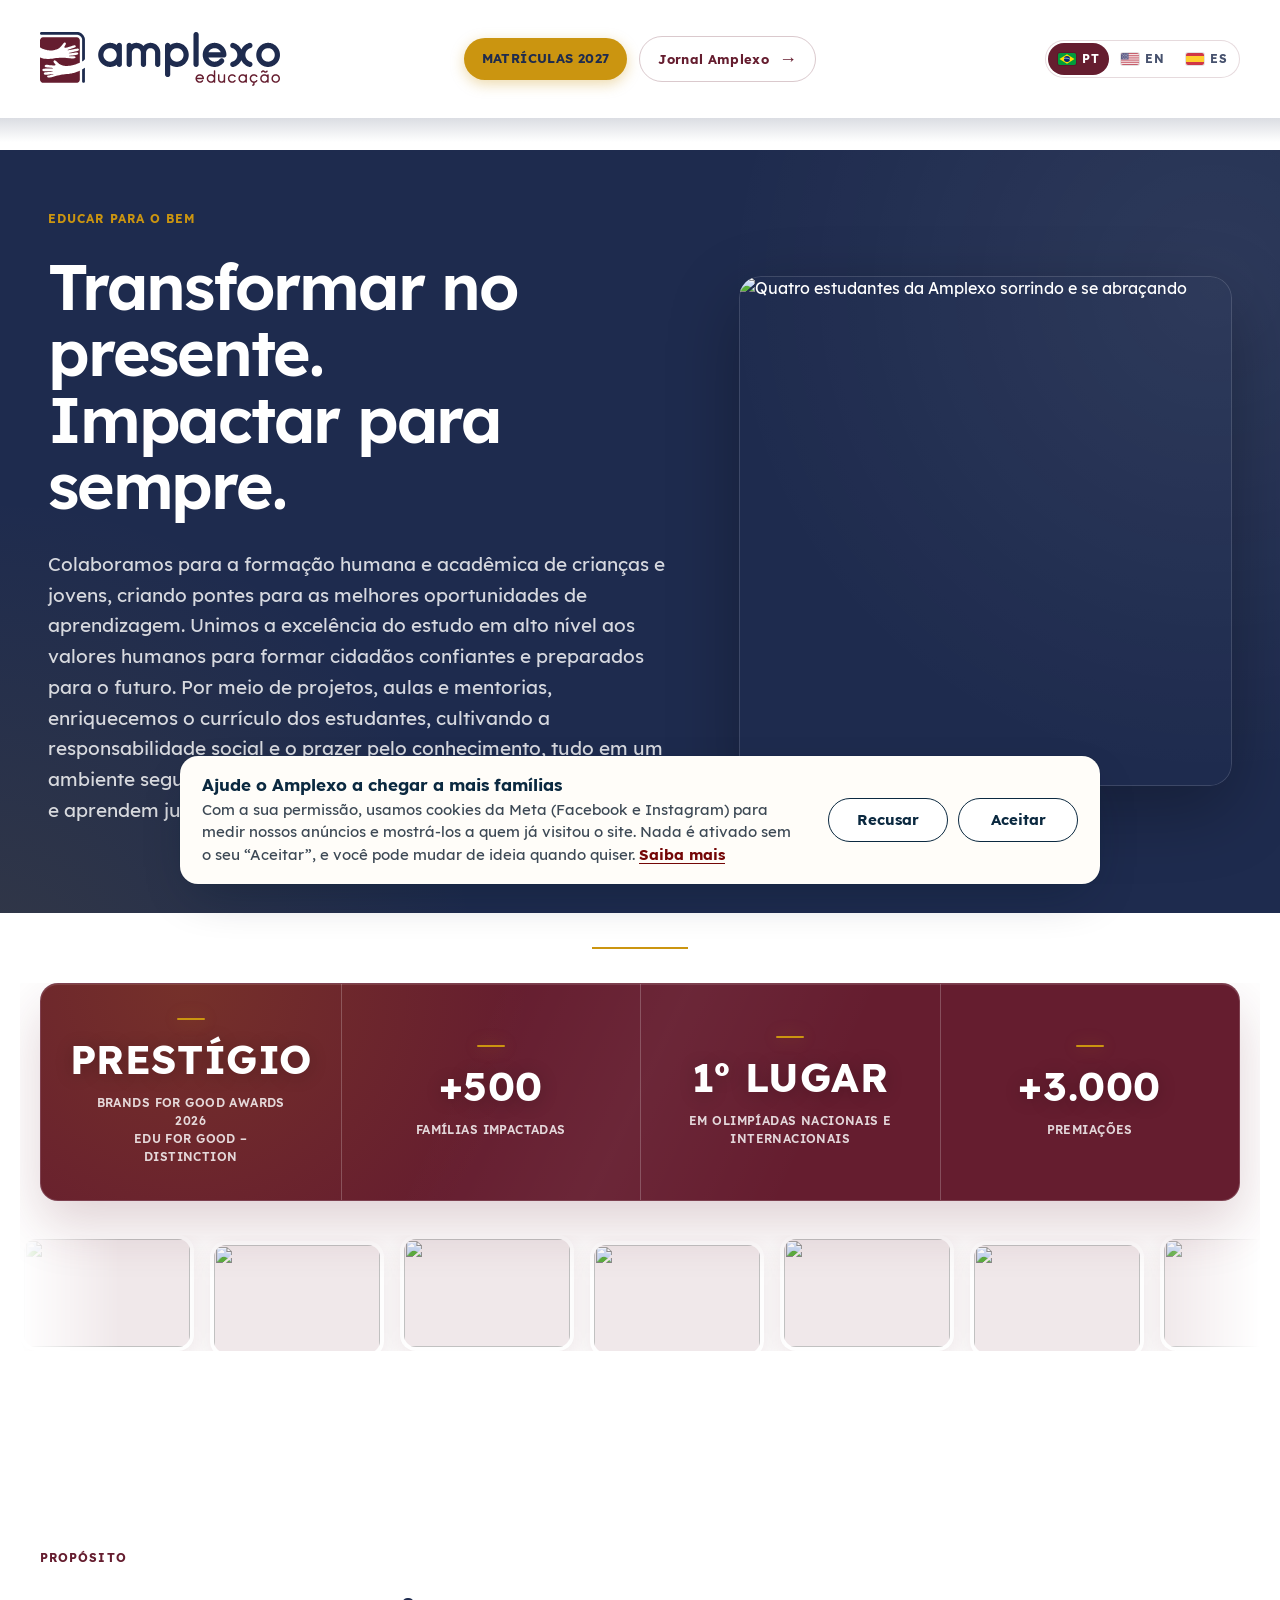
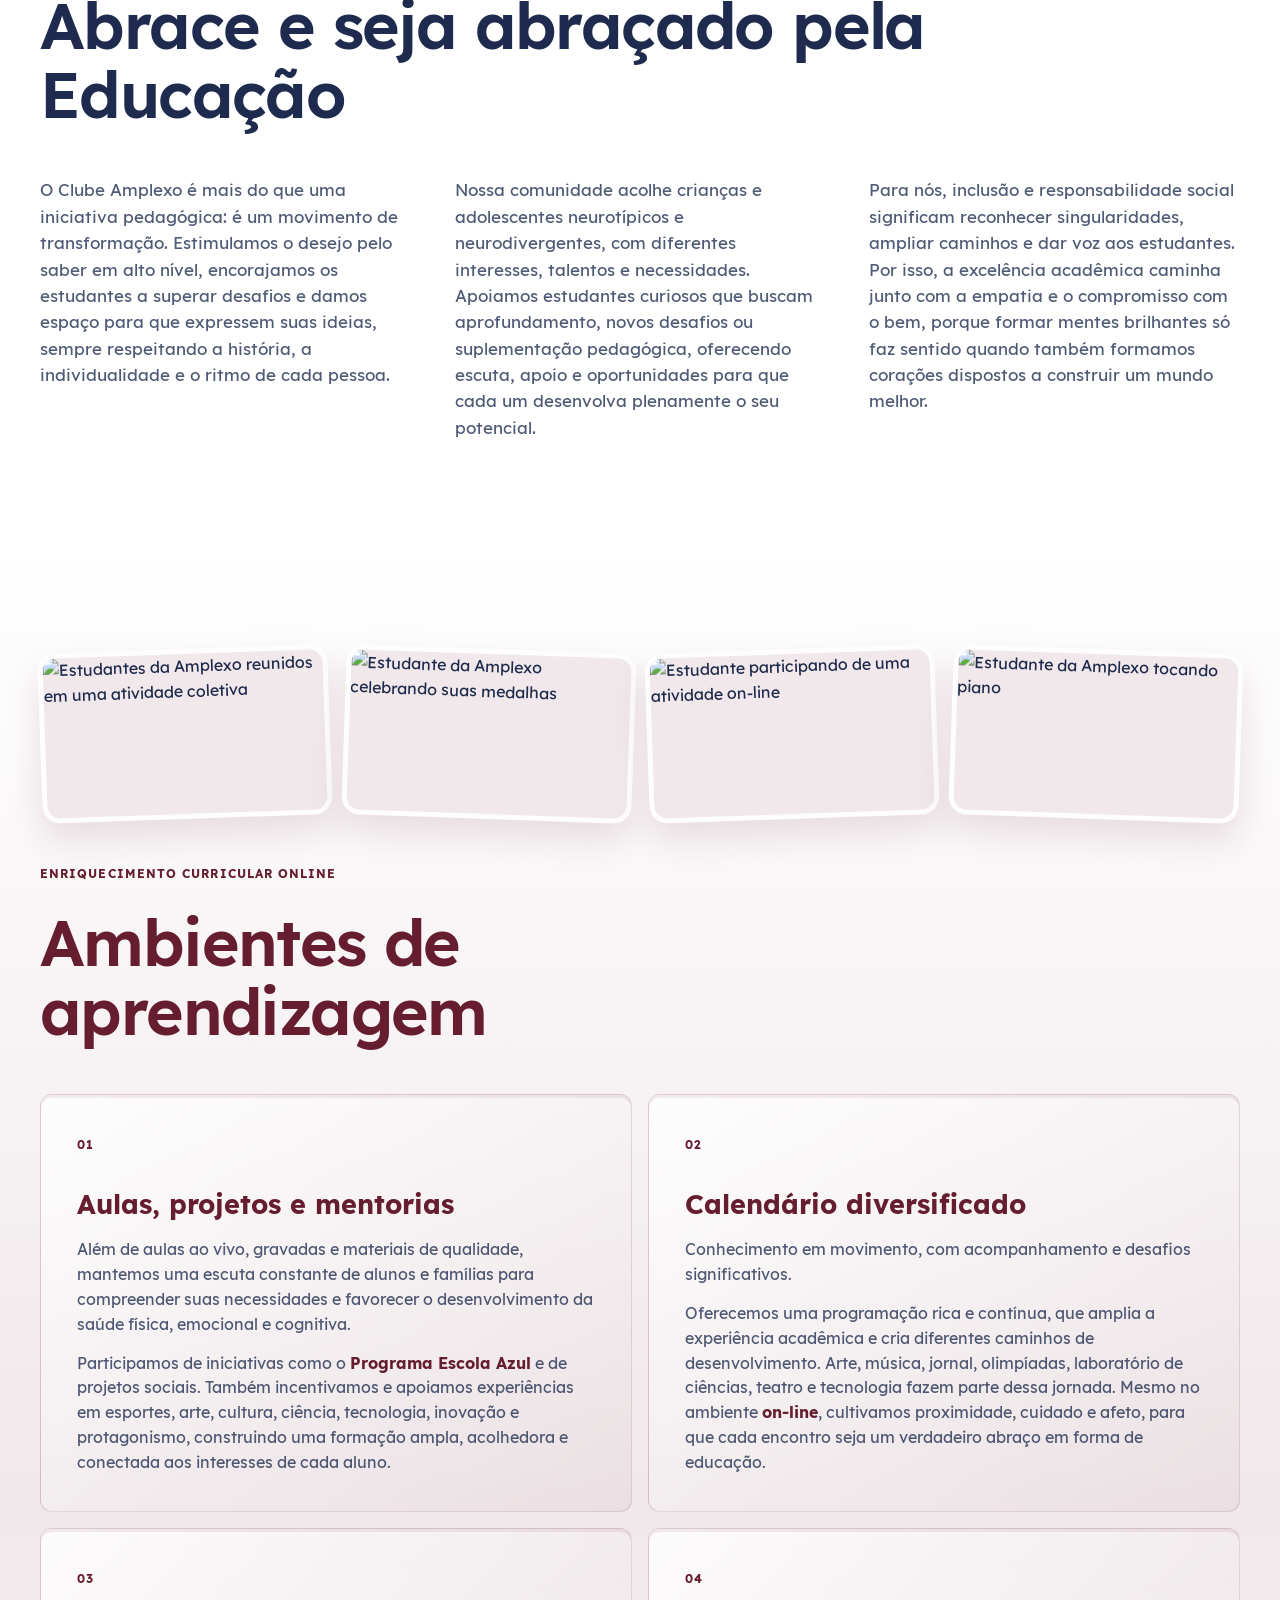
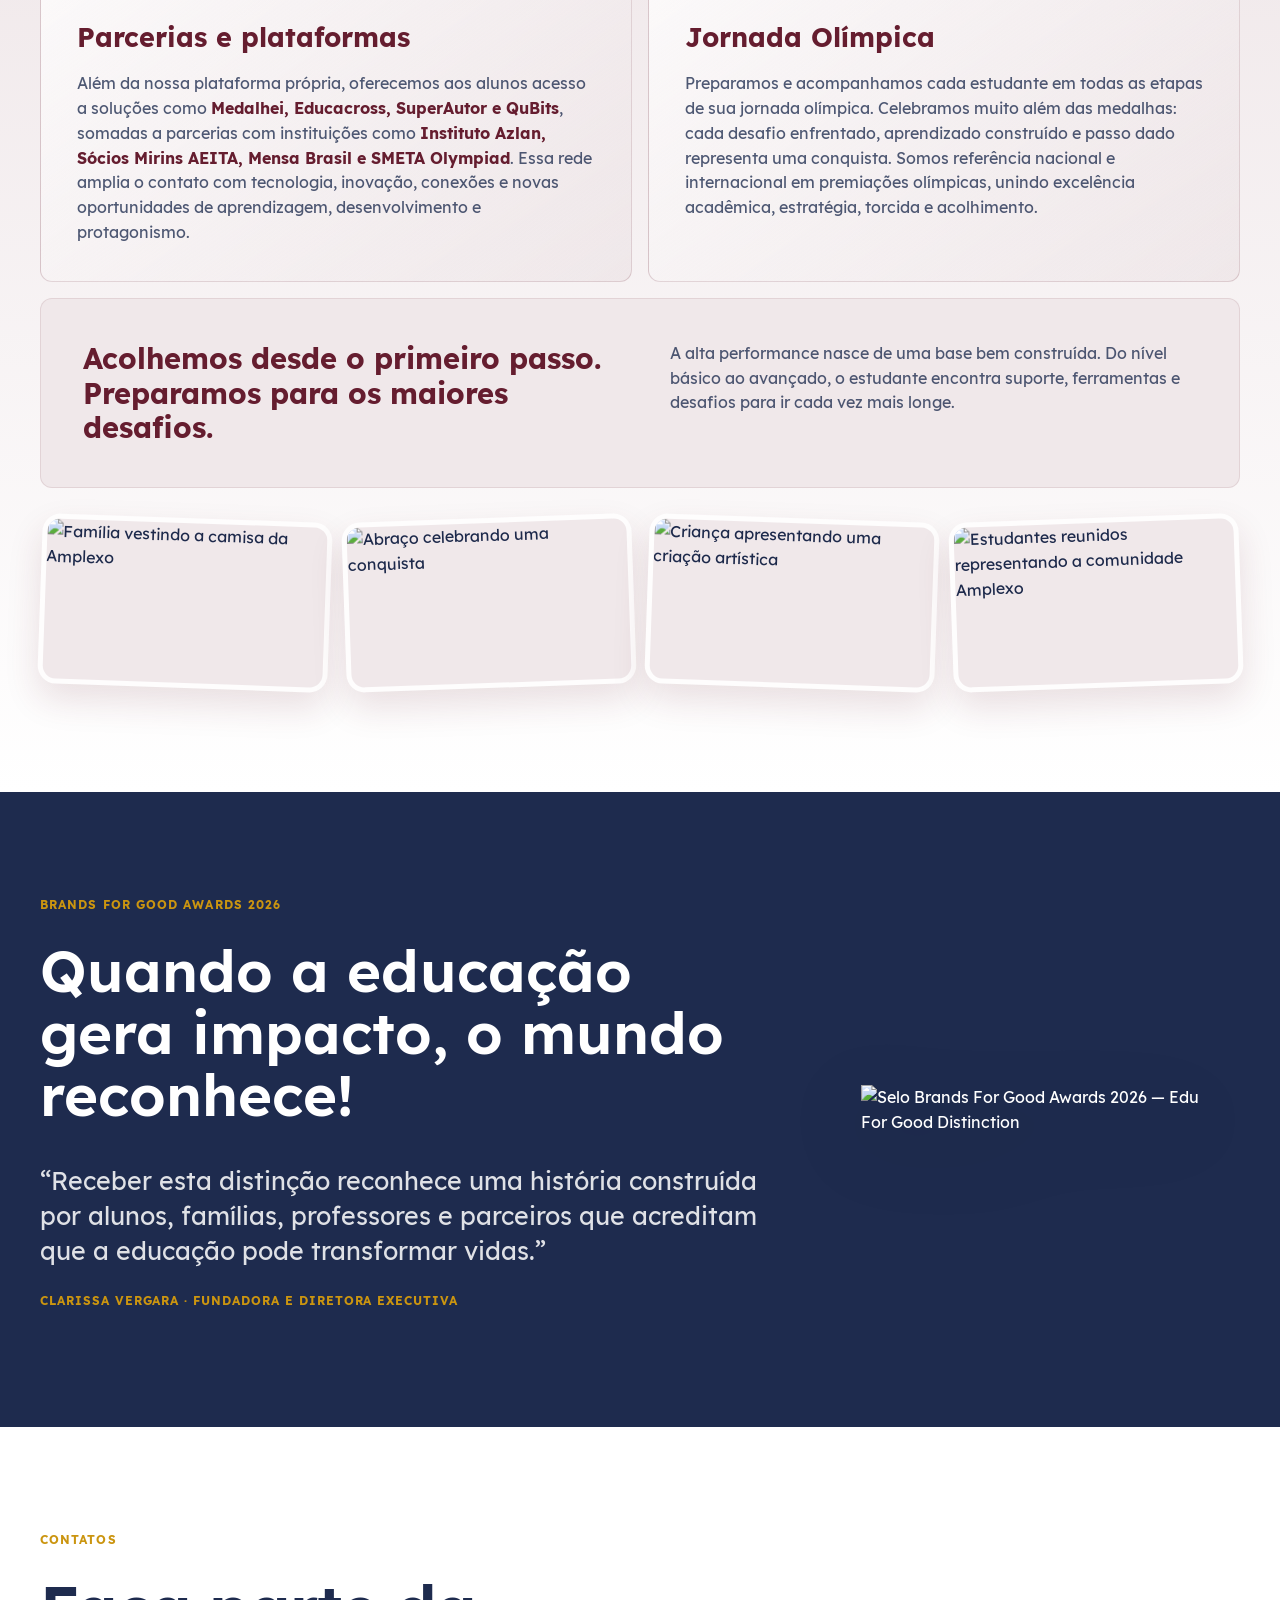
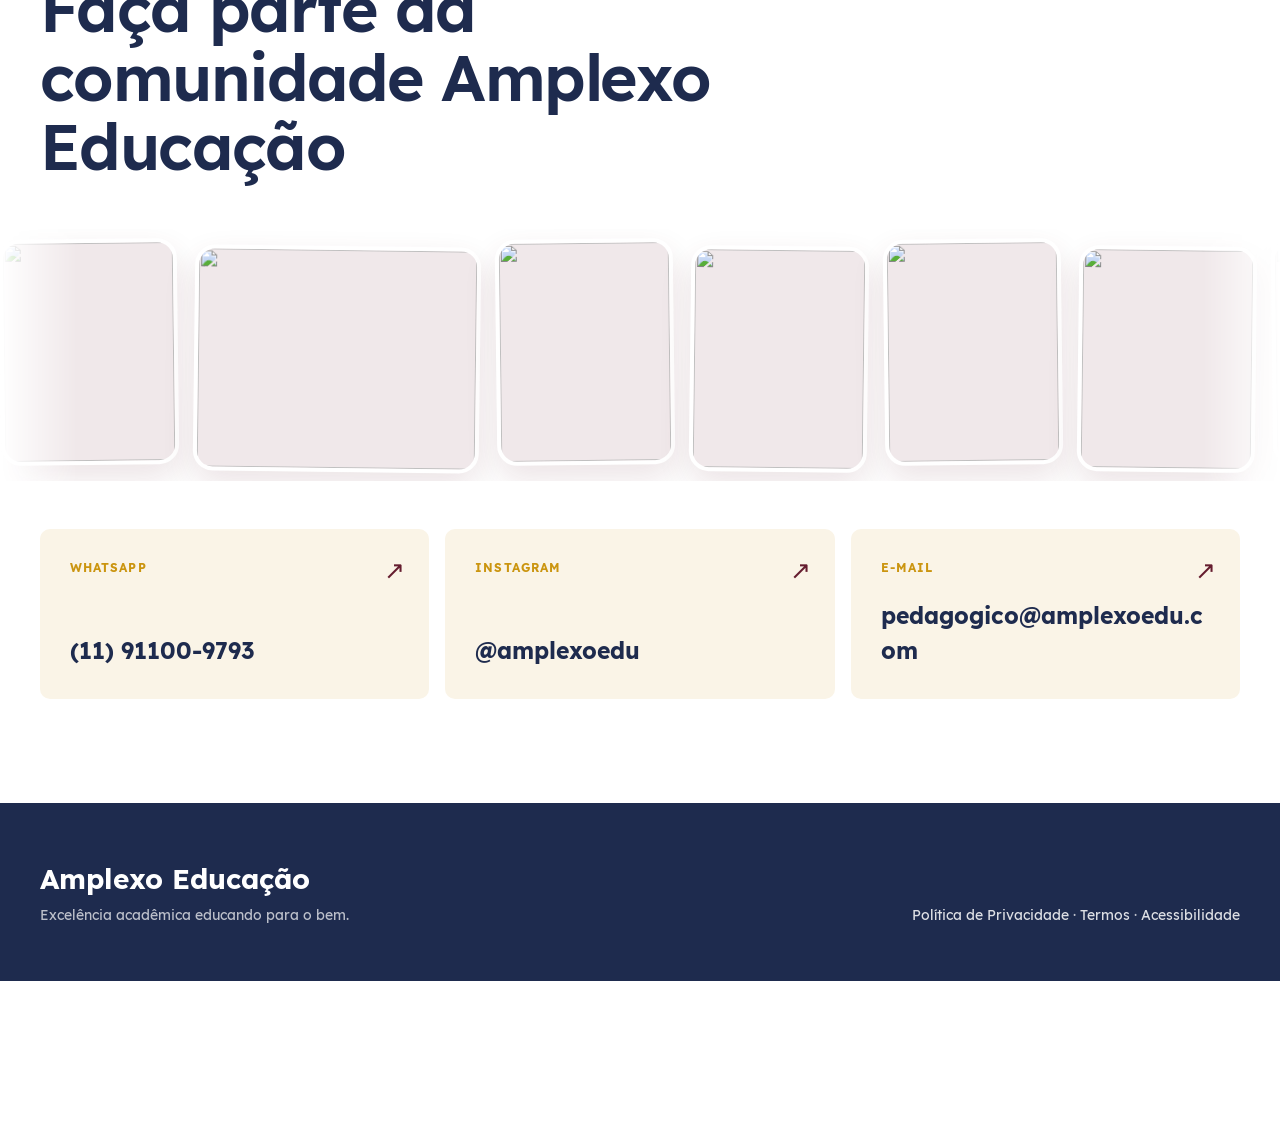
==== commit 54dee061: "fix: pagina inicial volta ao layout anterior, so com a identidade do kit Para comparar a marca nova " ====
--- a/index.html
+++ b/index.html
@@ -33,7 +33,7 @@
   <meta property="og:image:alt" content="Marca Amplexo Educação sobre fundo azul">
   <meta name="twitter:card" content="summary_large_image">
   <link rel="preload" href="assets/fonts/lexend-400.woff2" as="font" type="font/woff2" crossorigin>
-  <link rel="preload" href="assets/fonts/lexend-600.woff2" as="font" type="font/woff2" crossorigin>
+  <link rel="preload" href="assets/fonts/lexend-700.woff2" as="font" type="font/woff2" crossorigin>
   <link rel="stylesheet" href="css/fonts.css">
   <link rel="stylesheet" href="css/home-reference.css">
   <script>
@@ -54,12 +54,12 @@
     <div class="shell header-inner">
       <a class="brand" href="#inicio" aria-label="Voltar ao início da página">
         <picture>
-          <source media="(max-width: 359px)" srcset="assets/brand/amplexo_sem-descritor_negativa.svg" width="991" height="187">
-          <img src="assets/brand/amplexo_horizontal_negativa.svg" alt="Amplexo Educação" width="1012" height="224">
+          <source media="(max-width: 359px)" srcset="assets/brand/amplexo_sem-descritor_positiva.svg" width="991" height="187">
+          <img src="assets/brand/amplexo_horizontal_positiva.svg" alt="Amplexo Educação" width="1012" height="224">
         </picture>
       </a>
       <div class="header-actions">
-        <a class="matriculas-button" href="matriculas/">Matrículas 2027</a>
+        <a class="matriculas-button" href="matriculas/">MATRÍCULAS 2027</a>
         <a class="journal-button" href="jornal-amplexo/">Jornal Amplexo <span aria-hidden="true">→</span></a>
       </div>
       <!-- idioma:seletor --><nav class="lang-switch" aria-label="Escolher idioma"><a href="./" hreflang="pt-BR" lang="pt-BR" data-idioma="pt" aria-label="Português" title="Português" aria-current="true"><img src="assets/flags/br.svg" alt="" width="18" height="13"><span>PT</span></a><a href="en/" hreflang="en" lang="en" data-idioma="en" aria-label="English" title="English"><img src="assets/flags/us.svg" alt="" width="18" height="13"><span>EN</span></a><a href="es/" hreflang="es" lang="es" data-idioma="es" aria-label="Español" title="Español"><img src="assets/flags/es.svg" alt="" width="18" height="13"><span>ES</span></a></nav><!-- /idioma:seletor -->
@@ -69,8 +69,8 @@
   <main id="conteudo">
     <section id="amplexo" class="hero">
       <div class="hero-inner">
-        <div class="hero-content has-faixa reveal">
-          <p class="eyebrow">Educar para o bem</p>
+        <div class="hero-content reveal">
+          <p class="eyebrow amber">Educar para o bem</p>
           <h1>Transformar no presente.<br>Impactar para sempre.</h1>
           <p class="hero-copy">Colaboramos para a formação humana e acadêmica de crianças e jovens, criando pontes para as melhores oportunidades de aprendizagem. Unimos a excelência do estudo em alto nível aos valores humanos para formar cidadãos confiantes e preparados para o futuro. Por meio de projetos, aulas e mentorias, enriquecemos o currículo dos estudantes, cultivando a responsabilidade social e o prazer pelo conhecimento, tudo em um ambiente seguro, onde todos se abraçam, torcem uns pelos outros e aprendem juntos.</p>
         </div>
@@ -81,13 +81,14 @@
     </section>
 
     <section class="credibility shell" aria-labelledby="cred-title">
+      <div class="transition-line" aria-hidden="true"></div>
       <h2 id="cred-title" class="sr-only">Indicadores de credibilidade</h2>
       <div class="metrics-scene">
         <div class="metrics reveal">
-        <article><img class="metric-icon" src="assets/brand/icones/icone-estrela_ouro.svg" alt="" width="32" height="32"><strong>Prestígio</strong><span>Brands For Good Awards 2026<br>Edu For Good – Distinction</span></article>
-        <article><img class="metric-icon" src="assets/brand/icones/icone-aluno_ouro.svg" alt="" width="32" height="32"><strong>+500</strong><span>Famílias impactadas</span></article>
-        <article><img class="metric-icon" src="assets/brand/icones/icone-trofeu_ouro.svg" alt="" width="32" height="32"><strong>1º lugar</strong><span>Em olimpíadas nacionais e internacionais</span></article>
-        <article><img class="metric-icon" src="assets/brand/icones/icone-medalha_ouro.svg" alt="" width="32" height="32"><strong>+3.000</strong><span>Premiações</span></article>
+        <article><strong>Prestígio</strong><span>Brands For Good Awards 2026<br>Edu For Good – Distinction</span></article>
+        <article><strong>+500</strong><span>Famílias impactadas</span></article>
+        <article><strong>1º lugar</strong><span>Em olimpíadas nacionais e internacionais</span></article>
+        <article><strong>+3.000</strong><span>Premiações</span></article>
         </div>
         <div class="family-carousel" aria-label="Famílias que fazem parte da comunidade Amplexo">
           <div class="family-carousel-track">
@@ -118,7 +119,7 @@
 
     <section id="clube" class="manifesto section-pad">
       <div class="narrow reveal">
-        <p class="eyebrow">Propósito</p>
+        <p class="eyebrow teal">Propósito</p>
         <h2>Abrace e seja abraçado pela Educação</h2>
         <div class="editorial-copy">
           <p>O Clube Amplexo é mais do que uma iniciativa pedagógica: é um movimento de transformação. Estimulamos o desejo pelo saber em alto nível, encorajamos os estudantes a superar desafios e damos espaço para que expressem suas ideias, sempre respeitando a história, a individualidade e o ritmo de cada pessoa.</p>
@@ -138,7 +139,7 @@
         </div>
         <div class="learning-content">
         <div class="section-heading reveal">
-          <p class="eyebrow">Enriquecimento curricular Online</p>
+          <p class="eyebrow wine">Enriquecimento curricular Online</p>
           <h2>Ambientes de aprendizagem</h2>
         </div>
         <div class="learning-grid">
@@ -163,8 +164,8 @@
 
     <section id="impacto" class="impact section-pad">
       <div class="shell impact-grid">
-        <div class="impact-copy has-faixa reveal">
-          <p class="eyebrow">Brands For Good Awards 2026</p>
+        <div class="impact-copy reveal">
+          <p class="eyebrow amber">Brands For Good Awards 2026</p>
           <h2>Quando a educação gera impacto, o mundo reconhece!</h2>
           <blockquote>“Receber esta distinção reconhece uma história construída por alunos, famílias, professores e parceiros que acreditam que a educação pode transformar vidas.”</blockquote>
           <p class="signature">Clarissa Vergara · Fundadora e Diretora Executiva</p>
@@ -176,7 +177,7 @@
     <section class="contact section-pad">
       <div class="shell">
         <div class="section-heading reveal">
-          <p class="eyebrow">Contatos</p>
+          <p class="eyebrow amber">Contatos</p>
           <h2>Faça parte da comunidade Amplexo Educação</h2>
         </div>
         <div class="community-carousel reveal" aria-label="Pessoas que fazem parte da comunidade Amplexo Educação">
@@ -222,7 +223,7 @@
 
   <footer class="footer">
     <div class="shell footer-grid">
-      <div><img class="footer-logo" src="assets/brand/amplexo_horizontal_negativa.svg" alt="Amplexo Educação" width="1012" height="224" loading="lazy"><p>Excelência acadêmica educando para o bem.</p></div>
+      <div><strong>Amplexo Educação</strong><p>Excelência acadêmica educando para o bem.</p></div>
       <p class="footer-legal-links">
         <a href="privacidade/">Política de Privacidade</a> ·
         <a href="termos/">Termos</a> ·
--- a/css/home-reference.css
+++ b/css/home-reference.css
@@ -1,114 +1,87 @@
-/* Página inicial (PT, EN, ES) — identidade visual do kit de marca Amplexo (manual v1.0, novembro de 2026).
-   Cores: só as quatro da marca. Tons de 10% e 20% apenas em fundos de áreas, como o manual permite.
-   No site, o azul é o fundo principal; o vermelho aparece em destaques e o ouro, pouco, "como um prêmio".
-   Fonte: Lexend (css/fonts.css). Na falta dela, Verdana e depois Arial, como pede o manual.
-   Vermelho: o site usa o oficial #651D2F, o mesmo do favicon, dos logos e do cores.css do kit.
+/* Página inicial (PT, EN, ES) com a identidade do kit de marca Amplexo: só logo, cores e fonte mudaram;
+   layout, tamanhos e efeitos são os da versão anterior, para comparar.
+   Cores: as quatro do kit (azul #1E2B4E, vermelho #651D2F, ouro #CB9510, branco) e tons de 10% em fundos.
+   O bege vira branco (o manual pede branco puro) e o verde-água, que não existe no kit, vira vermelho.
    O "vermelho para telas" #7A1428 (kit, pasta 03) vale só para as imagens de redes sociais. */
-:root{
-  --azul:#1E2B4E;--vermelho:#651D2F;--ouro:#CB9510;--branco:#FFFFFF;
-  --azul-10:#E9EAED;--azul-20:#D2D5DC;--vermelho-10:#F0E8EA;
-  --texto-claro:rgba(255,255,255,.86); /* branco sobre azul ou vermelho, para textos longos */
-  --ease:cubic-bezier(.22,1,.36,1);    /* curva de movimento do manual (ease-out) */
-  --padrao:url(../assets/brand/padrao-L_modulo_branco-10.svg) 0 0/56px 56px repeat; /* padrão de L: branco a 10% */
-}
+:root{--paper:#FFFFFF;--cream:#FAF4E7;--navy:#1E2B4E;--navy2:#1E2B4E;--wine:#651D2F;--amber:#CB9510;--teal:#651D2F;--ink:#1E2B4E;--muted:rgba(30,43,78,.78);--line:#D2D5DC;--wine-10:#F0E8EA}
 *{box-sizing:border-box}
 html{scroll-behavior:smooth}
-body{margin:0;overflow-x:hidden;background:var(--branco);color:var(--azul);font-family:Lexend,Verdana,Arial,sans-serif;font-size:16px;line-height:1.625;-webkit-font-smoothing:antialiased}
+body{margin:0;overflow-x:hidden;background:var(--paper);color:var(--ink);font-family:Lexend,Verdana,Arial,sans-serif;line-height:1.55;-webkit-font-smoothing:antialiased}
 a{color:inherit;text-decoration:none}
 img{display:block;max-width:100%}
-::selection{background:var(--ouro);color:var(--azul)}
-:focus-visible{outline:2px solid var(--vermelho);outline-offset:3px}
-.site-header :focus-visible,.hero :focus-visible,.manifesto :focus-visible,.impact :focus-visible,.footer :focus-visible{outline-color:var(--ouro)}
 .shell{width:min(1200px,calc(100% - 48px));margin-inline:auto}
 .narrow{width:min(900px,calc(100% - 48px));margin-inline:auto}
 .sr-only{position:absolute;width:1px;height:1px;padding:0;margin:-1px;overflow:hidden;clip:rect(0,0,0,0);white-space:nowrap;border:0}
-.skip-link{position:fixed;z-index:99;top:8px;left:8px;padding:10px 14px;border-radius:8px;background:var(--branco);color:var(--azul);font-weight:600;transform:translateY(-150%)}
+.skip-link{position:fixed;z-index:99;top:8px;left:8px;padding:10px 14px;background:#fff;transform:translateY(-150%)}
 .skip-link:focus{transform:none}
-
-/* ---------- Tipografia (hierarquia do manual) ---------- */
-h1,h2,h3{font-family:inherit;color:inherit;text-wrap:balance}
-.eyebrow{margin:0 0 20px;font-size:12px;line-height:1.5;font-weight:600;letter-spacing:.14em;text-transform:uppercase;color:var(--vermelho)}
-/* Faixa dourada: acima do título, alinhada à esquerda; comprimento = 2x o tamanho do título; espessura = 1/9 do comprimento */
-.has-faixa{--faixa:96px}
-.has-faixa .eyebrow::before{content:"";display:block;width:var(--faixa);height:calc(var(--faixa)/9);margin-bottom:24px;border-radius:999px;background:var(--ouro)}
-
-/* ---------- Cabeçalho (azul, marca na versão negativa) ---------- */
-.site-header{position:relative;z-index:20;height:104px;background:var(--azul);color:var(--branco)}
-.header-inner{height:100%;display:grid;grid-template-columns:1fr auto 1fr;align-items:center;gap:24px}
-.brand{display:block;width:236px;flex:none} /* mínimo do manual para a horizontal com descritor: 200 px */
+.site-header{height:118px;background:var(--paper);position:relative;z-index:20}
+.site-header::after{content:"";position:absolute;z-index:1;top:100%;left:0;width:100%;height:24px;pointer-events:none;background:linear-gradient(to bottom,rgba(30,43,78,.16),transparent)}
+.header-inner{height:100%;display:grid;grid-template-columns:1fr auto 1fr;align-items:center}
+.brand{width:240px;flex:none}
+.brand picture{display:block}
 .brand img{width:100%;height:auto}
-.brand:focus-visible{outline-offset:8px;border-radius:2px}
-.header-actions{justify-self:center;display:inline-flex;align-items:center;gap:12px}
-.matriculas-button,.journal-button{display:inline-flex;align-items:center;gap:10px;min-height:42px;padding:10px 20px;border-radius:999px;font-size:14px;font-weight:600;line-height:1.2;transition:background .3s var(--ease),color .3s var(--ease),border-color .3s var(--ease),transform .3s var(--ease)}
-.matriculas-button{background:var(--ouro);color:var(--azul)}
-.matriculas-button:hover{background:var(--branco);transform:translateY(-2px)}
-.journal-button{border:1px solid rgba(255,255,255,.32);color:var(--branco)}
-.journal-button:hover{background:var(--branco);border-color:var(--branco);color:var(--azul);transform:translateY(-2px)}
+.brand:focus-visible{outline:2px solid var(--wine);outline-offset:8px;border-radius:2px}
+.journal-button{justify-self:end;display:inline-flex;align-items:center;gap:10px;padding:12px 18px;border:1px solid rgba(101,29,47,.24);border-radius:999px;color:var(--wine);font-size:13px;font-weight:700;letter-spacing:.025em;transition:background .2s,color .2s,transform .2s}
+.journal-button:hover{background:var(--wine);color:#fff;transform:translateY(-2px)}
+.journal-button:focus-visible{outline:2px solid var(--wine);outline-offset:3px}
 .journal-button span{font-size:18px;line-height:1}
-/* Seletor de idioma sobre o azul (sobrepõe o estilo claro do css/global.css só nesta página) */
-.header-inner>.lang-switch{justify-self:end}
-.site-header .lang-switch{--ls-bg:rgba(255,255,255,.08);--ls-border:rgba(255,255,255,.22);--ls-hover:rgba(255,255,255,.14);--ls-active-bg:var(--branco);--ls-active-fg:var(--azul);color:var(--branco)}
-
-/* ---------- Abertura (azul com padrão de L) ---------- */
-.hero{position:relative;isolation:isolate;overflow:hidden;min-height:640px;padding:48px 0 104px;display:flex;align-items:center;background:var(--azul);color:var(--branco)}
-.hero::before{content:"";position:absolute;z-index:-1;inset:0;background:var(--padrao);-webkit-mask-image:linear-gradient(to bottom,transparent,#000 160px);mask-image:linear-gradient(to bottom,transparent,#000 160px)}
-.hero-inner{width:min(1200px,calc(100% - 48px));margin-inline:auto;display:grid;grid-template-columns:minmax(0,1.14fr) minmax(360px,.86fr);align-items:center;gap:clamp(48px,6vw,96px)}
-.hero-content{--faixa:112px;max-width:680px;animation:hero-arrival .9s var(--ease) both}
-.hero .eyebrow{color:var(--ouro)}
-h1{margin:0 0 28px;font-size:clamp(40px,4.4vw,58px);line-height:1.1;letter-spacing:-.015em;font-weight:600}
-.hero-copy{max-width:62ch;margin:0;font-size:18px;line-height:1.65;color:var(--texto-claro)}
-/* Moldura em L: a borda do livro em volta da foto. Espessura (--s) e respiro (--g) constantes;
-   canto concêntrico (raio de fora = raio da foto + respiro + espessura); pontas arredondadas. */
-.hero-photo{--r:24px;--g:10px;--s:8px;position:relative;height:500px;margin:calc(var(--g) + var(--s)) calc(var(--g) + var(--s)) 0 0;animation:hero-photo-arrival 1.1s .15s var(--ease) both}
-.hero-photo::before,.hero-photo::after{content:"";position:absolute;pointer-events:none;top:calc(-1 * (var(--g) + var(--s)));right:calc(-1 * (var(--g) + var(--s)))}
-.hero-photo::before{bottom:calc(var(--s) / 2);left:calc(var(--s) / 2);border-top:var(--s) solid var(--ouro);border-right:var(--s) solid var(--ouro);border-top-right-radius:calc(var(--r) + var(--g) + var(--s))}
-.hero-photo::after{bottom:0;left:0;background:radial-gradient(circle closest-side,var(--ouro) calc(100% - 1px),transparent) left top/var(--s) var(--s) no-repeat,radial-gradient(circle closest-side,var(--ouro) calc(100% - 1px),transparent) right bottom/var(--s) var(--s) no-repeat}
-.hero-photo img{width:100%;height:100%;object-fit:cover;object-position:52% 24%;border-radius:var(--r);transition:transform 1.2s var(--ease)}
-.hero:hover .hero-photo img{transform:scale(1.015)}
+.hero{position:relative;isolation:isolate;overflow:hidden;width:100%;min-height:628px;margin-top:32px;padding:60px max(48px,calc((100vw - 1320px)/2));display:flex;align-items:center;background:var(--navy);color:var(--paper)}
+.hero::before{content:"";position:absolute;z-index:-1;inset:-30%;background:radial-gradient(circle at 78% 30%,rgba(255,255,255,.07),transparent 27%),radial-gradient(circle at 18% 88%,rgba(203,149,16,.12),transparent 25%);animation:hero-glow 12s ease-in-out infinite alternate}
+.hero-inner{width:100%;display:grid;grid-template-columns:minmax(0,1.12fr) minmax(380px,.88fr);align-items:center;gap:clamp(44px,5vw,84px)}
+.hero-content{max-width:760px;animation:hero-arrival .9s cubic-bezier(.22,.75,.2,1) both}
+.hero-photo{position:relative;height:510px;margin:0;overflow:hidden;border-radius:22px;box-shadow:0 24px 70px rgba(0,0,0,.28);animation:hero-photo-arrival 1.1s .15s cubic-bezier(.22,.75,.2,1) both}
+.hero-photo::after{content:"";position:absolute;inset:0;pointer-events:none;box-shadow:inset 0 0 0 1px rgba(255,255,255,.14);border-radius:inherit}
+.hero-photo img{width:100%;height:100%;object-fit:cover;object-position:52% 24%;transition:transform 1.2s cubic-bezier(.22,.75,.2,1),filter .6s ease}
+.hero:hover .hero-photo img{transform:scale(1.025);filter:saturate(1.04)}
 @keyframes hero-arrival{from{opacity:0;transform:translateY(24px)}to{opacity:1;transform:translateY(0)}}
-@keyframes hero-photo-arrival{from{opacity:0;transform:translateX(28px)}to{opacity:1;transform:translateX(0)}}
-
-/* ---------- Números (vermelho com padrão de L, ícones de apoio em ouro) ---------- */
-.credibility{width:min(1600px,calc(100% - 40px));padding:80px 0 96px}
+@keyframes hero-photo-arrival{from{opacity:0;transform:translateX(28px) scale(.98)}to{opacity:1;transform:translateX(0) scale(1)}}
+@keyframes hero-glow{from{transform:translate3d(-2%,1%,0) scale(1)}to{transform:translate3d(3%,-2%,0) scale(1.08)}}
+.eyebrow{margin:0 0 24px;font-size:12px;font-weight:700;letter-spacing:.09em;text-transform:uppercase}
+.amber{color:var(--amber)}.teal{color:var(--teal)}.wine{color:var(--wine)}
+h1,h2,h3{font-family:Lexend,Verdana,Arial,sans-serif}
+h1{font-size:clamp(52px,5vw,68px);line-height:1.04;letter-spacing:-.035em;margin:0 0 30px;font-weight:600}
+.hero-copy{max-width:760px;margin:0 0 27px;font-size:19px;line-height:1.62;color:rgba(255,255,255,.82)}
+.button{display:inline-flex;align-items:center;justify-content:center;min-height:46px;padding:10px 23px;border-radius:8px;font-weight:700;font-size:14px}
+.button-amber{background:var(--amber);color:var(--navy)}.button-amber:hover{filter:brightness(1.08);transform:translateY(-2px)}
+.credibility{width:min(1600px,calc(100% - 40px));padding:34px 0 94px}
+.transition-line{width:96px;height:2px;margin:0 auto 34px;background:var(--amber)}
 .metrics-scene{overflow:hidden}
-.metrics{position:relative;display:grid;grid-template-columns:repeat(4,1fr);width:min(1200px,100%);margin-inline:auto;overflow:hidden;border-radius:16px;background:var(--padrao) var(--vermelho)}
-.metrics article{min-height:232px;display:flex;flex-direction:column;align-items:center;justify-content:center;text-align:center;padding:32px 24px;color:var(--branco)}
-.metrics article+article{border-left:1px solid rgba(255,255,255,.18)}
-.metric-icon{width:32px;height:32px;margin-bottom:16px}
-.metrics strong{font-size:40px;line-height:1.2;font-weight:600;letter-spacing:-.01em}
-.metrics span{max-width:220px;margin-top:8px;font-size:14px;line-height:1.5;color:var(--texto-claro)}
-.family-carousel{position:relative;margin-top:40px;overflow:hidden;mask-image:linear-gradient(90deg,transparent,#000 8%,#000 92%,transparent);-webkit-mask-image:linear-gradient(90deg,transparent,#000 8%,#000 92%,transparent)}
+.metrics{position:relative;z-index:1;display:grid;grid-template-columns:repeat(4,1fr);width:min(1200px,100%);margin-inline:auto;overflow:hidden;border:1px solid rgba(255,255,255,.16);border-radius:18px;background:var(--wine);box-shadow:0 24px 54px rgba(101,29,47,.2),inset 0 1px 0 rgba(255,255,255,.12)}
+.metrics::before{content:"";position:absolute;z-index:0;inset:0;pointer-events:none;background:radial-gradient(circle at 12% 0%,rgba(203,149,16,.16),transparent 32%),linear-gradient(115deg,transparent 35%,rgba(255,255,255,.045) 50%,transparent 65%)}
+.metrics article{position:relative;z-index:1;min-height:216px;display:flex;flex-direction:column;align-items:center;justify-content:center;text-align:center;padding:30px 24px;color:#fff}
+.metrics article+article{border-left:1px solid rgba(255,255,255,.22)}
+.metrics article::before{content:"";width:28px;height:2px;margin-bottom:18px;border-radius:999px;background:var(--amber);box-shadow:0 0 16px rgba(203,149,16,.38)}
+.metrics strong{font-family:Lexend,Verdana,Arial,sans-serif;color:#fff;text-transform:uppercase;font-size:40px;line-height:1.05;letter-spacing:.015em;text-shadow:0 2px 18px rgba(0,0,0,.22)}
+.metrics span{max-width:210px;margin-top:14px;color:rgba(255,255,255,.82);font-size:12px;line-height:1.5;font-weight:600;letter-spacing:.035em;text-transform:uppercase}
+.family-carousel{position:relative;margin-top:34px;overflow:hidden;mask-image:linear-gradient(90deg,transparent,#000 8%,#000 92%,transparent);-webkit-mask-image:linear-gradient(90deg,transparent,#000 8%,#000 92%,transparent)}
 .family-carousel-track{display:flex;width:max-content;gap:16px;animation:family-scroll 52s linear infinite}
 .family-carousel-group{display:flex;gap:16px}
-.family-carousel figure{width:176px;height:116px;flex:none;margin:0;overflow:hidden;border:4px solid var(--branco);border-radius:16px;background:var(--azul-10);box-shadow:0 10px 24px rgba(30,43,78,.12)}
+.family-carousel figure{width:174px;height:116px;flex:none;margin:0;overflow:hidden;border:4px solid rgba(255,255,255,.94);border-radius:16px;background:var(--wine-10);box-shadow:0 10px 24px rgba(101,29,47,.12)}
 .family-carousel figure:nth-child(even){transform:translateY(6px)}
-.family-carousel img{width:100%;height:100%;object-fit:cover;object-position:center 8%}
+.family-carousel img{width:100%;height:100%;object-fit:cover;object-position:center 8%;filter:saturate(.92) contrast(1.02)}
 .family-carousel figure:nth-child(4) img{object-position:center 20%}
 .family-carousel:hover .family-carousel-track{animation-play-state:paused}
 @keyframes family-scroll{to{transform:translateX(calc(-50% - 8px))}}
-
-/* ---------- Propósito (azul) ---------- */
-.section-pad{padding:112px 0}
-.manifesto{background:var(--azul);color:var(--branco)}
+.section-pad{padding:104px 0}
+.manifesto{background:#fff}
 .manifesto .narrow{width:min(1200px,calc(100% - 48px))}
-.manifesto .eyebrow{color:var(--ouro)}
-.manifesto h2,.section-heading h2,.impact h2{margin:0;font-size:clamp(32px,3.6vw,48px);line-height:1.15;letter-spacing:-.01em;font-weight:600}
-.manifesto h2{max-width:820px}
-.editorial-copy{display:grid;grid-template-columns:repeat(3,minmax(0,1fr));gap:48px;margin-top:48px;color:var(--texto-claro)}
+.manifesto h2,.section-heading h2{margin:0;font-size:clamp(42px,5vw,64px);line-height:1.08;letter-spacing:-.025em;color:var(--navy);font-weight:600}
+.manifesto h2{max-width:900px}
+.editorial-copy{display:grid;grid-template-columns:repeat(3,minmax(0,1fr));gap:44px;margin-top:48px;font-size:17px;color:var(--muted)}
 .editorial-copy p{margin:0}
-
-/* ---------- Ambientes de aprendizagem (branco + azul + vermelho) ---------- */
-.learning{background:var(--branco)}
+.learning{background:linear-gradient(180deg,var(--paper) 0%,var(--wine-10) 52%,var(--paper) 100%)}
+.learning .eyebrow{color:var(--wine)}
+.learning .section-heading h2{color:var(--wine)}
 .learning-showcase{width:min(1640px,calc(100% - 40px));margin-inline:auto;display:grid;grid-template-columns:200px minmax(0,1fr) 200px;align-items:center;gap:28px}
 .learning-content{min-width:0}
 .learning-photo-rail{display:grid;gap:18px}
-.learning-photo-rail figure{position:relative;height:174px;margin:0;overflow:hidden;border:5px solid var(--branco);border-radius:16px;background:var(--azul-10);box-shadow:0 16px 34px rgba(30,43,78,.14);transition:transform .4s var(--ease),box-shadow .4s var(--ease)}
+.learning-photo-rail figure{position:relative;height:174px;margin:0;overflow:hidden;border:5px solid rgba(255,255,255,.92);border-radius:18px;background:var(--wine-10);box-shadow:0 16px 34px rgba(101,29,47,.13);transition:transform .35s ease,box-shadow .35s ease}
 .learning-photo-rail figure:nth-child(odd){transform:rotate(-2deg)}
 .learning-photo-rail figure:nth-child(even){transform:rotate(2deg)}
 .learning-photo-rail-right figure:nth-child(odd){transform:rotate(2deg)}
 .learning-photo-rail-right figure:nth-child(even){transform:rotate(-2deg)}
-.learning-photo-rail figure:hover{z-index:2;transform:rotate(0) scale(1.035);box-shadow:0 20px 42px rgba(30,43,78,.2)}
-.learning-photo-rail img{width:100%;height:100%;object-fit:cover}
+.learning-photo-rail figure:hover{z-index:2;transform:rotate(0) scale(1.035);box-shadow:0 20px 42px rgba(101,29,47,.2)}
+.learning-photo-rail img{width:100%;height:100%;object-fit:cover;filter:saturate(.94) contrast(1.02)}
 .learning-photo-rail-left figure:nth-child(1) img{object-position:center 38%}
 .learning-photo-rail-left figure:nth-child(2) img{object-position:center 26%}
 .learning-photo-rail-left figure:nth-child(3) img{object-position:center 30%}
@@ -119,66 +92,47 @@
 .learning-photo-rail-right figure:nth-child(4) img{object-position:center 34%}
 .section-heading{max-width:800px;margin-bottom:48px}
 .learning-grid{display:grid;grid-template-columns:repeat(2,1fr);gap:16px}
-.learning-card{position:relative;min-height:250px;padding:36px;border-radius:16px;background:var(--azul-10);transition:transform .4s var(--ease),box-shadow .4s var(--ease),background .4s var(--ease)}
-.learning-card:hover{transform:translateY(-4px);background:var(--branco);box-shadow:inset 0 0 0 1px var(--azul-20),0 18px 40px rgba(30,43,78,.12)}
-.learning-card span{color:var(--vermelho);font-weight:600;font-size:12px;letter-spacing:.14em}
-.learning-card h3{margin:20px 0 12px;font-size:26px;line-height:1.3;font-weight:500}
-.learning-card p{margin:0}
+.learning-card{position:relative;min-height:250px;overflow:hidden;padding:36px;border:1px solid rgba(101,29,47,.18);border-radius:12px;background:linear-gradient(145deg,rgba(255,255,255,.82),rgba(101,29,47,.045));box-shadow:inset 0 3px 0 rgba(101,29,47,.08);transition:.25s}
+.learning-card:hover{transform:translateY(-4px);border-color:rgba(101,29,47,.42);box-shadow:0 18px 40px rgba(101,29,47,.1),inset 0 3px 0 var(--wine)}
+.learning-card span{color:var(--wine);font-weight:700;font-size:12px;letter-spacing:.1em}
+.learning-card h3{font-size:27px;color:var(--wine);margin:28px 0 12px}
+.learning-card p{margin:0;color:var(--muted)}
 .learning-card p+p{margin-top:14px}
-.learning-card p strong{color:var(--vermelho);font-weight:600}
-.learning-callout{margin-top:16px;padding:44px;display:grid;grid-template-columns:1fr 1fr;gap:60px;border-radius:16px;background:var(--vermelho);color:var(--branco)}
-.learning-callout h3{margin:0;font-size:28px;line-height:1.3;font-weight:500}
-.learning-callout p{margin:0;color:var(--texto-claro)}
-
-/* ---------- Brands For Good (azul + ouro: conquista) ---------- */
-.impact{background:var(--azul);color:var(--branco)}
+.learning-card p strong{color:var(--wine);font-weight:700}
+.learning-callout{margin-top:16px;padding:42px;display:grid;grid-template-columns:1fr 1fr;gap:60px;border:1px solid rgba(101,29,47,.1);border-radius:12px;background:var(--wine-10)}
+.learning-callout h3{margin:0;font-size:29px;line-height:1.2;color:var(--wine)}
+.learning-callout p{margin:0;color:var(--muted)}
+.impact{background:var(--navy);color:var(--paper)}
 .impact-grid{display:grid;grid-template-columns:1.4fr .75fr;align-items:center;gap:80px}
-.impact .eyebrow{color:var(--ouro)}
-.impact h2{margin-bottom:36px}
-blockquote{margin:0 0 24px;font-size:22px;line-height:1.55;font-weight:300;color:var(--texto-claro)}
-.signature{margin:0;color:var(--ouro);font-size:14px;font-weight:600}
-.award{padding:12px}
-.award img{filter:drop-shadow(0 22px 35px rgba(0,0,0,.25))}
-
-/* ---------- Contatos ---------- */
-.contact{background:var(--branco)}
+.impact h2{font-size:clamp(42px,4.5vw,60px);line-height:1.08;margin:0 0 38px;font-weight:600}
+blockquote{font-family:Lexend,Verdana,Arial,sans-serif;font-size:25px;line-height:1.4;font-style:normal;color:rgba(255,255,255,.86);margin:0 0 24px}
+.signature{text-transform:uppercase;color:var(--amber);font-size:12px;letter-spacing:.08em;font-weight:700}
+.award{padding:12px}.award img{filter:drop-shadow(0 22px 35px rgba(0,0,0,.25))}
+.contact{background:#fff}
 .community-carousel{width:100vw;margin:42px 0 48px calc(50% - 50vw);overflow:hidden;padding:10px 0 16px;-webkit-mask-image:linear-gradient(90deg,transparent 0,#000 6%,#000 94%,transparent 100%);mask-image:linear-gradient(90deg,transparent 0,#000 6%,#000 94%,transparent 100%)}
 .community-carousel-track{display:flex;width:max-content;animation:community-scroll 68s linear infinite;will-change:transform}
 .community-carousel:hover .community-carousel-track{animation-play-state:paused}
 .community-carousel-group{display:flex;align-items:center;gap:16px;padding-right:16px}
-.community-photo{position:relative;flex:0 0 178px;width:178px;height:226px;margin:0;overflow:hidden;border:4px solid var(--branco);border-radius:20px;background:var(--azul-10);box-shadow:0 14px 32px rgba(30,43,78,.12);transform:rotate(-.7deg)}
+.community-photo{position:relative;flex:0 0 178px;width:178px;height:226px;margin:0;overflow:hidden;border:4px solid #fff;border-radius:20px;background:var(--wine-10);box-shadow:0 14px 32px rgba(101,29,47,.12);transform:rotate(-.7deg)}
 .community-photo:nth-child(even){transform:translateY(7px) rotate(.7deg)}
 .community-photo:nth-child(2),.community-photo:nth-child(10){flex-basis:286px;width:286px}
 .community-photo img{width:100%;height:100%;display:block;object-fit:cover;object-position:center 24%}
 .community-photo:nth-child(2) img,.community-photo:nth-child(10) img{object-position:center}
 @keyframes community-scroll{to{transform:translateX(-50%)}}
 .contact-grid{display:grid;grid-template-columns:repeat(3,1fr);gap:16px}
-.contact-card{position:relative;min-height:170px;padding:30px;border-radius:16px;background:var(--azul-10);display:flex;flex-direction:column;justify-content:space-between;overflow:hidden;transition:background .4s var(--ease),color .4s var(--ease)}
-.contact-card span{text-transform:uppercase;color:var(--vermelho);font-size:12px;font-weight:600;letter-spacing:.14em;transition:color .4s var(--ease)}
-.contact-card strong{font-size:20px;line-height:1.4;font-weight:500;word-break:break-word}
-.contact-card i{position:absolute;right:24px;top:22px;font-style:normal;font-size:24px;color:var(--vermelho);transition:transform .4s var(--ease),color .4s var(--ease)}
-.contact-card:hover{background:var(--azul);color:var(--branco)}
-.contact-card:hover span,.contact-card:hover i{color:var(--ouro)}
+.contact-card{position:relative;min-height:170px;padding:30px;border-radius:10px;background:var(--cream);display:flex;flex-direction:column;justify-content:space-between;overflow:hidden}
+.contact-card span{text-transform:uppercase;color:var(--amber);font-size:12px;font-weight:700;letter-spacing:.09em}
+.contact-card strong{font-family:Lexend,Verdana,Arial,sans-serif;font-size:23px;color:var(--navy);word-break:break-word}
+.contact-card i{position:absolute;right:24px;top:22px;font-style:normal;font-size:25px;color:var(--wine);transition:.2s}
 .contact-card:hover i{transform:translate(3px,-3px)}
-.contact-card:focus-visible{outline-color:var(--vermelho)}
-
-/* ---------- Rodapé (azul, marca negativa) ---------- */
-.footer{background:var(--azul);color:var(--branco);padding:56px 0}
+.footer{background:var(--navy2);color:var(--paper);padding:54px 0}
 .footer-grid{display:flex;align-items:flex-end;justify-content:space-between;gap:40px}
-.footer-logo{width:220px;height:auto;margin-bottom:20px}
-.footer p{margin:0;color:rgba(255,255,255,.75);font-size:14px}
-.footer a{color:rgba(255,255,255,.85);text-underline-offset:3px;transition:color .2s var(--ease)}
-.footer a:hover{color:var(--branco);text-decoration:underline}
-
+.footer strong{font-family:Lexend,Verdana,Arial,sans-serif;font-size:28px}
+.footer p{color:rgba(255,255,255,.7);margin:5px 0 0;font-size:14px}
+.footer a{color:rgba(255,255,255,.85);text-decoration:none;text-underline-offset:3px;transition:color .2s}
+.footer a:hover{color:#fff;text-decoration:underline}
 .reveal{opacity:1;transform:none}
-@media (prefers-reduced-motion:reduce){
-  html{scroll-behavior:auto}
-  .reveal{opacity:1;transform:none;transition:none}
-  .hero-content,.hero-photo,.family-carousel-track,.community-carousel-track{animation:none}
-  .hero-photo img,.learning-card,.learning-photo-rail figure,.contact-card,.contact-card i,.matriculas-button,.journal-button{transition:none}
-  .hero:hover .hero-photo img{transform:none}
-  .family-carousel,.community-carousel{overflow-x:auto;mask-image:none;-webkit-mask-image:none}
-}
+@media (prefers-reduced-motion:reduce){html{scroll-behavior:auto}.reveal{opacity:1;transform:none;transition:none}.hero-content,.hero-photo,.hero::before,.family-carousel-track,.community-carousel-track{animation:none}.hero-photo img{transition:none}.hero:hover .hero-photo img{transform:none}.family-carousel,.community-carousel{overflow-x:auto;mask-image:none;-webkit-mask-image:none}}
 @media (max-width:1499px){
   .metrics-scene{display:block}
   .learning-showcase{display:block;width:min(1200px,calc(100% - 48px))}
@@ -187,76 +141,73 @@
   .learning-photo-rail-left{margin-bottom:46px}
   .learning-photo-rail-right{margin-top:30px}
 }
-@media (max-width:1100px){
-  .header-inner{grid-template-columns:auto 1fr auto}
-  .brand{width:200px}
-  .header-actions{justify-self:end}
-}
 @media (max-width:980px){
-  .hero-inner{grid-template-columns:minmax(0,1.08fr) minmax(280px,.92fr);gap:40px}
-  .hero-photo{height:460px}
+  .hero{padding:56px 40px}.hero-inner{grid-template-columns:minmax(0,1.08fr) minmax(300px,.92fr);gap:38px}.hero-photo{height:470px}
+  .hero h1{font-size:clamp(44px,5.5vw,58px)}
   .hero-copy{font-size:17px}
   .metrics{grid-template-columns:repeat(2,1fr)}
-  .metrics article:nth-child(3){border-left:0;border-top:1px solid rgba(255,255,255,.18)}
-  .metrics article:nth-child(4){border-top:1px solid rgba(255,255,255,.18)}
+  .metrics article:nth-child(3){border-left:0;border-top:1px solid rgba(255,255,255,.22)}
+  .metrics article:nth-child(4){border-top:1px solid rgba(255,255,255,.22)}
   .impact-grid{grid-template-columns:1fr .65fr;gap:30px}
-  .contact-grid{grid-template-columns:1fr 1fr}
-  .contact-card:last-child{grid-column:1/-1}
-  .editorial-copy{grid-template-columns:1fr 1fr;gap:28px 40px}
+  .contact-grid{grid-template-columns:1fr 1fr}.contact-card:last-child{grid-column:1/-1}
+  .editorial-copy{grid-template-columns:1fr 1fr;gap:28px 38px}
   .editorial-copy p:last-child{grid-column:1/-1;max-width:720px}
 }
 @media (max-width:760px){
   .shell,.narrow{width:min(100% - 32px,1200px)}
-  /* Celular: marca e bandeiras na primeira linha, botões na segunda */
-  .site-header{height:auto;padding:16px 0}
-  .header-inner{display:flex;flex-wrap:wrap;justify-content:space-between;align-items:center;row-gap:16px}
-  .brand{width:200px}
-  .header-actions{order:3;width:100%;justify-content:center;gap:8px}
-  .matriculas-button,.journal-button{min-height:38px;padding:8px 14px;font-size:13px;white-space:nowrap}
+  .site-header{height:80px}
+  .header-inner{display:flex;justify-content:space-between;align-items:center}
+  .brand{width:auto;flex:none}
+  .brand img{height:46px;width:auto}
+  .header-actions{justify-self:auto;display:flex;align-items:center;gap:8px;flex-shrink:0}
+  .matriculas-button{padding:8px 13px;font-size:11px;white-space:nowrap;letter-spacing:.02em}
+  .journal-button{padding:8px 12px;font-size:11px;white-space:nowrap}
   .journal-button span{display:none}
-  /* Abertura centralizada no celular (título curto de capa, como o manual permite) */
-  .hero{min-height:0;padding:40px 0 64px}
-  .hero-inner{width:calc(100% - 32px);grid-template-columns:1fr;gap:40px}
-  .hero-content{--faixa:84px;text-align:center;display:flex;flex-direction:column;align-items:center}
-  .hero-content .eyebrow::before{margin-inline:auto}
-  h1{font-size:clamp(36px,10.5vw,46px);line-height:1.1;overflow-wrap:anywhere}
-  .hero-copy{font-size:17px;line-height:1.6}
-  .hero-photo{--r:18px;--g:7px;--s:6px;height:min(112vw,500px)}
+  .hero-content{text-align:center;display:flex;flex-direction:column;align-items:center}
+  .hero-content .eyebrow{margin-inline:auto}
+  h1{text-align:center}
+  .hero-copy{text-align:center}
+  .hero{width:100%;min-height:0;margin-top:22px;padding:62px 24px 24px}
+  .hero-inner{grid-template-columns:1fr;gap:38px}
+  .hero-photo{height:min(112vw,510px);border-radius:18px}
   .hero-photo img{object-position:52% 26%}
-  .credibility{padding:56px 0 72px}
-  .metrics{grid-template-columns:1fr;border-radius:16px}
-  .metrics article{min-height:0;padding:32px 20px}
-  .metrics article+article{border-left:0;border-top:1px solid rgba(255,255,255,.18)}
-  .metrics strong{font-size:34px}
-  .section-pad{padding:80px 0}
-  .manifesto h2,.section-heading h2,.impact h2{font-size:32px}
-  .editorial-copy{display:block}
+  h1{font-size:clamp(42px,13.4vw,58px);line-height:1.03;overflow-wrap:anywhere}
+  .hero-copy{font-size:17px;line-height:1.58}
+  .credibility{padding-top:30px}.metrics{grid-template-columns:1fr;border-radius:14px}.metrics article{min-height:165px;padding:26px 20px}.metrics article+article{border-left:0;border-top:1px solid rgba(255,255,255,.22)}.metrics strong{font-size:36px}
+  .section-pad{padding:76px 0}
+  .manifesto h2,.section-heading h2{font-size:42px}
+  .editorial-copy{display:block;font-size:17px}
   .editorial-copy p+p{margin-top:24px}
-  .learning-grid{grid-template-columns:1fr}
-  .learning-card{min-height:0;padding:28px}
-  .learning-card h3{font-size:22px}
+  .learning-grid{grid-template-columns:1fr}.learning-card{min-height:0}
   .learning-showcase{width:min(100% - 32px,1200px)}
   .learning-photo-rail{grid-template-columns:repeat(2,1fr);gap:12px}
   .learning-photo-rail figure{height:145px;border-width:4px;border-radius:14px}
   .learning-photo-rail-left{margin-bottom:38px}
   .learning-photo-rail-right{margin-top:24px}
-  .family-carousel{margin-top:28px}
+  .family-carousel{margin-top:26px}
   .family-carousel-track,.family-carousel-group{gap:12px}
-  .family-carousel figure{width:144px;height:96px;border-width:3px;border-radius:14px}
+  .family-carousel figure{width:142px;height:96px;border-width:3px;border-radius:13px}
   .community-carousel{margin-top:30px;margin-bottom:36px;padding-bottom:12px;-webkit-mask-image:linear-gradient(90deg,transparent 0,#000 3%,#000 97%,transparent 100%);mask-image:linear-gradient(90deg,transparent 0,#000 3%,#000 97%,transparent 100%)}
   .community-carousel-group{gap:11px;padding-right:11px}
   .community-photo{flex-basis:140px;width:140px;height:178px;border-width:3px;border-radius:16px}
   .community-photo:nth-child(2),.community-photo:nth-child(10){flex-basis:222px;width:222px}
-  .learning-callout{grid-template-columns:1fr;gap:16px;padding:30px}
-  .learning-callout h3{font-size:24px}
-  .impact-grid{grid-template-columns:1fr}
-  .award{max-width:330px;margin:auto}
-  blockquote{font-size:20px}
-  .contact-grid{grid-template-columns:1fr}
-  .contact-card:last-child{grid-column:auto}
+  .learning-callout{grid-template-columns:1fr;gap:18px;padding:30px}
+  .impact-grid{grid-template-columns:1fr}.award{max-width:330px;margin:auto}
+  .contact-grid{grid-template-columns:1fr}.contact-card:last-child{grid-column:auto}
   .footer-grid{align-items:flex-start;flex-direction:column}
-  .footer-logo{width:200px}
-}
-@media (max-width:359px){
-  .brand{width:150px} /* aqui entra a versão sem descritor (mínimo 120 px) */
-}
+}
+
+.header-actions{justify-self:end;display:inline-flex;align-items:center;gap:12px}
+.matriculas-button{display:inline-flex;align-items:center;padding:11px 18px;border-radius:999px;background:var(--amber);color:var(--navy);font-size:12.5px;font-weight:700;letter-spacing:.03em;text-decoration:none;box-shadow:0 4px 14px rgba(203,149,16,.35);transition:background .2s,transform .2s,box-shadow .2s}
+.matriculas-button:hover{background:var(--amber);transform:translateY(-2px);box-shadow:0 6px 20px rgba(203,149,16,.5)}
+
+/* Seletor de idioma: à direita no computador; no celular, logo e bandeiras na primeira linha e os botões na segunda */
+.header-inner>.lang-switch{justify-self:end}
+@media (max-width:760px){
+  .site-header{height:auto;padding:12px 0}
+  .header-inner{flex-wrap:wrap;row-gap:12px}
+  .header-actions{order:3;width:100%;justify-content:center}
+}
+.site-header .lang-switch{--ls-border:rgba(101,29,47,.16);--ls-hover:rgba(101,29,47,.07);--ls-active-bg:var(--wine);color:var(--navy)}
+/* Telas muito estreitas: marca sem descritor (mínimo de 120 px) */
+@media (max-width:359px){.brand img{height:30px}}
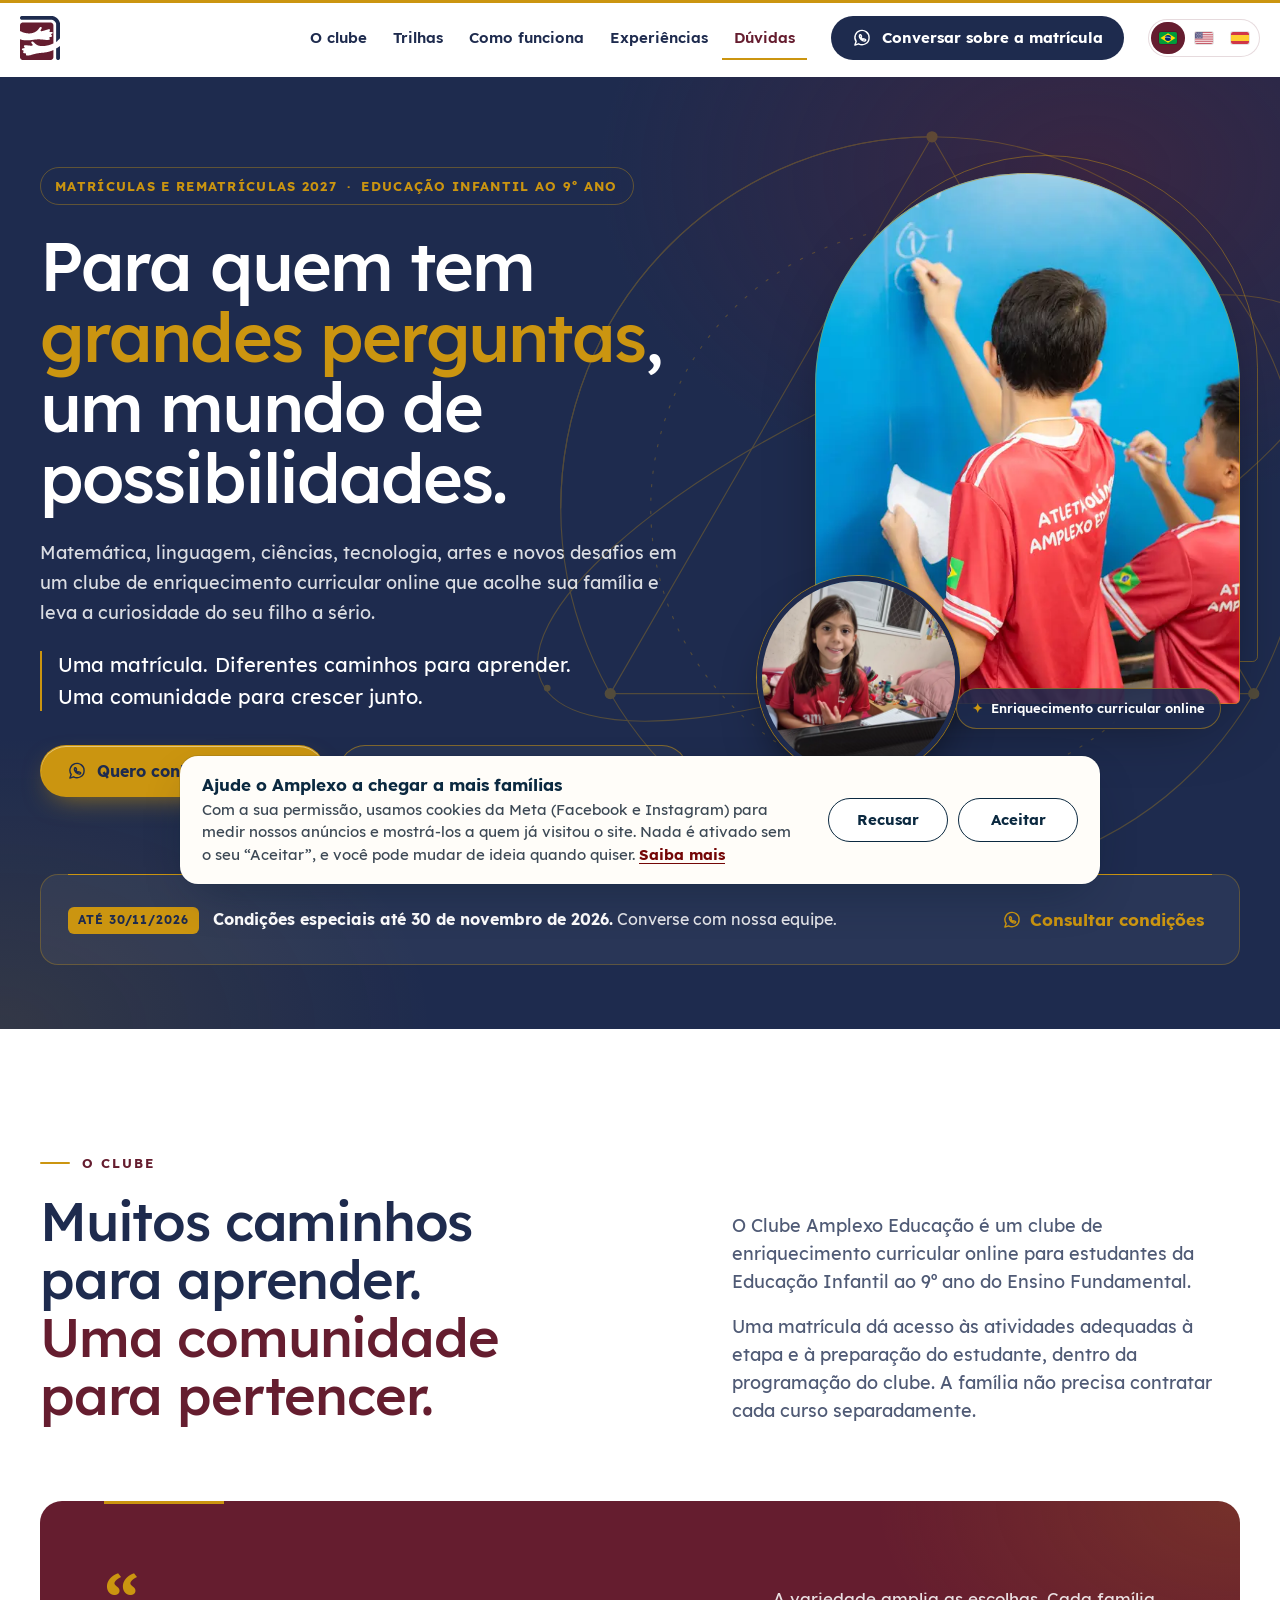
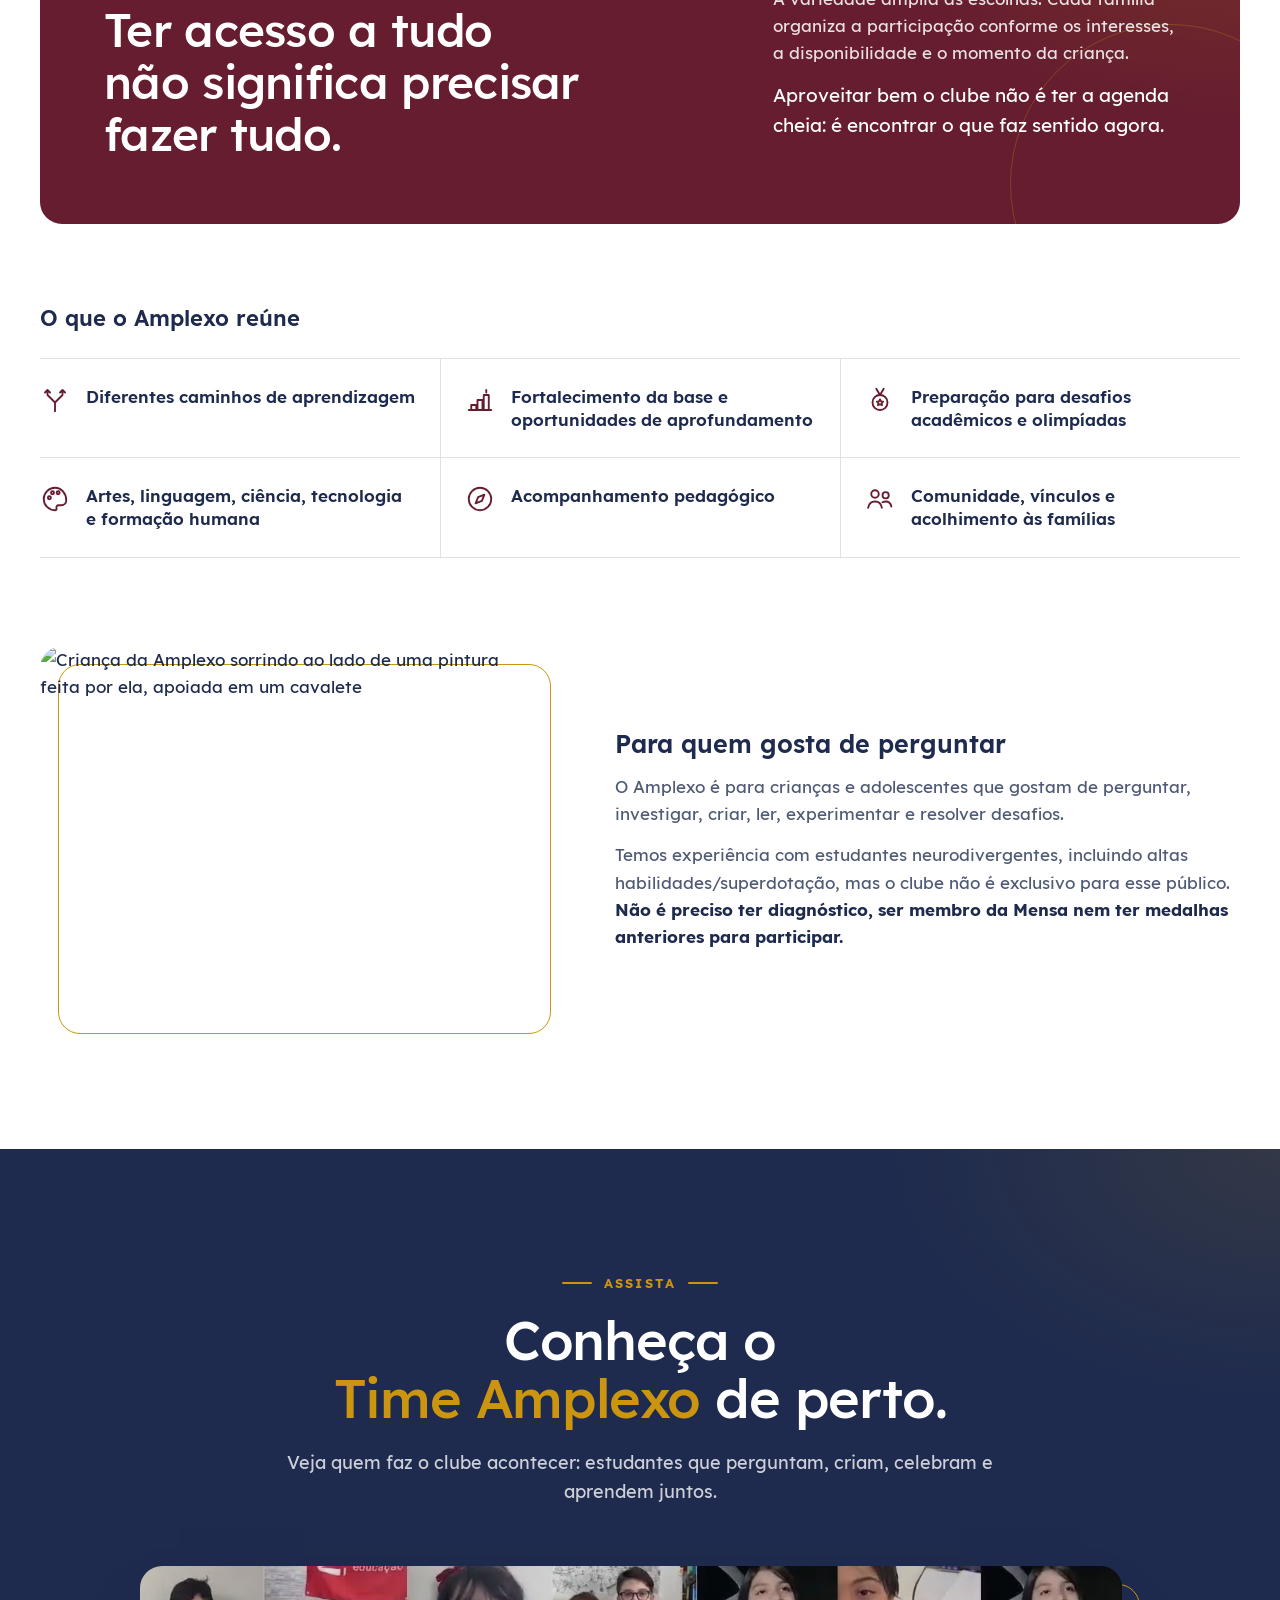
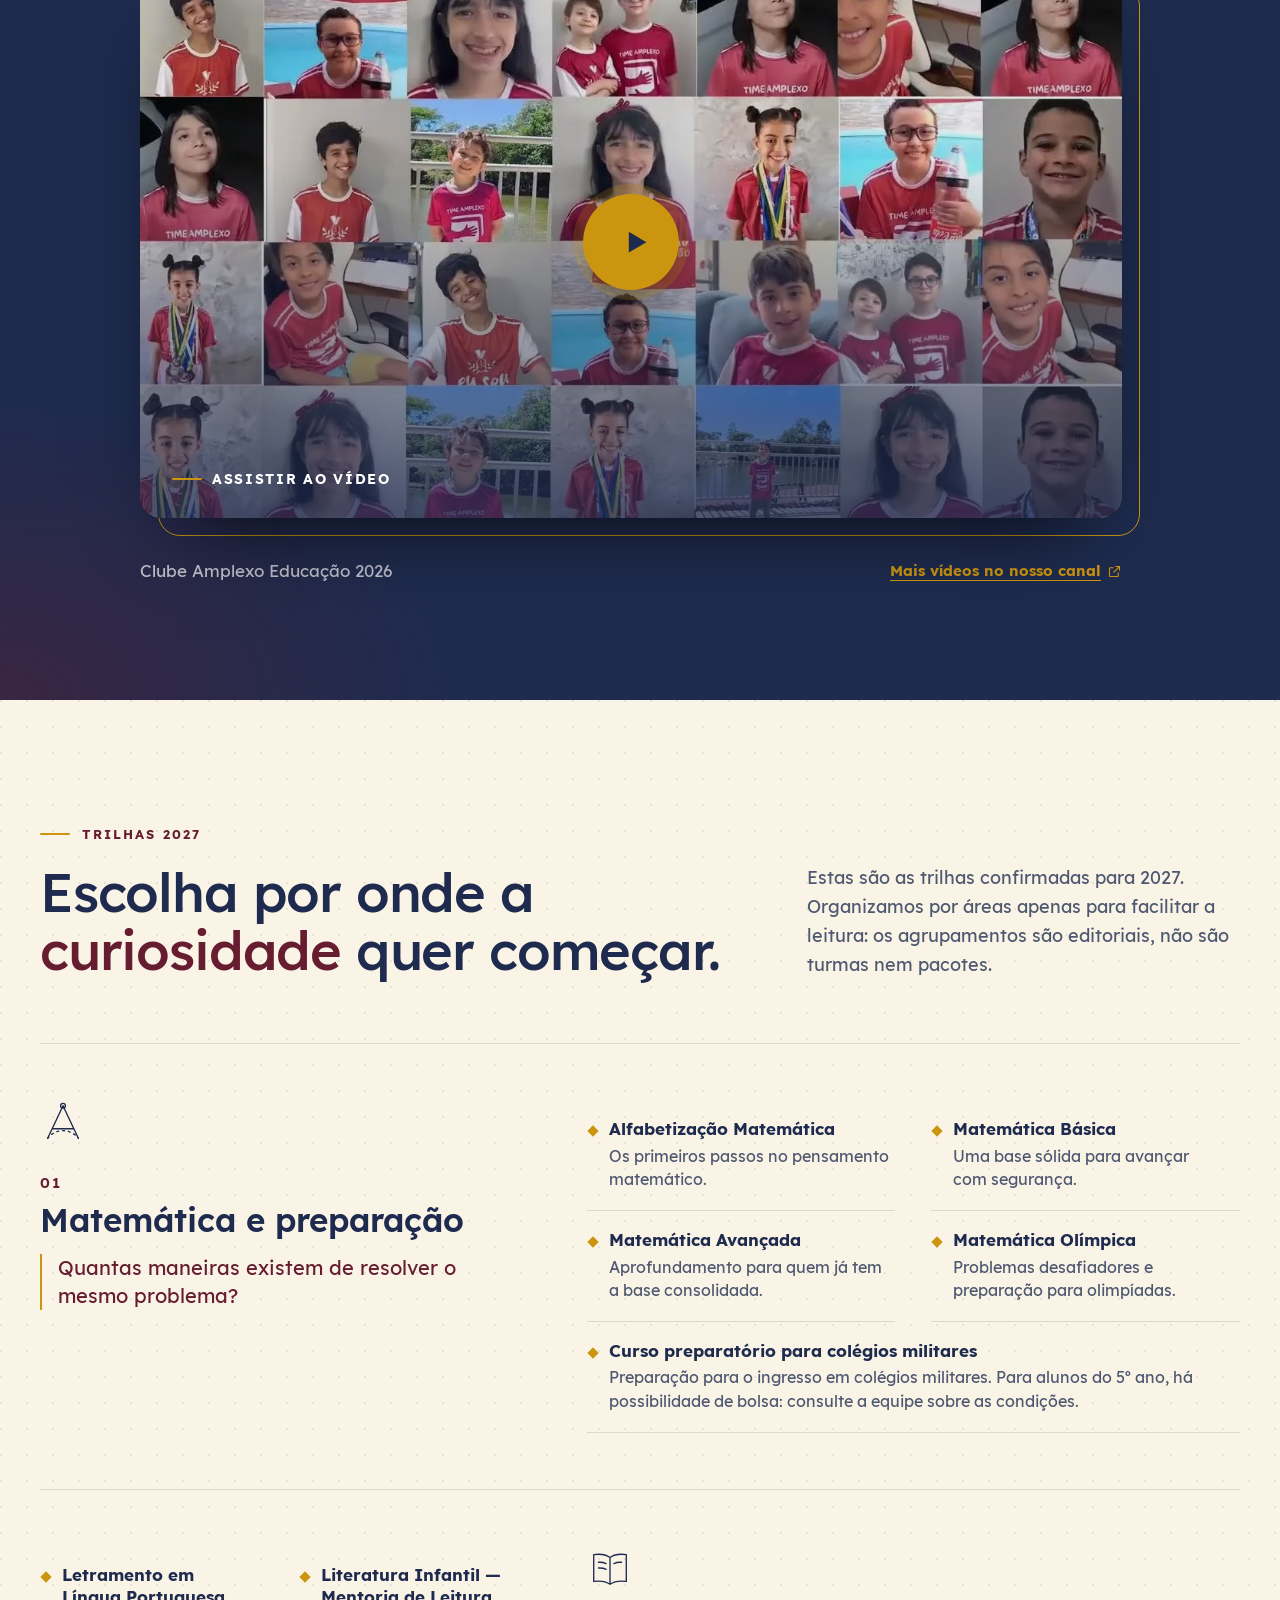
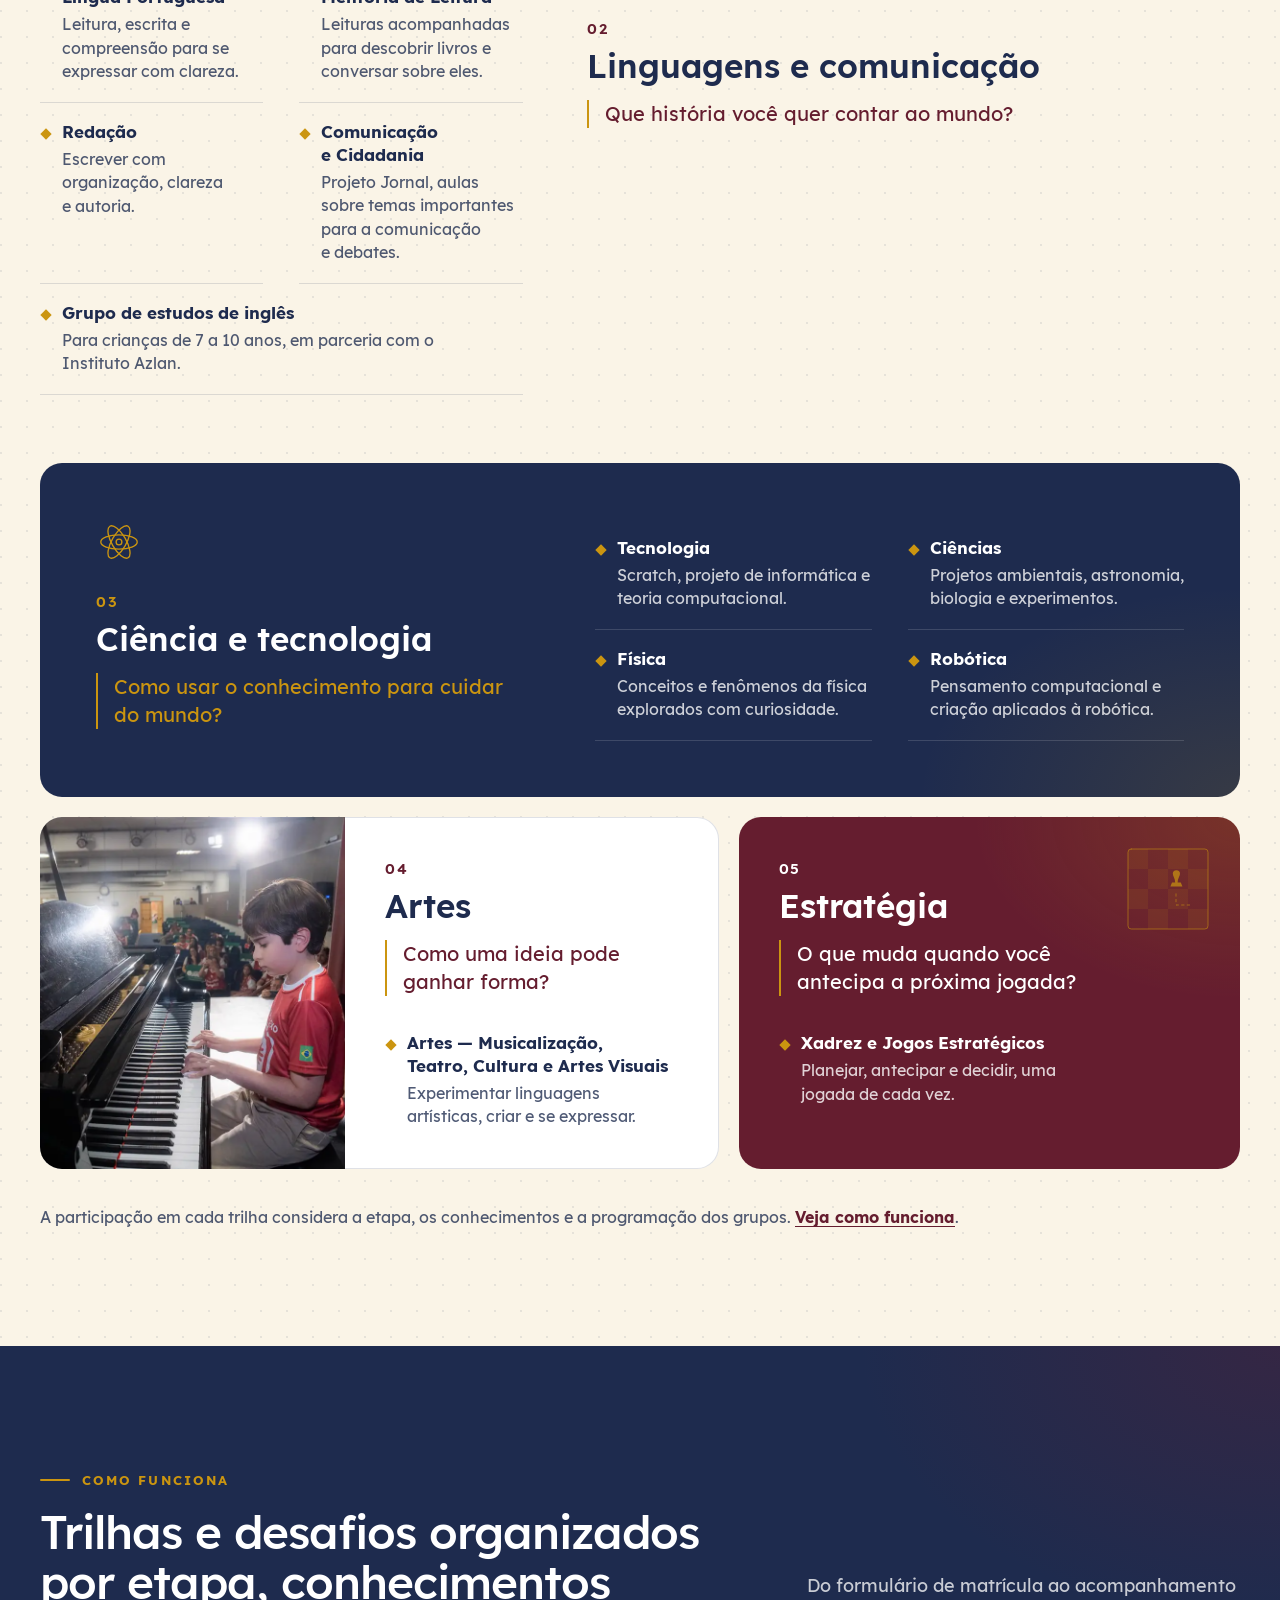
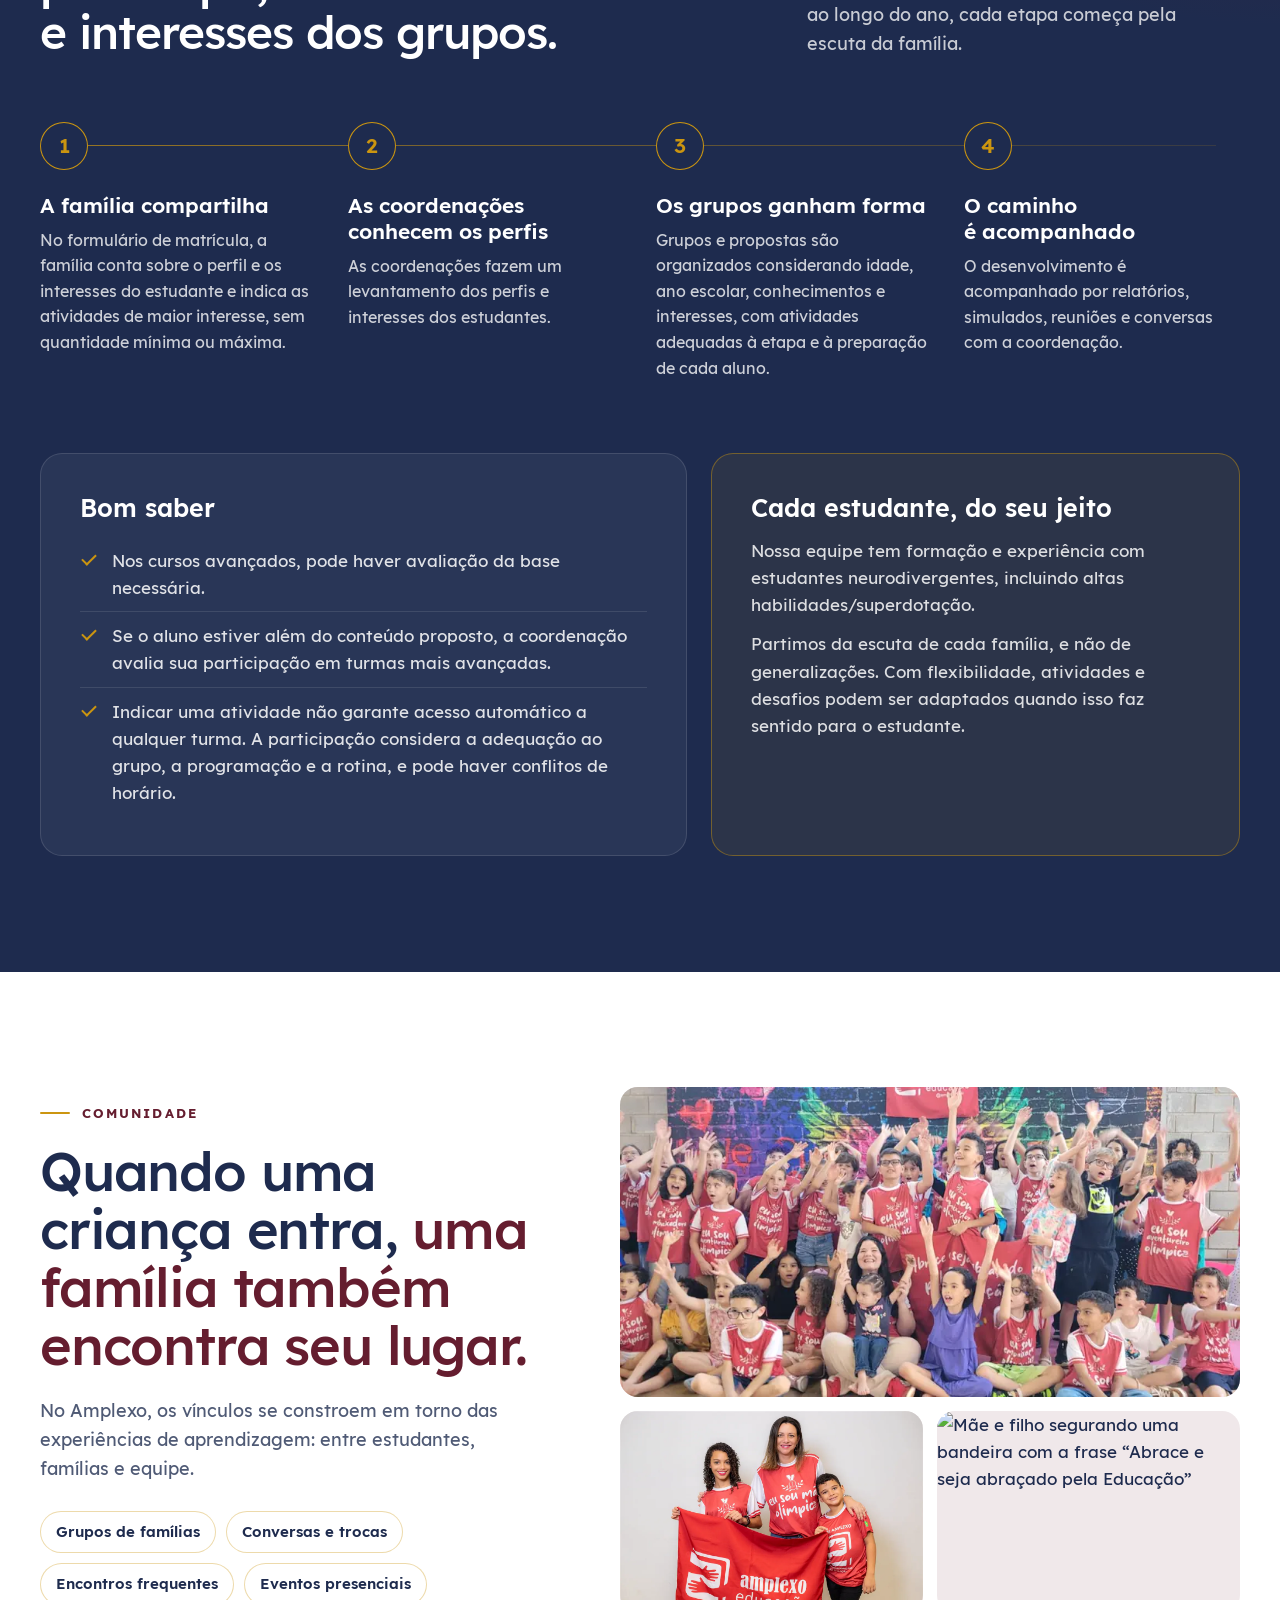
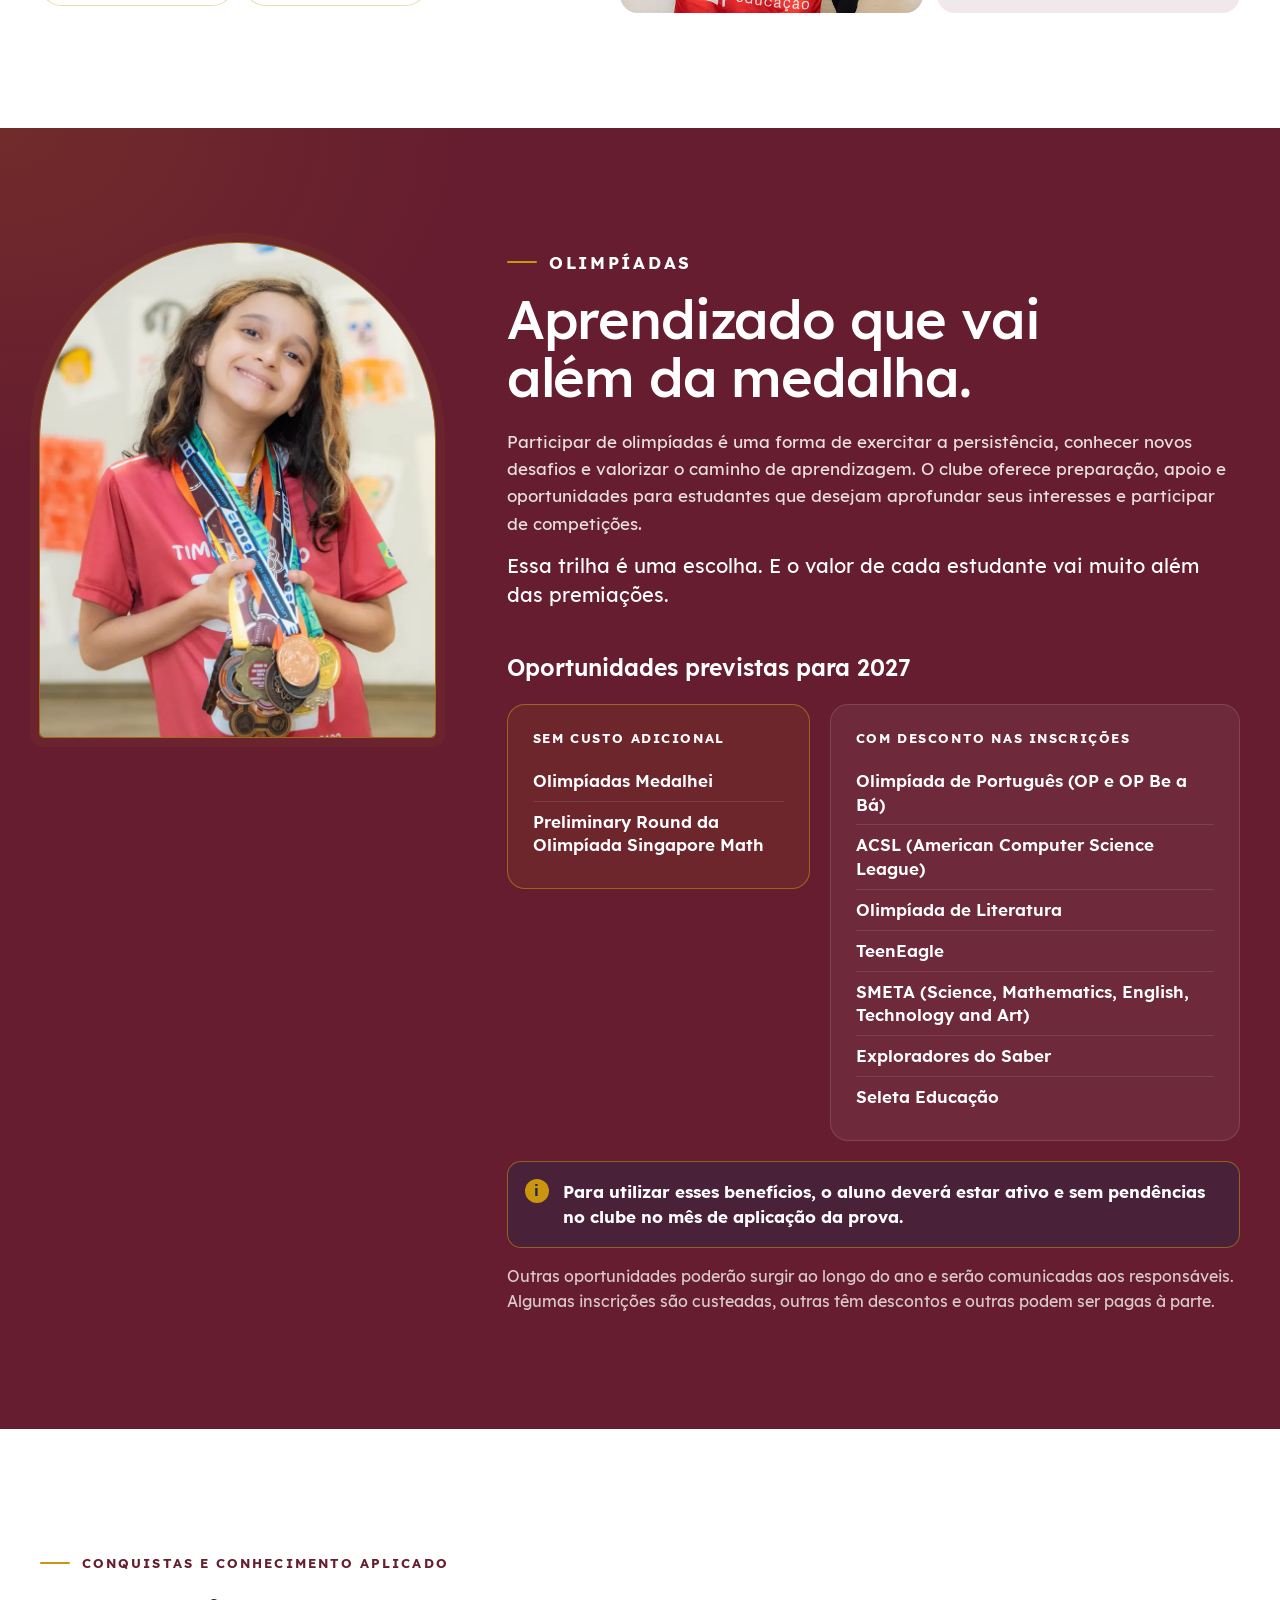
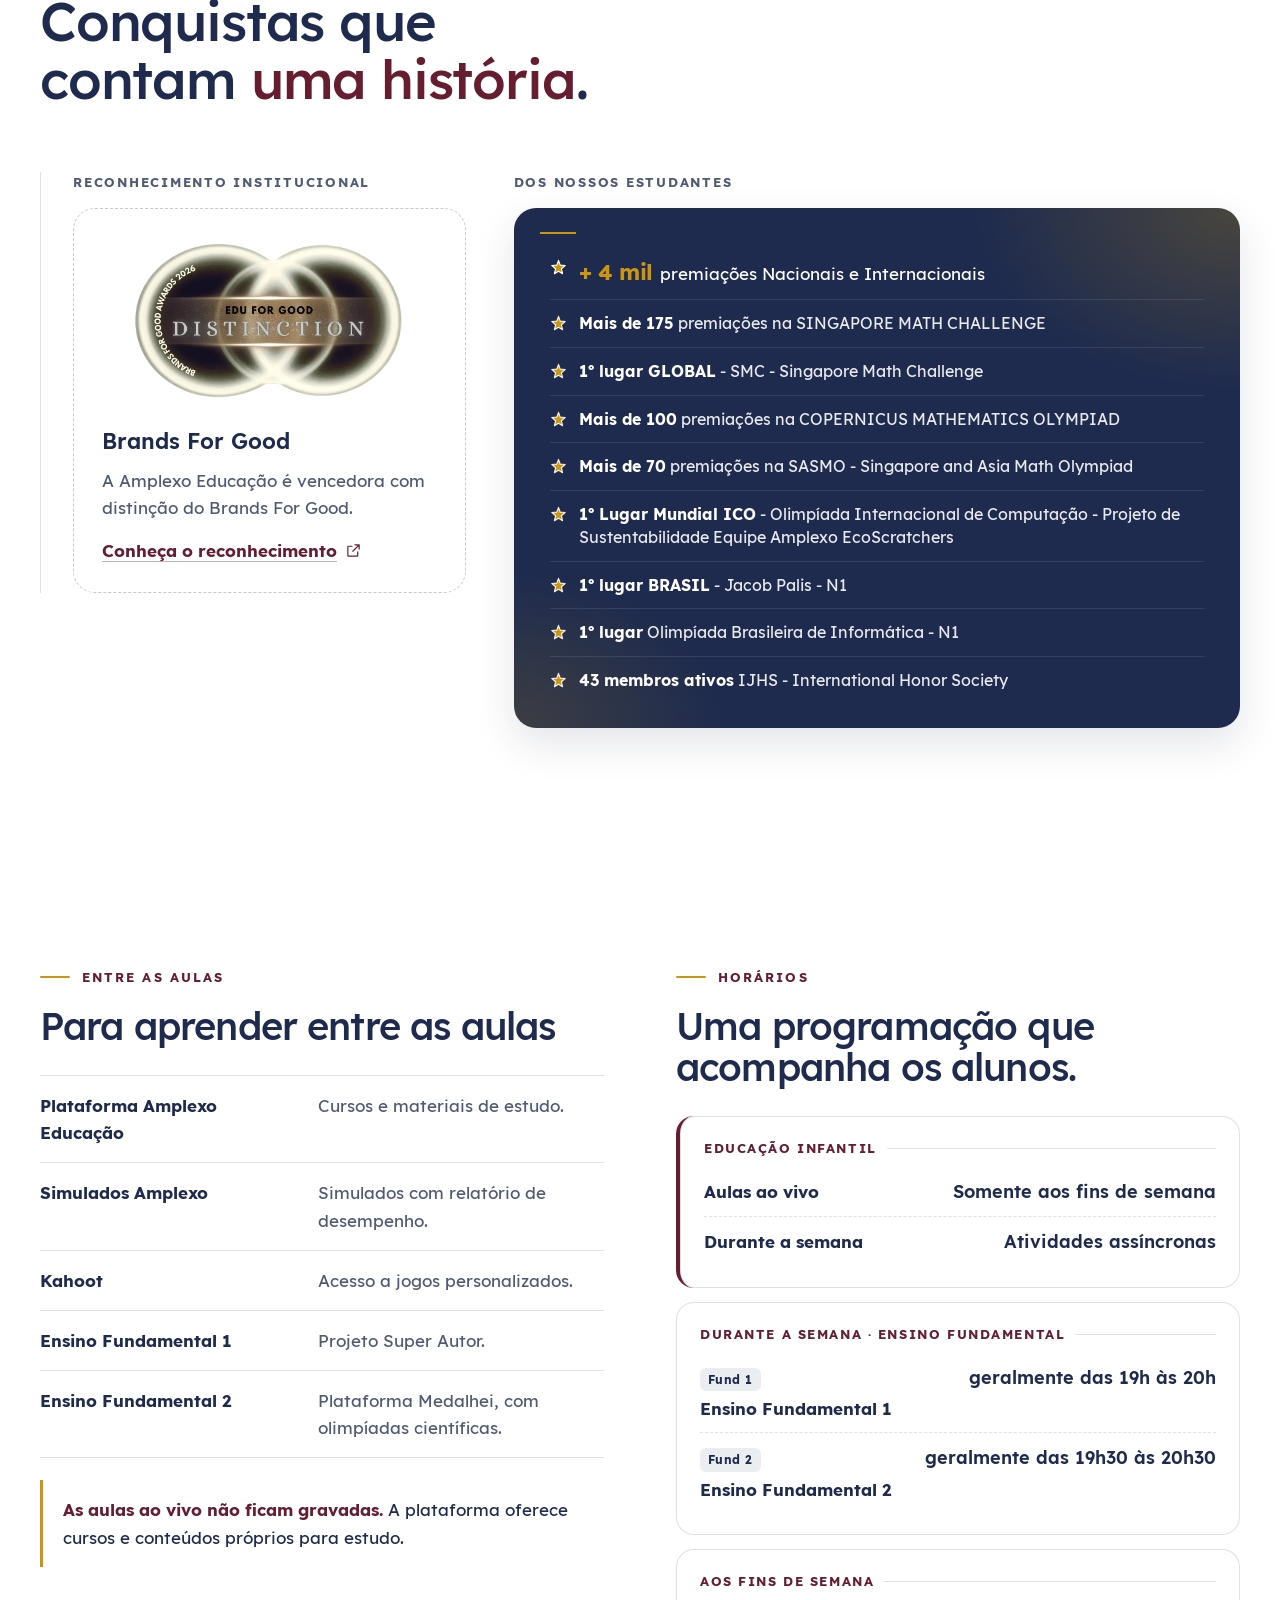
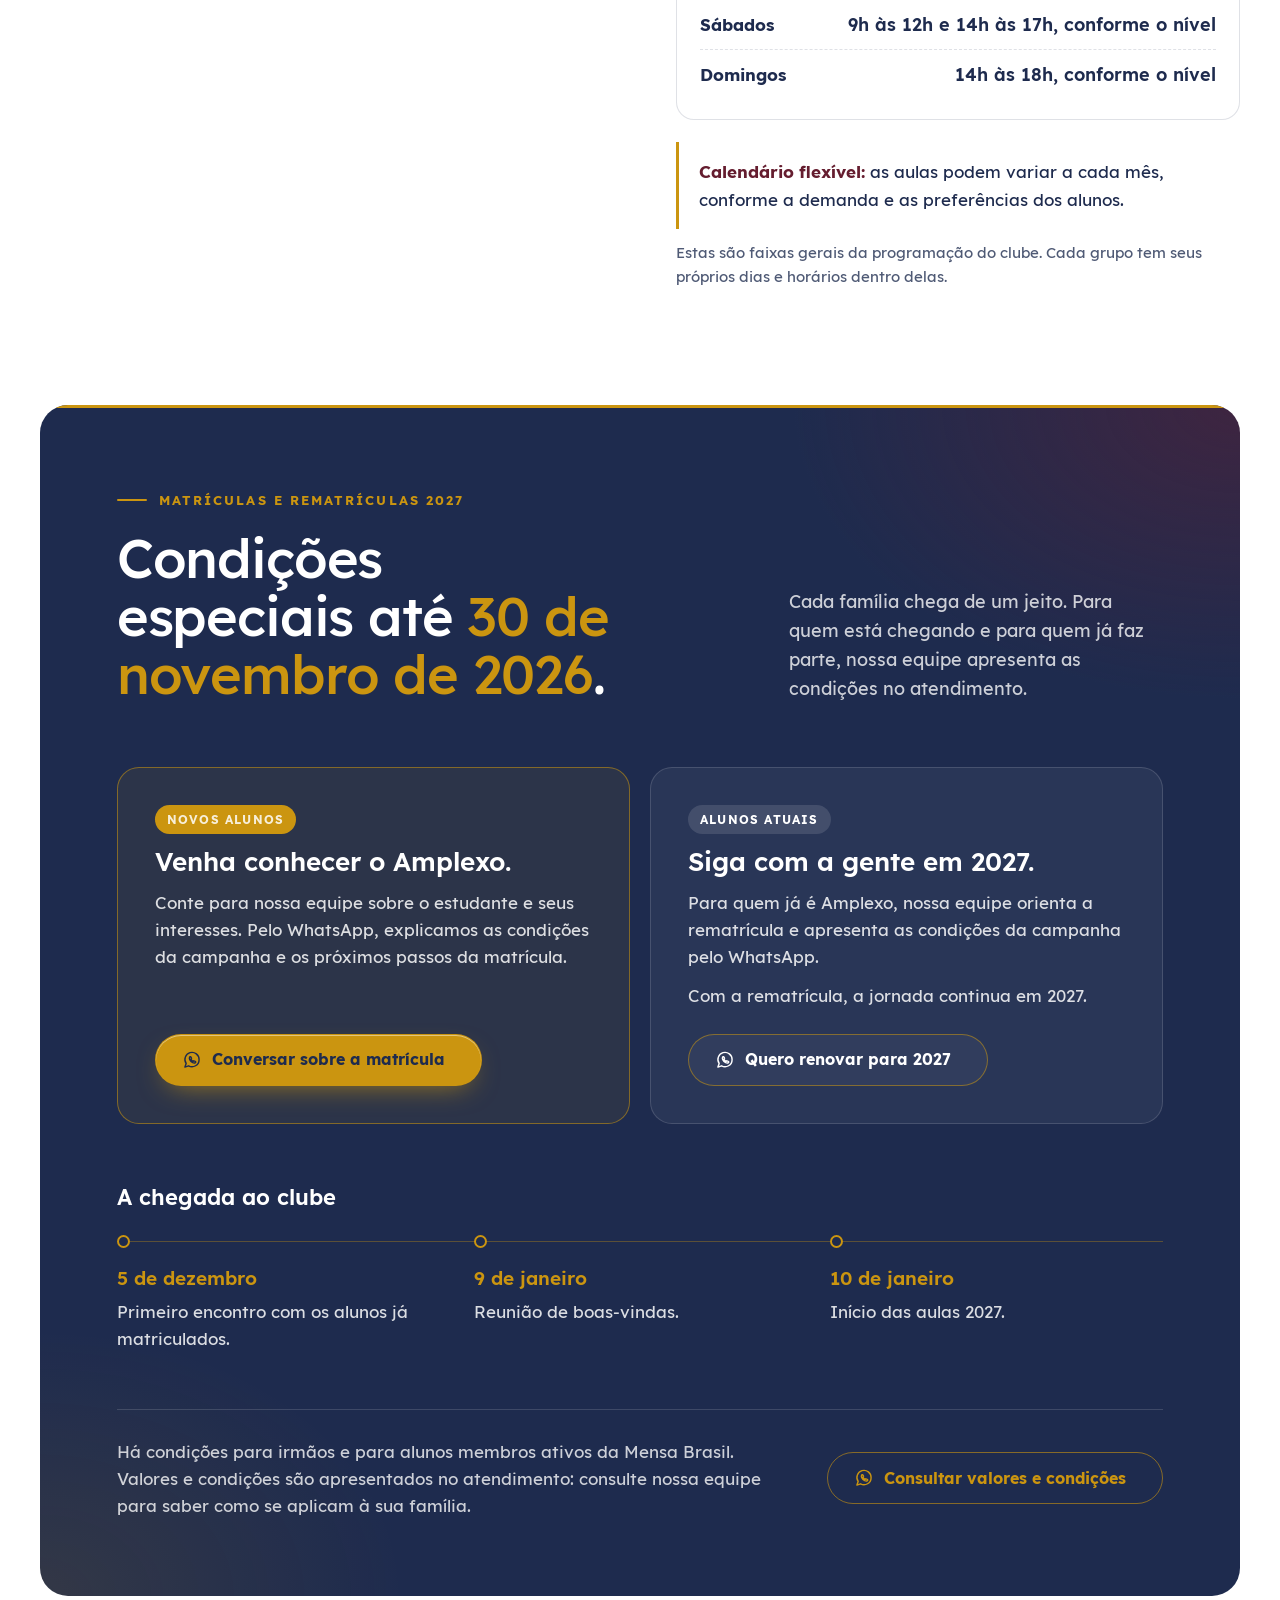
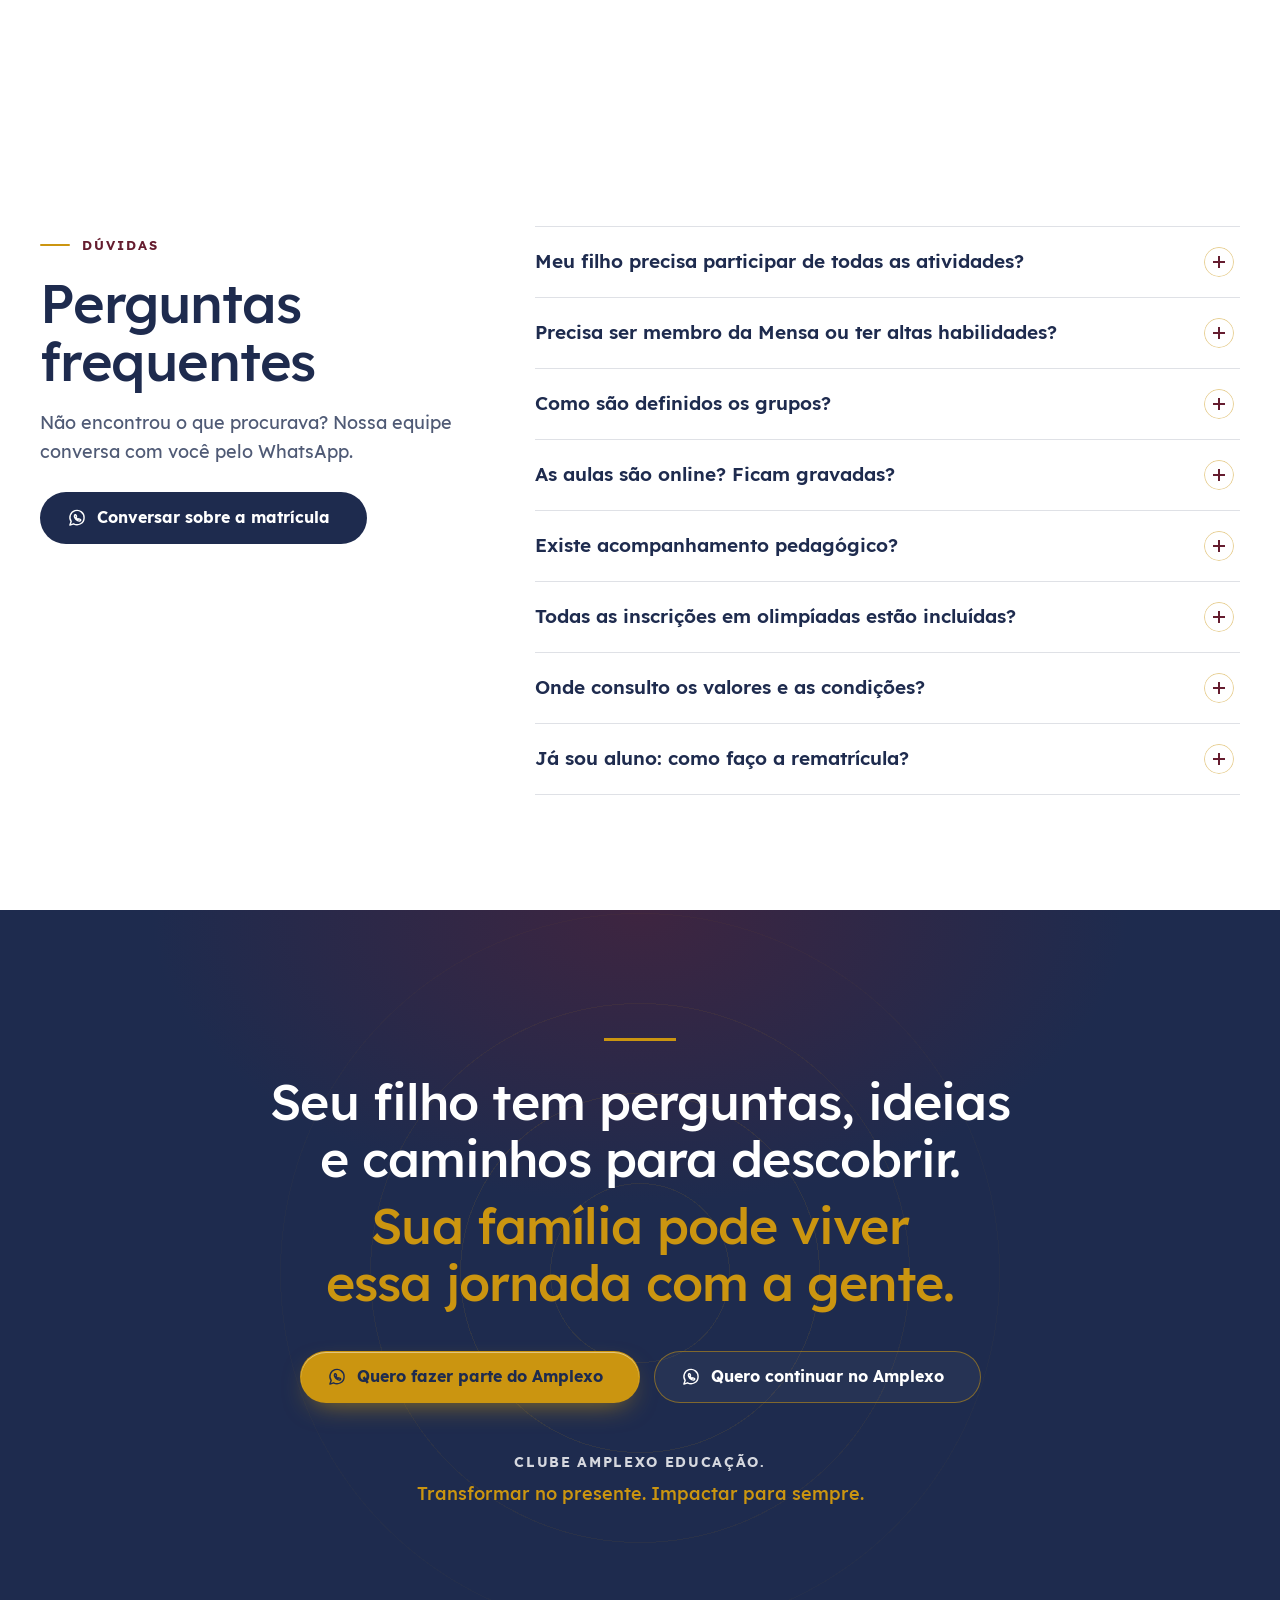
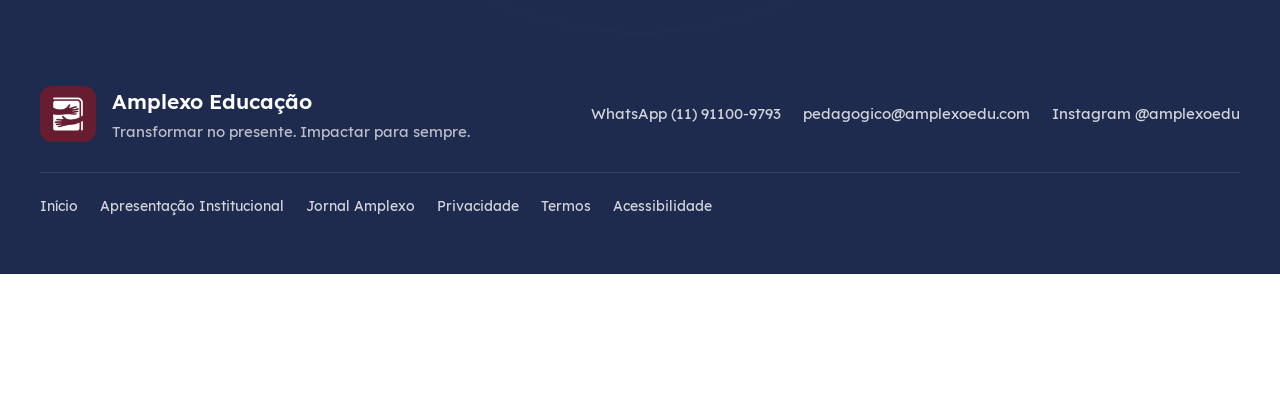
==== commit 82944e8c: "feat: substitui pagina inicial por matriculas, arquiva home institucional e atualiza horarios dos 3 " ====
--- a/index.html
+++ b/index.html
@@ -2,8 +2,10 @@
 <html lang="pt-BR">
 <head>
   <meta charset="utf-8">
-  <meta name="viewport" content="width=device-width, initial-scale=1">
-  <title>Amplexo Educação | Clube de enriquecimento curricular</title>
+  <meta name="viewport" content="width=device-width, initial-scale=1, viewport-fit=cover">
+  <title>Matrículas 2027 | Clube Amplexo Educação</title>
+  <meta name="description" content="Matrículas e rematrículas 2027 do Clube Amplexo Educação: enriquecimento curricular online da Educação Infantil ao 9º ano. Conheça as trilhas e converse com nossa equipe pelo WhatsApp.">
+  <link rel="canonical" href="https://amplexoedu.com/">
   <!-- idiomas:inicio -->
   <link rel="alternate" hreflang="pt-BR" href="https://amplexoedu.com/">
   <link rel="alternate" hreflang="en" href="https://amplexoedu.com/en/">
@@ -13,30 +15,35 @@
   <script src="js/global.js"></script>
   <script src="js/cookies.js" defer></script>
   <!-- idiomas:fim -->
-  <meta name="description" content="Toda criança merece um desafio do seu tamanho. Conheça as trilhas de enriquecimento curricular da Amplexo.">
+  <link rel="stylesheet" href="css/fonts.css">
   <meta name="theme-color" content="#1E2B4E">
-  <meta name="facebook-domain-verification" content="z6x4jr9kprhsx80ei3z29fvrokv54x">
-  <!-- Marca: favicon, ícones de aplicativo e imagem de compartilhamento (kit de marca, pasta 04) -->
+  <!-- Marca: favicon e ícones de aplicativo (kit de marca, pasta 04) -->
   <link rel="icon" href="favicon.ico" sizes="48x48">
   <link rel="icon" href="assets/brand/favicon.svg" type="image/svg+xml">
   <link rel="apple-touch-icon" href="assets/brand/apple-touch-icon_180px.png">
   <link rel="manifest" href="assets/brand/site.webmanifest">
+  <link rel="preload" href="assets/fonts/lexend-400.woff2" as="font" type="font/woff2" crossorigin>
+  <link rel="preload" href="assets/fonts/lexend-600.woff2" as="font" type="font/woff2" crossorigin>
+
   <meta property="og:type" content="website">
+  <meta property="og:locale" content="pt_BR">
   <meta property="og:site_name" content="Amplexo Educação">
-  <meta property="og:title" content="Amplexo Educação | Clube de enriquecimento curricular">
-  <meta property="og:description" content="Toda criança merece um desafio do seu tamanho. Conheça as trilhas de enriquecimento curricular da Amplexo.">
+  <meta property="og:title" content="Matrículas e rematrículas 2027 | Clube Amplexo Educação">
+  <meta property="og:description" content="Muitos caminhos para aprender. Uma comunidade para pertencer. Educação Infantil ao 9º ano, online.">
   <meta property="og:url" content="https://amplexoedu.com/">
-  <meta property="og:locale" content="pt_BR">
-  <meta property="og:image" content="https://amplexoedu.com/assets/brand/imagem-de-compartilhamento_1200x630.jpg">
+  <meta property="og:image" content="https://amplexoedu.com/assets/images/og/home-pt.jpg">
+  <meta property="og:image:secure_url" content="https://amplexoedu.com/assets/images/og/home-pt.jpg">
   <meta property="og:image:width" content="1200">
   <meta property="og:image:height" content="630">
-  <meta property="og:image:alt" content="Marca Amplexo Educação sobre fundo azul">
+  <meta property="og:image:alt" content="Estudantes da Amplexo Educação celebrando juntos">
   <meta name="twitter:card" content="summary_large_image">
-  <link rel="preload" href="assets/fonts/lexend-400.woff2" as="font" type="font/woff2" crossorigin>
-  <link rel="preload" href="assets/fonts/lexend-700.woff2" as="font" type="font/woff2" crossorigin>
-  <link rel="stylesheet" href="css/fonts.css">
-  <link rel="stylesheet" href="css/home-reference.css">
+  <meta name="twitter:title" content="Matrículas e rematrículas 2027 | Clube Amplexo Educação">
+  <meta name="twitter:description" content="Muitos caminhos para aprender. Uma comunidade para pertencer.">
+  <meta name="twitter:image" content="https://amplexoedu.com/assets/images/og/home-pt.jpg">
+  <meta name="twitter:image:alt" content="Estudantes da Amplexo Educação celebrando juntos">
+
   <script>
+    document.documentElement.classList.add('js');
     // Na versão de teste (site.amplexoedu.com) os buscadores não devem indexar a página.
     if (location.hostname === 'site.amplexoedu.com') {
       var robots = document.createElement('meta');
@@ -46,197 +53,695 @@
       document.documentElement.classList.add('is-staging');
     }
   </script>
+
+  <link rel="stylesheet" href="css/matriculas.css">
+  <script src="js/matriculas.js" defer></script>
 </head>
-<body id="inicio">
+<body>
   <a class="skip-link" href="#conteudo">Ir para o conteúdo</a>
-
-  <header class="site-header">
+  <p class="staging-badge" role="note">Prévia · site de teste</p>
+
+  <!-- Ícone do WhatsApp reutilizado nos botões -->
+  <svg width="0" height="0" style="position:absolute" aria-hidden="true" focusable="false">
+    <symbol id="i-whatsapp" viewBox="0 0 24 24">
+      <path d="M20.5 11.6a8.5 8.5 0 0 1-12.6 7.4l-4.4 1.5 1.5-4.3a8.5 8.5 0 1 1 15.5-4.6Z"/>
+      <path d="M9 8.6c.2-.5.5-.6.8-.6h.5c.2 0 .4.1.5.4l.6 1.5c.1.2 0 .5-.1.6l-.5.6c.6 1.1 1.4 1.9 2.5 2.5l.6-.5c.2-.1.4-.2.6-.1l1.5.6c.3.1.4.3.4.5v.5c0 .3-.1.6-.6.8-.6.3-1.6.4-2.9-.2a8 8 0 0 1-3.6-3.6c-.6-1.3-.5-2.3-.2-3Z"/>
+    </symbol>
+    <symbol id="i-arrow" viewBox="0 0 24 24"><path d="M5 12h14M13 6l6 6-6 6"/></symbol>
+    <symbol id="i-external" viewBox="0 0 24 24"><path d="M14 4h6v6M20 4l-9 9M18 14v5a1 1 0 0 1-1 1H5a1 1 0 0 1-1-1V7a1 1 0 0 1 1-1h5"/></symbol>
+  </svg>
+
+  <header class="site-header" data-header>
     <div class="shell header-inner">
-      <a class="brand" href="#inicio" aria-label="Voltar ao início da página">
+      <a class="brand" href="./" aria-label="Amplexo Educação — página inicial">
         <picture>
-          <source media="(max-width: 359px)" srcset="assets/brand/amplexo_sem-descritor_positiva.svg" width="991" height="187">
+          <source media="(max-width: 520px)" srcset="assets/brand/amplexo_icone-reduzido_positiva.svg" width="176" height="196">
+          <source media="(max-width: 680px)" srcset="assets/brand/amplexo_sem-descritor_positiva.svg" width="991" height="187">
           <img src="assets/brand/amplexo_horizontal_positiva.svg" alt="Amplexo Educação" width="1012" height="224">
         </picture>
       </a>
-      <div class="header-actions">
-        <a class="matriculas-button" href="matriculas/">MATRÍCULAS 2027</a>
-        <a class="journal-button" href="jornal-amplexo/">Jornal Amplexo <span aria-hidden="true">→</span></a>
-      </div>
+      <nav class="main-nav" id="menu" aria-label="Seções da página" data-menu>
+        <a href="#clube">O clube</a>
+        <a href="#trilhas">Trilhas</a>
+        <a href="#como-funciona">Como funciona</a>
+        <a href="#experiencias">Experiências</a>
+        <a href="#duvidas">Dúvidas</a>
+        <a class="btn btn-gold menu-cta" href="https://wa.me/5511911009793?text=Ol%C3%A1!%20Quero%20conhecer%20o%20Clube%20Amplexo%20Educa%C3%A7%C3%A3o%20e%20receber%20informa%C3%A7%C3%B5es%20sobre%20a%20matr%C3%ADcula%20de%202027." target="_blank" rel="noopener">
+          <svg aria-hidden="true"><use href="#i-whatsapp"/></svg>Conversar sobre a matrícula<span class="sr-only"> (abre o WhatsApp em nova aba)</span>
+        </a>
+      </nav>
+      <a class="btn btn-navy btn-small header-cta" href="https://wa.me/5511911009793?text=Ol%C3%A1!%20Quero%20conhecer%20o%20Clube%20Amplexo%20Educa%C3%A7%C3%A3o%20e%20receber%20informa%C3%A7%C3%B5es%20sobre%20a%20matr%C3%ADcula%20de%202027." target="_blank" rel="noopener" title="Conversar sobre a matrícula pelo WhatsApp">
+        <svg aria-hidden="true"><use href="#i-whatsapp"/></svg><span class="header-cta-label">Conversar sobre a matrícula</span><span class="sr-only"> (abre o WhatsApp em nova aba)</span>
+      </a>
       <!-- idioma:seletor --><nav class="lang-switch" aria-label="Escolher idioma"><a href="./" hreflang="pt-BR" lang="pt-BR" data-idioma="pt" aria-label="Português" title="Português" aria-current="true"><img src="assets/flags/br.svg" alt="" width="18" height="13"><span>PT</span></a><a href="en/" hreflang="en" lang="en" data-idioma="en" aria-label="English" title="English"><img src="assets/flags/us.svg" alt="" width="18" height="13"><span>EN</span></a><a href="es/" hreflang="es" lang="es" data-idioma="es" aria-label="Español" title="Español"><img src="assets/flags/es.svg" alt="" width="18" height="13"><span>ES</span></a></nav><!-- /idioma:seletor -->
+      <button class="menu-toggle" type="button" aria-expanded="false" aria-controls="menu" data-menu-toggle data-rotulo-fechar="Fechar">
+        <span class="menu-toggle-label">Menu</span><i aria-hidden="true"></i>
+      </button>
     </div>
   </header>
 
   <main id="conteudo">
-    <section id="amplexo" class="hero">
-      <div class="hero-inner">
-        <div class="hero-content reveal">
-          <p class="eyebrow amber">Educar para o bem</p>
-          <h1>Transformar no presente.<br>Impactar para sempre.</h1>
-          <p class="hero-copy">Colaboramos para a formação humana e acadêmica de crianças e jovens, criando pontes para as melhores oportunidades de aprendizagem. Unimos a excelência do estudo em alto nível aos valores humanos para formar cidadãos confiantes e preparados para o futuro. Por meio de projetos, aulas e mentorias, enriquecemos o currículo dos estudantes, cultivando a responsabilidade social e o prazer pelo conhecimento, tudo em um ambiente seguro, onde todos se abraçam, torcem uns pelos outros e aprendem juntos.</p>
-        </div>
-        <figure class="hero-photo" aria-label="Estudantes da Amplexo reunidas">
-          <img src="assets/images/amplexo-estudantes.jpg" alt="Quatro estudantes da Amplexo sorrindo e se abraçando" width="1800" height="2700">
+
+    <!-- ============ ABERTURA ============ -->
+    <section class="hero" id="topo" aria-labelledby="hero-title">
+      <svg class="hero-geo" viewBox="0 0 800 800" aria-hidden="true" focusable="false">
+        <circle cx="400" cy="400" r="330"/>
+        <circle cx="400" cy="400" r="250" stroke-dasharray="2 10"/>
+        <path d="M400 70 L686 565 L114 565 Z"/>
+        <path d="M70 400 A330 330 0 0 1 400 70"/>
+        <ellipse cx="400" cy="400" rx="380" ry="120" transform="rotate(-24 400 400)"/>
+        <circle class="dot" cx="400" cy="70" r="5"/>
+        <circle class="dot" cx="686" cy="565" r="5"/>
+        <circle class="dot" cx="114" cy="565" r="5"/>
+        <circle class="dot" cx="745" cy="248" r="3"/>
+        <circle class="dot" cx="58" cy="560" r="3"/>
+      </svg>
+
+      <div class="shell hero-inner">
+        <div class="hero-copy">
+          <p class="hero-eyebrow"><span>Matrículas e rematrículas 2027</span> <span aria-hidden="true">·</span> <span>Educação Infantil ao 9º ano</span></p>
+          <h1 id="hero-title">Para quem tem <em>grandes perguntas</em>, um mundo de possibilidades.</h1>
+          <p class="hero-sub">Matemática, linguagem, ciências, tecnologia, artes e novos desafios em um clube de enriquecimento curricular online que acolhe sua família e leva a curiosidade do seu filho a sério.</p>
+          <p class="hero-motto"><span>Uma matrícula.</span> <span>Diferentes caminhos para aprender.</span> <span>Uma comunidade para crescer junto.</span></p>
+          <div class="hero-actions">
+            <a class="btn btn-gold" href="https://wa.me/5511911009793?text=Ol%C3%A1!%20Quero%20conhecer%20o%20Clube%20Amplexo%20Educa%C3%A7%C3%A3o%20e%20receber%20informa%C3%A7%C3%B5es%20sobre%20a%20matr%C3%ADcula%20de%202027." target="_blank" rel="noopener">
+              <svg aria-hidden="true"><use href="#i-whatsapp"/></svg>Quero conhecer o clube<span class="sr-only"> (abre o WhatsApp em nova aba)</span>
+            </a>
+            <a class="btn btn-line-light" href="https://wa.me/5511911009793?text=Ol%C3%A1!%20J%C3%A1%20fazemos%20parte%20do%20Amplexo%20e%20queremos%20orienta%C3%A7%C3%B5es%20sobre%20a%20rematr%C3%ADcula%20de%202027." target="_blank" rel="noopener">
+              <svg aria-hidden="true"><use href="#i-whatsapp"/></svg>Já sou Amplexo: quero renovar<span class="sr-only"> (abre o WhatsApp em nova aba)</span>
+            </a>
+          </div>
+        </div>
+
+        <div class="hero-visual">
+          <figure class="hero-arch">
+            <img src="assets/images/v2/quadro.webp" alt="Dois estudantes da Amplexo, de costas, resolvendo um problema de matemática em um quadro azul" width="1100" height="734" fetchpriority="high">
+          </figure>
+          <figure class="hero-orb">
+            <img src="assets/images/v2/online.webp" alt="Estudante da Amplexo sorrindo em frente ao computador, em casa, durante uma atividade online" width="800" height="1066">
+          </figure>
+          <p class="hero-chip"><span aria-hidden="true">✦</span> Enriquecimento curricular online</p>
+        </div>
+
+        <aside class="campaign-band" aria-label="Campanha de matrículas 2027">
+          <div class="band-item">
+            <span class="band-tag">Até 30/11/2026</span>
+            <p><strong>Condições especiais até 30 de novembro de 2026.</strong> Converse com nossa equipe.</p>
+          </div>
+          <a class="band-link" href="https://wa.me/5511911009793?text=Ol%C3%A1!%20Gostaria%20de%20conhecer%20os%20valores%20e%20as%20condi%C3%A7%C3%B5es%20de%20matr%C3%ADcula%20do%20Clube%20Amplexo%20Educa%C3%A7%C3%A3o%20para%202027." target="_blank" rel="noopener">
+            <svg aria-hidden="true"><use href="#i-whatsapp"/></svg>Consultar condições<span class="sr-only"> (abre o WhatsApp em nova aba)</span>
+          </a>
+        </aside>
+      </div>
+    </section>
+
+    <!-- ============ O CLUBE ============ -->
+    <section class="section clube" id="clube" aria-labelledby="clube-title">
+      <div class="shell">
+        <div class="clube-intro">
+          <div data-reveal>
+            <p class="kicker">O clube</p>
+            <h2 class="h2" id="clube-title">Muitos caminhos para aprender. <em>Uma comunidade para pertencer.</em></h2>
+          </div>
+          <div class="clube-text" data-reveal>
+            <p>O Clube Amplexo Educação é um clube de enriquecimento curricular online para estudantes da Educação Infantil ao 9º ano do Ensino Fundamental.</p>
+            <p>Uma matrícula dá acesso às atividades adequadas à etapa e à preparação do estudante, dentro da programação do clube. A família não precisa contratar cada curso separadamente.</p>
+          </div>
+        </div>
+
+        <div class="statement" data-reveal>
+          <p class="statement-quote">Ter acesso a tudo não significa precisar fazer tudo.</p>
+          <div class="statement-body">
+            <p>A variedade amplia as escolhas. Cada família organiza a participação conforme os interesses, a disponibilidade e o momento da criança.</p>
+            <p>Aproveitar bem o clube não é ter a agenda cheia: é encontrar o que faz sentido agora.</p>
+          </div>
+        </div>
+
+        <h3 class="pillars-title" data-reveal>O que o Amplexo reúne</h3>
+        <ul class="pillars" data-reveal>
+          <li>
+            <svg viewBox="0 0 24 24" aria-hidden="true"><path d="M12 21v-7M12 14 6 8M12 14l6-6M6 8V4M18 8V4M4 6l2-2 2 2M16 6l2-2 2 2"/></svg>
+            <span>Diferentes caminhos de aprendizagem</span>
+          </li>
+          <li>
+            <svg viewBox="0 0 24 24" aria-hidden="true"><path d="M3 20h18M5 20v-4h4v4M10 20v-8h4v8M15 20V8h4v12M17 4v2"/></svg>
+            <span>Fortalecimento da base e oportunidades de aprofundamento</span>
+          </li>
+          <li>
+            <svg viewBox="0 0 24 24" aria-hidden="true"><circle cx="12" cy="14" r="6"/><path d="m9 3 3 5 3-5M12 11.5l.8 1.6 1.7.2-1.2 1.2.3 1.7-1.6-.8-1.6.8.3-1.7-1.2-1.2 1.7-.2Z"/></svg>
+            <span>Preparação para desafios acadêmicos e olimpíadas</span>
+          </li>
+          <li>
+            <svg viewBox="0 0 24 24" aria-hidden="true"><path d="M12 3a9 9 0 1 0 0 18c1 0 1.5-.8 1.2-1.6-.4-1.1.3-2.4 1.6-2.4H17a4 4 0 0 0 4-4c0-5.5-4-10-9-10Z"/><circle cx="7.5" cy="11" r="1.2"/><circle cx="10" cy="7" r="1.2"/><circle cx="14.5" cy="7" r="1.2"/></svg>
+            <span>Artes, linguagem, ciência, tecnologia e formação humana</span>
+          </li>
+          <li>
+            <svg viewBox="0 0 24 24" aria-hidden="true"><circle cx="12" cy="12" r="9"/><path d="m15.5 8.5-2 5-5 2 2-5Z"/></svg>
+            <span>Acompanhamento pedagógico</span>
+          </li>
+          <li>
+            <svg viewBox="0 0 24 24" aria-hidden="true"><circle cx="8" cy="8" r="3"/><circle cx="16.5" cy="9" r="2.5"/><path d="M2.5 19c.6-3.2 2.8-5 5.5-5s4.9 1.8 5.5 5M14 14.6c.8-.4 1.6-.6 2.5-.6 2.3 0 4.1 1.5 4.6 4"/></svg>
+            <span>Comunidade, vínculos e acolhimento às famílias</span>
+          </li>
+        </ul>
+
+        <div class="para-quem">
+          <figure class="framed-photo" data-reveal>
+            <img src="assets/images/aprendizagem-arte.jpg" alt="Criança da Amplexo sorrindo ao lado de uma pintura feita por ela, apoiada em um cavalete" width="1400" height="977" loading="lazy" decoding="async">
+          </figure>
+          <div data-reveal>
+            <h3 class="h3">Para quem gosta de perguntar</h3>
+            <p>O Amplexo é para crianças e adolescentes que gostam de perguntar, investigar, criar, ler, experimentar e resolver desafios.</p>
+            <p>Temos experiência com estudantes neurodivergentes, incluindo altas habilidades/superdotação, mas o clube não é exclusivo para esse público. <strong>Não é preciso ter diagnóstico, ser membro da Mensa nem ter medalhas anteriores para participar.</strong></p>
+          </div>
+        </div>
+      </div>
+    </section>
+
+    <!-- ============ VÍDEO ============ -->
+    <section class="section video" id="video" aria-labelledby="video-title">
+      <div class="shell">
+        <div class="video-head" data-reveal>
+          <p class="kicker kicker-light">Assista</p>
+          <h2 class="h2" id="video-title">Conheça o <em>Time&nbsp;Amplexo</em> de perto.</h2>
+          <p class="lead">Veja quem faz o clube acontecer: estudantes que perguntam, criam, celebram e aprendem juntos.</p>
+        </div>
+
+        <div class="video-stage" data-reveal>
+          <!-- O player do YouTube só é carregado no clique (ver js/matriculas.js); sem JavaScript, o link abre o vídeo no YouTube. -->
+          <a class="video-player" href="https://www.youtube.com/watch?v=QICy58hbkgs" target="_blank" rel="noopener" data-video-id="QICy58hbkgs" data-title="Clube Amplexo Educação 2026">
+            <img src="assets/images/v2/video-clube.webp" alt="" width="1280" height="720" loading="lazy" decoding="async">
+            <span class="video-play" aria-hidden="true"><svg viewBox="0 0 24 24"><path d="M8 5.5v13l11-6.5Z"/></svg></span>
+            <span class="video-label">Assistir ao vídeo<span class="sr-only" data-video-sr> “Clube Amplexo Educação 2026” (abre o YouTube em nova aba)</span></span>
+          </a>
+        </div>
+
+        <p class="video-caption" data-reveal>
+          <span>Clube Amplexo Educação 2026</span>
+          <a href="https://www.youtube.com/@Amplexoeducacao" target="_blank" rel="noopener">Mais vídeos no nosso canal <svg aria-hidden="true"><use href="#i-external"/></svg><span class="sr-only"> (abre em nova aba)</span></a>
+        </p>
+      </div>
+    </section>
+
+    <!-- ============ TRILHAS ============ -->
+    <section class="section trilhas" id="trilhas" aria-labelledby="trilhas-title">
+      <div class="shell">
+        <div class="section-head" data-reveal>
+          <div>
+            <p class="kicker">Trilhas 2027</p>
+            <h2 class="h2" id="trilhas-title">Escolha por onde a <em>curiosidade</em> quer começar.</h2>
+          </div>
+          <p class="lead">Estas são as trilhas confirmadas para 2027. Organizamos por áreas apenas para facilitar a leitura: os agrupamentos são editoriais, não são turmas nem pacotes.</p>
+        </div>
+
+        <article class="area" data-reveal aria-labelledby="area-mat">
+          <header class="area-head">
+            <svg class="area-icon" viewBox="0 0 48 48" aria-hidden="true"><path d="M24 6 8 40M24 6l16 34M13 30h22"/><circle cx="24" cy="6" r="2.5"/><path d="M8 40a20 20 0 0 1 32 0" stroke-dasharray="2 4"/></svg>
+            <span class="area-num">01</span>
+            <h3 id="area-mat">Matemática e preparação</h3>
+            <p class="area-q">Quantas maneiras existem de resolver o mesmo problema?</p>
+          </header>
+          <ul class="tracks">
+            <li><h4>Alfabetização Matemática</h4><p>Os primeiros passos no pensamento matemático.</p></li>
+            <li><h4>Matemática Básica</h4><p>Uma base sólida para avançar com segurança.</p></li>
+            <li><h4>Matemática Avançada</h4><p>Aprofundamento para quem já tem a base consolidada.</p></li>
+            <li><h4>Matemática Olímpica</h4><p>Problemas desafiadores e preparação para olimpíadas.</p></li>
+            <li class="track-wide"><h4>Curso preparatório para colégios militares</h4><p>Preparação para o ingresso em colégios militares. Para alunos do 5º ano, há possibilidade de bolsa: consulte a equipe sobre as condições.</p></li>
+          </ul>
+        </article>
+
+        <article class="area area-alt" data-reveal aria-labelledby="area-ling">
+          <header class="area-head">
+            <svg class="area-icon" viewBox="0 0 48 48" aria-hidden="true"><path d="M24 12c-4-3-10-4-17-3v28c7-1 13 0 17 3 4-3 10-4 17-3V9c-7-1-13 0-17 3ZM24 12v28"/><path d="M12 17c3-.3 5.5.2 8 1.3M12 23c3-.3 5.5.2 8 1.3M28 18.3c2.5-1.1 5-1.6 8-1.3"/></svg>
+            <span class="area-num">02</span>
+            <h3 id="area-ling">Linguagens e comunicação</h3>
+            <p class="area-q">Que história você quer contar ao mundo?</p>
+          </header>
+          <ul class="tracks">
+            <li><h4>Letramento em Língua Portuguesa</h4><p>Leitura, escrita e compreensão para se expressar com clareza.</p></li>
+            <li><h4>Literatura Infantil — Mentoria de Leitura</h4><p>Leituras acompanhadas para descobrir livros e conversar sobre eles.</p></li>
+            <li><h4>Redação</h4><p>Escrever com organização, clareza e autoria.</p></li>
+            <li><h4>Comunicação e Cidadania</h4><p>Projeto Jornal, aulas sobre temas importantes para a comunicação e debates.</p></li>
+            <li class="track-wide"><h4>Grupo de estudos de inglês</h4><p>Para crianças de 7 a 10 anos, em parceria com o Instituto Azlan.</p></li>
+          </ul>
+        </article>
+
+        <article class="area area-dark" data-reveal aria-labelledby="area-cien">
+          <header class="area-head">
+            <svg class="area-icon" viewBox="0 0 48 48" aria-hidden="true"><circle cx="24" cy="24" r="3"/><ellipse cx="24" cy="24" rx="19" ry="7.5"/><ellipse cx="24" cy="24" rx="19" ry="7.5" transform="rotate(60 24 24)"/><ellipse cx="24" cy="24" rx="19" ry="7.5" transform="rotate(-60 24 24)"/></svg>
+            <span class="area-num">03</span>
+            <h3 id="area-cien">Ciência e tecnologia</h3>
+            <p class="area-q">Como usar o conhecimento para cuidar do mundo?</p>
+          </header>
+          <ul class="tracks">
+            <li><h4>Tecnologia</h4><p>Scratch, projeto de informática e teoria computacional.</p></li>
+            <li><h4>Ciências</h4><p>Projetos ambientais, astronomia, biologia e experimentos.</p></li>
+            <li><h4>Física</h4><p>Conceitos e fenômenos da física explorados com curiosidade.</p></li>
+            <li><h4>Robótica</h4><p>Pensamento computacional e criação aplicados à robótica.</p></li>
+          </ul>
+        </article>
+
+        <div class="area-pair">
+          <article class="area-mini area-artes" data-reveal aria-labelledby="area-artes">
+            <figure>
+              <img src="assets/images/v2/musica.webp" alt="Estudante da Amplexo tocando piano em um auditório, com a plateia ao fundo" width="1100" height="734" loading="lazy" decoding="async">
+            </figure>
+            <div class="area-mini-body">
+              <span class="area-num">04</span>
+              <h3 id="area-artes">Artes</h3>
+              <p class="area-q">Como uma ideia pode ganhar forma?</p>
+              <ul class="tracks tracks-single">
+                <li><h4>Artes — Musicalização, Teatro, Cultura e Artes Visuais</h4><p>Experimentar linguagens artísticas, criar e se expressar.</p></li>
+              </ul>
+            </div>
+          </article>
+
+          <article class="area-mini area-estrategia" data-reveal aria-labelledby="area-estr">
+            <svg class="board" viewBox="0 0 120 120" aria-hidden="true" focusable="false">
+              <rect x="10" y="10" width="100" height="100" rx="4"/>
+              <path class="sq" d="M10 10h25v25H10zM60 10h25v25H60zM35 35h25v25H35zM85 35h25v25H85zM10 60h25v25H10zM60 60h25v25H60zM35 85h25v25H35zM85 85h25v25H85z"/>
+              <path class="piece" d="M72 52c0-5 3-8 3-11a4.5 4.5 0 1 0-9 0c0 3 3 6 3 11h-4l-2 5h15l-2-5Z"/>
+              <path class="move" d="M70 66v14h20" stroke-dasharray="3 4"/>
+            </svg>
+            <div class="area-mini-body">
+              <span class="area-num">05</span>
+              <h3 id="area-estr">Estratégia</h3>
+              <p class="area-q">O que muda quando você antecipa a próxima jogada?</p>
+              <ul class="tracks tracks-single">
+                <li><h4>Xadrez e Jogos Estratégicos</h4><p>Planejar, antecipar e decidir, uma jogada de cada vez.</p></li>
+              </ul>
+            </div>
+          </article>
+        </div>
+
+        <p class="trilhas-note" data-reveal>A participação em cada trilha considera a etapa, os conhecimentos e a programação dos grupos. <a href="#como-funciona">Veja como funciona</a>.</p>
+      </div>
+    </section>
+
+    <!-- ============ COMO FUNCIONA ============ -->
+    <section class="section como" id="como-funciona" aria-labelledby="como-title">
+      <div class="shell">
+        <div class="section-head" data-reveal>
+          <div>
+            <p class="kicker kicker-light">Como funciona</p>
+            <h2 class="h2" id="como-title">Trilhas e desafios organizados por etapa, conhecimentos e interesses dos grupos.</h2>
+          </div>
+          <p class="lead">Do formulário de matrícula ao acompanhamento ao longo do ano, cada etapa começa pela escuta da família.</p>
+        </div>
+
+        <ol class="steps" data-reveal>
+          <li>
+            <span class="step-num" aria-hidden="true">1</span>
+            <h3>A família compartilha</h3>
+            <p>No formulário de matrícula, a família conta sobre o perfil e os interesses do estudante e indica as atividades de maior interesse, sem quantidade mínima ou máxima.</p>
+          </li>
+          <li>
+            <span class="step-num" aria-hidden="true">2</span>
+            <h3>As coordenações conhecem os perfis</h3>
+            <p>As coordenações fazem um levantamento dos perfis e interesses dos estudantes.</p>
+          </li>
+          <li>
+            <span class="step-num" aria-hidden="true">3</span>
+            <h3>Os grupos ganham forma</h3>
+            <p>Grupos e propostas são organizados considerando idade, ano escolar, conhecimentos e interesses, com atividades adequadas à etapa e à preparação de cada aluno.</p>
+          </li>
+          <li>
+            <span class="step-num" aria-hidden="true">4</span>
+            <h3>O caminho é acompanhado</h3>
+            <p>O desenvolvimento é acompanhado por relatórios, simulados, reuniões e conversas com a coordenação.</p>
+          </li>
+        </ol>
+
+        <div class="como-grid">
+          <div class="good-to-know" data-reveal>
+            <h3 class="h3">Bom saber</h3>
+            <ul class="checks">
+              <li>Nos cursos avançados, pode haver avaliação da base necessária.</li>
+              <li>Se o aluno estiver além do conteúdo proposto, a coordenação avalia sua participação em turmas mais avançadas.</li>
+              <li>Indicar uma atividade não garante acesso automático a qualquer turma. A participação considera a adequação ao grupo, a programação e a rotina, e pode haver conflitos de horário.</li>
+            </ul>
+          </div>
+          <div class="neuro" data-reveal>
+            <h3 class="h3">Cada estudante, do seu jeito</h3>
+            <p>Nossa equipe tem formação e experiência com estudantes neurodivergentes, incluindo altas habilidades/superdotação.</p>
+            <p>Partimos da escuta de cada família, e não de generalizações. Com flexibilidade, atividades e desafios podem ser adaptados quando isso faz sentido para o estudante.</p>
+          </div>
+        </div>
+      </div>
+    </section>
+
+    <!-- ============ COMUNIDADE ============ -->
+    <section class="section comunidade" id="experiencias" aria-labelledby="comunidade-title">
+      <div class="shell comunidade-grid">
+        <div class="comunidade-copy" data-reveal>
+          <p class="kicker">Comunidade</p>
+          <h2 class="h2" id="comunidade-title">Quando uma criança entra, <em>uma família também encontra seu lugar.</em></h2>
+          <p class="lead">No Amplexo, os vínculos se constroem em torno das experiências de aprendizagem: entre estudantes, famílias e equipe.</p>
+          <ul class="chips">
+            <li>Grupos de famílias</li>
+            <li>Conversas e trocas</li>
+            <li>Encontros frequentes</li>
+            <li>Eventos presenciais</li>
+          </ul>
+        </div>
+        <div class="mosaic" data-reveal>
+          <figure class="mosaic-wide">
+            <img src="assets/images/v2/celebracao-1440.webp" srcset="assets/images/v2/celebracao-800.webp 800w, assets/images/v2/celebracao-1440.webp 1440w" sizes="(max-width: 860px) 100vw, 640px" alt="Dezenas de estudantes da Amplexo com camisetas do clube celebrando de braços para o alto" width="1440" height="720" loading="lazy" decoding="async">
+          </figure>
+          <figure>
+            <img src="assets/images/v2/familia-olimpiada.webp" alt="Mãe e dois filhos com camisetas da Amplexo segurando a bandeira do clube" width="1100" height="734" loading="lazy" decoding="async">
+          </figure>
+          <figure>
+            <img src="assets/images/amplexo-familia-abraco.jpg" alt="Mãe e filho segurando uma bandeira com a frase “Abrace e seja abraçado pela Educação”" width="1200" height="800" loading="lazy" decoding="async">
+          </figure>
+        </div>
+      </div>
+    </section>
+
+    <!-- ============ OLIMPÍADAS ============ -->
+    <section class="section olimpiadas" aria-labelledby="olimpiadas-title">
+      <div class="shell olimpiadas-grid">
+        <figure class="olimpiadas-photo" data-reveal>
+          <img src="assets/images/v2/medalhas.webp" alt="Estudante da Amplexo sorrindo com várias medalhas no pescoço" width="800" height="1200" loading="lazy" decoding="async">
         </figure>
-      </div>
-    </section>
-
-    <section class="credibility shell" aria-labelledby="cred-title">
-      <div class="transition-line" aria-hidden="true"></div>
-      <h2 id="cred-title" class="sr-only">Indicadores de credibilidade</h2>
-      <div class="metrics-scene">
-        <div class="metrics reveal">
-        <article><strong>Prestígio</strong><span>Brands For Good Awards 2026<br>Edu For Good – Distinction</span></article>
-        <article><strong>+500</strong><span>Famílias impactadas</span></article>
-        <article><strong>1º lugar</strong><span>Em olimpíadas nacionais e internacionais</span></article>
-        <article><strong>+3.000</strong><span>Premiações</span></article>
-        </div>
-        <div class="family-carousel" aria-label="Famílias que fazem parte da comunidade Amplexo">
-          <div class="family-carousel-track">
-            <div class="family-carousel-group">
-              <figure><img src="assets/images/familia-amplexo-01-360.jpg" srcset="assets/images/familia-amplexo-01-360.jpg 360w, assets/images/familia-amplexo-01-720.jpg 720w" sizes="(max-width: 760px) 142px, 174px" alt="" loading="lazy" decoding="async"></figure>
-              <figure><img src="assets/images/familia-amplexo-03-360.jpg" srcset="assets/images/familia-amplexo-03-360.jpg 360w, assets/images/familia-amplexo-03-720.jpg 720w" sizes="(max-width: 760px) 142px, 174px" alt="" loading="lazy" decoding="async"></figure>
-              <figure><img src="assets/images/familia-amplexo-06-360.jpg" srcset="assets/images/familia-amplexo-06-360.jpg 360w, assets/images/familia-amplexo-06-720.jpg 720w" sizes="(max-width: 760px) 142px, 174px" alt="" loading="lazy" decoding="async"></figure>
-              <figure><img src="assets/images/amplexo-familia-abraco-360.jpg" srcset="assets/images/amplexo-familia-abraco-360.jpg 360w, assets/images/amplexo-familia-abraco-720.jpg 720w" sizes="(max-width: 760px) 142px, 174px" alt="" loading="lazy" decoding="async"></figure>
-              <figure><img src="assets/images/familia-amplexo-05-360.jpg" srcset="assets/images/familia-amplexo-05-360.jpg 360w, assets/images/familia-amplexo-05-720.jpg 720w" sizes="(max-width: 760px) 142px, 174px" alt="" loading="lazy" decoding="async"></figure>
-              <figure><img src="assets/images/familia-amplexo-02-360.jpg" srcset="assets/images/familia-amplexo-02-360.jpg 360w, assets/images/familia-amplexo-02-720.jpg 720w" sizes="(max-width: 760px) 142px, 174px" alt="" loading="lazy" decoding="async"></figure>
-              <figure><img src="assets/images/familia-amplexo-04-360.jpg" srcset="assets/images/familia-amplexo-04-360.jpg 360w, assets/images/familia-amplexo-04-720.jpg 720w" sizes="(max-width: 760px) 142px, 174px" alt="" loading="lazy" decoding="async"></figure>
-              <figure><img src="assets/images/familia-amplexo-07-360.jpg" srcset="assets/images/familia-amplexo-07-360.jpg 360w, assets/images/familia-amplexo-07-720.jpg 720w" sizes="(max-width: 760px) 142px, 174px" alt="" loading="lazy" decoding="async"></figure>
-            </div>
-            <div class="family-carousel-group" aria-hidden="true">
-              <figure><img src="assets/images/familia-amplexo-01-360.jpg" srcset="assets/images/familia-amplexo-01-360.jpg 360w, assets/images/familia-amplexo-01-720.jpg 720w" sizes="(max-width: 760px) 142px, 174px" alt="" loading="lazy" decoding="async"></figure>
-              <figure><img src="assets/images/familia-amplexo-03-360.jpg" srcset="assets/images/familia-amplexo-03-360.jpg 360w, assets/images/familia-amplexo-03-720.jpg 720w" sizes="(max-width: 760px) 142px, 174px" alt="" loading="lazy" decoding="async"></figure>
-              <figure><img src="assets/images/familia-amplexo-06-360.jpg" srcset="assets/images/familia-amplexo-06-360.jpg 360w, assets/images/familia-amplexo-06-720.jpg 720w" sizes="(max-width: 760px) 142px, 174px" alt="" loading="lazy" decoding="async"></figure>
-              <figure><img src="assets/images/amplexo-familia-abraco-360.jpg" srcset="assets/images/amplexo-familia-abraco-360.jpg 360w, assets/images/amplexo-familia-abraco-720.jpg 720w" sizes="(max-width: 760px) 142px, 174px" alt="" loading="lazy" decoding="async"></figure>
-              <figure><img src="assets/images/familia-amplexo-05-360.jpg" srcset="assets/images/familia-amplexo-05-360.jpg 360w, assets/images/familia-amplexo-05-720.jpg 720w" sizes="(max-width: 760px) 142px, 174px" alt="" loading="lazy" decoding="async"></figure>
-              <figure><img src="assets/images/familia-amplexo-02-360.jpg" srcset="assets/images/familia-amplexo-02-360.jpg 360w, assets/images/familia-amplexo-02-720.jpg 720w" sizes="(max-width: 760px) 142px, 174px" alt="" loading="lazy" decoding="async"></figure>
-              <figure><img src="assets/images/familia-amplexo-04-360.jpg" srcset="assets/images/familia-amplexo-04-360.jpg 360w, assets/images/familia-amplexo-04-720.jpg 720w" sizes="(max-width: 760px) 142px, 174px" alt="" loading="lazy" decoding="async"></figure>
-              <figure><img src="assets/images/familia-amplexo-07-360.jpg" srcset="assets/images/familia-amplexo-07-360.jpg 360w, assets/images/familia-amplexo-07-720.jpg 720w" sizes="(max-width: 760px) 142px, 174px" alt="" loading="lazy" decoding="async"></figure>
-            </div>
-          </div>
-        </div>
-      </div>
-    </section>
-
-    <section id="clube" class="manifesto section-pad">
-      <div class="narrow reveal">
-        <p class="eyebrow teal">Propósito</p>
-        <h2>Abrace e seja abraçado pela Educação</h2>
-        <div class="editorial-copy">
-          <p>O Clube Amplexo é mais do que uma iniciativa pedagógica: é um movimento de transformação. Estimulamos o desejo pelo saber em alto nível, encorajamos os estudantes a superar desafios e damos espaço para que expressem suas ideias, sempre respeitando a história, a individualidade e o ritmo de cada pessoa.</p>
-          <p>Nossa comunidade acolhe crianças e adolescentes neurotípicos e neurodivergentes, com diferentes interesses, talentos e necessidades. Apoiamos estudantes curiosos que buscam aprofundamento, novos desafios ou suplementação pedagógica, oferecendo escuta, apoio e oportunidades para que cada um desenvolva plenamente o seu potencial.</p>
-          <p>Para nós, inclusão e responsabilidade social significam reconhecer singularidades, ampliar caminhos e dar voz aos estudantes. Por isso, a excelência acadêmica caminha junto com a empatia e o compromisso com o bem, porque formar mentes brilhantes só faz sentido quando também formamos corações dispostos a construir um mundo melhor.</p>
-        </div>
-      </div>
-    </section>
-
-    <section class="learning section-pad">
-      <div class="learning-showcase">
-        <div class="learning-photo-rail learning-photo-rail-left" aria-label="Momentos de aprendizagem na Amplexo">
-          <figure><img src="assets/images/aprendizagem-comunidade.jpg" alt="Estudantes da Amplexo reunidos em uma atividade coletiva" loading="lazy"></figure>
-          <figure><img src="assets/images/aprendizagem-medalhas.jpg" alt="Estudante da Amplexo celebrando suas medalhas" loading="lazy"></figure>
-          <figure><img src="assets/images/aprendizagem-online.jpg" alt="Estudante participando de uma atividade on-line" loading="lazy"></figure>
-          <figure><img src="assets/images/aprendizagem-musica.jpg" alt="Estudante da Amplexo tocando piano" loading="lazy"></figure>
-        </div>
-        <div class="learning-content">
-        <div class="section-heading reveal">
-          <p class="eyebrow wine">Enriquecimento curricular Online</p>
-          <h2>Ambientes de aprendizagem</h2>
-        </div>
-        <div class="learning-grid">
-          <article class="learning-card reveal"><span>01</span><h3>Aulas, projetos e mentorias</h3><p>Além de aulas ao vivo, gravadas e materiais de qualidade, mantemos uma escuta constante de alunos e famílias para compreender suas necessidades e favorecer o desenvolvimento da saúde física, emocional e cognitiva.</p><p>Participamos de iniciativas como o <strong>Programa Escola Azul</strong> e de projetos sociais. Também incentivamos e apoiamos experiências em esportes, arte, cultura, ciência, tecnologia, inovação e protagonismo, construindo uma formação ampla, acolhedora e conectada aos interesses de cada aluno.</p></article>
-          <article class="learning-card reveal"><span>02</span><h3>Calendário diversificado</h3><p>Conhecimento em movimento, com acompanhamento e desafios significativos.</p><p>Oferecemos uma programação rica e contínua, que amplia a experiência acadêmica e cria diferentes caminhos de desenvolvimento. Arte, música, jornal, olimpíadas, laboratório de ciências, teatro e tecnologia fazem parte dessa jornada. Mesmo no ambiente <strong>on-line</strong>, cultivamos proximidade, cuidado e afeto, para que cada encontro seja um verdadeiro abraço em forma de educação.</p></article>
-          <article class="learning-card reveal"><span>03</span><h3>Parcerias e plataformas</h3><p>Além da nossa plataforma própria, oferecemos aos alunos acesso a soluções como <strong>Medalhei, Educacross, SuperAutor e QuBits</strong>, somadas a parcerias com instituições como <strong>Instituto Azlan, Sócios Mirins AEITA, Mensa Brasil e SMETA Olympiad</strong>. Essa rede amplia o contato com tecnologia, inovação, conexões e novas oportunidades de aprendizagem, desenvolvimento e protagonismo.</p></article>
-          <article class="learning-card reveal"><span>04</span><h3>Jornada Olímpica</h3><p>Preparamos e acompanhamos cada estudante em todas as etapas de sua jornada olímpica. Celebramos muito além das medalhas: cada desafio enfrentado, aprendizado construído e passo dado representa uma conquista. Somos referência nacional e internacional em premiações olímpicas, unindo excelência acadêmica, estratégia, torcida e acolhimento.</p></article>
-        </div>
-        <aside class="learning-callout reveal">
-          <h3>Acolhemos desde o primeiro passo. Preparamos para os maiores desafios.</h3>
-          <p>A alta performance nasce de uma base bem construída. Do nível básico ao avançado, o estudante encontra suporte, ferramentas e desafios para ir cada vez mais longe.</p>
-        </aside>
-        </div>
-        <div class="learning-photo-rail learning-photo-rail-right" aria-label="Histórias reais da comunidade Amplexo">
-          <figure><img src="assets/images/aprendizagem-familia.jpg" alt="Família vestindo a camisa da Amplexo" loading="lazy"></figure>
-          <figure><img src="assets/images/aprendizagem-abraco.jpg" alt="Abraço celebrando uma conquista" loading="lazy"></figure>
-          <figure><img src="assets/images/aprendizagem-arte.jpg" alt="Criança apresentando uma criação artística" loading="lazy"></figure>
-          <figure><img src="assets/images/aprendizagem-equipe.jpg" alt="Estudantes reunidos representando a comunidade Amplexo" loading="lazy"></figure>
-        </div>
-      </div>
-    </section>
-
-    <section id="impacto" class="impact section-pad">
-      <div class="shell impact-grid">
-        <div class="impact-copy reveal">
-          <p class="eyebrow amber">Brands For Good Awards 2026</p>
-          <h2>Quando a educação gera impacto, o mundo reconhece!</h2>
-          <blockquote>“Receber esta distinção reconhece uma história construída por alunos, famílias, professores e parceiros que acreditam que a educação pode transformar vidas.”</blockquote>
-          <p class="signature">Clarissa Vergara · Fundadora e Diretora Executiva</p>
-        </div>
-        <div class="award reveal"><img src="assets/images/brands-for-good-2026.png" alt="Selo Brands For Good Awards 2026 — Edu For Good Distinction" loading="lazy"></div>
-      </div>
-    </section>
-
-    <section class="contact section-pad">
+        <div class="olimpiadas-copy">
+          <div data-reveal>
+            <p class="kicker kicker-light">Olimpíadas</p>
+            <h2 class="h2" id="olimpiadas-title">Aprendizado que vai além da medalha.</h2>
+            <p>Participar de olimpíadas é uma forma de exercitar a persistência, conhecer novos desafios e valorizar o caminho de aprendizagem. O clube oferece preparação, apoio e oportunidades para estudantes que desejam aprofundar seus interesses e participar de competições.</p>
+            <p class="olimpiadas-choice">Essa trilha é uma escolha. E o valor de cada estudante vai muito além das premiações.</p>
+          </div>
+
+          <h3 class="opp-title" data-reveal>Oportunidades previstas para 2027</h3>
+          <div class="opp-lists" data-reveal>
+            <div>
+              <h4>Sem custo adicional</h4>
+              <ul>
+                <li>Olimpíadas Medalhei</li>
+                <li>Preliminary Round da Olimpíada Singapore Math</li>
+              </ul>
+            </div>
+            <div>
+              <h4>Com desconto nas inscrições</h4>
+              <ul>
+                <li>Olimpíada de Português (OP e OP Be a Bá)</li>
+                <li>ACSL (American Computer Science League)</li>
+                <li>Olimpíada de Literatura</li>
+                <li>TeenEagle</li>
+                <li>SMETA (Science, Mathematics, English, Technology and Art)</li>
+                <li>Exploradores do Saber</li>
+                <li>Seleta Educação</li>
+              </ul>
+            </div>
+          </div>
+
+          <p class="condition" data-reveal><strong>Para utilizar esses benefícios, o aluno deverá estar ativo e sem pendências no clube no mês de aplicação da prova.</strong></p>
+          <p class="opp-note" data-reveal>Outras oportunidades poderão surgir ao longo do ano e serão comunicadas aos responsáveis. Algumas inscrições são custeadas, outras têm descontos e outras podem ser pagas à parte.</p>
+        </div>
+      </div>
+    </section>
+
+    <!-- ============ CONQUISTAS ============ -->
+    <section class="section conquistas" aria-labelledby="conquistas-title">
       <div class="shell">
-        <div class="section-heading reveal">
-          <p class="eyebrow amber">Contatos</p>
-          <h2>Faça parte da comunidade Amplexo Educação</h2>
-        </div>
-        <div class="community-carousel reveal" aria-label="Pessoas que fazem parte da comunidade Amplexo Educação">
-          <div class="community-carousel-track">
-            <div class="community-carousel-group">
-              <figure class="community-photo"><img src="assets/images/comunidade-01-480.jpg" srcset="assets/images/comunidade-01-480.jpg 480w, assets/images/comunidade-01-800.jpg 800w" sizes="(max-width: 760px) 222px, 286px" alt="" loading="lazy" decoding="async"></figure>
-              <figure class="community-photo"><img src="assets/images/comunidade-02-480.jpg" srcset="assets/images/comunidade-02-480.jpg 480w, assets/images/comunidade-02-800.jpg 800w" sizes="(max-width: 760px) 222px, 286px" alt="" loading="lazy" decoding="async"></figure>
-              <figure class="community-photo"><img src="assets/images/comunidade-03-480.jpg" srcset="assets/images/comunidade-03-480.jpg 480w, assets/images/comunidade-03-800.jpg 800w" sizes="(max-width: 760px) 222px, 286px" alt="" loading="lazy" decoding="async"></figure>
-              <figure class="community-photo"><img src="assets/images/comunidade-04-480.jpg" srcset="assets/images/comunidade-04-480.jpg 480w, assets/images/comunidade-04-800.jpg 800w" sizes="(max-width: 760px) 222px, 286px" alt="" loading="lazy" decoding="async"></figure>
-              <figure class="community-photo"><img src="assets/images/comunidade-05-480.jpg" srcset="assets/images/comunidade-05-480.jpg 480w, assets/images/comunidade-05-800.jpg 800w" sizes="(max-width: 760px) 222px, 286px" alt="" loading="lazy" decoding="async"></figure>
-              <figure class="community-photo"><img src="assets/images/comunidade-06-480.jpg" srcset="assets/images/comunidade-06-480.jpg 480w, assets/images/comunidade-06-800.jpg 800w" sizes="(max-width: 760px) 222px, 286px" alt="" loading="lazy" decoding="async"></figure>
-              <figure class="community-photo"><img src="assets/images/comunidade-07-480.jpg" srcset="assets/images/comunidade-07-480.jpg 480w, assets/images/comunidade-07-800.jpg 800w" sizes="(max-width: 760px) 222px, 286px" alt="" loading="lazy" decoding="async"></figure>
-              <figure class="community-photo"><img src="assets/images/comunidade-08-480.jpg" srcset="assets/images/comunidade-08-480.jpg 480w, assets/images/comunidade-08-800.jpg 800w" sizes="(max-width: 760px) 222px, 286px" alt="" loading="lazy" decoding="async"></figure>
-              <figure class="community-photo"><img src="assets/images/comunidade-09-480.jpg" srcset="assets/images/comunidade-09-480.jpg 480w, assets/images/comunidade-09-800.jpg 800w" sizes="(max-width: 760px) 222px, 286px" alt="" loading="lazy" decoding="async"></figure>
-              <figure class="community-photo"><img src="assets/images/comunidade-10-480.jpg" srcset="assets/images/comunidade-10-480.jpg 480w, assets/images/comunidade-10-800.jpg 800w" sizes="(max-width: 760px) 222px, 286px" alt="" loading="lazy" decoding="async"></figure>
-              <figure class="community-photo"><img src="assets/images/comunidade-11-480.jpg" srcset="assets/images/comunidade-11-480.jpg 480w, assets/images/comunidade-11-800.jpg 800w" sizes="(max-width: 760px) 222px, 286px" alt="" loading="lazy" decoding="async"></figure>
-              <figure class="community-photo"><img src="assets/images/comunidade-12-480.jpg" srcset="assets/images/comunidade-12-480.jpg 480w, assets/images/comunidade-12-800.jpg 800w" sizes="(max-width: 760px) 222px, 286px" alt="" loading="lazy" decoding="async"></figure>
-            </div>
-            <div class="community-carousel-group" aria-hidden="true">
-              <figure class="community-photo"><img src="assets/images/comunidade-01-480.jpg" srcset="assets/images/comunidade-01-480.jpg 480w, assets/images/comunidade-01-800.jpg 800w" sizes="(max-width: 760px) 222px, 286px" alt="" loading="lazy" decoding="async"></figure>
-              <figure class="community-photo"><img src="assets/images/comunidade-02-480.jpg" srcset="assets/images/comunidade-02-480.jpg 480w, assets/images/comunidade-02-800.jpg 800w" sizes="(max-width: 760px) 222px, 286px" alt="" loading="lazy" decoding="async"></figure>
-              <figure class="community-photo"><img src="assets/images/comunidade-03-480.jpg" srcset="assets/images/comunidade-03-480.jpg 480w, assets/images/comunidade-03-800.jpg 800w" sizes="(max-width: 760px) 222px, 286px" alt="" loading="lazy" decoding="async"></figure>
-              <figure class="community-photo"><img src="assets/images/comunidade-04-480.jpg" srcset="assets/images/comunidade-04-480.jpg 480w, assets/images/comunidade-04-800.jpg 800w" sizes="(max-width: 760px) 222px, 286px" alt="" loading="lazy" decoding="async"></figure>
-              <figure class="community-photo"><img src="assets/images/comunidade-05-480.jpg" srcset="assets/images/comunidade-05-480.jpg 480w, assets/images/comunidade-05-800.jpg 800w" sizes="(max-width: 760px) 222px, 286px" alt="" loading="lazy" decoding="async"></figure>
-              <figure class="community-photo"><img src="assets/images/comunidade-06-480.jpg" srcset="assets/images/comunidade-06-480.jpg 480w, assets/images/comunidade-06-800.jpg 800w" sizes="(max-width: 760px) 222px, 286px" alt="" loading="lazy" decoding="async"></figure>
-              <figure class="community-photo"><img src="assets/images/comunidade-07-480.jpg" srcset="assets/images/comunidade-07-480.jpg 480w, assets/images/comunidade-07-800.jpg 800w" sizes="(max-width: 760px) 222px, 286px" alt="" loading="lazy" decoding="async"></figure>
-              <figure class="community-photo"><img src="assets/images/comunidade-08-480.jpg" srcset="assets/images/comunidade-08-480.jpg 480w, assets/images/comunidade-08-800.jpg 800w" sizes="(max-width: 760px) 222px, 286px" alt="" loading="lazy" decoding="async"></figure>
-              <figure class="community-photo"><img src="assets/images/comunidade-09-480.jpg" srcset="assets/images/comunidade-09-480.jpg 480w, assets/images/comunidade-09-800.jpg 800w" sizes="(max-width: 760px) 222px, 286px" alt="" loading="lazy" decoding="async"></figure>
-              <figure class="community-photo"><img src="assets/images/comunidade-10-480.jpg" srcset="assets/images/comunidade-10-480.jpg 480w, assets/images/comunidade-10-800.jpg 800w" sizes="(max-width: 760px) 222px, 286px" alt="" loading="lazy" decoding="async"></figure>
-              <figure class="community-photo"><img src="assets/images/comunidade-11-480.jpg" srcset="assets/images/comunidade-11-480.jpg 480w, assets/images/comunidade-11-800.jpg 800w" sizes="(max-width: 760px) 222px, 286px" alt="" loading="lazy" decoding="async"></figure>
-              <figure class="community-photo"><img src="assets/images/comunidade-12-480.jpg" srcset="assets/images/comunidade-12-480.jpg 480w, assets/images/comunidade-12-800.jpg 800w" sizes="(max-width: 760px) 222px, 286px" alt="" loading="lazy" decoding="async"></figure>
-            </div>
-          </div>
-        </div>
-        <div class="contact-grid">
-          <a class="contact-card reveal" href="https://wa.me/5511911009793" target="_blank" rel="noopener"><span>WhatsApp</span><strong>(11) 91100-9793</strong><i>↗</i></a>
-          <a class="contact-card reveal" href="https://instagram.com/amplexoedu" target="_blank" rel="noopener"><span>Instagram</span><strong>@amplexoedu</strong><i>↗</i></a>
-          <a class="contact-card reveal" href="mailto:pedagogico@amplexoedu.com"><span>E-mail</span><strong>pedagogico@amplexoedu.com</strong><i>↗</i></a>
-        </div>
+        <div class="section-head" data-reveal>
+          <div>
+            <p class="kicker">Conquistas e conhecimento aplicado</p>
+            <h2 class="h2" id="conquistas-title">Conquistas que contam <em>uma história</em>.</h2>
+          </div>
+        </div>
+
+        <div class="conquistas-grid">
+          <aside class="conq-institution" data-reveal aria-labelledby="inst-title">
+            <p class="conq-label">Reconhecimento institucional</p>
+            <div class="seal-panel">
+              <img src="assets/images/v2/selo-brands-for-good.webp" alt="Selo Brands For Good Awards 2026 — Edu For Good Distinction" width="900" height="538" loading="lazy" decoding="async">
+              <h3 id="inst-title">Brands For Good</h3>
+              <p>A Amplexo Educação é vencedora com distinção do Brands For Good.</p>
+              <a class="text-link" href="https://app.brandsforgood.asia/winner/amplexo-educa-o-clarissa-vergara" target="_blank" rel="noopener">Conheça o reconhecimento <svg aria-hidden="true"><use href="#i-external"/></svg><span class="sr-only"> (abre em nova aba)</span></a>
+            </div>
+          </aside>
+
+          <div class="conq-students" data-reveal>
+            <p class="conq-label">Dos nossos estudantes</p>
+            <div class="conq-awards-card">
+              <ul class="conq-awards-list">
+                <li class="featured-award">
+                  <svg class="award-ico" viewBox="0 0 24 24" aria-hidden="true"><path d="M12 2l2.4 6.6 7 .6-5.3 4.6 1.6 6.9L12 17.2l-5.7 3.5 1.6-6.9L2.6 9.2l7-.6L12 2z"/></svg>
+                  <div><strong class="award-highlight-lg">+ 4 mil</strong> premiações Nacionais e Internacionais</div>
+                </li>
+                <li>
+                  <svg class="award-ico" viewBox="0 0 24 24" aria-hidden="true"><path d="M12 2l2.4 6.6 7 .6-5.3 4.6 1.6 6.9L12 17.2l-5.7 3.5 1.6-6.9L2.6 9.2l7-.6L12 2z"/></svg>
+                  <div><strong>Mais de 175</strong> premiações na SINGAPORE MATH CHALLENGE</div>
+                </li>
+                <li>
+                  <svg class="award-ico" viewBox="0 0 24 24" aria-hidden="true"><path d="M12 2l2.4 6.6 7 .6-5.3 4.6 1.6 6.9L12 17.2l-5.7 3.5 1.6-6.9L2.6 9.2l7-.6L12 2z"/></svg>
+                  <div><strong>1º lugar GLOBAL</strong> - SMC - Singapore Math Challenge</div>
+                </li>
+                <li>
+                  <svg class="award-ico" viewBox="0 0 24 24" aria-hidden="true"><path d="M12 2l2.4 6.6 7 .6-5.3 4.6 1.6 6.9L12 17.2l-5.7 3.5 1.6-6.9L2.6 9.2l7-.6L12 2z"/></svg>
+                  <div><strong>Mais de 100</strong> premiações na COPERNICUS MATHEMATICS OLYMPIAD</div>
+                </li>
+                <li>
+                  <svg class="award-ico" viewBox="0 0 24 24" aria-hidden="true"><path d="M12 2l2.4 6.6 7 .6-5.3 4.6 1.6 6.9L12 17.2l-5.7 3.5 1.6-6.9L2.6 9.2l7-.6L12 2z"/></svg>
+                  <div><strong>Mais de 70</strong> premiações na SASMO - Singapore and Asia Math Olympiad</div>
+                </li>
+                <li>
+                  <svg class="award-ico" viewBox="0 0 24 24" aria-hidden="true"><path d="M12 2l2.4 6.6 7 .6-5.3 4.6 1.6 6.9L12 17.2l-5.7 3.5 1.6-6.9L2.6 9.2l7-.6L12 2z"/></svg>
+                  <div><strong>1º Lugar Mundial ICO</strong> - Olimpíada Internacional de Computação - Projeto de Sustentabilidade Equipe Amplexo EcoScratchers</div>
+                </li>
+                <li>
+                  <svg class="award-ico" viewBox="0 0 24 24" aria-hidden="true"><path d="M12 2l2.4 6.6 7 .6-5.3 4.6 1.6 6.9L12 17.2l-5.7 3.5 1.6-6.9L2.6 9.2l7-.6L12 2z"/></svg>
+                  <div><strong>1º lugar BRASIL</strong> - Jacob Palis - N1</div>
+                </li>
+                <li>
+                  <svg class="award-ico" viewBox="0 0 24 24" aria-hidden="true"><path d="M12 2l2.4 6.6 7 .6-5.3 4.6 1.6 6.9L12 17.2l-5.7 3.5 1.6-6.9L2.6 9.2l7-.6L12 2z"/></svg>
+                  <div><strong>1º lugar</strong> Olimpíada Brasileira de Informática - N1</div>
+                </li>
+                <li>
+                  <svg class="award-ico" viewBox="0 0 24 24" aria-hidden="true"><path d="M12 2l2.4 6.6 7 .6-5.3 4.6 1.6 6.9L12 17.2l-5.7 3.5 1.6-6.9L2.6 9.2l7-.6L12 2z"/></svg>
+                  <div><strong>43 membros ativos</strong> IJHS - International Honor Society</div>
+                </li>
+              </ul>
+            </div>
+          </div>
+        </div>
+      </div>
+    </section>
+
+    <!-- ============ RECURSOS E HORÁRIOS ============ -->
+    <section class="section recursos" id="recursos" aria-label="Recursos e horários">
+      <div class="shell recursos-grid">
+        <div class="recursos-col" data-reveal>
+          <p class="kicker">Entre as aulas</p>
+          <h2 class="h2 h2-sm">Para aprender entre as aulas</h2>
+          <dl class="resources">
+            <div><dt>Plataforma Amplexo Educação</dt><dd>Cursos e materiais de estudo.</dd></div>
+            <div><dt>Simulados Amplexo</dt><dd>Simulados com relatório de desempenho.</dd></div>
+            <div><dt>Kahoot</dt><dd>Acesso a jogos personalizados.</dd></div>
+            <div><dt>Ensino Fundamental 1</dt><dd>Projeto Super Autor.</dd></div>
+            <div><dt>Ensino Fundamental 2</dt><dd>Plataforma Medalhei, com olimpíadas científicas.</dd></div>
+          </dl>
+          <p class="notice"><strong>As aulas ao vivo não ficam gravadas.</strong> A plataforma oferece cursos e conteúdos próprios para estudo.</p>
+        </div>
+
+        <div class="horarios-col" data-reveal>
+          <p class="kicker">Horários</p>
+          <h2 class="h2 h2-sm">Uma programação que acompanha os alunos.</h2>
+          <div class="schedule">
+            <div class="schedule-block schedule-block-infantil">
+              <h3>Educação Infantil</h3>
+              <dl>
+                <div><dt>Aulas ao vivo</dt><dd>Somente aos fins de semana</dd></div>
+                <div><dt>Durante a semana</dt><dd>Atividades assíncronas</dd></div>
+              </dl>
+            </div>
+            <div class="schedule-block">
+              <h3>Durante a semana · Ensino Fundamental</h3>
+              <dl>
+                <div class="segment-row"><dt><span class="segment-tag">Fund 1</span>Ensino Fundamental 1</dt><dd>geralmente das 19h às 20h</dd></div>
+                <div class="segment-row"><dt><span class="segment-tag">Fund 2</span>Ensino Fundamental 2</dt><dd>geralmente das 19h30 às 20h30</dd></div>
+              </dl>
+            </div>
+            <div class="schedule-block">
+              <h3>Aos fins de semana</h3>
+              <dl>
+                <div><dt>Sábados</dt><dd>9h às 12h e 14h às 17h, conforme o nível</dd></div>
+                <div><dt>Domingos</dt><dd>14h às 18h, conforme o nível</dd></div>
+              </dl>
+            </div>
+          </div>
+          <p class="notice"><strong>Calendário flexível:</strong> as aulas podem variar a cada mês, conforme a demanda e as preferências dos alunos.</p>
+          <p class="small-note">Estas são faixas gerais da programação do clube. Cada grupo tem seus próprios dias e horários dentro delas.</p>
+        </div>
+      </div>
+    </section>
+
+    <!-- ============ CAMPANHA ============ -->
+    <section class="section campanha" id="campanha" aria-labelledby="campanha-title">
+      <div class="shell">
+        <div class="campanha-panel">
+          <div class="section-head" data-reveal>
+            <div>
+              <p class="kicker kicker-light">Matrículas e rematrículas 2027</p>
+              <h2 class="h2" id="campanha-title">Condições especiais até <em>30 de novembro de 2026</em>.</h2>
+            </div>
+            <p class="lead">Cada família chega de um jeito. Para quem está chegando e para quem já faz parte, nossa equipe apresenta as condições no atendimento.</p>
+          </div>
+
+          <div class="audiences">
+            <article class="audience" data-reveal aria-labelledby="aud-novos">
+              <p class="audience-tag">Novos alunos</p>
+              <h3 id="aud-novos">Venha conhecer o Amplexo.</h3>
+              <p>Conte para nossa equipe sobre o estudante e seus interesses. Pelo WhatsApp, explicamos as condições da campanha e os próximos passos da matrícula.</p>
+              <a class="btn btn-gold" href="https://wa.me/5511911009793?text=Ol%C3%A1!%20Quero%20conhecer%20o%20Clube%20Amplexo%20Educa%C3%A7%C3%A3o%20e%20receber%20informa%C3%A7%C3%B5es%20sobre%20a%20matr%C3%ADcula%20de%202027." target="_blank" rel="noopener">
+                <svg aria-hidden="true"><use href="#i-whatsapp"/></svg>Conversar sobre a matrícula<span class="sr-only"> (abre o WhatsApp em nova aba)</span>
+              </a>
+            </article>
+            <article class="audience" data-reveal aria-labelledby="aud-atuais">
+              <p class="audience-tag">Alunos atuais</p>
+              <h3 id="aud-atuais">Siga com a gente em 2027.</h3>
+              <p>Para quem já é Amplexo, nossa equipe orienta a rematrícula e apresenta as condições da campanha pelo WhatsApp.</p>
+              <p>Com a rematrícula, a jornada continua em 2027.</p>
+              <a class="btn btn-line-light" href="https://wa.me/5511911009793?text=Ol%C3%A1!%20J%C3%A1%20fazemos%20parte%20do%20Amplexo%20e%20queremos%20orienta%C3%A7%C3%B5es%20sobre%20a%20rematr%C3%ADcula%20de%202027." target="_blank" rel="noopener">
+                <svg aria-hidden="true"><use href="#i-whatsapp"/></svg>Quero renovar para 2027<span class="sr-only"> (abre o WhatsApp em nova aba)</span>
+              </a>
+            </article>
+          </div>
+
+          <div class="arrival" data-reveal>
+            <h3>A chegada ao clube</h3>
+            <ol class="arrival-list">
+              <li><span>5 de dezembro</span>Primeiro encontro com os alunos já matriculados.</li>
+              <li><span>9 de janeiro</span>Reunião de boas-vindas.</li>
+              <li><span>10 de janeiro</span>Início das aulas 2027.</li>
+            </ol>
+          </div>
+
+          <div class="campanha-foot" data-reveal>
+            <p>Há condições para irmãos e para alunos membros ativos da Mensa Brasil. Valores e condições são apresentados no atendimento: consulte nossa equipe para saber como se aplicam à sua família.</p>
+            <a class="btn btn-line-gold" href="https://wa.me/5511911009793?text=Ol%C3%A1!%20Gostaria%20de%20conhecer%20os%20valores%20e%20as%20condi%C3%A7%C3%B5es%20de%20matr%C3%ADcula%20do%20Clube%20Amplexo%20Educa%C3%A7%C3%A3o%20para%202027." target="_blank" rel="noopener">
+              <svg aria-hidden="true"><use href="#i-whatsapp"/></svg>Consultar valores e condições<span class="sr-only"> (abre o WhatsApp em nova aba)</span>
+            </a>
+          </div>
+        </div>
+      </div>
+    </section>
+
+    <!-- ============ DÚVIDAS ============ -->
+    <section class="section duvidas" id="duvidas" aria-labelledby="duvidas-title">
+      <div class="shell duvidas-grid">
+        <div class="duvidas-head" data-reveal>
+          <p class="kicker">Dúvidas</p>
+          <h2 class="h2" id="duvidas-title">Perguntas frequentes</h2>
+          <p class="lead">Não encontrou o que procurava? Nossa equipe conversa com você pelo WhatsApp.</p>
+          <a class="btn btn-navy" href="https://wa.me/5511911009793?text=Ol%C3%A1!%20Quero%20conhecer%20o%20Clube%20Amplexo%20Educa%C3%A7%C3%A3o%20e%20receber%20informa%C3%A7%C3%B5es%20sobre%20a%20matr%C3%ADcula%20de%202027." target="_blank" rel="noopener">
+            <svg aria-hidden="true"><use href="#i-whatsapp"/></svg>Conversar sobre a matrícula<span class="sr-only"> (abre o WhatsApp em nova aba)</span>
+          </a>
+        </div>
+
+        <div class="faq" data-reveal>
+          <details>
+            <summary><span>Meu filho precisa participar de todas as atividades?</span></summary>
+            <div class="faq-body">
+              <p>Não. Ter acesso a tudo não significa precisar fazer tudo. A família indica as atividades de maior interesse, sem quantidade mínima ou máxima, e organiza a participação conforme a disponibilidade e o momento da criança.</p>
+            </div>
+          </details>
+          <details>
+            <summary><span>Precisa ser membro da Mensa ou ter altas habilidades?</span></summary>
+            <div class="faq-body">
+              <p>Não. Temos experiência com estudantes neurodivergentes, incluindo altas habilidades/superdotação, mas o clube não é exclusivo para esse público. Não é preciso ter diagnóstico, ser membro da Mensa nem ter medalhas anteriores.</p>
+            </div>
+          </details>
+          <details>
+            <summary><span>Como são definidos os grupos?</span></summary>
+            <div class="faq-body">
+              <p>A partir das informações do formulário de matrícula, as coordenações consideram idade, ano escolar, conhecimentos e interesses. Nos cursos avançados, pode haver avaliação da base necessária. Se o aluno estiver além do conteúdo proposto, a coordenação avalia sua participação em turmas mais avançadas.</p>
+              <p>Indicar uma atividade não garante acesso automático a qualquer turma, e pode haver conflitos de horário.</p>
+            </div>
+          </details>
+          <details>
+            <summary><span>As aulas são online? Ficam gravadas?</span></summary>
+            <div class="faq-body">
+              <p>As aulas são online e ao vivo, e não ficam gravadas. Para estudar entre as aulas, a plataforma Amplexo Educação oferece cursos e conteúdos próprios.</p>
+            </div>
+          </details>
+          <details>
+            <summary><span>Existe acompanhamento pedagógico?</span></summary>
+            <div class="faq-body">
+              <p>Sim. O desenvolvimento dos estudantes é acompanhado por relatórios, simulados, reuniões e conversas com a coordenação.</p>
+            </div>
+          </details>
+          <details>
+            <summary><span>Todas as inscrições em olimpíadas estão incluídas?</span></summary>
+            <div class="faq-body">
+              <p>Não. Para 2027, as Olimpíadas Medalhei e o Preliminary Round da Olimpíada Singapore Math não têm custo adicional, e outras olimpíadas têm desconto nas inscrições. Algumas oportunidades podem ser pagas à parte.</p>
+              <p>Para utilizar esses benefícios, o aluno deverá estar ativo e sem pendências no clube no mês de aplicação da prova.</p>
+            </div>
+          </details>
+          <details>
+            <summary><span>Onde consulto os valores e as condições?</span></summary>
+            <div class="faq-body">
+              <p>Valores e condições são apresentados no atendimento, para que nossa equipe possa conhecer sua família e esclarecer cada ponto com calma. É só chamar no WhatsApp.</p>
+              <a class="btn btn-wine btn-small" href="https://wa.me/5511911009793?text=Ol%C3%A1!%20Gostaria%20de%20conhecer%20os%20valores%20e%20as%20condi%C3%A7%C3%B5es%20de%20matr%C3%ADcula%20do%20Clube%20Amplexo%20Educa%C3%A7%C3%A3o%20para%202027." target="_blank" rel="noopener">
+                <svg aria-hidden="true"><use href="#i-whatsapp"/></svg>Consultar valores e condições<span class="sr-only"> (abre o WhatsApp em nova aba)</span>
+              </a>
+            </div>
+          </details>
+          <details>
+            <summary><span>Já sou aluno: como faço a rematrícula?</span></summary>
+            <div class="faq-body">
+              <p>Converse com nossa equipe pelo WhatsApp para receber as orientações da rematrícula de 2027. As condições especiais da campanha valem até 30 de novembro de 2026.</p>
+              <a class="btn btn-wine btn-small" href="https://wa.me/5511911009793?text=Ol%C3%A1!%20J%C3%A1%20fazemos%20parte%20do%20Amplexo%20e%20queremos%20orienta%C3%A7%C3%B5es%20sobre%20a%20rematr%C3%ADcula%20de%202027." target="_blank" rel="noopener">
+                <svg aria-hidden="true"><use href="#i-whatsapp"/></svg>Quero renovar para 2027<span class="sr-only"> (abre o WhatsApp em nova aba)</span>
+              </a>
+            </div>
+          </details>
+        </div>
+      </div>
+    </section>
+
+    <!-- ============ CONVITE FINAL ============ -->
+    <section class="final" aria-labelledby="final-title">
+      <div class="shell final-inner" data-reveal>
+        <span class="final-rule" aria-hidden="true"></span>
+        <h2 class="final-title" id="final-title">Seu filho tem perguntas, ideias e caminhos para descobrir. <em>Sua família pode viver essa jornada com a gente.</em></h2>
+        <div class="final-actions">
+          <a class="btn btn-gold" href="https://wa.me/5511911009793?text=Ol%C3%A1!%20Quero%20conhecer%20o%20Clube%20Amplexo%20Educa%C3%A7%C3%A3o%20e%20receber%20informa%C3%A7%C3%B5es%20sobre%20a%20matr%C3%ADcula%20de%202027." target="_blank" rel="noopener">
+            <svg aria-hidden="true"><use href="#i-whatsapp"/></svg>Quero fazer parte do Amplexo<span class="sr-only"> (abre o WhatsApp em nova aba)</span>
+          </a>
+          <a class="btn btn-line-light" href="https://wa.me/5511911009793?text=Ol%C3%A1!%20J%C3%A1%20fazemos%20parte%20do%20Amplexo%20e%20queremos%20orienta%C3%A7%C3%B5es%20sobre%20a%20rematr%C3%ADcula%20de%202027." target="_blank" rel="noopener">
+            <svg aria-hidden="true"><use href="#i-whatsapp"/></svg>Quero continuar no Amplexo<span class="sr-only"> (abre o WhatsApp em nova aba)</span>
+          </a>
+        </div>
+        <p class="signature">Clube Amplexo Educação. <span>Transformar no presente. Impactar para sempre.</span></p>
       </div>
     </section>
   </main>
 
   <footer class="footer">
-    <div class="shell footer-grid">
-      <div><strong>Amplexo Educação</strong><p>Excelência acadêmica educando para o bem.</p></div>
-      <p class="footer-legal-links">
-        <a href="privacidade/">Política de Privacidade</a> ·
-        <a href="termos/">Termos</a> ·
+    <div class="shell footer-inner">
+      <div class="footer-brand">
+        <img src="assets/brand/android-chrome_192px.png" alt="" width="192" height="192" loading="lazy">
+        <div>
+          <strong>Amplexo Educação</strong>
+          <p>Transformar no presente. Impactar para sempre.</p>
+        </div>
+      </div>
+      <ul class="footer-contact">
+        <li><a href="https://wa.me/5511911009793" target="_blank" rel="noopener">WhatsApp (11) 91100-9793<span class="sr-only"> (abre em nova aba)</span></a></li>
+        <li><a href="mailto:pedagogico@amplexoedu.com">pedagogico@amplexoedu.com</a></li>
+        <li><a href="https://instagram.com/amplexoedu" target="_blank" rel="noopener">Instagram @amplexoedu<span class="sr-only"> (abre em nova aba)</span></a></li>
+      </ul>
+      <nav class="footer-links" aria-label="Links do site">
+        <a href="./">Início</a>
+        <a href="home-institucional/">Apresentação Institucional</a>
+        <a href="jornal-amplexo/">Jornal Amplexo</a>
+        <a href="privacidade/">Privacidade</a>
+        <a href="termos/">Termos</a>
         <a href="acessibilidade/">Acessibilidade</a>
-      </p>
+      </nav>
     </div>
   </footer>
-
-  <script>
-    const observer = new IntersectionObserver(entries => entries.forEach(entry => {
-      if (entry.isIntersecting) { entry.target.classList.add('visible'); observer.unobserve(entry.target); }
-    }), { threshold: .12 });
-    document.querySelectorAll('.reveal').forEach(el => observer.observe(el));
-  </script>
 </body>
 </html>
--- a/css/matriculas.css
+++ b/css/matriculas.css
@@ -0,0 +1,1074 @@
+/* =========================================================
+   Amplexo Educação — Matrículas e rematrículas 2027
+   Identidade do kit de marca Amplexo: só logo, cores e fonte mudaram;
+   layout, tamanhos e efeitos são os da versão anterior, para comparar.
+   Cores: as quatro do kit (azul #1E2B4E, vermelho #651D2F, ouro #CB9510, branco) e tons claros em fundos.
+   Os vários tons de azul, vinho e dourado viram o tom único do kit; degradês dourados viram ouro liso.
+   Ouro só sobre azul (ou em grafismos sobre vermelho); textos dourados pequenos sobre vermelho ficam brancos,
+   e os dourados sobre fundo claro viram vermelho, como pede o manual.
+   O "vermelho para telas" #7A1428 (kit, pasta 03) vale só para as imagens de redes sociais.
+   ========================================================= */
+
+:root {
+  --navy: #1E2B4E;
+  --navy-deep: #1E2B4E;
+  --navy-soft: #4B5571; /* azul a 80%: só no hover */
+  --wine: #651D2F;
+  --marsala: #651D2F;
+  --marsala-deep: #651D2F;
+  --gold: #CB9510;
+  --gold-bright: #CB9510;
+  --gold-deep: #651D2F; /* era dourado-escuro sobre fundo claro: o manual não usa ouro em textos sobre branco */
+  --gold-line: linear-gradient(#CB9510, #CB9510);
+  --gold-tag: linear-gradient(#CB9510, #CB9510); /* fundo de etiquetas com texto azul (contraste 5,2:1) */
+  --paper: #FFFFFF; /* o manual pede branco puro */
+  --cream: #FAF4E7; /* ouro a 10% */
+  --ink: #1E2B4E;
+  --muted: rgba(30, 43, 78, .78);
+  --line: rgba(30, 43, 78, .14);
+
+  --serif: "Lexend", Verdana, Arial, sans-serif;
+  --sans: "Lexend", Verdana, Arial, sans-serif;
+  --ease: cubic-bezier(.22, .75, .2, 1);
+  --radius: 22px;
+  --header-h: 76px;
+}
+
+/* ---------- Base ---------- */
+*, *::before, *::after { box-sizing: border-box; }
+html { -webkit-text-size-adjust: 100%; scroll-behavior: smooth; scroll-padding-top: calc(var(--header-h) + 12px); }
+body {
+  margin: 0;
+  overflow-x: clip;
+  background: var(--paper);
+  color: var(--ink);
+  font-family: var(--sans);
+  font-size: 17px;
+  line-height: 1.6;
+  -webkit-font-smoothing: antialiased;
+  text-rendering: optimizeLegibility;
+}
+body::before { /* filete dourado no topo da página */
+  content: ""; position: fixed; inset: 0 0 auto; z-index: 70; height: 3px;
+  background: var(--gold-line); pointer-events: none;
+}
+img { display: block; max-width: 100%; height: auto; }
+a { color: inherit; }
+svg { fill: none; stroke: currentColor; stroke-width: 1.7; stroke-linecap: round; stroke-linejoin: round; }
+figure { margin: 0; }
+h1, h2, h3, h4 { text-wrap: balance; }
+p { text-wrap: pretty; }
+::selection { background: var(--wine); color: #fff; }
+/* foco do teclado: vinho nas áreas claras, dourado nas escuras (contraste mínimo de 3:1 nos dois casos) */
+:focus-visible { outline: 3px solid var(--wine); outline-offset: 3px; border-radius: 6px; }
+.hero :focus-visible, .video :focus-visible, .como :focus-visible, .olimpiadas :focus-visible, .campanha-panel :focus-visible,
+.final :focus-visible, .footer :focus-visible, .area-dark :focus-visible, .area-estrategia :focus-visible { outline-color: var(--gold-bright); }
+
+.shell { width: min(1200px, calc(100% - 48px)); margin-inline: auto; }
+.sr-only {
+  position: absolute; width: 1px; height: 1px; padding: 0; margin: -1px;
+  overflow: hidden; clip: rect(0 0 0 0); white-space: nowrap; border: 0;
+}
+.skip-link {
+  position: fixed; z-index: 100; top: 12px; left: 12px;
+  padding: 12px 18px; border-radius: 999px;
+  background: #fff; color: var(--wine); font-weight: 700; text-decoration: none;
+  transform: translateY(-160%); transition: transform .3s var(--ease);
+}
+.skip-link:focus { transform: none; }
+
+.staging-badge { display: none; }
+.is-staging .staging-badge {
+  position: fixed; left: 16px; bottom: 16px; z-index: 85;
+  display: inline-flex; align-items: center; gap: 8px; margin: 0;
+  padding: 8px 14px; border-radius: 999px;
+  background: #111; color: #fff; font-size: 12px; font-weight: 700; letter-spacing: .06em; text-transform: uppercase;
+  box-shadow: 0 10px 30px -10px rgba(0, 0, 0, .5);
+  pointer-events: none;
+}
+.is-staging .staging-badge::before { content: ""; width: 8px; height: 8px; border-radius: 50%; background: #4ade80; }
+
+/* ---------- Tipografia ---------- */
+.kicker {
+  display: inline-flex; align-items: center; gap: 12px;
+  margin: 0 0 18px;
+  color: var(--gold-deep);
+  font-size: 13px; font-weight: 700; letter-spacing: .16em; text-transform: uppercase;
+}
+.kicker::before { content: ""; width: 30px; height: 2px; border-radius: 2px; background: var(--gold-line); }
+.kicker-light { color: var(--gold-bright); }
+.h2 {
+  margin: 0;
+  color: var(--navy);
+  font-family: var(--serif); font-weight: 500;
+  font-size: clamp(2.05rem, 4.2vw, 3.4rem);
+  line-height: 1.08; letter-spacing: -.022em;
+}
+.h2 em { color: var(--wine); font-style: normal; font-weight: 500; }
+.h2-sm { font-size: clamp(1.8rem, 3vw, 2.5rem); }
+.h3 { margin: 0 0 14px; color: var(--navy); font-family: var(--serif); font-weight: 600; font-size: 1.55rem; line-height: 1.2; }
+.lead { margin: 0; color: var(--muted); font-size: 1.1rem; line-height: 1.65; }
+
+.section { position: relative; padding: clamp(72px, 9vw, 120px) 0; }
+.section-head {
+  display: grid; grid-template-columns: minmax(0, 1.3fr) minmax(0, .8fr);
+  gap: 24px 64px; align-items: end;
+  margin-bottom: clamp(40px, 5vw, 64px);
+}
+.section-head .lead { max-width: 440px; }
+
+/* ---------- Botões ---------- */
+.btn {
+  --bg: var(--navy); --fg: #fff; --bd: transparent;
+  display: inline-flex; align-items: center; justify-content: center; gap: 10px;
+  min-height: 52px; padding: 12px 26px;
+  border: 1px solid var(--bd); border-radius: 999px;
+  background: var(--bg); color: var(--fg);
+  font: 700 16px/1.2 var(--sans); text-align: center; text-decoration: none;
+  cursor: pointer;
+  transition: transform .35s var(--ease), box-shadow .35s var(--ease), background-color .25s, background-position .6s var(--ease), color .25s;
+}
+.btn svg { flex: none; width: 20px; height: 20px; }
+.btn:hover { transform: translateY(-2px); }
+.btn-gold {
+  --fg: var(--navy-deep);
+  background: linear-gradient(100deg, #CB9510 0%, #CB9510 100%);
+  background-size: 220% 100%; background-position: 0 0;
+  box-shadow: 0 10px 28px -12px rgba(203, 149, 16, .8), inset 0 1px 0 rgba(255, 255, 255, .45);
+}
+.btn-gold:hover { background-position: 100% 0; box-shadow: 0 16px 34px -12px rgba(203, 149, 16, .9), inset 0 1px 0 rgba(255, 255, 255, .45); }
+.btn-line-light { --bg: rgba(255, 255, 255, .04); --fg: #fff; --bd: rgba(203, 149, 16, .55); }
+.btn-line-light:hover { --bg: rgba(203, 149, 16, .1); --bd: var(--gold-bright); }
+.btn-line-gold { --bg: transparent; --fg: var(--gold-bright); --bd: rgba(203, 149, 16, .6); }
+.btn-line-gold:hover { --bg: rgba(203, 149, 16, .1); }
+.btn-navy { --bg: var(--navy); --fg: #fff; }
+.btn-navy:hover { --bg: var(--navy-soft); box-shadow: 0 14px 30px -14px rgba(30, 43, 78, .6); }
+.btn-wine { --bg: var(--wine); --fg: #fff; }
+.btn-wine:hover { --bg: #844A59; /* vermelho a 80% */ }
+.btn-small { min-height: 44px; padding: 10px 20px; font-size: 15px; }
+
+.text-link {
+  display: inline-flex; align-items: center; gap: 8px;
+  color: var(--wine); font-weight: 700; text-decoration: underline; text-decoration-color: rgba(101, 29, 47, .35);
+  text-underline-offset: 4px; text-decoration-thickness: 1px;
+}
+.text-link:hover { text-decoration-color: currentColor; }
+.text-link svg { width: 17px; height: 17px; }
+
+/* ---------- Cabeçalho ---------- */
+.site-header {
+  position: sticky; top: 0; z-index: 60;
+  background: rgba(255, 255, 255, .94);
+  backdrop-filter: blur(14px) saturate(1.4); -webkit-backdrop-filter: blur(14px) saturate(1.4);
+  border-bottom: 1px solid transparent;
+  transition: border-color .3s, box-shadow .3s;
+}
+.site-header.is-scrolled { border-color: var(--line); box-shadow: 0 10px 30px -22px rgba(30, 43, 78, .55); }
+.header-inner { display: flex; align-items: center; gap: 24px; height: var(--header-h); width: min(1280px, calc(100% - 40px)); }
+.brand { flex: none; display: block; border-radius: 4px; }
+.brand img { width: auto; height: 44.5px; } /* marca com descritor no mínimo do manual: 200 px */
+.main-nav { display: flex; align-items: center; gap: 2px; margin-left: auto; }
+.main-nav a:not(.btn) {
+  padding: 10px 12px; border-radius: 999px;
+  color: var(--navy); font-size: 15px; font-weight: 600; text-decoration: none;
+  transition: color .25s, background-color .25s;
+}
+.main-nav a:not(.btn):hover { color: var(--wine); background: rgba(101, 29, 47, .06); }
+.main-nav a.is-active { color: var(--wine); box-shadow: inset 0 -2px 0 var(--gold); border-radius: 0; }
+.menu-cta { display: none; }
+.header-cta { flex: none; }
+.header-inner > .lang-switch { flex: none; }
+.menu-toggle {
+  display: none; align-items: center; gap: 10px; margin-left: auto;
+  min-height: 44px; padding: 0 16px; border: 1px solid var(--line); border-radius: 999px;
+  background: #fff; color: var(--navy); font: 700 14px/1 var(--sans); cursor: pointer;
+}
+.menu-toggle i { position: relative; width: 16px; height: 10px; }
+.menu-toggle i::before, .menu-toggle i::after {
+  content: ""; position: absolute; left: 0; width: 100%; height: 2px; border-radius: 2px; background: currentColor;
+  transition: transform .3s var(--ease), top .3s var(--ease);
+}
+.menu-toggle i::before { top: 0; }
+.menu-toggle i::after { top: 8px; }
+.menu-toggle[aria-expanded="true"] i::before { top: 4px; transform: rotate(45deg); }
+.menu-toggle[aria-expanded="true"] i::after { top: 4px; transform: rotate(-45deg); }
+
+/* ---------- Abertura ---------- */
+.hero {
+  position: relative; isolation: isolate; overflow: hidden;
+  padding: clamp(56px, 7vw, 96px) 0 clamp(40px, 5vw, 64px);
+  background:
+    radial-gradient(700px 480px at 85% 10%, rgba(101, 29, 47, .38), transparent 70%),
+    radial-gradient(620px 420px at 0% 100%, rgba(203, 149, 16, .12), transparent 70%),
+    linear-gradient(160deg, var(--navy) 0%, var(--navy-deep) 70%);
+  color: #fff;
+}
+.hero-geo {
+  position: absolute; z-index: -1; top: 50%; right: -8%;
+  width: min(900px, 80vw); height: auto; transform: translateY(-55%);
+  stroke: var(--gold); stroke-width: 1; opacity: .3;
+}
+.hero-geo .dot { fill: var(--gold-bright); stroke: none; }
+.hero-inner {
+  display: grid; grid-template-columns: minmax(0, 1.15fr) minmax(0, .85fr);
+  gap: clamp(36px, 5vw, 80px); align-items: center;
+}
+.hero-eyebrow {
+  display: inline-flex; flex-wrap: wrap; align-items: center; gap: 4px 10px;
+  margin: 0 0 26px; padding: 8px 16px 8px 14px;
+  border: 1px solid rgba(203, 149, 16, .38); border-radius: 999px;
+  color: var(--gold-bright); font-size: 13px; font-weight: 700; letter-spacing: .1em; text-transform: uppercase;
+}
+.hero h1 {
+  margin: 0 0 24px;
+  font-family: var(--serif); font-weight: 500;
+  font-size: clamp(2.5rem, 5.3vw, 4.4rem);
+  line-height: 1.04; letter-spacing: -.028em;
+}
+.hero h1 em { font-style: normal; color: var(--gold-bright); }
+.hero-sub { max-width: 36em; margin: 0 0 22px; color: rgba(255, 255, 255, .84); font-size: 1.15rem; line-height: 1.65; }
+.hero-motto {
+  display: flex; flex-wrap: wrap; gap: 4px 0;
+  margin: 0 0 34px; padding-left: 16px; border-left: 2px solid var(--gold);
+  font-family: var(--serif); font-style: normal; font-size: 1.22rem; line-height: 1.45; color: #fff;
+}
+.hero-motto span { margin-right: .35em; }
+.hero-actions { display: flex; flex-wrap: wrap; gap: 14px; }
+
+.hero-visual { position: relative; padding: 0 0 18% 12%; }
+.hero-arch {
+  position: relative; overflow: hidden;
+  aspect-ratio: 4 / 5; border-radius: 999px 999px 26px 26px;
+  box-shadow: 0 30px 70px -30px rgba(0, 0, 0, .7);
+}
+.hero-arch::after { /* contorno dourado fino */
+  content: ""; position: absolute; inset: 0; border-radius: inherit; pointer-events: none;
+  box-shadow: inset 0 0 0 1px rgba(203, 149, 16, .55);
+}
+.hero-arch img { width: 100%; height: 100%; object-fit: cover; object-position: 68% 50%; }
+.hero-visual::before { /* arco dourado deslocado, como um segundo traço */
+  content: ""; position: absolute; top: -18px; right: -18px; bottom: calc(18% + 18px); left: calc(12% + 18px);
+  border: 1px solid rgba(203, 149, 16, .45); border-radius: 999px 999px 26px 26px; pointer-events: none;
+}
+.hero-orb {
+  position: absolute; left: 0; bottom: 2%;
+  width: 42%; aspect-ratio: 1; border-radius: 50%; overflow: hidden;
+  border: 5px solid var(--navy-deep);
+  box-shadow: 0 0 0 1px rgba(203, 149, 16, .7), 0 24px 50px -20px rgba(0, 0, 0, .7);
+}
+.hero-orb img { width: 100%; height: 100%; object-fit: cover; object-position: 50% 30%; }
+.hero-chip {
+  position: absolute; right: 4%; bottom: 10%;
+  display: inline-flex; align-items: center; gap: 8px; margin: 0;
+  padding: 10px 16px; border-radius: 999px;
+  background: rgba(30, 43, 78, .88); box-shadow: inset 0 0 0 1px rgba(203, 149, 16, .5);
+  color: #fff; font-size: 13px; font-weight: 600;
+}
+.hero-chip span { color: var(--gold-bright); }
+
+.campaign-band {
+  position: relative; grid-column: 1 / -1;
+  display: grid; grid-template-columns: 1fr auto; align-items: center; gap: 20px 36px;
+  margin-top: clamp(4px, 1vw, 16px); padding: 22px 28px;
+  border-radius: 18px;
+  background: rgba(255, 255, 255, .05);
+  box-shadow: inset 0 0 0 1px rgba(203, 149, 16, .32);
+}
+.campaign-band::before {
+  content: ""; position: absolute; top: 0; left: 28px; right: 28px; height: 1px; background: var(--gold-line);
+}
+.band-item { display: flex; align-items: center; gap: 14px; }
+.band-item p { margin: 0; color: rgba(255, 255, 255, .88); font-size: 1.02rem; line-height: 1.5; }
+.band-item strong { color: #fff; }
+.band-tag {
+  flex: none; margin-top: 2px; padding: 4px 10px; border-radius: 6px;
+  background: var(--gold-tag); color: var(--navy-deep);
+  font-size: 11.5px; font-weight: 800; letter-spacing: .08em; text-transform: uppercase; white-space: nowrap;
+}
+.band-link {
+  display: inline-flex; align-items: center; gap: 8px; white-space: nowrap;
+  color: var(--gold-bright); font-weight: 700; text-decoration: none;
+  padding: 10px 0;
+}
+.band-link svg { width: 20px; height: 20px; }
+.band-link:hover { text-decoration: underline; text-underline-offset: 4px; }
+
+/* ---------- O clube ---------- */
+.clube { background: var(--paper); }
+.clube-intro { display: grid; grid-template-columns: minmax(0, 1.1fr) minmax(0, .9fr); gap: 32px 72px; align-items: end; }
+.clube-text p { margin: 0; color: var(--muted); font-size: 1.1rem; }
+.clube-text p + p { margin-top: 16px; }
+
+.statement {
+  position: relative; overflow: hidden;
+  display: grid; grid-template-columns: minmax(0, 1.2fr) minmax(0, .8fr); gap: 28px 64px; align-items: center;
+  margin: clamp(48px, 6vw, 80px) 0;
+  padding: clamp(36px, 5vw, 64px);
+  border-radius: var(--radius);
+  background:
+    radial-gradient(520px 320px at 100% 0%, rgba(203, 149, 16, .16), transparent 70%),
+    linear-gradient(135deg, var(--marsala) 0%, var(--marsala-deep) 100%);
+  color: #fff;
+}
+.statement::before { content: ""; position: absolute; top: 0; left: clamp(36px, 5vw, 64px); width: 120px; height: 3px; background: var(--gold-line); }
+.statement::after { /* círculo dourado decorativo */
+  content: ""; position: absolute; right: -90px; bottom: -120px; width: 320px; height: 320px; border-radius: 50%;
+  border: 1px solid rgba(203, 149, 16, .3); pointer-events: none;
+}
+.statement-quote {
+  margin: 0;
+  font-family: var(--serif); font-weight: 500; font-style: normal;
+  font-size: clamp(1.9rem, 3.6vw, 3rem); line-height: 1.12; letter-spacing: -.015em;
+}
+.statement-quote::before { content: "“"; display: block; height: .55em; color: var(--gold-bright); font-size: 1.6em; line-height: 1; }
+.statement-body { position: relative; z-index: 1; }
+.statement-body p { margin: 0; color: rgba(255, 255, 255, .86); font-size: 1.06rem; }
+.statement-body p + p { margin-top: 14px; color: #fff; font-family: var(--serif); font-style: normal; font-size: 1.18rem; }
+
+.pillars-title { margin: 0 0 22px; color: var(--navy); font-family: var(--serif); font-weight: 600; font-size: 1.35rem; }
+.pillars {
+  display: grid; grid-template-columns: repeat(3, minmax(0, 1fr));
+  margin: 0; padding: 0; list-style: none;
+  border-top: 1px solid var(--line);
+}
+.pillars li {
+  display: flex; align-items: flex-start; gap: 16px;
+  padding: 26px 24px 26px 0;
+  border-bottom: 1px solid var(--line);
+  color: var(--ink); font-weight: 600; font-size: 1.04rem; line-height: 1.4;
+}
+.pillars li:not(:nth-child(3n + 1)) { padding-left: 24px; border-left: 1px solid var(--line); }
+.pillars svg { flex: none; width: 30px; height: 30px; color: var(--wine); stroke-width: 1.5; }
+
+.para-quem {
+  display: grid; grid-template-columns: minmax(0, .9fr) minmax(0, 1.1fr); gap: 40px 64px; align-items: center;
+  margin-top: clamp(56px, 7vw, 88px);
+}
+.para-quem p { margin: 0; color: var(--muted); font-size: 1.06rem; }
+.para-quem p + p { margin-top: 14px; }
+.para-quem strong { color: var(--ink); }
+.framed-photo { position: relative; padding: 0 18px 18px 0; }
+.framed-photo::before {
+  content: ""; position: absolute; inset: 18px 0 0 18px; border-radius: var(--radius);
+  border: 1px solid var(--gold); pointer-events: none;
+}
+.framed-photo img { position: relative; width: 100%; aspect-ratio: 4 / 3; object-fit: cover; object-position: 50% 30%; border-radius: var(--radius); }
+
+/* ---------- Vídeo ---------- */
+.video {
+  overflow: hidden;
+  background:
+    radial-gradient(640px 420px at 0% 100%, rgba(101, 29, 47, .38), transparent 70%),
+    radial-gradient(560px 360px at 100% 0%, rgba(203, 149, 16, .12), transparent 70%),
+    var(--navy-deep);
+  color: #fff;
+}
+.video-head { max-width: 760px; margin: 0 auto clamp(40px, 5vw, 60px); text-align: center; }
+.video-head .kicker::after { content: ""; width: 30px; height: 2px; border-radius: 2px; background: var(--gold-line); }
+.video .h2 { color: #fff; }
+.video .h2 em { color: var(--gold-bright); }
+.video .lead { margin-top: 20px; color: rgba(255, 255, 255, .78); }
+.video-stage { position: relative; max-width: 1000px; margin-inline: auto; padding: 0 18px 18px 0; }
+.video-stage::before { /* moldura dourada deslocada, como nas fotos */
+  content: ""; position: absolute; inset: 18px 0 0 18px; border-radius: var(--radius);
+  border: 1px solid var(--gold); pointer-events: none;
+}
+.video-player, .video-stage iframe {
+  position: relative; display: block; width: 100%; aspect-ratio: 16 / 9;
+  border: 0; border-radius: var(--radius); overflow: hidden; background: #000;
+  box-shadow: 0 40px 80px -40px rgba(0, 0, 0, .85);
+}
+.video-player { color: #fff; text-decoration: none; }
+.video-player img { width: 100%; height: 100%; object-fit: cover; transition: transform .8s var(--ease); }
+.video-player::after {
+  content: ""; position: absolute; inset: 0;
+  background: linear-gradient(180deg, rgba(30, 43, 78, .1) 35%, rgba(30, 43, 78, .78) 100%);
+}
+.video-play {
+  position: absolute; z-index: 1; top: 50%; left: 50%;
+  display: grid; place-items: center;
+  width: clamp(68px, 9vw, 96px); aspect-ratio: 1; border-radius: 50%;
+  background: var(--gold-tag); color: var(--navy-deep);
+  box-shadow: 0 0 0 10px rgba(203, 149, 16, .2), 0 20px 40px -12px rgba(0, 0, 0, .6);
+  transform: translate(-50%, -50%);
+  transition: transform .4s var(--ease), box-shadow .4s var(--ease);
+}
+.video-play::before {
+  content: ""; position: absolute; inset: 0; border-radius: 50%;
+  border: 1px solid var(--gold-bright); opacity: 0;
+}
+.video-play svg { width: 40%; height: 40%; margin-left: 8%; fill: currentColor; stroke: none; }
+.video-label {
+  position: absolute; z-index: 1; left: clamp(18px, 3vw, 32px); bottom: clamp(16px, 2.6vw, 28px);
+  display: inline-flex; align-items: center; gap: 10px;
+  font-size: 14px; font-weight: 700; letter-spacing: .12em; text-transform: uppercase;
+}
+.video-label::before { content: ""; width: 30px; height: 2px; border-radius: 2px; background: var(--gold-line); }
+.video-player:hover img, .video-player:focus-visible img { transform: scale(1.03); }
+.video-player:hover .video-play, .video-player:focus-visible .video-play {
+  transform: translate(-50%, -50%) scale(1.07);
+  box-shadow: 0 0 0 16px rgba(203, 149, 16, .16), 0 24px 48px -12px rgba(0, 0, 0, .6);
+}
+.video-caption {
+  display: flex; flex-wrap: wrap; justify-content: space-between; gap: 8px 24px;
+  max-width: 1000px; margin: 22px auto 0; padding-right: 18px;
+  color: rgba(255, 255, 255, .7); font-size: .95rem;
+}
+.video-caption span { font-family: var(--serif); font-style: normal; font-size: 1.05rem; }
+.video-caption a { display: inline-flex; align-items: center; gap: 6px; color: var(--gold-bright); font-weight: 700; text-underline-offset: 4px; }
+.video-caption a svg { width: 15px; height: 15px; }
+
+/* ---------- Trilhas ---------- */
+.trilhas {
+  background:
+    radial-gradient(circle at 1px 1px, rgba(30, 43, 78, .09) 1px, transparent 1.4px) 0 0 / 26px 26px,
+    var(--cream);
+}
+.area {
+  display: grid; grid-template-columns: minmax(0, .85fr) minmax(0, 1.15fr); gap: 28px 64px;
+  padding: clamp(36px, 4.5vw, 56px) 0;
+  border-top: 1px solid var(--line);
+}
+.area-head { position: relative; }
+.area-icon { width: 46px; height: 46px; margin-bottom: 18px; color: var(--navy); stroke-width: 1.4; }
+.area-num { display: block; margin-bottom: 6px; color: var(--gold-deep); font-family: var(--serif); font-size: .95rem; font-weight: 600; letter-spacing: .12em; }
+.area h3, .area-mini h3 { margin: 0 0 16px; color: var(--navy); font-family: var(--serif); font-weight: 600; font-size: clamp(1.6rem, 2.6vw, 2.1rem); line-height: 1.12; }
+.area-q {
+  margin: 0; padding-left: 16px; border-left: 2px solid var(--gold);
+  color: var(--wine); font-family: var(--serif); font-style: normal; font-size: 1.25rem; line-height: 1.4;
+}
+.tracks {
+  display: grid; grid-template-columns: repeat(2, minmax(0, 1fr)); gap: 0 36px;
+  margin: 0; padding: 0; list-style: none; align-content: start;
+}
+.tracks li { position: relative; padding: 18px 0 18px 22px; border-bottom: 1px solid var(--line); }
+.tracks li::before { /* losango dourado */
+  content: ""; position: absolute; left: 2px; top: 27px; width: 8px; height: 8px;
+  background: var(--gold-line); transform: rotate(45deg);
+}
+.tracks .track-wide { grid-column: 1 / -1; }
+.tracks h4 { margin: 0 0 4px; color: var(--navy); font-size: 1.06rem; font-weight: 700; line-height: 1.35; }
+.tracks p { margin: 0; color: var(--muted); font-size: .98rem; line-height: 1.5; }
+
+.area-alt .area-head { order: 2; }
+.area-alt .tracks { order: 1; }
+
+.area-dark {
+  margin: 12px 0; padding: clamp(36px, 4.5vw, 56px);
+  border-top: 0; border-radius: var(--radius);
+  background:
+    radial-gradient(460px 300px at 100% 100%, rgba(203, 149, 16, .14), transparent 70%),
+    var(--navy);
+  color: #fff;
+}
+.area-dark h3 { color: #fff; }
+.area-dark .area-icon, .area-dark .area-num { color: var(--gold-bright); }
+.area-dark .area-q { color: var(--gold-bright); }
+.area-dark .tracks li { border-color: rgba(255, 255, 255, .14); }
+.area-dark .tracks h4 { color: #fff; }
+.area-dark .tracks p { color: rgba(255, 255, 255, .78); }
+
+.area-pair { display: grid; grid-template-columns: minmax(0, 1.15fr) minmax(0, .85fr); gap: 20px; margin-top: 20px; }
+.area-mini { position: relative; overflow: hidden; border-radius: var(--radius); }
+.area-mini .area-q { margin-bottom: 18px; }
+.area-mini .tracks-single { grid-template-columns: 1fr; }
+.area-mini .tracks li:last-child { border-bottom: 0; padding-bottom: 0; }
+.area-artes { display: grid; grid-template-columns: minmax(0, .9fr) minmax(0, 1.1fr); background: #fff; box-shadow: inset 0 0 0 1px var(--line); }
+.area-artes figure { min-height: 100%; }
+.area-artes img { width: 100%; height: 100%; object-fit: cover; object-position: 72% 50%; }
+.area-mini-body { padding: clamp(28px, 3.5vw, 40px); }
+.area-estrategia {
+  background:
+    radial-gradient(380px 260px at 100% 0%, rgba(203, 149, 16, .18), transparent 70%),
+    linear-gradient(140deg, var(--marsala), var(--marsala-deep));
+  color: #fff;
+}
+.area-estrategia h3 { color: #fff; }
+.area-estrategia .area-num, .area-estrategia .area-q { color: #fff; }
+.area-estrategia .tracks li { border-color: rgba(255, 255, 255, .16); }
+.area-estrategia .tracks h4 { color: #fff; }
+.area-estrategia .tracks p { color: rgba(255, 255, 255, .8); }
+.area-estrategia .board {
+  position: absolute; top: 24px; right: 24px; width: 96px; height: 96px;
+  stroke: var(--gold-bright); stroke-width: 1; opacity: .7;
+}
+.board .sq { fill: rgba(203, 149, 16, .14); stroke: none; }
+.board .piece { fill: var(--gold-bright); stroke: none; }
+.area-estrategia .area-mini-body { padding-top: clamp(28px, 3.5vw, 40px); padding-right: 140px; }
+
+.trilhas-note { margin: 36px 0 0; color: var(--muted); font-size: 1rem; }
+.trilhas-note a { color: var(--wine); font-weight: 700; text-underline-offset: 3px; }
+
+/* ---------- Como funciona ---------- */
+.como {
+  background:
+    radial-gradient(600px 400px at 100% 0%, rgba(101, 29, 47, .32), transparent 70%),
+    var(--navy-deep);
+  color: #fff;
+}
+.como .h2 { color: #fff; font-size: clamp(1.9rem, 3.6vw, 3rem); }
+.como .lead { color: rgba(255, 255, 255, .76); }
+.steps {
+  position: relative;
+  display: grid; grid-template-columns: repeat(4, minmax(0, 1fr)); gap: 32px;
+  margin: 0; padding: 0; list-style: none;
+}
+.steps::before { /* linha que conecta as etapas */
+  content: ""; position: absolute; top: 23px; left: 24px; right: 24px; height: 1px;
+  background: linear-gradient(90deg, rgba(203, 149, 16, .7), rgba(203, 149, 16, .15));
+}
+.steps li { position: relative; }
+.step-num {
+  position: relative; display: grid; place-items: center;
+  width: 48px; height: 48px; margin-bottom: 22px; border-radius: 50%;
+  background: var(--navy-deep); box-shadow: inset 0 0 0 1px var(--gold-bright);
+  color: var(--gold-bright); font-family: var(--serif); font-size: 1.3rem; font-weight: 600;
+}
+.steps h3 { margin: 0 0 10px; font-family: var(--serif); font-weight: 600; font-size: 1.3rem; line-height: 1.25; }
+.steps p { margin: 0; color: rgba(255, 255, 255, .78); font-size: 1rem; }
+
+.como-grid { display: grid; grid-template-columns: minmax(0, 1.1fr) minmax(0, .9fr); gap: 24px; margin-top: clamp(48px, 6vw, 72px); }
+.good-to-know, .neuro { padding: clamp(28px, 3.5vw, 40px); border-radius: var(--radius); }
+.good-to-know { background: rgba(255, 255, 255, .05); box-shadow: inset 0 0 0 1px rgba(255, 255, 255, .12); }
+.neuro { position: relative; background: rgba(203, 149, 16, .08); box-shadow: inset 0 0 0 1px rgba(203, 149, 16, .45); }
+.good-to-know .h3, .neuro .h3 { color: #fff; }
+.neuro p { margin: 0; color: rgba(255, 255, 255, .84); }
+.neuro p + p { margin-top: 12px; }
+.checks { margin: 0; padding: 0; list-style: none; }
+.checks li { position: relative; padding: 10px 0 10px 32px; color: rgba(255, 255, 255, .86); }
+.checks li + li { border-top: 1px solid rgba(255, 255, 255, .1); }
+.checks li::before {
+  content: ""; position: absolute; left: 2px; top: 17px; width: 14px; height: 8px;
+  border-left: 2px solid var(--gold-bright); border-bottom: 2px solid var(--gold-bright);
+  transform: rotate(-45deg);
+}
+
+/* ---------- Comunidade ---------- */
+.comunidade { background: var(--paper); }
+.comunidade-grid { display: grid; grid-template-columns: minmax(0, .9fr) minmax(0, 1.1fr); gap: 48px 72px; align-items: center; }
+.comunidade .lead { margin-top: 22px; }
+.chips { display: flex; flex-wrap: wrap; gap: 10px; margin: 28px 0 0; padding: 0; list-style: none; }
+.chips li {
+  padding: 9px 16px; border-radius: 999px;
+  background: #fff; box-shadow: inset 0 0 0 1px rgba(203, 149, 16, .35);
+  color: var(--navy); font-size: .95rem; font-weight: 600;
+}
+.mosaic { display: grid; grid-template-columns: 1fr 1fr; gap: 14px; }
+.mosaic figure { overflow: hidden; border-radius: 18px; background: #F0E8EA; }
+.mosaic img { width: 100%; height: 100%; aspect-ratio: 3 / 2; object-fit: cover; }
+.mosaic-wide { grid-column: 1 / -1; }
+.mosaic-wide img { aspect-ratio: 2 / 1; object-position: 50% 30%; }
+.mosaic figure:nth-child(2) img { object-position: 50% 20%; }
+.mosaic figure:nth-child(3) img { object-position: 50% 15%; }
+
+/* ---------- Olimpíadas ---------- */
+.olimpiadas {
+  background:
+    radial-gradient(700px 500px at 0% 0%, rgba(203, 149, 16, .12), transparent 70%),
+    linear-gradient(150deg, var(--marsala) 0%, var(--marsala-deep) 100%);
+  color: #fff;
+}
+.olimpiadas .h2 { color: #fff; margin-bottom: 22px; }
+.olimpiadas-grid { display: grid; grid-template-columns: minmax(0, .7fr) minmax(0, 1.3fr); gap: 48px 72px; align-items: start; }
+.olimpiadas-photo { position: sticky; top: calc(var(--header-h) + 32px); }
+.olimpiadas-photo img {
+  width: 100%; aspect-ratio: 4 / 5; object-fit: cover; object-position: 50% 30%;
+  border-radius: 999px 999px 22px 22px;
+  box-shadow: 0 0 0 1px rgba(203, 149, 16, .6), 0 0 0 10px rgba(203, 149, 16, .06);
+}
+.olimpiadas-copy > div > p { margin: 0 0 14px; color: rgba(255, 255, 255, .86); font-size: 1.06rem; }
+.olimpiadas-choice { color: #fff !important; font-family: var(--serif); font-style: normal; font-size: 1.25rem !important; line-height: 1.45; }
+.opp-title { margin: 40px 0 18px; font-family: var(--serif); font-weight: 600; font-size: 1.45rem; }
+.opp-lists { display: grid; grid-template-columns: minmax(0, .85fr) minmax(0, 1.15fr); gap: 20px; align-items: start; }
+.opp-lists > div { padding: 24px 26px; border-radius: 18px; background: rgba(255, 255, 255, .06); box-shadow: inset 0 0 0 1px rgba(255, 255, 255, .12); }
+.opp-lists > div:first-child { box-shadow: inset 0 0 0 1px rgba(203, 149, 16, .55); background: rgba(203, 149, 16, .08); }
+.opp-lists h4 { margin: 0 0 12px; color: #fff; font-size: .82rem; font-weight: 800; letter-spacing: .12em; text-transform: uppercase; }
+.opp-lists ul { margin: 0; padding: 0; list-style: none; }
+.opp-lists li { padding: 8px 0; border-top: 1px solid rgba(255, 255, 255, .1); color: #fff; font-weight: 600; line-height: 1.4; }
+.opp-lists li:first-child { border-top: 0; }
+.condition {
+  position: relative; margin: 20px 0 0; padding: 18px 22px 18px 56px;
+  border-radius: 14px; background: rgba(30, 43, 78, .38); box-shadow: inset 0 0 0 1px rgba(203, 149, 16, .55);
+  color: #fff; line-height: 1.5;
+}
+.condition::before { /* ícone "i" */
+  content: "i"; position: absolute; left: 18px; top: 18px;
+  display: grid; place-items: center; width: 24px; height: 24px; border-radius: 50%;
+  background: var(--gold-tag); color: var(--navy-deep);
+  font-family: var(--serif); font-style: normal; font-weight: 700; font-size: 15px; line-height: 1;
+}
+.opp-note { margin: 16px 0 0; color: rgba(255, 255, 255, .76); font-size: .98rem; }
+
+/* ---------- Conquistas ---------- */
+.conquistas { background: #fff; }
+.conquistas-grid { display: grid; grid-template-columns: minmax(0, .85fr) minmax(0, 1.45fr); gap: 32px 48px; align-items: start; }
+.conq-label {
+  margin: 0 0 16px; color: var(--muted);
+  font-size: 12.5px; font-weight: 700; letter-spacing: .14em; text-transform: uppercase;
+}
+.conq-institution { padding-left: 0; }
+.seal-panel { padding: 28px; border-radius: var(--radius); border: 1px dashed rgba(30, 43, 78, .25); background: var(--paper); }
+.seal-panel img { width: 100%; max-width: 280px; margin: 0 auto 20px; mix-blend-mode: multiply; }
+.seal-panel h3 { margin: 0 0 8px; color: var(--navy); font-family: var(--serif); font-weight: 600; font-size: 1.35rem; }
+.seal-panel p { margin: 0 0 16px; color: var(--muted); }
+
+.conq-students { display: flex; flex-direction: column; }
+.conq-awards-card {
+  position: relative; overflow: hidden;
+  padding: clamp(26px, 3.5vw, 36px);
+  border-radius: var(--radius);
+  background:
+    radial-gradient(380px 260px at 100% 0%, rgba(203, 149, 16, .25), transparent 70%),
+    radial-gradient(300px 220px at 0% 100%, rgba(203, 149, 16, .18), transparent 70%),
+    var(--navy);
+  color: #fff;
+  box-shadow: 0 16px 40px rgba(30, 43, 78, .12);
+}
+.conq-awards-card::before {
+  content: ""; position: absolute; top: 24px; left: 26px; width: 36px; height: 2px;
+  background: var(--gold-line);
+}
+.conq-awards-list {
+  margin: 12px 0 0; padding: 0; list-style: none;
+  display: flex; flex-direction: column; gap: 12px;
+}
+.conq-awards-list li {
+  position: relative;
+  display: flex; align-items: flex-start; gap: 12px;
+  padding-bottom: 12px;
+  border-bottom: 1px solid rgba(255, 255, 255, .1);
+  color: rgba(255, 255, 255, .9);
+  font-size: .98rem; line-height: 1.45;
+}
+.conq-awards-list li:last-child {
+  padding-bottom: 0; border-bottom: none;
+}
+.conq-awards-list .award-ico {
+  flex-shrink: 0; width: 17px; height: 17px; margin-top: 3px;
+  fill: var(--gold-bright);
+}
+.conq-awards-list strong { color: #fff; font-weight: 700; }
+.conq-awards-list .featured-award {
+  color: #fff;
+  font-size: 1.05rem;
+}
+.conq-awards-list .award-highlight-lg {
+  color: var(--gold-bright);
+  font-family: var(--serif);
+  font-size: 1.35rem;
+  font-weight: 700;
+  letter-spacing: -.02em;
+  margin-right: 2px;
+}
+
+.stat {
+  position: relative; overflow: hidden;
+  display: flex; flex-direction: column; justify-content: flex-end;
+  min-height: 300px; padding: 30px;
+  border-radius: var(--radius);
+  background:
+    radial-gradient(260px 220px at 100% 0%, rgba(203, 149, 16, .3), transparent 70%),
+    var(--navy);
+  color: #fff;
+}
+.stat::before { content: ""; position: absolute; top: 30px; left: 30px; width: 40px; height: 2px; background: var(--gold-line); }
+.stat-num {
+  margin: 0;
+  font-family: var(--serif); font-weight: 600; font-size: clamp(3.2rem, 6vw, 4.6rem); line-height: 1; letter-spacing: -.03em;
+  background: var(--gold-line); -webkit-background-clip: text; background-clip: text; color: transparent;
+}
+.stat-text { margin: 12px 0 0; color: rgba(255, 255, 255, .88); font-size: 1.05rem; line-height: 1.45; }
+
+.story {
+  position: relative; overflow: hidden;
+  padding: 30px 30px 28px;
+  border-radius: var(--radius);
+  background: var(--cream); box-shadow: inset 0 0 0 1px rgba(203, 149, 16, .35);
+}
+.story-art { position: absolute; top: 18px; right: 14px; width: 130px; height: auto; opacity: .9; }
+.story-art .blk { fill: rgba(30, 43, 78, .06); stroke: var(--navy); stroke-width: 1.2; }
+.story-art .blk-2 { fill: rgba(203, 149, 16, .22); stroke: var(--gold-deep); }
+.story-art .leaf { fill: rgba(101, 29, 47, .08); stroke: var(--wine); stroke-width: 1.4; }
+.story-kicker { max-width: 60%; margin: 0 0 12px; color: var(--gold-deep); font-size: 12.5px; font-weight: 700; letter-spacing: .12em; text-transform: uppercase; }
+.story h3 { max-width: 70%; margin: 0 0 14px; color: var(--navy); font-family: var(--serif); font-weight: 600; font-size: 1.55rem; line-height: 1.18; }
+.story p { margin: 0; color: var(--muted); }
+.story strong { color: var(--ink); }
+.story-path { display: flex; flex-wrap: wrap; gap: 8px; margin: 18px 0; padding: 0; list-style: none; counter-reset: passo; }
+.story-path li {
+  display: inline-flex; align-items: center; gap: 8px;
+  padding: 6px 12px; border-radius: 999px; background: #fff; box-shadow: inset 0 0 0 1px var(--line);
+  color: var(--navy); font-size: .9rem; font-weight: 600;
+}
+.story-path li::before { counter-increment: passo; content: counter(passo); color: var(--gold-deep); font-family: var(--serif); font-weight: 700; }
+.story-close { color: var(--wine) !important; font-family: var(--serif); font-style: normal; font-size: 1.12rem; }
+
+.conq-institution { padding-left: 32px; border-left: 1px solid var(--line); }
+.seal-panel { padding: 28px; border-radius: var(--radius); border: 1px dashed rgba(30, 43, 78, .25); background: var(--paper); }
+.seal-panel img { width: 100%; max-width: 280px; margin: 0 auto 20px; mix-blend-mode: multiply; }
+.seal-panel h3 { margin: 0 0 8px; color: var(--navy); font-family: var(--serif); font-weight: 600; font-size: 1.35rem; }
+.seal-panel p { margin: 0 0 16px; color: var(--muted); }
+
+/* ---------- Recursos e horários ---------- */
+.recursos { background: var(--paper); }
+.recursos-grid { display: grid; grid-template-columns: minmax(0, 1fr) minmax(0, 1fr); gap: 56px 72px; align-items: start; }
+.recursos .h2 { margin-bottom: 28px; }
+.resources { margin: 0; }
+.resources > div { display: grid; grid-template-columns: minmax(0, .95fr) minmax(0, 1.05fr); gap: 4px 20px; padding: 16px 0; border-bottom: 1px solid var(--line); }
+.resources > div:first-child { border-top: 1px solid var(--line); }
+.resources dt { color: var(--navy); font-weight: 700; }
+.resources dd { margin: 0; color: var(--muted); }
+.notice {
+  margin: 22px 0 0; padding: 16px 20px;
+  border-left: 3px solid var(--gold); border-radius: 0 12px 12px 0;
+  background: #fff; color: var(--ink);
+}
+.notice strong { color: var(--wine); }
+.small-note { margin: 12px 0 0; color: var(--muted); font-size: .95rem; }
+
+.schedule { display: grid; gap: 14px; }
+.schedule-block { padding: 22px 24px; border-radius: 18px; background: #fff; box-shadow: inset 0 0 0 1px var(--line); }
+.schedule-block h3 {
+  display: flex; align-items: center; gap: 10px; margin: 0 0 8px;
+  color: var(--gold-deep); font-size: .82rem; font-weight: 800; letter-spacing: .12em; text-transform: uppercase;
+}
+.schedule-block h3::after { content: ""; flex: 1; height: 1px; background: var(--line); }
+.schedule-block dl { margin: 0; }
+.schedule-block dl > div { display: grid; grid-template-columns: minmax(0, 1fr) auto; gap: 4px 20px; align-items: baseline; padding: 10px 0; }
+.schedule-block dl > div + div { border-top: 1px dashed var(--line); }
+.schedule-block-infantil { border-left: 4px solid var(--gold-deep); }
+.segment-tag {
+  display: inline-flex; align-items: center; justify-content: center;
+  padding: 2px 8px; border-radius: 6px;
+  background: rgba(11, 41, 64, .08); color: var(--navy);
+  font-family: var(--sans); font-size: .76rem; font-weight: 700; letter-spacing: .04em;
+  margin-right: 6px; vertical-align: middle;
+}
+.segment-row dt {
+  display: inline-flex; align-items: center; flex-wrap: wrap; gap: 4px 6px;
+}
+.schedule-block dt { color: var(--navy); font-weight: 700; }
+.schedule-block dd { margin: 0; color: var(--ink); font-family: var(--serif); font-size: 1.12rem; font-weight: 600; text-align: right; }
+
+/* ---------- Campanha ---------- */
+.campanha { background: var(--paper); padding-top: 0; }
+.campanha-panel {
+  position: relative; overflow: hidden;
+  padding: clamp(36px, 6vw, 80px);
+  border-radius: 28px;
+  background:
+    radial-gradient(640px 420px at 100% 0%, rgba(101, 29, 47, .45), transparent 70%),
+    radial-gradient(520px 380px at 0% 100%, rgba(203, 149, 16, .12), transparent 70%),
+    var(--navy-deep);
+  color: #fff;
+}
+.campanha-panel::before { content: ""; position: absolute; inset: 0 0 auto; height: 3px; background: var(--gold-line); }
+.campanha .h2 { color: #fff; }
+.campanha .h2 em { color: var(--gold-bright); }
+.campanha .lead { color: rgba(255, 255, 255, .78); }
+.audiences { display: grid; grid-template-columns: repeat(2, minmax(0, 1fr)); gap: 20px; }
+.audience {
+  display: flex; flex-direction: column; align-items: flex-start;
+  padding: clamp(26px, 3.5vw, 38px); border-radius: var(--radius);
+  background: rgba(255, 255, 255, .05); box-shadow: inset 0 0 0 1px rgba(255, 255, 255, .14);
+}
+.audience:first-child { background: rgba(203, 149, 16, .08); box-shadow: inset 0 0 0 1px rgba(203, 149, 16, .55); }
+.audience-tag {
+  margin: 0 0 14px; padding: 5px 12px; border-radius: 999px;
+  background: var(--gold-tag); color: var(--navy-deep);
+  font-size: 12px; font-weight: 800; letter-spacing: .1em; text-transform: uppercase;
+}
+.audience:last-child .audience-tag { background: rgba(255, 255, 255, .12); color: #fff; }
+.audience h3 { margin: 0 0 12px; font-family: var(--serif); font-weight: 600; font-size: 1.6rem; line-height: 1.2; }
+.audience p { margin: 0 0 12px; color: rgba(255, 255, 255, .84); }
+.audience strong { color: #fff; }
+.audience .btn { margin-top: auto; }
+.audience p:last-of-type { margin-bottom: 24px; }
+
+.arrival { margin-top: clamp(36px, 5vw, 56px); }
+.arrival h3 { margin: 0 0 20px; font-family: var(--serif); font-weight: 600; font-size: 1.4rem; }
+.arrival-list {
+  position: relative;
+  display: grid; grid-template-columns: repeat(3, minmax(0, 1fr)); gap: 24px;
+  margin: 0; padding: 0; list-style: none;
+}
+.arrival-list::before { content: ""; position: absolute; top: 6px; left: 0; right: 0; height: 1px; background: rgba(203, 149, 16, .35); }
+.arrival-list li { position: relative; padding-top: 28px; color: rgba(255, 255, 255, .84); }
+.arrival-list li::before {
+  content: ""; position: absolute; top: 0; left: 0; width: 13px; height: 13px; border-radius: 50%;
+  background: var(--navy-deep); box-shadow: inset 0 0 0 2px var(--gold-bright);
+}
+.arrival-list span { display: block; margin-bottom: 4px; color: var(--gold-bright); font-family: var(--serif); font-size: 1.2rem; font-weight: 600; }
+
+.campanha-foot {
+  display: flex; flex-wrap: wrap; align-items: center; justify-content: space-between; gap: 20px 32px;
+  margin-top: clamp(36px, 5vw, 56px); padding-top: 28px;
+  border-top: 1px solid rgba(255, 255, 255, .14);
+}
+.campanha-foot p { flex: 1 1 420px; margin: 0; color: rgba(255, 255, 255, .78); }
+
+/* ---------- Dúvidas ---------- */
+.duvidas { background: #fff; }
+.duvidas-grid { display: grid; grid-template-columns: minmax(0, .75fr) minmax(0, 1.25fr); gap: 40px 72px; align-items: start; }
+.duvidas-head { position: sticky; top: calc(var(--header-h) + 32px); }
+.duvidas-head .lead { margin: 18px 0 26px; }
+.faq { border-top: 1px solid var(--line); }
+.faq details { border-bottom: 1px solid var(--line); }
+.faq summary {
+  position: relative; display: block; cursor: pointer; list-style: none;
+  padding: 22px 52px 22px 0;
+  color: var(--navy); font-family: var(--serif); font-weight: 600; font-size: 1.2rem; line-height: 1.35;
+  border-radius: 6px;
+}
+.faq summary::-webkit-details-marker { display: none; }
+.faq summary::after { /* sinal de mais/menos */
+  content: ""; position: absolute; right: 6px; top: 50%; width: 30px; height: 30px; margin-top: -15px; border-radius: 50%;
+  box-shadow: inset 0 0 0 1px rgba(203, 149, 16, .45);
+  background:
+    linear-gradient(var(--wine), var(--wine)) center / 12px 2px no-repeat,
+    linear-gradient(var(--wine), var(--wine)) center / 2px 12px no-repeat;
+  transition: transform .3s var(--ease), background-size .3s;
+}
+.faq details[open] summary::after {
+  background:
+    linear-gradient(var(--wine), var(--wine)) center / 12px 2px no-repeat,
+    linear-gradient(var(--wine), var(--wine)) center / 2px 0 no-repeat;
+  transform: rotate(180deg);
+}
+.faq summary:hover { color: var(--wine); }
+.faq-body { padding: 0 52px 24px 0; }
+.faq-body p { margin: 0 0 12px; color: var(--muted); }
+.faq-body .btn { margin-top: 6px; }
+
+/* ---------- Convite final ---------- */
+.final {
+  position: relative; overflow: hidden; isolation: isolate;
+  padding: clamp(80px, 10vw, 136px) 0;
+  background:
+    radial-gradient(700px 420px at 50% 0%, rgba(101, 29, 47, .45), transparent 70%),
+    var(--navy-deep);
+  color: #fff; text-align: center;
+}
+.final::before { /* círculos dourados concêntricos */
+  content: ""; position: absolute; z-index: -1; left: 50%; top: 50%; width: 900px; height: 900px; border-radius: 50%;
+  transform: translate(-50%, -50%);
+  background: repeating-radial-gradient(circle, transparent 0 89px, rgba(203, 149, 16, .1) 89px 90px);
+  -webkit-mask-image: radial-gradient(circle, #000 30%, transparent 70%); mask-image: radial-gradient(circle, #000 30%, transparent 70%);
+}
+.final-inner { max-width: 920px; }
+.final-rule { display: block; width: 72px; height: 3px; margin: 0 auto 32px; background: var(--gold-line); }
+.final-title {
+  margin: 0 0 40px;
+  font-family: var(--serif); font-weight: 500; font-size: clamp(1.9rem, 4vw, 3.1rem); line-height: 1.15; letter-spacing: -.018em;
+}
+.final-title em { display: block; margin-top: 10px; color: var(--gold-bright); font-style: normal; }
+.final-actions { display: flex; flex-wrap: wrap; justify-content: center; gap: 14px; }
+.signature { margin: 48px 0 0; color: rgba(255, 255, 255, .82); font-size: 14px; font-weight: 700; letter-spacing: .12em; text-transform: uppercase; }
+.signature span { display: block; margin-top: 6px; color: var(--gold-bright); font-family: var(--serif); font-size: 1.15rem; font-style: normal; font-weight: 500; letter-spacing: 0; text-transform: none; }
+
+/* ---------- Rodapé ---------- */
+.footer { padding: 48px 0 56px; background: var(--navy); color: rgba(255, 255, 255, .8); font-size: .95rem; }
+.footer-inner { display: flex; flex-wrap: wrap; align-items: center; justify-content: space-between; gap: 28px 40px; }
+.footer-brand { display: flex; align-items: center; gap: 16px; }
+.footer-brand img { width: 56px; height: 56px; border-radius: 12px; }
+.footer-brand strong { color: #fff; font-family: var(--serif); font-size: 1.3rem; font-weight: 600; }
+.footer-brand p { margin: 2px 0 0; color: rgba(255, 255, 255, .7); font-size: .92rem; }
+.footer-contact, .footer-links { display: flex; flex-wrap: wrap; gap: 8px 22px; margin: 0; padding: 0; list-style: none; }
+.footer a { text-decoration: none; text-underline-offset: 3px; }
+.footer a:hover { color: var(--gold-bright); text-decoration: underline; }
+.footer-links { width: 100%; padding-top: 22px; border-top: 1px solid rgba(255, 255, 255, .1); font-size: .9rem; }
+
+/* ---------- Revelação suave ao rolar (só com JavaScript e sem preferência por movimento reduzido) ---------- */
+@media (prefers-reduced-motion: no-preference) {
+  .reveal-on [data-reveal] { opacity: 0; transform: translateY(18px); transition: opacity .7s var(--ease), transform .7s var(--ease); }
+  .reveal-on [data-reveal].is-visible { opacity: 1; transform: none; }
+  .video-play::before { animation: video-pulse 2.6s var(--ease) infinite; }
+  @keyframes video-pulse {
+    0% { opacity: .8; transform: scale(1); }
+    100% { opacity: 0; transform: scale(1.7); }
+  }
+}
+@media (prefers-reduced-motion: reduce) {
+  html { scroll-behavior: auto; }
+  *, *::before, *::after { transition-duration: .01ms !important; animation-duration: .01ms !important; }
+  .btn:hover { transform: none; }
+}
+
+/* ---------- Responsivo ---------- */
+@media (max-width: 1320px) { /* era 1280 px: a marca do kit e a Lexend ocupam mais espaço */
+  /* seletor de idioma só com as bandeiras (o nome do idioma continua no aria-label) */
+  .header-inner > .lang-switch a { padding: 0 8px; }
+  .header-inner > .lang-switch a span { display: none; }
+}
+@media (max-width: 1240px) { /* era 1100 px, pelo mesmo motivo */
+  .main-nav a:not(.btn) { padding: 10px 10px; font-size: 14.5px; }
+  /* botão do cabeçalho vira só o ícone do WhatsApp (o nome continua para leitores de tela) */
+  .header-cta { width: 44px; padding: 0; }
+  .header-cta svg { color: var(--gold-bright); }
+  .header-cta-label {
+    position: absolute; width: 1px; height: 1px; margin: -1px; padding: 0;
+    overflow: hidden; clip: rect(0 0 0 0); white-space: nowrap; border: 0;
+  }
+}
+
+@media (max-width: 960px) {
+  :root { --header-h: 68px; }
+  .brand img { height: 44.5px; }
+  .menu-toggle { display: inline-flex; margin-left: 0; }
+  .header-cta { margin-left: auto; }
+  .main-nav {
+    position: absolute; top: 100%; left: 0; right: 0;
+    flex-direction: column; align-items: stretch; gap: 2px;
+    margin: 0; padding: 12px 20px 22px;
+    background: var(--cream); border-bottom: 1px solid var(--line);
+    box-shadow: 0 24px 40px -24px rgba(30, 43, 78, .45);
+  }
+  .main-nav:not(.is-open) { display: none; }
+  html:not(.js) .menu-toggle { display: none; } /* sem JavaScript, o conteúdo segue acessível pela rolagem */
+  .main-nav a:not(.btn) { padding: 14px 6px; border-radius: 0; border-bottom: 1px solid var(--line); font-size: 1.05rem; }
+  .main-nav a.is-active { box-shadow: none; }
+  .menu-cta { display: inline-flex; margin-top: 14px; }
+
+  .hero-inner { grid-template-columns: 1fr; }
+  .hero-visual { order: 3; max-width: 520px; width: 100%; margin-inline: auto; } /* campanha logo após os botões */
+  .campaign-band { grid-template-columns: 1fr; }
+  .band-link { justify-self: start; padding: 0; }
+
+  .section-head, .clube-intro, .statement, .para-quem, .comunidade-grid, .olimpiadas-grid,
+  .recursos-grid, .duvidas-grid, .como-grid { grid-template-columns: 1fr; }
+  .section-head .lead { max-width: none; }
+  .pillars { grid-template-columns: repeat(2, minmax(0, 1fr)); }
+  .pillars li:not(:nth-child(3n + 1)) { padding-left: 0; border-left: 0; }
+  .pillars li:nth-child(even) { padding-left: 24px; border-left: 1px solid var(--line); }
+
+  .area { grid-template-columns: 1fr; }
+  .area-alt .area-head { order: 0; }
+  .area-alt .tracks { order: 0; }
+  .area-pair { grid-template-columns: 1fr; }
+
+  .steps { grid-template-columns: repeat(2, minmax(0, 1fr)); gap: 36px 28px; }
+  .steps::before { display: none; }
+
+  .olimpiadas-photo { position: static; max-width: 360px; }
+  .conquistas-grid { grid-template-columns: 1fr; gap: 32px; }
+  .conq-institution { padding-left: 0; padding-top: 0; border-left: 0; border-top: 0; }
+  .conq-students { margin-top: 8px; }
+  .seal-panel { display: grid; grid-template-columns: minmax(0, .8fr) minmax(0, 1.2fr); gap: 0 28px; align-items: center; }
+  .seal-panel img { grid-row: span 3; margin: 0; }
+  .duvidas-head { position: static; }
+}
+
+@media (max-width: 680px) {
+  body { font-size: 16.5px; }
+  .shell { width: calc(100% - 32px); }
+  .header-inner { width: calc(100% - 32px); gap: 12px; }
+  .hero { padding-top: 40px; }
+  .hero-copy { display: flex; flex-direction: column; align-items: center; text-align: center; }
+  .hero-eyebrow {
+    display: inline-flex; justify-content: center; text-align: center;
+    margin-inline: auto; border-radius: 999px;
+    padding: 8px 16px; font-size: 11px; line-height: 1.45; letter-spacing: .06em;
+    max-width: 320px;
+    flex-direction: column; align-items: center; gap: 2px; /* "Educação Infantil ao 9º ano" na linha de baixo */
+  }
+  .hero-eyebrow span[aria-hidden="true"] { display: none; }
+  .hero h1 { text-align: center; }
+  .hero-sub { text-align: center; margin-inline: auto; }
+  .hero-motto {
+    justify-content: center; text-align: center;
+    border-left: 0; border-block: 1px solid rgba(203, 149, 16, .35);
+    padding: 10px 0; margin-inline: auto; width: 100%;
+  }
+  .hero-actions { justify-content: center; width: 100%; }
+  .hero-actions .btn { width: 100%; }
+  .section-head { text-align: center; }
+  .section-head .kicker { justify-content: center; margin-inline: auto; }
+  .section-head .kicker::after { content: ""; width: 30px; height: 2px; border-radius: 2px; background: var(--gold-line); }
+  .section-head .lead { margin-inline: auto; }
+  .clube-head { text-align: center; }
+  .clube-head .kicker { justify-content: center; margin-inline: auto; }
+  .clube-head .kicker::after { content: ""; width: 30px; height: 2px; border-radius: 2px; background: var(--gold-line); }
+  .hero-visual { padding: 0 0 16% 10%; }
+  .hero-visual::before { top: -12px; right: -10px; bottom: calc(16% + 12px); left: calc(10% + 12px); }
+  .hero-chip { right: 0; bottom: 6%; font-size: 12px; padding: 8px 12px; }
+  .campaign-band { grid-template-columns: 1fr; padding: 20px; gap: 16px; }
+  .band-item { flex-direction: column; align-items: flex-start; gap: 8px; }
+  .campaign-band::before { left: 20px; right: 20px; }
+
+  .pillars { grid-template-columns: 1fr; }
+  .pillars li, .pillars li:nth-child(even) { padding: 18px 0; border-left: 0; }
+  .framed-photo { padding: 0 12px 12px 0; }
+  .framed-photo::before { inset: 12px 0 0 12px; }
+
+  .video-stage { padding: 0 12px 12px 0; }
+  .video-stage::before { inset: 12px 0 0 12px; }
+  .video-label { font-size: 12px; letter-spacing: .1em; }
+  .video-label::before { width: 20px; }
+  .video-caption { flex-direction: column; align-items: center; text-align: center; padding-right: 12px; }
+
+  .tracks { grid-template-columns: 1fr; }
+  .area-dark { padding: 28px 22px; margin-inline: -4px; }
+  .area-artes { grid-template-columns: 1fr; }
+  .area-artes img { aspect-ratio: 16 / 9; height: auto; }
+  .area-estrategia .board { width: 72px; height: 72px; top: 20px; right: 20px; }
+  .area-estrategia .area-mini-body { padding-right: clamp(28px, 3.5vw, 40px); padding-top: 104px; }
+
+  .steps { grid-template-columns: 1fr; gap: 0; }
+  .steps li { padding: 0 0 28px 68px; }
+  .steps li:not(:last-child)::after { content: ""; position: absolute; left: 23px; top: 52px; bottom: 4px; width: 1px; background: rgba(203, 149, 16, .35); }
+  .step-num { position: absolute; left: 0; top: 0; margin: 0; }
+
+  .mosaic { gap: 10px; }
+  .opp-lists { grid-template-columns: 1fr; }
+  .conq-students { grid-template-columns: 1fr; }
+  .stat { min-height: 0; padding-top: 64px; }
+  .story-art { width: 96px; top: 14px; right: 10px; }
+  .story-kicker { max-width: 66%; }
+  .story h3 { max-width: none; }
+  .seal-panel { grid-template-columns: 1fr; }
+  .seal-panel img { grid-row: auto; margin: 0 auto 18px; max-width: 240px; }
+
+  .resources > div { grid-template-columns: 1fr; }
+  .schedule-block { padding: 18px 18px; }
+  .schedule-block dl > div { grid-template-columns: 1fr; }
+  .schedule-block dd { text-align: left; }
+
+  .campanha-panel { border-radius: 22px; padding: 32px 20px; margin-inline: -4px; }
+  .audiences { grid-template-columns: 1fr; }
+  .audience .btn, .campanha-foot .btn { width: 100%; }
+  .arrival-list { grid-template-columns: 1fr; gap: 0; }
+  .arrival-list::before { top: 0; bottom: 0; left: 6px; right: auto; width: 1px; height: auto; }
+  .arrival-list li { padding: 0 0 20px 32px; }
+
+  .faq summary { font-size: 1.1rem; padding-right: 46px; }
+  .faq-body { padding-right: 0; }
+  .faq-body .btn { width: 100%; }
+  .final-actions .btn { width: 100%; }
+}
+
+@media (max-width: 380px) {
+  .hero h1 { font-size: 2.2rem; }
+  .brand img { height: 36px; }
+}
+
+/* Celulares estreitos: logo, WhatsApp, bandeiras e menu cabem numa linha só */
+@media (max-width: 400px) {
+  .header-inner { gap: 8px; }
+  .header-inner > .lang-switch a { padding: 0 5px; }
+  .menu-toggle { gap: 8px; padding: 0 12px; }
+}
+@media (max-width: 340px) {
+  .menu-toggle-label { position: absolute; width: 1px; height: 1px; margin: -1px; padding: 0; overflow: hidden; clip: rect(0 0 0 0); white-space: nowrap; border: 0; }
+}
+
+@media print {
+  .site-header, .staging-badge, .hero-geo { display: none !important; }
+  .hero, .video, .como, .olimpiadas, .campanha-panel, .final, .area-dark, .area-estrategia, .statement, .stat { background: #fff !important; color: #000 !important; }
+}
+
+/* ---------- Kit de marca: marca no cabeçalho e seletor de idioma ---------- */
+@media (max-width: 680px) { .brand img { height: 26px; } }  /* sem descritor: 138 px (mínimo 120 px) */
+@media (max-width: 520px) { .brand img { height: 40px; } }  /* ícone reduzido, como o logo pequeno de antes */
+@media (max-width: 380px) { .brand img { height: 36px; } }
+.main-nav a:not(.btn) { white-space: nowrap; } /* como antes: itens do menu numa linha só */
+.site-header .lang-switch { --ls-border: rgba(101, 29, 47, .16); --ls-hover: rgba(101, 29, 47, .07); --ls-active-bg: var(--wine); color: var(--navy); }
+.olimpiadas .kicker-light { color: #fff; } /* sobretítulo pequeno sobre vermelho */
